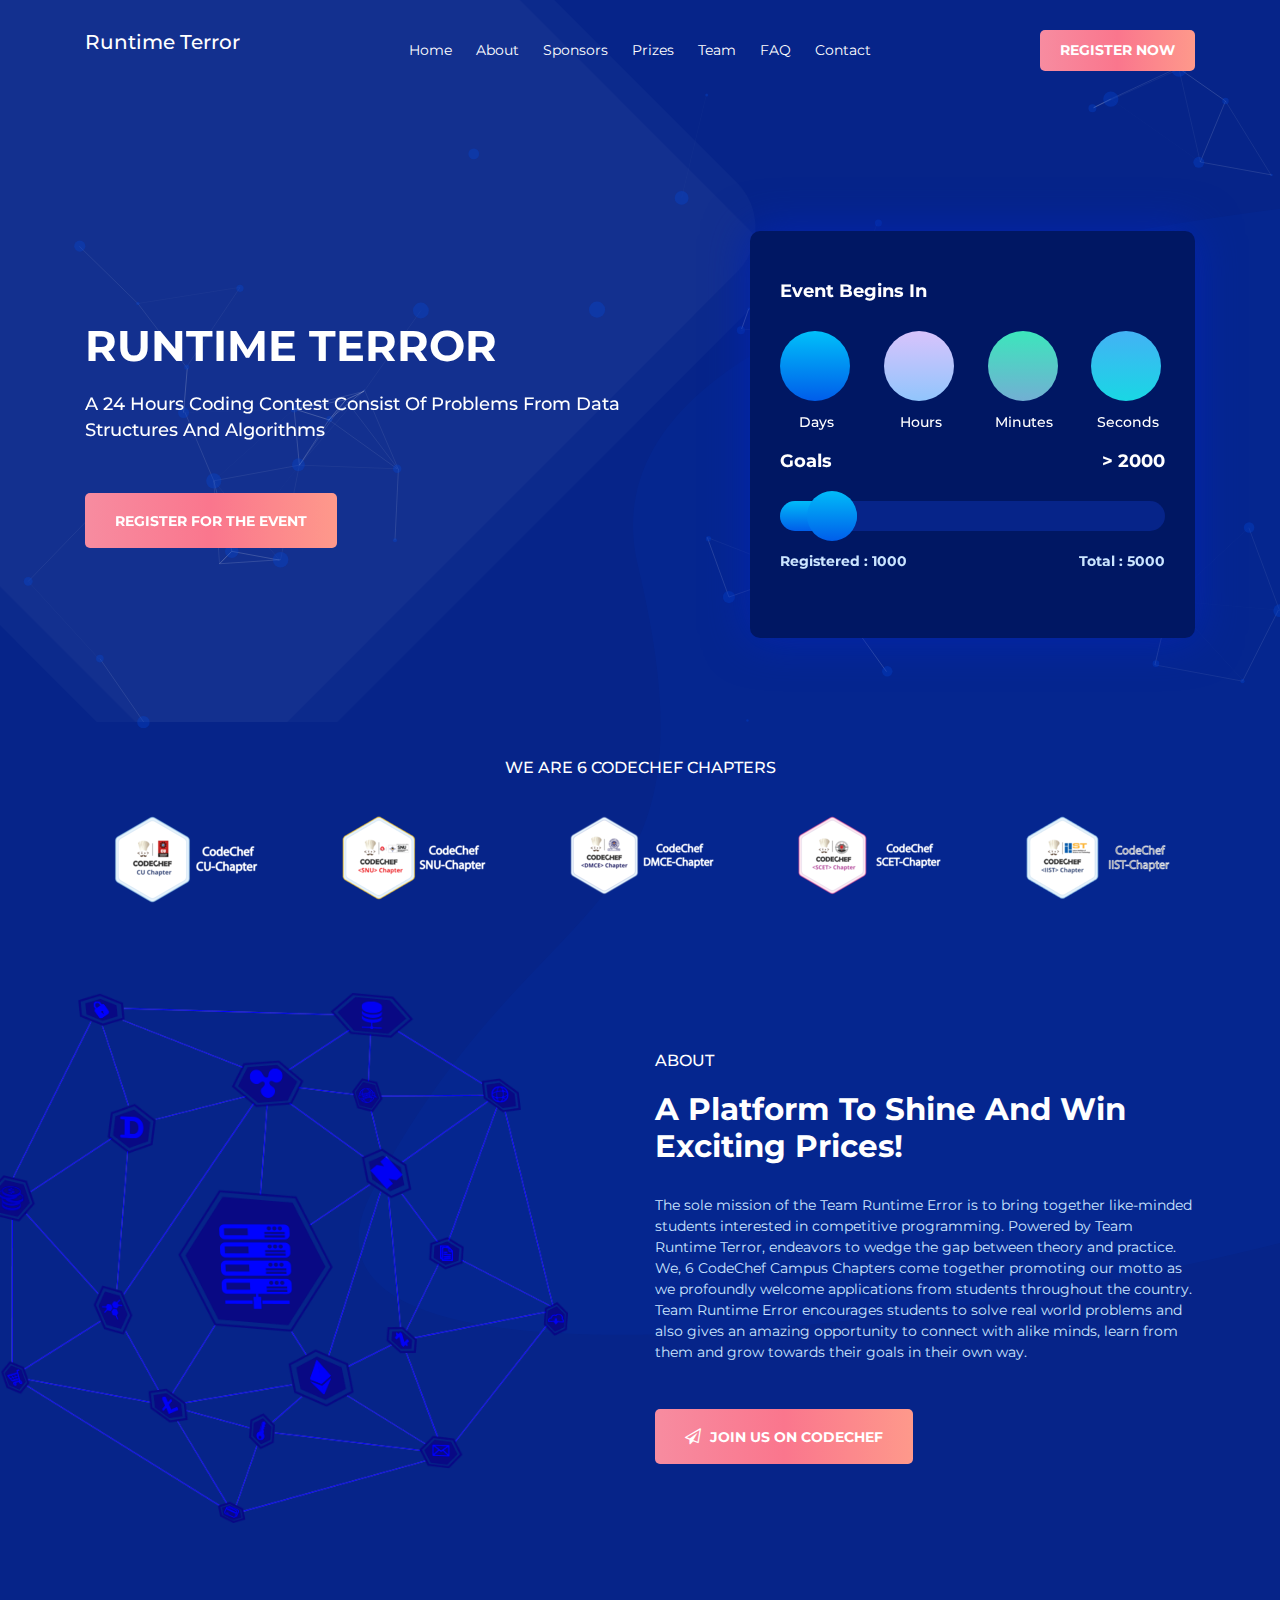
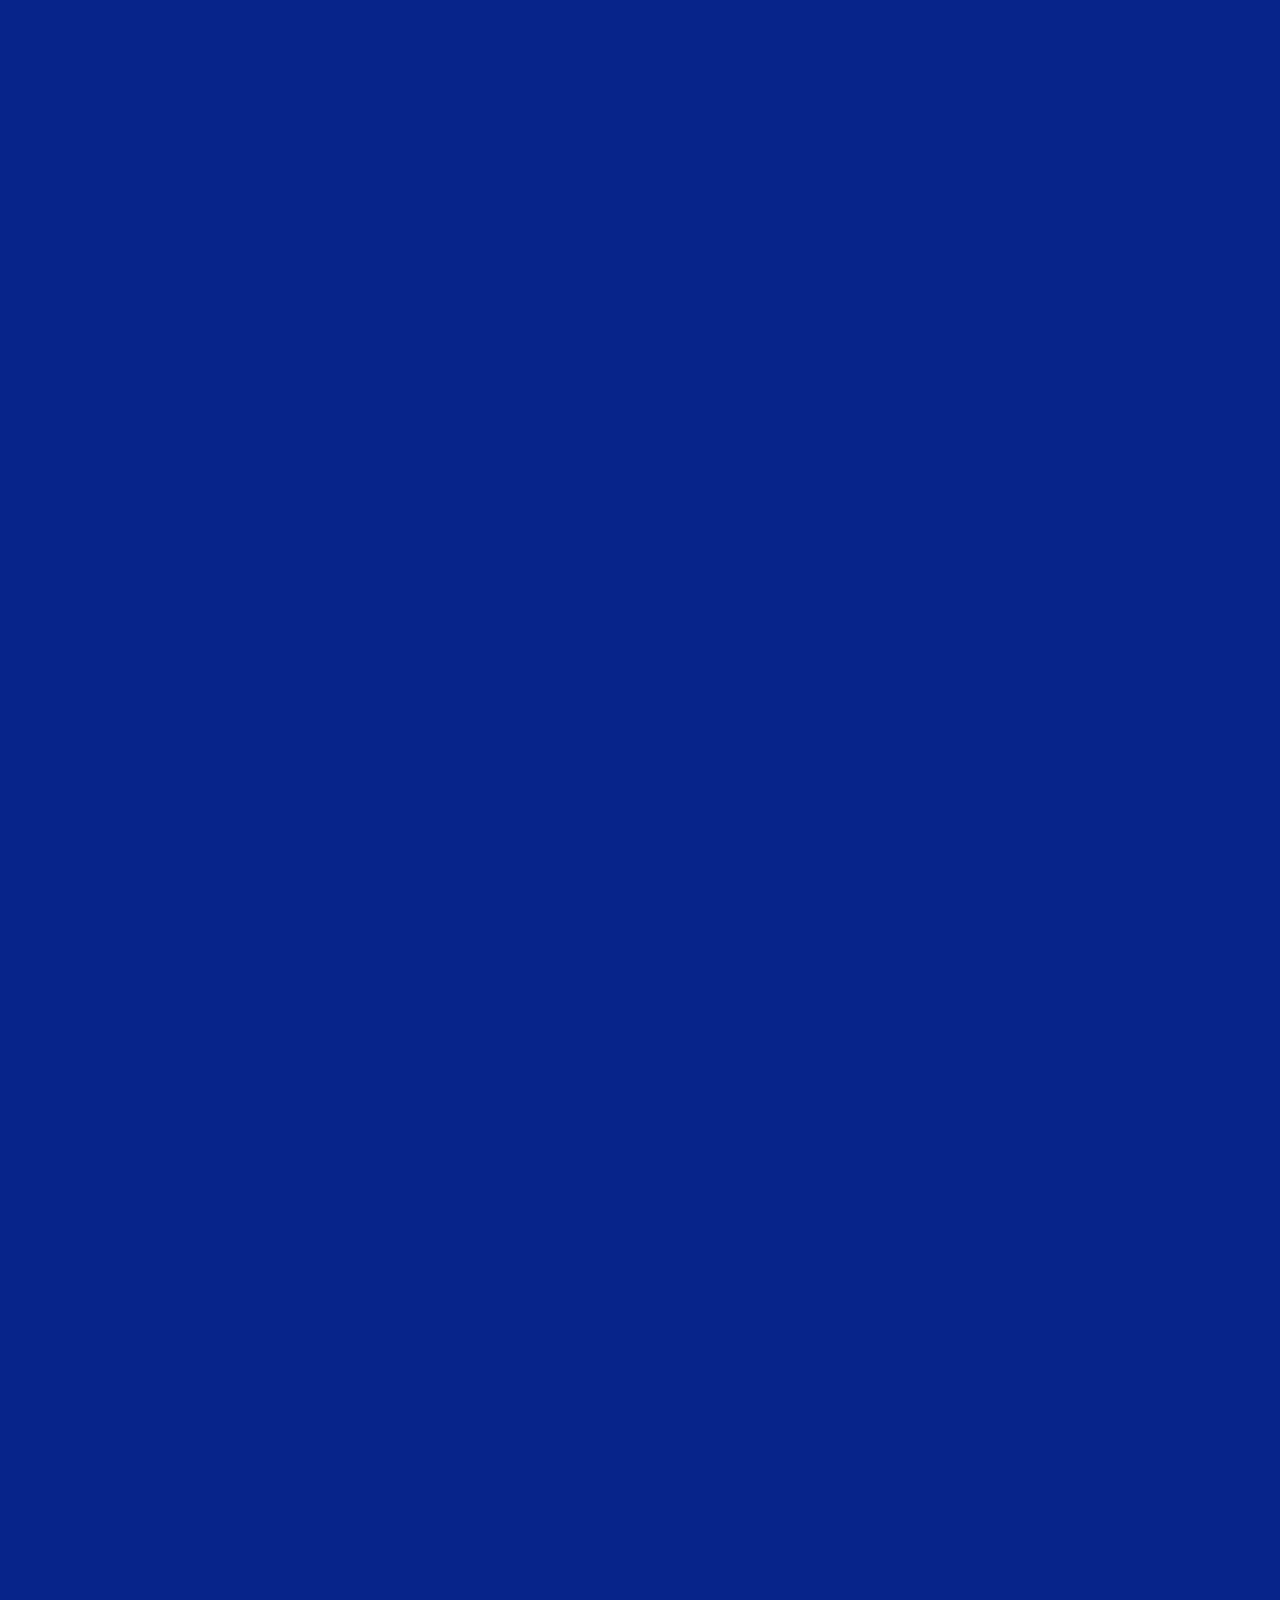
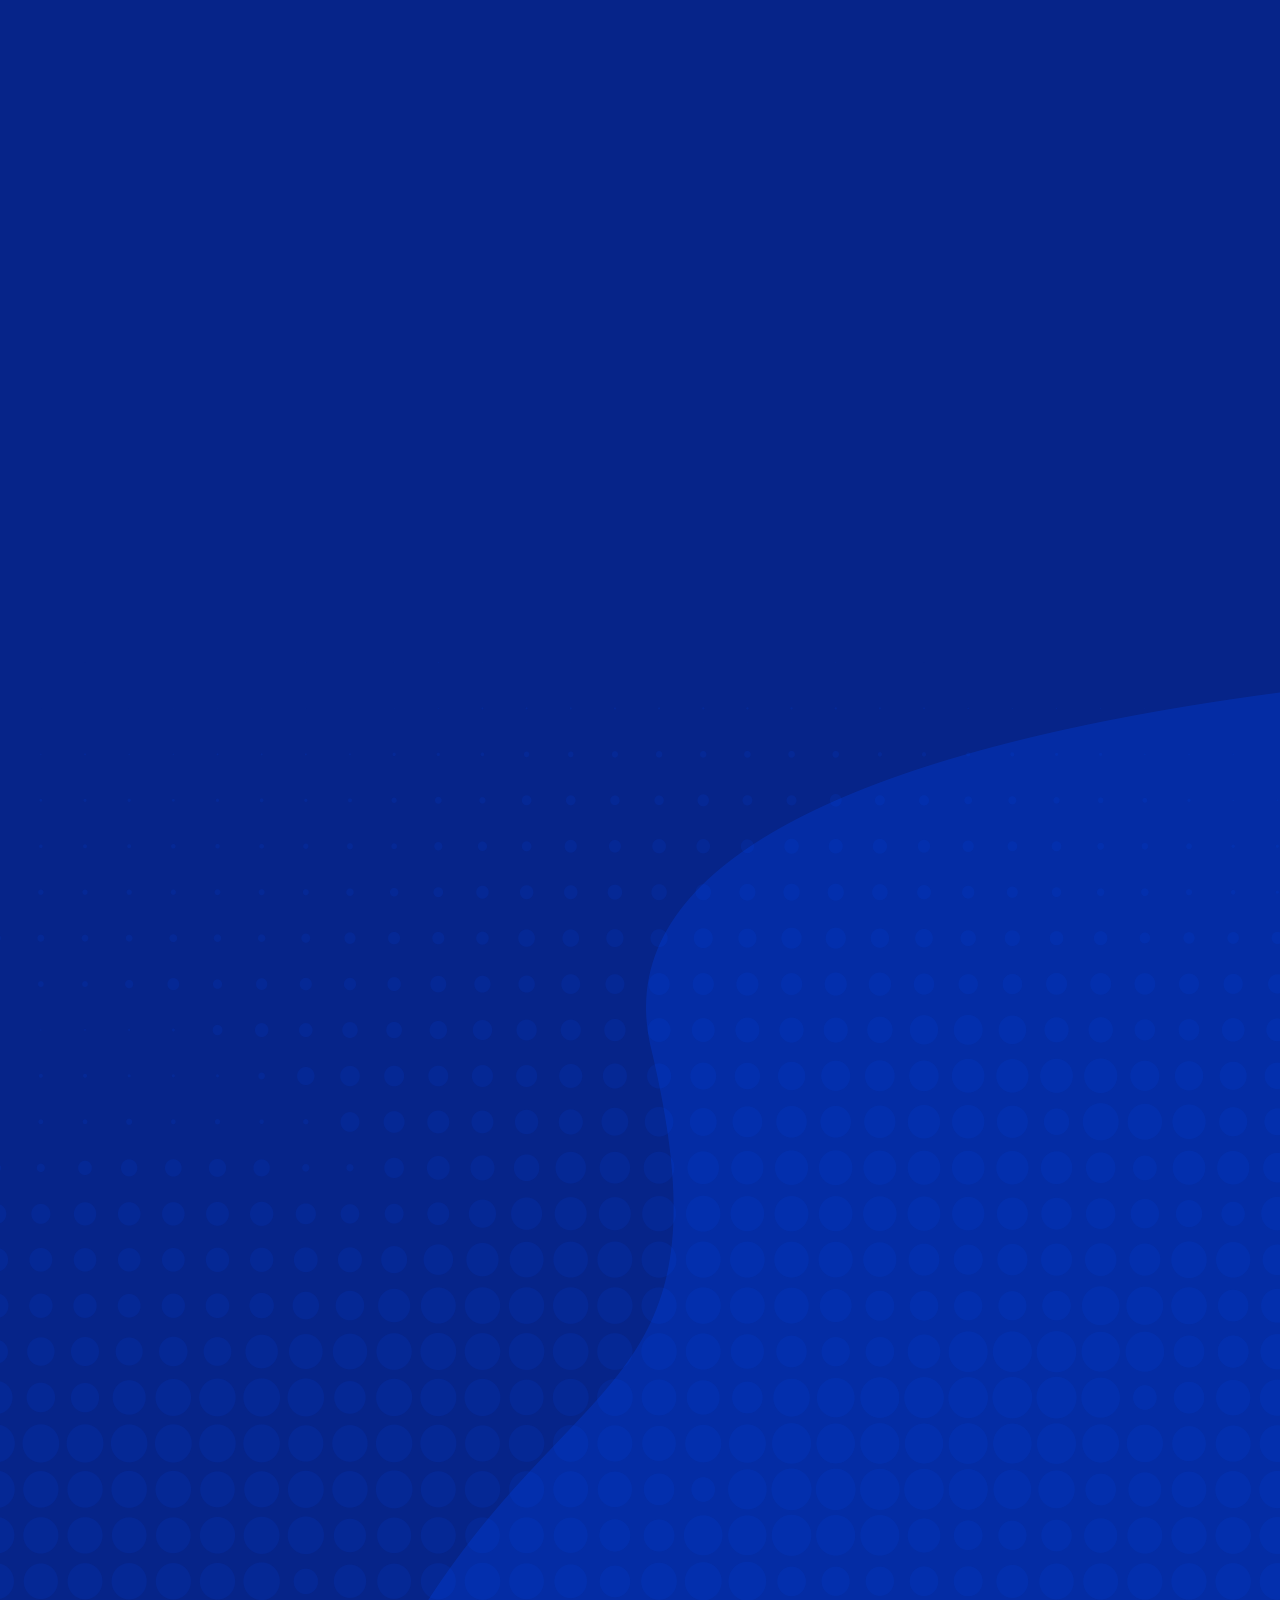
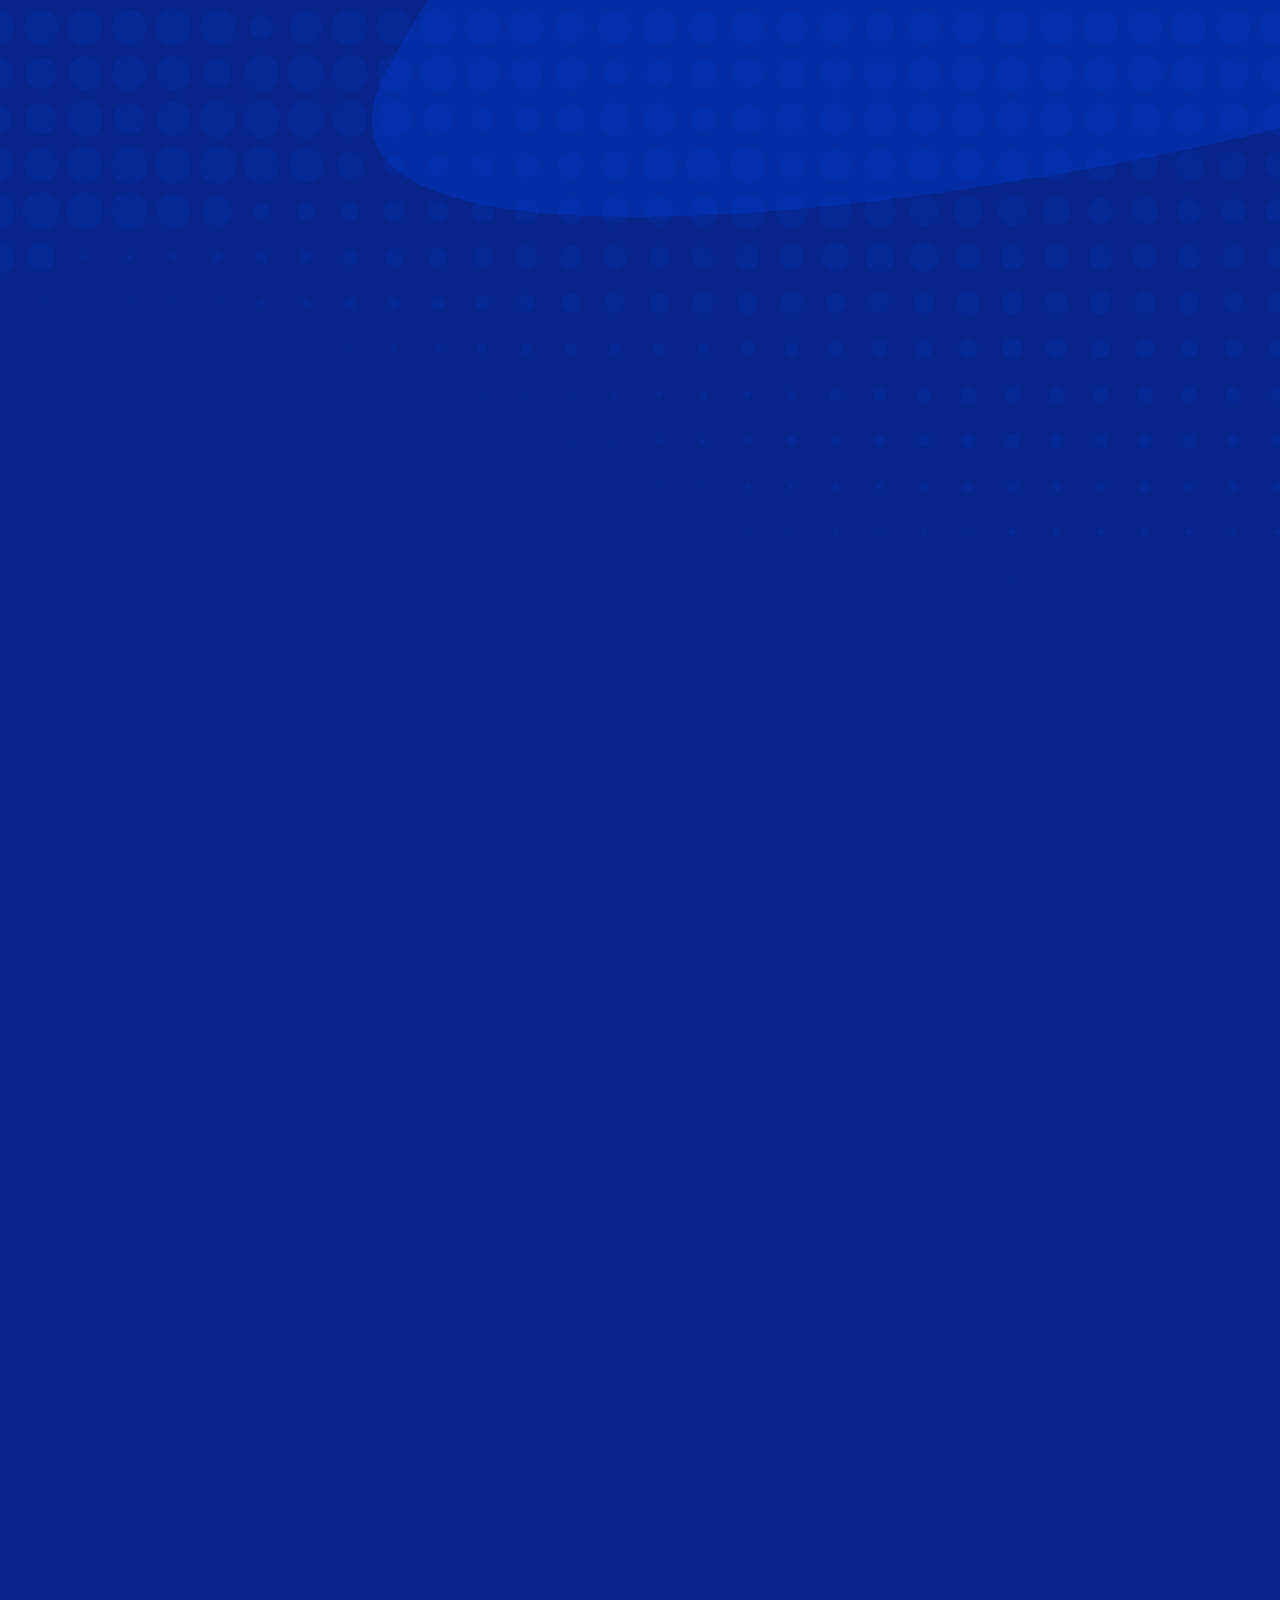
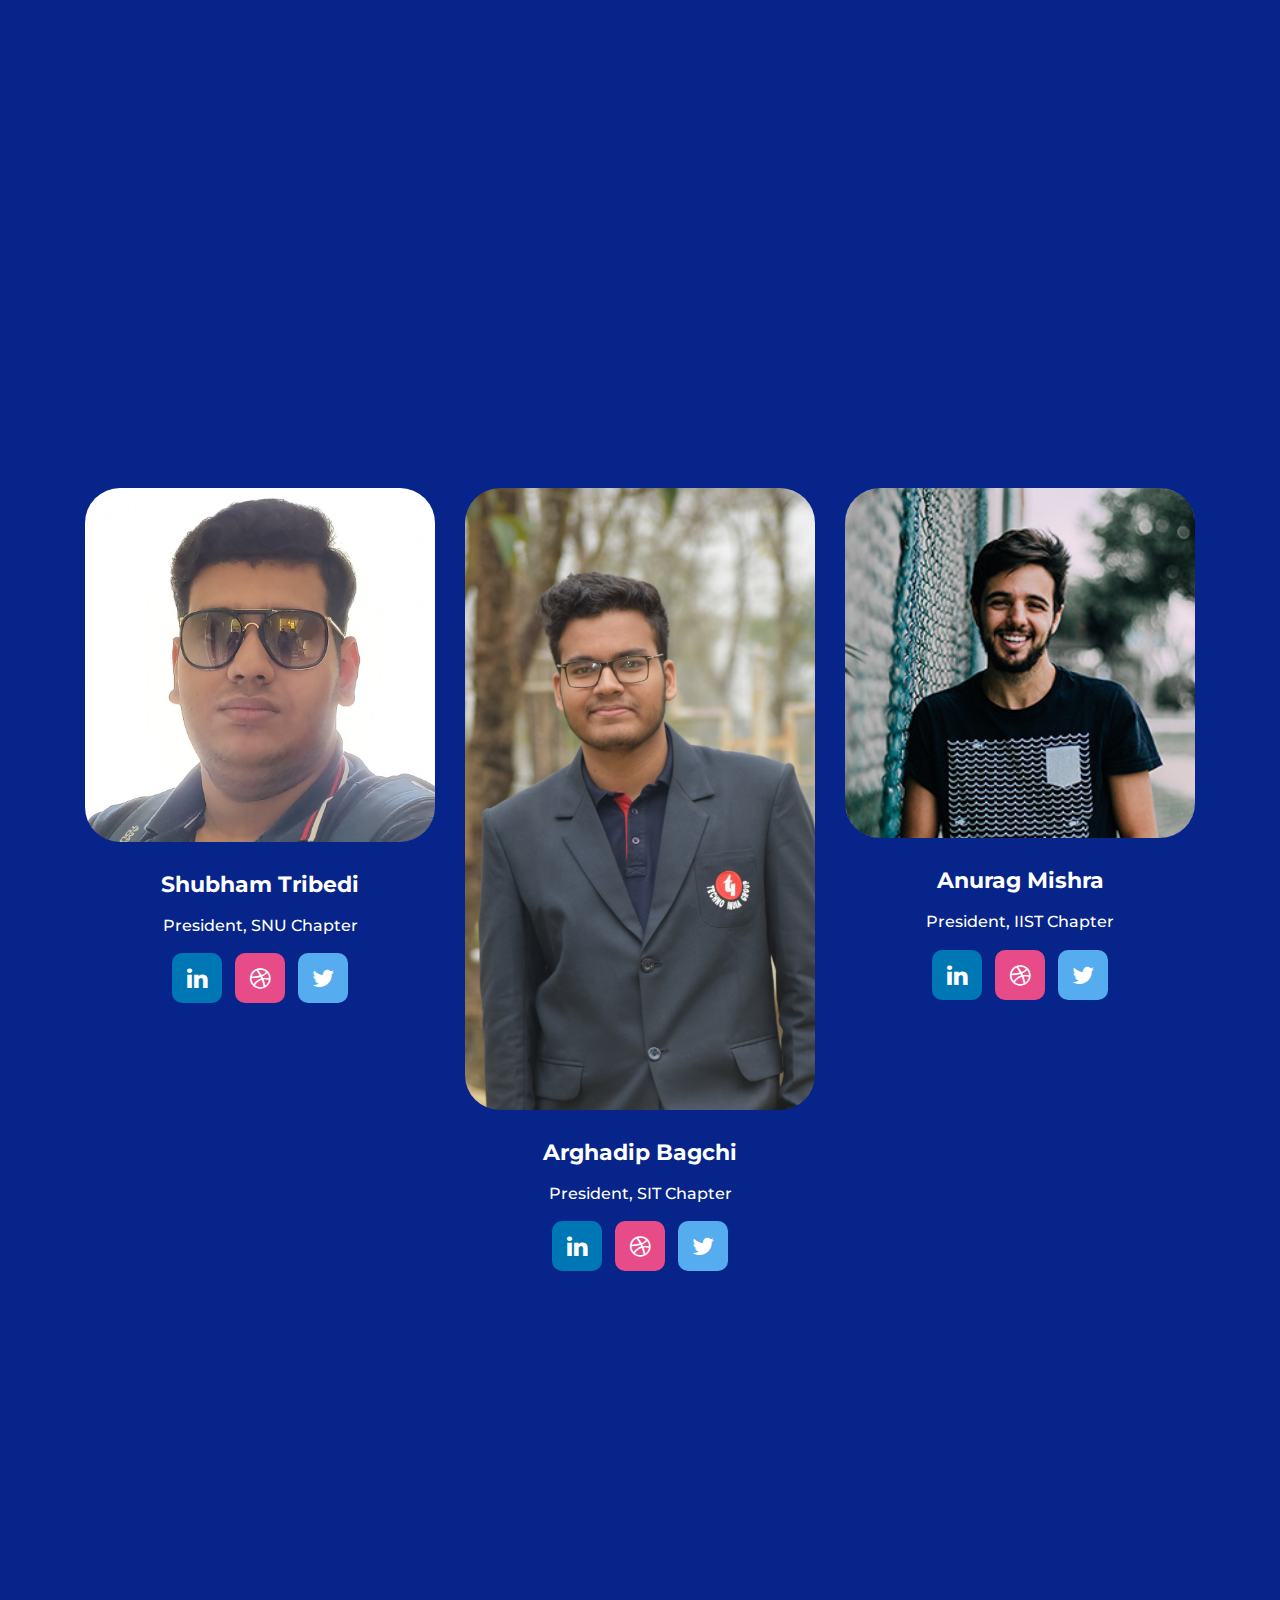
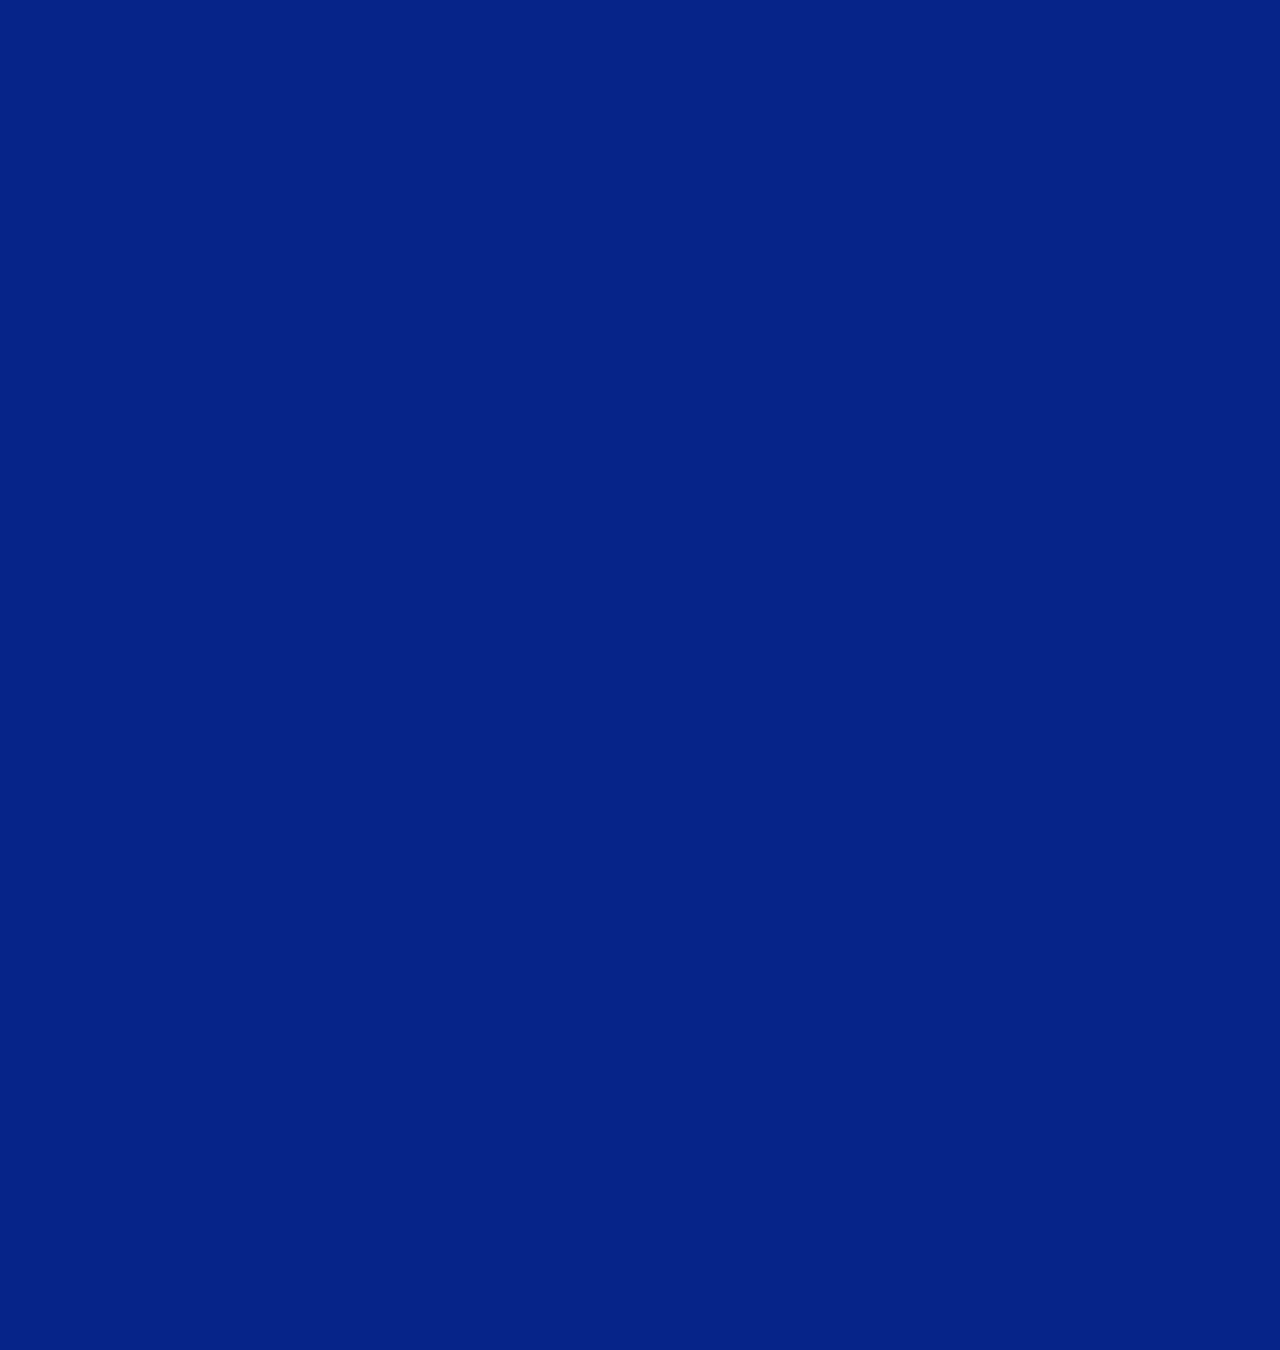
==== index.html @ a35bcb49 "Update index.html" ====
<!doctype html>
<html lang="en">
  <head>
    <title>Runtime Terror </title>
    <!-- Required meta tags -->
    <meta charset="utf-8">
    <meta name="viewport" content="width=device-width, initial-scale=1, shrink-to-fit=no">

    <!-- carousel CSS -->
    <link rel="stylesheet" href="assets/css/owl.carousel.min.css">
    <!--header icon CSS -->
    <link rel="icon" href="assets/img/favicon.ico">
    <!-- animations CSS -->
    <link rel="stylesheet" href="assets/css/animate.min.css">
    <!-- font-awsome CSS -->
    <link rel="stylesheet" href="assets/css/font-awesome.min.css">
    <!-- Bootstrap CSS -->
    <link rel="stylesheet" href="assets/css/bootstrap.min.css">
    <!-- mobile menu CSS -->
    <link rel="stylesheet" href="assets/css/slicknav.min.css">
    <!--css animation-->
    <link rel="stylesheet" href="assets/css/animation.css">
    <!--css animation-->
    <link rel="stylesheet" href="assets/css/material-design-iconic-font.min.css">
    <!-- style CSS -->
    <link rel="stylesheet" href="style.css">
    <!-- responsive CSS -->
    <link rel="stylesheet" href="assets/css/responsive.css">
  </head>
  <body>

    <!--header area start-->
    <div class="header-area wow fadeInDown header-absolate" id="nav" data-0="position:fixed;" data-top-top="position:fixed;top:0;" data-edge-strategy="set">
        <div class="container">
            <div class="row">
                <div class="col-4 d-block d-lg-none">
                    <div class="mobile-menu"></div>
                </div>
                <div class="col-4 col-lg-2 ">
                    <div class="logo-area">
                        <h5> Runtime Terror</h5>
                    </div>
                </div>
                <div class="col-4 col-lg-8 d-none d-lg-block">
                    <div class="main-menu text-center">
                        <nav>
                            <ul id="slick-nav">
                                <li><a class="scroll" href="#home">Home</a></li>
                                <li><a class="scroll" href="#about">About</a></li>
                                <li><a class="scroll" href="#sponsors">Sponsors</a></li>
                                <li><a class="scroll" href="#prizes">Prizes</a></li>
                                <li><a class="scroll" href="#team">Team</a></li>
                                <li><a class="scroll" href="#faq">FAQ</a></li>
                                <li><a class="scroll" href="#contact">Contact</a></li>
                            </ul>
                        </nav>
                    </div>
                </div>
                <div class="col-4 col-lg-2 text-right">
                    <a href="https://forms.gle/5ftNCP3tccqzrqXS9" class="logibtn gradient-btn">Register Now</a>
                </div>
                
            </div>
        </div>
    </div>
    <!--header area end-->
    
    <!--welcome area start-->
    <div class="welcome-area v2 wow fadeInUp" id="home">
        <div id="particles-js"></div>
        <div class="container">
            <div class="row">
                <div class="col-12 col-lg-6 align-self-center">
                    <div class="welcome-right">
                        <div class="welcome-text">
                             <h1>RUNTIME TERROR </h1>
                            <h4>A 24 hours coding contest consist of problems from Data Structures and Algorithms</h4>
                        </div>
                        <div class="welcome-btn">
                            <a href="https://forms.gle/5ftNCP3tccqzrqXS9" class="gradient-btn v2 mr-20">Register for the Event</a>
                        </div>
                    </div>
                </div>
                <div class="col-12 col-lg-5 offset-1">
                    <div class="v2 welcome-progress">
                        <h4>Event begins in</h4>
                        <div class="progress-time">
                            <div class="row">
                               <div class="col">
                                   <span id="days" class="timeOne"></span>
                                   <h5>days</h5>
                               </div>
                               <div class="col">
                                   <span id="hours" class="timeTwo"></span>
                                   <h5>hours</h5>
                               </div>
                               <div class="col">
                                   <span id="minutes" class="timeTrhee"></span>
                                    <h5>minutes</h5>
                               </div>
                               <div class="col">
                                   <span id="seconds" class="timeFour"></span>
                                   <h5>seconds</h5>
                               </div>
                           </div>
                        </div>
                        <div class="space-10"></div>
                        <div class="prgress-bar">
                            <div class="row">
                                <div class="col">
                                    <div class="single-prgress-w">
                                        <p>goals</p>
                                    </div>
                                </div>
                                <div class="col">
                                    <div class="single-prgress-w text-right">
                                        <p>> 2000</p>
                                    </div>
                                </div>
                            </div>
                            <div class="progress v2">
                                <div class="progress-bar" role="progressbar" aria-valuenow="20" aria-valuemin="0" aria-valuemax="100" style="width:20%">
                                  <span class="sr-only">20% Complete</span>
                                </div>
                            </div>
                            <div class="row">
                                <div class="col">
                                    <div class="single-prgress-b">
                                        <p>Registered : 1000</p>
                                    </div>
                                </div>
                                <div class="col">
                                    <div class="single-prgress-b text-right">
                                        <p>Total : 5000</p>
                                    </div>
                                </div>
                            </div>
                        </div>
                    </div>
                </div>
            </div>
        </div>
    </div>
    <!--welcome area end-->

    <!--about area start-->
    <div class="about-area wow fadeInUp v2" id="about">
        <div class="space-30"></div>
        <div class="container">
            <div class="row">
                <div class="col-12 text-center">
                    <div class="heading">
                        <h5>We are 6 CodeChef Chapters</h5>
                    </div>
                    <div class="space-30"></div>
                </div>
            </div>
            <div class="row">
                <div class="col-lg-12">
                    <div class="logo-carousel owl-carousel text-center">
                        <div class="single-logo-wrapper">
                            <div class="single-item">
                                <img src="assets/img/c-logo-1.png" alt="">
                            </div>
                        </div>
                        <div class="single-logo-wrapper">
                            <div class="single-item">
                                <img src="assets/img/c-logo-2.png" alt="">
                            </div>
                        </div>
                        <div class="single-logo-wrapper">
                            <div class="single-item">
                                <img src="assets/img/c-logo-3.png" alt="">
                            </div>
                        </div>
                        <div class="single-logo-wrapper">
                            <div class="single-item">
                                <img src="assets/img/c-logo-4.png" alt="">
                            </div>
                        </div>
                        <div class="single-logo-wrapper">
                            <div class="single-item">
                                <img src="assets/img/c-logo-5.png" alt="">
                            </div>
                        </div>
                        <div class="single-logo-wrapper">
                            <div class="single-item">
                                <img src="assets/img/c-logo-6.png" alt="">
                            </div>
                        </div>
                    </div>
                </div>
            </div>
            <div class="space-90"></div>
            <div class="row">
                <div class="col-12 col-md-6">
                    <div class="about-mid-img">
                        <img src="assets/img/about-left.png" alt="">
                    </div>
                </div>
                <div class="col-12 col-md-6 align-self-center">
                    <div class="heading">
                        <h5>About</h5>
                    </div>
                    <div class="about-mid-text">
                        <h1>A Platform to Shine and win Exciting Prices!</h1>
                        <div class="space-10"></div>
                        <p>The sole mission of the Team Runtime Error is to bring together like-minded students interested in competitive programming. Powered by Team Runtime Terror, endeavors to wedge the gap between theory and practice.
                        We, 6 CodeChef Campus Chapters come together promoting our motto as we profoundly welcome applications from students throughout the country. Team Runtime Error encourages students to solve real world problems and also gives an amazing opportunity to connect with alike minds, learn from them and grow towards their goals in their own way.</p>
                    </div>
                    <div class="space-30"></div>
                    <a href="https://www.codechef.com/college-chapter/member" class="gradient-btn v2 about-btn"> <i class="fa fa-send-o"></i> join us on CodeChef</a>
                </div>
            </div>
        </div>
        <div class="space-90"></div>
    </div>
    <!--about area end-->

    <!--single about area start-->
    <div class="single-about-area wow fadeInUp">
        <div class="container">
            <div class="row">
                <div class="col-lg-4">
                    <a href="#" class="single-about">
                        <div class="single-about-img">
                            <img src="assets/img/about-icon-1.png" alt="">
                        </div>
                        <div class="single-about-text">
                            <h4>Exciting Opportunity</h4>
                            <p>Provide students the opportunity to do work related to their academic pursuits during the summer: “flip bits, not burgers.”</p>
                        </div>
                    </a>
                </div>
                <div class="col-lg-4">
                    <a href="#" class="single-about">
                        <div class="single-about-img">
                            <img src="assets/img/about-icon-2.png" alt="">
                        </div>
                        <div class="single-about-text">
                            <h4>demonstrate your skills</h4>
                            <p>A good ranking demonstrates that you can solve problems under pressure, and it shows where you stack up compared to your peers.</p>
                        </div>
                    </a>
                </div>
                <div class="col-lg-4">
                    <a href="#" class="single-about">
                        <div class="single-about-img">
                            <img src="assets/img/about-icon-3.png" alt="">
                        </div>
                        <div class="single-about-text">
                            <h4>Perks</h4>
                            <p>Let's keep that a secret, but we promise you that you won't be dissapointed.</p>
                        </div>
                    </a>
                </div>
            </div>
        </div>
    </div>
    <!--single about area end-->

    <!--Sponsors area start-->
    <div class="section-padding wow fadeInUp documentation-area" id="sponsors">
        <div class="container">
            <div class="row">
                <div class="col-12 text-center">
                    <div class="heading">
                        <h5>Our Sponsors</h5>
                        <div class="space-10"></div>
                        <h1>Gold Sponsors</h1>
                    </div>
                    <div class="space-60"></div>
                </div>
            </div>
            <div class="row text-center">
                <div class="col-3 col-xs">
                    <div class="single-document">
                        <div class="document-flag">
                            <img src="assets/img/flag-1.png" alt="">
                        </div>
                        <button class="single-document-text">
                            <span>Infigon</span>
                        </button>
                    </div>
                </div>
                <div class="col-3 col-xs">
                    <div class="single-document">
                        <div class="document-flag">
                            <img src="assets/img/flag-2.jpg" alt="">
                        </div>
                        <button class="single-document-text">
                            <span>SNU</span>
                        </button>
                    </div>
                </div>
            </div>
        </div>
    </div>
        <div class="section-padding wow fadeInUp documentation-area" id="sponsors">
        <div class="container">
            <div class="row">
                <div class="col-12 text-center">
                    <div class="heading">
                        <div class="space-10"></div>
                        <h1>Silver Sponsors</h1>
                    </div>
                    <div class="space-60"></div>
                </div>
            </div>
            <div class="row text-center">
                <div class="col-3 col-xs">
                    <div class="single-document">
                        <div class="document-flag">
                            <img src="assets/img/flag-5.jpg" alt="">
                        </div>
                        <button class="single-document-text">
                            <span>Outshade</span>
                        </button>
                    </div>
                </div>
            </div>
        </div>
    </div>
    
        <div class="section-padding wow fadeInUp documentation-area" id="Paper">
        <div class="container">
            <div class="row">
                <div class="col-12 text-center">
                    <div class="heading">
                        <div class="space-10"></div>
                        <h1>Bronze Sponsors</h1>
                    </div>
                    <div class="space-60"></div>
                </div>
            </div>
            <div class="row text-center">
                <div class="col-3 col-xs">
                    <div class="single-document">
                        <div class="document-flag">
                            <img src="assets/img/csi.png" alt="">
                        </div>
                        <button class="single-document-text">
                            <span> CSI SCET</span>
                        </button>
                    </div>
                </div>
            </div>
        </div>
    </div>
    <!-- Sponsors Section End -->
    <div class="space-90"></div>
    
    <!--distibution-bg start-->
    <div class="distibution-bg v2"> 
        <!---distibution area start-->
        <div class="distibution wow fadeInUp" id="prizes">
            <div class="container">
                <div class="row">
                    <div class="col-12 text-center">
                    <div class="heading">
                        <h5>Prize Distribution</h5>
                        <div class="space-10"></div>
                        <h1>Total Prize - 10k</h1>
                    </div>
                    <div class="space-60"></div>
                </div>
                </div>
                <div class="row">
                    
                    <div class="col-6 text-right">
                        <div class="distibution-svg distibution-svg-1">
                            <img src="assets/img/token-top.png" alt="">
                        </div>
                    </div>
                    <div class="col-6">
                        <div class="distibution-d item-1">
                            <ul>
                                <li class="distibution-list-1"><span>Certificates </span>Participation</li>
                                <li class="distibution-list-2"><span>6k </span>Overall Winners(1st, 2nd, 3rd)</li>
                                <li class="distibution-list-3"><span>Internships </span>Host Chapter Winners(Top 3)</li>
                                <li class="distibution-list-4"><span>4k </span>Women Coders(1st, 2nd)</li>
                            </ul>
                        </div>
                    </div>
                </div>
                <div class="space-90"></div>
                <div class="row">
                    <div class="col-12 text-center">
                    <div class="heading">
                        <h5>Problems breakdown</h5>
                        <div class="space-10"></div>
                        <h1>Problems level Contribution</h1>
                    </div>
                    <div class="space-90"></div>
                </div>
                </div>
                <div class="row">
                    <div class="col-2 text-right">
                        <div class="distibution-d distibution-d-2">
                            <ul>
                                <li class="distibution-list-5"><span>40% </span>Moderate</li>
                                <li class="distibution-list-6"><span>30% </span>Easy</li>
                                <li class="distibution-list-7"><span>20% </span>Cake Walk</li>
                                <li class="distibution-list-8"><span>10% </span>Hard & Expert</li>
                            </ul>
                        </div>
                    </div>
                    <div class="col-10">
                        <div class="distibution-svg distibution-svg-2">
                            <img src="assets/img/token-bottom.png" alt="">
                        </div>
                    </div>
                </div>
            </div>
            <div class="space-90"></div>
        </div>
        <!---distibution area end-->
    </div>
    <!--distibution-bg end-->

    <!--roadmap area start
    <div class="roadmap-area section-padding wow fadeInUp" id="roadmap">
        <div class="container">
            <div class="row">
                <div class="col-12 text-center">
                    <div class="heading">
                        <h5>Timeline</h5>
                        <div class="space-10"></div>
                        <h1>Event Roadmap</h1>
                    </div>
                    <div class="space-60 d-none d-sm-block"></div>
                </div>
            </div>
        </div>
        <div class="container">
            <div class="roadmap-carousel owl-carousel">
                <div class="roadmap-item">
                    <div class="single-roadmap text-center road-left">
                        <div class="single-roadmap-img">
                            <img src="assets/img/roadmap-1.png" alt="">
                        </div>
                        <div class="space-30"></div>
                        <div class="roadmap-text">
                            <p>01.03.2017</p>
                            <div class="space-10"></div>
                            <h5>Concept and whitepaper</h5>
                            <p>The recording starts with the patter of a summer squall. Later, a drifting tone like that of a in token.</p>
                        </div>
                    </div>
                </div>
                <div class="roadmap-item align-self-center">
                    <div class="single-roadmap road-right">
                        <div class="row">
                            <div class="col-5 align-self-center">
                                <div class="single-roadmap-img">
                                    <img src="assets/img/roadmap-2.png" alt="">
                                </div>
                            </div>
                            <div class="col-7">
                                <div class="roadmap-text">
                                    <p>21.06 .2017</p>
                                    <h5>Recruitment of Our team</h5>
                                    <p>The recording starts with the patter of a summer squall. Later, a drifting tone like that of a in token.</p>
                                </div>
                            </div>
                        </div>
                    </div>
                </div>
                <div class="roadmap-item">
                    <div class="single-roadmap text-center road-left">
                        <div class="single-roadmap-img">
                            <img src="assets/img/roadmap-4.png" alt="">
                        </div>
                        <div class="space-30"></div>
                        <div class="roadmap-text">
                            <p>31.08.2017</p>
                            <div class="space-10"></div>
                            <h5>Core Development</h5>
                            <p>The recording starts with the patter of a summer squall. Later, a drifting tone like that of a in token.</p>
                        </div>
                    </div>
                </div>
                <div class="roadmap-item align-self-center">
                    <div class="single-roadmap road-right">
                        <div class="row">
                            <div class="col-5 align-self-center">
                                <div class="single-roadmap-img">
                                    <img src="assets/img/roadmap-5.png" alt="">
                                </div>
                        
                            </div>
                            <div class="col-7">
                                <div class="roadmap-text">
                                    <p>31.11.2017</p>
                                    <h5>Main Development</h5>
                                    <p>The recording starts with the patter of a summer squall. Later, a drifting tone like that of a in token.</p>
                                </div>
                            </div>
                        </div>
                    </div>
                </div>
                <div class="roadmap-item">
                    <div class="single-roadmap text-center road-left">
                        <div class="single-roadmap-img">
                            <img src="assets/img/roadmap-4.png" alt="">
                        </div>
                        <div class="space-30"></div>
                        <div class="roadmap-text">
                            <p>31.08.2017</p>
                            <div class="space-10"></div>
                            <h5>Core Development</h5>
                            <p>The recording starts with the patter of a summer squall. Later, a drifting tone like that of a in token.</p>
                        </div>
                    </div>
                </div>
                <div class="roadmap-item align-self-center">
                    <div class="single-roadmap road-right">
                        <div class="row">
                            <div class="col-5 align-self-center">
                                <div class="single-roadmap-img">
                                    <img src="assets/img/roadmap-5.png" alt="">
                                </div>
                        
                            </div>
                            <div class="col-7">
                                <div class="roadmap-text">
                                    <p>31.11.2017</p>
                                    <h5>Main Development</h5>
                                    <p>The recording starts with the patter of a summer squall. Later, a drifting tone like that of a in token.</p>
                                </div>
                            </div>
                        </div>
                    </div>
                </div>
            </div>
        </div>
    </div>
    roadmap area end-->

    <!--team-bg-->
    <div class="team-bg">
        <!--team area start-->
        <div class="team-area wow fadeInUp section-padding" id="team">
            <div class="container">
                <div class="row">
                    <div class="col-12 text-center">
                        <div class="heading">
                            <h5>core team</h5>
                            <div class="space-10"></div>
                            <h1>Our Superman</h1>
                        </div>
                        <div class="space-60"></div>
                    </div>
                </div>
                <div class="row text-center">
                    <div class="col-12 col-md-6 col-lg">
                        <div class="single-team">
                            <div class="single-team-img">
                                <img src="assets/img/superman-1.jpg" alt="">
                            </div>
                            <div class="space-30"></div>
                            <div class="single-team-content">
                                <h3>Ankit Raj</h3>
                                <div class="space-10"></div>
                                <h6>President, CU Chapter</h6>
                            </div>
                            <div class="space-10"></div>
                            <div class="single-team-social">
                                <ul>
                                    <li><a class="ico-1" href="#"><i class="fa fa-linkedin"></i></a></li>
                                    <li><a class="ico-2" href="#"><i class="fa fa-instagram"></i></a></li>
                                    <li><a class="ico-3" href="#"><i class="fa fa-whatsapp "></i></a></li>
                                </ul>
                            </div>
                        </div>
                    </div>
                    <div class="col-12 col-md-6 col-lg">
                        <div class="single-team">
                            <div class="single-team-img">
                                <img src="assets/img/superman-2.jpg" alt="">
                            </div>
                            <div class="space-30"></div>
                            <div class="single-team-content">
                                <h3>Archana Prasad</h3>
                                <div class="space-10"></div>
                                <h6>President, DMCE Chapter</h6>
                            </div>
                            <div class="space-10"></div>
                            <div class="single-team-social">
                                <ul>
                                    <li><a class="ico-1" href="#"><i class="fa fa-linkedin"></i></a></li>
                                    <li><a class="ico-2" href="#"><i class="fa fa-dribbble"></i></a></li>
                                    <li><a class="ico-3" href="#"><i class="fa fa-twitter "></i></a></li>
                                </ul>
                            </div>
                        </div>
                    </div>
                    <div class="col-12 col-md-6 col-lg">
                        <div class="single-team">
                            <div class="single-team-img">
                                <img src="assets/img/superman-3.jpg" alt="">
                            </div>
                            <div class="space-30"></div>
                            <div class="single-team-content">
                                <h3>Hardik Saha</h3>
                                <div class="space-10"></div>
                                <h6>President, SCET Chapter</h6>
                            </div>
                            <div class="space-10"></div>
                            <div class="single-team-social">
                                <ul>
                                    <li><a class="ico-1" href="#"><i class="fa fa-linkedin"></i></a></li>
                                    <li><a class="ico-2" href="#"><i class="fa fa-dribbble"></i></a></li>
                                    <li><a class="ico-3" href="#"><i class="fa fa-twitter "></i></a></li>
                                </ul>
                            </div>
                        </div>
                    </div>

                </div>
            </div>
        </div>
        <div class="team-area team small">
            <div class="container">
                <div class="row">
                    <div class="col-12 text-center">
                        <div class="heading">
                        </div>
                        <div class="space-60"></div>
                    </div>
                </div>
                <div class="row text-center">
                    <div class="col-12 col-md-6 col-lg">
                        <div class="single-team">
                            <div class="single-team-img">
                                <img src="assets/img/superman-4.jpg" alt="">
                            </div>
                            <div class="space-30"></div>
                            <div class="single-team-content">
                                <h3>Shubham Tribedi</h3>
                                <div class="space-10"></div>
                                <h6>President, SNU Chapter</h6>
                            </div>
                            <div class="space-10"></div>
                            <div class="single-team-social">
                                <ul>
                                    <li><a class="ico-1" href="#"><i class="fa fa-linkedin"></i></a></li>
                                    <li><a class="ico-2" href="#"><i class="fa fa-dribbble"></i></a></li>
                                    <li><a class="ico-3" href="#"><i class="fa fa-twitter "></i></a></li>
                                </ul>
                            </div>
                        </div>
                    </div>
                    <div class="col-12 col-md-6 col-lg">
                        <div class="single-team">
                            <div class="single-team-img">
                                <img src="assets/img/superman-5.jpg" alt="">
                            </div>
                            <div class="space-30"></div>
                            <div class="single-team-content">
                                <h3>Arghadip Bagchi</h3>
                                <div class="space-10"></div>
                                <h6>President, SIT Chapter</h6>
                            </div>
                            <div class="space-10"></div>
                            <div class="single-team-social">
                                <ul>
                                    <li><a class="ico-1" href="#"><i class="fa fa-linkedin"></i></a></li>
                                    <li><a class="ico-2" href="#"><i class="fa fa-dribbble"></i></a></li>
                                    <li><a class="ico-3" href="#"><i class="fa fa-twitter "></i></a></li>
                                </ul>
                            </div>
                        </div>
                    </div>
                    <div class="col-12 col-md-6 col-lg">
                        <div class="single-team">
                            <div class="single-team-img">
                                <img src="assets/img/superman-6.jpg" alt="">
                            </div>
                            <div class="space-30"></div>
                            <div class="single-team-content">
                                <h3>Anurag Mishra</h3>
                                <div class="space-10"></div>
                                <h6>President, IIST Chapter</h6>
                            </div>
                            <div class="space-10"></div>
                            <div class="single-team-social">
                                <ul>
                                    <li><a class="ico-1" href="#"><i class="fa fa-linkedin"></i></a></li>
                                    <li><a class="ico-2" href="#"><i class="fa fa-dribbble"></i></a></li>
                                    <li><a class="ico-3" href="#"><i class="fa fa-twitter "></i></a></li>
                                </ul>
                            </div>
                        </div>
                    </div>
                </div>
            </div>
            <div class="space-30"></div>
        </div>
        <!--team area end-->

        <!--faq area start-->
        <div class="faq-area wow fadeInUp v2" id="faq">
            <div class="container">
                <div class="row">
                    <div class="col-12 text-center">
                    <div class="heading">
                        <h5>faq</h5>
                        <div class="space-10"></div>
                        <h1>Frequently Asked Questions </h1>
                    </div>
                    <div class="space-60"></div>
                </div>
                </div>
                <div class="row">
                    <div class="col-12 text-center">
                        <div class="faq-list">
                            <ul class="nav nav-pills" id="pills-tab">
                                <li><a class="active" data-toggle="pill" href="#one">General Questions</a></li>
                                <li><a data-toggle="pill" href="#two">Prizes</a></li>
                                <li><a data-toggle="pill" href="#three">Registration</a></li>
                            </ul>
                        </div>
                    </div>
                </div>
                <div class="space-50"></div>
            </div>
                <div class="tab-content">
                    <div class="tab-pane fade show active" id="one" role="tabpanel">
                        <div class="container">
                            <div class="row">
                                <div class="col-12 col-md-10 offset-1">
                                    <div class="faq-collups">
                                        <div id="accordion">
                                            <div class="card">
                                                <div class="card-header">
                                                    <h5 class="mb-0">
                                                    <button class="btn btn-link" data-toggle="collapse" data-target="#collapse1" aria-expanded="true">
                                                    Where will the competition be hosted?
                                                    </button>
                                                    </h5>
                                                </div>

                                                <div id="collapse1" class="collapse show" data-parent="#accordion">
                                                <div class="card-body">
                                                <p>Runtime Terror is hosted on the CodeChef platform.</p>
                                                </div>
                                                </div>
                                            </div>
                                            <div class="card">
                                                <div class="card-header">
                                                    <h5 class="mb-0">
                                                    <button class="btn btn-link" data-toggle="collapse" data-target="#collapse2" aria-expanded="false">
                                                    Are there any registration fees? 
                                                    </button>
                                                    </h5>
                                                </div>

                                                <div id="collapse2" class="collapse" data-parent="#accordion">
                                                <div class="card-body">
                                                <p>No, the registration is completely free. If anyone ask money for the registration kindly inform us.</p>
                                                </div>
                                                </div>
                                            </div>
                                            <div class="card">
                                                <div class="card-header">
                                                    <h5 class="mb-0">
                                                    <button class="btn btn-link" data-toggle="collapse" data-target="#collapse3" aria-expanded="false">
                                                    Do I exactly have to start coding at 10th April 6:00pm?
                                                    </button>
                                                    </h5>
                                                </div>

                                                <div id="collapse3" class="collapse" data-parent="#accordion">
                                                <div class="card-body">
                                                <p>No, you can start at any time within the provided 24 hours but you can only submit solutions till 11th April 6:00pm.</p>
                                                </div>
                                                </div>
                                            </div>
                                        </div>
                                    </div>
                                </div>
                            </div>
                        </div>
                    </div>
                    <div class="tab-pane fade" id="two" role="tabpanel">
                        <div class="container">
                            <div class="row">
                                <div class="col-10 offset-1">
                                    <div class="faq-collups">
                                        <div id="parrent2">
                                            <div class="card">
                                                <div class="card-header">
                                                    <h5 class="mb-0">
                                                    <button class="btn btn-link" data-toggle="collapse" data-target="#collapse5" aria-expanded="true">
                                                    What are the criteria for the judging for prizes?
                                                    </button>
                                                    </h5>
                                                </div>

                                                <div id="collapse5" class="collapse show" data-parent="#parrent2">
                                                <div class="card-body">
                                                <p>Only one criteria and that is how much you score in the leaderboard. </p>
                                                </div>
                                                </div>
                                            </div>
                                            <div class="card">
                                                <div class="card-header">
                                                    <h5 class="mb-0">
                                                    <button class="btn btn-link" data-toggle="collapse" data-target="#collapse6" aria-expanded="false">
                                                    Are the prizes and winners real?
                                                    </button>
                                                    </h5>
                                                </div>

                                                <div id="collapse6" class="collapse" data-parent="#parrent2">
                                                <div class="card-body">
                                                <p>Yes, we list all our winners on the website and regularly make winners’ announcements across our social media profiles. You can find winners’ testimonials on our social media page.</p>
                                                </div>
                                                </div>
                                            </div>
                                            <div class="card">
                                                <div class="card-header">
                                                    <h5 class="mb-0">
                                                    <button class="btn btn-link" data-toggle="collapse" data-target="#collapse7" aria-expanded="false">
                                                    How are the winners chosen?
                                                    </button>
                                                    </h5>
                                                </div>

                                                <div id="collapse7" class="collapse" data-parent="#parrent2">
                                                <div class="card-body">
                                                <p>All our prizes will be provided fairly and honestly and all entrants have a fair chance of winning.</p>
                                                </div>
                                                </div>
                                            </div>
                                        </div>
                                    </div>
                                </div>
                            </div>
                        </div>
                    </div>
                    <div class="tab-pane fade" id="three" role="tabpanel">
                        <div class="container">
                            <div class="row">
                                <div class="col-10 offset-1">
                                    <div class="faq-collups">
                                        <div id="parrent3">
                                            <div class="card">
                                                <div class="card-header">
                                                    <h5 class="mb-0">
                                                    <button class="btn btn-link" data-toggle="collapse" data-target="#collapse9" aria-expanded="true">
                                                    When will I receive a proof after registration?
                                                    </button>
                                                    </h5>
                                                </div>

                                                <div id="collapse9" class="collapse show" data-parent="#parrent3">
                                                <div class="card-body">
                                                <p>You will receive an automatic email after the registration is complete.</p>
                                                </div>
                                                </div>
                                            </div>
                                            <div class="card">
                                                <div class="card-header">
                                                    <h5 class="mb-0">
                                                    <button class="btn btn-link" data-toggle="collapse" data-target="#collapse10" aria-expanded="false">
                                                    I am a professional, should I register?
                                                    </button>
                                                    </h5>
                                                </div>

                                                <div id="collapse10" class="collapse" data-parent="#parrent3">
                                                <div class="card-body">
                                                <p>This event is open for everyone wheter a student or not.</p>
                                                </div>
                                                </div>
                                            </div>
                                            <div class="card">
                                                <div class="card-header">
                                                    <h5 class="mb-0">
                                                    <button class="btn btn-link" data-toggle="collapse" data-target="#collapse11" aria-expanded="false">
                                                    Rregistration is compulsory?
                                                    </button>
                                                    </h5>
                                                </div>

                                                <div id="collapse11" class="collapse" data-parent="#parrent3">
                                                <div class="card-body">
                                                <p>Yes, registration is compulsorr for everyone.</p>
                                                </div>
                                                </div>
                                            </div>
                                        </div>
                                    </div>
                                </div>
                            </div>
                        </div>
                    </div>
                </div>
            <div class="space-90"></div>
        </div>
        <!--faq area end-->
    </div>
    <!--team bg area end-->

    <!--community area start-->
    <div class="community-area v2 wow fadeInUp section-padding" id="contact">
        <div class="container">
            <div class="row">
                <div class="col-12 text-center">
                    <div class="heading">
                        <h5>contact</h5>
                        <div class="space-10"></div>
                        <h1>Drop Your Message</h1>
                    </div>
                    <div class="space-60"></div>
                </div>
            </div>
            <div class="row">
                
                <div class="col-12 text-center">
                    <div class="contact-details">
                        <div class="single-details">
                            <small>For general enquires</small>
                            <div class="space-10"></div>
                            <a href="mailto: runtimeterror.codechef@gmail.com">runtimeterror.codechef@gmail.com</a>
                        </div>
                        <div class="space-30"></div>
                        <div class="single-details">
                            <small>For technical enquires</small>
                            <div class="space-10"></div>
                            <a href="#">contact@cuchapter.tech</a>
                        </div>
                        <div class="space-30"></div>
                        <div class="single-details">
                            <small>anything else? just call us</small>
                            <div class="space-10"></div>
                            <a href="#">8264962862</a>
                        </div>
                    </div>
                </div>
            </div>
            <div class="space-90"></div>
            <div class="row">
                <div class="col-12 text-center">
                    <div class="heading">
                        <h1>Join our community</h1>
                    </div>
                    <div class="space-60"></div>
                </div>
            </div>
            <div class="row">
                <div class="col-12">
                    <div class="single-community text-center">
                        <ul>
                            <li>
                            <a class="google-plus" href="#"><i class="fa fa-google-plus"></i></a> </li>
                            <li><a class="linkedin" href="#"><i class="fa fa-linkedin"></i></a></li>
                            <li><a class="dribbble" href="#"><i class="fa fa-dribbble"></i></a></li>
                            <li><a class="github" href="#"><i class="fa fa-github"></i></a></li>
                            <li><a class="behance" href="#"><i class="fa fa-behance"></i></a></li>
                            <li><a class="youtube" href="#"><i class="fa fa-youtube"></i></a></li>
                            <li><a class="twitter" href="#"><i class="fa fa-twitter"></i></a></li>
                            <li><a class="flickr" href="#"><i class="fa fa-flickr"></i></a></li>
                        </ul>
                    </div>
                </div>
            </div>
        </div>
        <div class="space-90"></div>
        
        <!--footer area start-->
        <div class="footera-area wow fadeInDown">
            <div class="container">
                <div class="row">
                    <div class="col-12 text-center">
                        <div class="single-footer">
                            <div class="space-20"></div>
                            <p class="text-center">Copyright &copy;<script>document.write(new Date().getFullYear());</script> All rights reserved | This template is made with <i class="fa fa-heart-o" aria-hidden="true"></i> by <a href="https://cuchapter.tech" target="_blank">CU Chapter</a>
                            </p>
                        </div>
                    </div>
                </div>
            </div>
        </div>
        <!--footer area end-->
    </div>
    <!--community area end-->
    <script src="assets/js/marquee.js"></script>
    <!-- jquery 2.2.4 js-->
    <script src="assets/js/jquery-2.2.4.min.js"></script>
    <!-- popper js-->
    <script src="assets/js/popper.js"></script>
    <!-- carousel js-->
    <script src="assets/js/owl.carousel.min.js"></script>
    <!-- wow js-->
    <script src="assets/js/wow.min.js"></script>
    <!-- bootstrap js-->
    <script src="assets/js/bootstrap.min.js"></script>
    <!--skroller js-->
    <script src="assets/js/skrollr.min.js"></script>
    <!--mobile menu js-->
    <script src="assets/js/jquery.slicknav.min.js"></script>
    <!--particle s-->
    <script src="assets/js/particles.min.js"></script>
    <!-- main js-->
    <script src="assets/js/main.js"></script>
  </body>
</html>
---- assets/css/animation.css ----
/*! * Animate.css - Copyright (c) 2017 Daniel Eden */
.animated{animation-duration:1s;animation-fill-mode:both}.animated.infinite{animation-iteration-count:infinite}.animated.hinge{animation-duration:2s}.animated.bounceIn,.animated.bounceOut,.animated.flipOutX,.animated.flipOutY{animation-duration:.75s}@keyframes bounce{20%,53%,80%,from,to{animation-timing-function:cubic-bezier(.215,.61,.355,1);transform:translate3d(0,0,0)}40%,43%{animation-timing-function:cubic-bezier(.755,.050,.855,.060);transform:translate3d(0,-30px,0)}70%{animation-timing-function:cubic-bezier(.755,.050,.855,.060);transform:translate3d(0,-15px,0)}90%{transform:translate3d(0,-4px,0)}}.bounce{animation-name:bounce;transform-origin:center bottom}@keyframes flash{50%,from,to{opacity:1}25%,75%{opacity:0}}.flash{animation-name:flash}@keyframes pulse{from,to{transform:scale3d(1,1,1)}50%{transform:scale3d(1.05,1.05,1.05)}}.pulse{animation-name:pulse}@keyframes rubberBand{from,to{transform:scale3d(1,1,1)}30%{transform:scale3d(1.25,.75,1)}40%{transform:scale3d(.75,1.25,1)}50%{transform:scale3d(1.15,.85,1)}65%{transform:scale3d(.95,1.05,1)}75%{transform:scale3d(1.05,.95,1)}}.rubberBand{animation-name:rubberBand}@keyframes shake{from,to{transform:translate3d(0,0,0)}10%,30%,50%,70%,90%{transform:translate3d(-10px,0,0)}20%,40%,60%,80%{transform:translate3d(10px,0,0)}}.shake{animation-name:shake}@keyframes headShake{0%{transform:translateX(0)}6.5%{transform:translateX(-6px) rotateY(-9deg)}18.5%{transform:translateX(5px) rotateY(7deg)}31.5%{transform:translateX(-3px) rotateY(-5deg)}43.5%{transform:translateX(2px) rotateY(3deg)}50%{transform:translateX(0)}}.headShake{animation-timing-function:ease-in-out;animation-name:headShake}@keyframes swing{20%{transform:rotate3d(0,0,1,15deg)}40%{transform:rotate3d(0,0,1,-10deg)}60%{transform:rotate3d(0,0,1,5deg)}80%{transform:rotate3d(0,0,1,-5deg)}to{transform:rotate3d(0,0,1,0deg)}}.swing{transform-origin:top center;animation-name:swing}@keyframes tada{from,to{transform:scale3d(1,1,1)}10%,20%{transform:scale3d(.9,.9,.9) rotate3d(0,0,1,-3deg)}30%,50%,70%,90%{transform:scale3d(1.1,1.1,1.1) rotate3d(0,0,1,3deg)}40%,60%,80%{transform:scale3d(1.1,1.1,1.1) rotate3d(0,0,1,-3deg)}}.tada{animation-name:tada}@keyframes wobble{from,to{transform:none}15%{transform:translate3d(-25%,0,0) rotate3d(0,0,1,-5deg)}30%{transform:translate3d(20%,0,0) rotate3d(0,0,1,3deg)}45%{transform:translate3d(-15%,0,0) rotate3d(0,0,1,-3deg)}60%{transform:translate3d(10%,0,0) rotate3d(0,0,1,2deg)}75%{transform:translate3d(-5%,0,0) rotate3d(0,0,1,-1deg)}}.wobble{animation-name:wobble}@keyframes jello{11.1%,from,to{transform:none}22.2%{transform:skewX(-12.5deg) skewY(-12.5deg)}33.3%{transform:skewX(6.25deg) skewY(6.25deg)}44.4%{transform:skewX(-3.125deg) skewY(-3.125deg)}55.5%{transform:skewX(1.5625deg) skewY(1.5625deg)}66.6%{transform:skewX(-.78125deg) skewY(-.78125deg)}77.7%{transform:skewX(.390625deg) skewY(.390625deg)}88.8%{transform:skewX(-.1953125deg) skewY(-.1953125deg)}}.jello{animation-name:jello;transform-origin:center}@keyframes bounceIn{20%,40%,60%,80%,from,to{animation-timing-function:cubic-bezier(.215,.61,.355,1)}0%{opacity:0;transform:scale3d(.3,.3,.3)}20%{transform:scale3d(1.1,1.1,1.1)}40%{transform:scale3d(.9,.9,.9)}60%{opacity:1;transform:scale3d(1.03,1.03,1.03)}80%{transform:scale3d(.97,.97,.97)}to{opacity:1;transform:scale3d(1,1,1)}}.bounceIn{animation-name:bounceIn}@keyframes bounceInDown{60%,75%,90%,from,to{animation-timing-function:cubic-bezier(.215,.61,.355,1)}0%{opacity:0;transform:translate3d(0,-3000px,0)}60%{opacity:1;transform:translate3d(0,25px,0)}75%{transform:translate3d(0,-10px,0)}90%{transform:translate3d(0,5px,0)}to{transform:none}}.bounceInDown{animation-name:bounceInDown}@keyframes bounceInLeft{60%,75%,90%,from,to{animation-timing-function:cubic-bezier(.215,.61,.355,1)}0%{opacity:0;transform:translate3d(-3000px,0,0)}60%{opacity:1;transform:translate3d(25px,0,0)}75%{transform:translate3d(-10px,0,0)}90%{transform:translate3d(5px,0,0)}to{transform:none}}.bounceInLeft{animation-name:bounceInLeft}@keyframes bounceInRight{60%,75%,90%,from,to{animation-timing-function:cubic-bezier(.215,.61,.355,1)}from{opacity:0;transform:translate3d(3000px,0,0)}60%{opacity:1;transform:translate3d(-25px,0,0)}75%{transform:translate3d(10px,0,0)}90%{transform:translate3d(-5px,0,0)}to{transform:none}}.bounceInRight{animation-name:bounceInRight}@keyframes bounceInUp{60%,75%,90%,from,to{animation-timing-function:cubic-bezier(.215,.61,.355,1)}from{opacity:0;transform:translate3d(0,3000px,0)}60%{opacity:1;transform:translate3d(0,-20px,0)}75%{transform:translate3d(0,10px,0)}90%{transform:translate3d(0,-5px,0)}to{transform:translate3d(0,0,0)}}.bounceInUp{animation-name:bounceInUp}@keyframes bounceOut{20%{transform:scale3d(.9,.9,.9)}50%,55%{opacity:1;transform:scale3d(1.1,1.1,1.1)}to{opacity:0;transform:scale3d(.3,.3,.3)}}.bounceOut{animation-name:bounceOut}@keyframes bounceOutDown{20%{transform:translate3d(0,10px,0)}40%,45%{opacity:1;transform:translate3d(0,-20px,0)}to{opacity:0;transform:translate3d(0,2000px,0)}}.bounceOutDown{animation-name:bounceOutDown}@keyframes bounceOutLeft{20%{opacity:1;transform:translate3d(20px,0,0)}to{opacity:0;transform:translate3d(-2000px,0,0)}}.bounceOutLeft{animation-name:bounceOutLeft}@keyframes bounceOutRight{20%{opacity:1;transform:translate3d(-20px,0,0)}to{opacity:0;transform:translate3d(2000px,0,0)}}.bounceOutRight{animation-name:bounceOutRight}@keyframes bounceOutUp{20%{transform:translate3d(0,-10px,0)}40%,45%{opacity:1;transform:translate3d(0,20px,0)}to{opacity:0;transform:translate3d(0,-2000px,0)}}.bounceOutUp{animation-name:bounceOutUp}@keyframes fadeIn{from{opacity:0}to{opacity:1}}.fadeIn{animation-name:fadeIn}@keyframes fadeInDown{from{opacity:0;transform:translate3d(0,-100%,0)}to{opacity:1;transform:none}}.fadeInDown{animation-name:fadeInDown}@keyframes fadeInDownBig{from{opacity:0;transform:translate3d(0,-2000px,0)}to{opacity:1;transform:none}}.fadeInDownBig{animation-name:fadeInDownBig}@keyframes fadeInLeft{from{opacity:0;transform:translate3d(-100%,0,0)}to{opacity:1;transform:none}}.fadeInLeft{animation-name:fadeInLeft}@keyframes fadeInLeftBig{from{opacity:0;transform:translate3d(-2000px,0,0)}to{opacity:1;transform:none}}.fadeInLeftBig{animation-name:fadeInLeftBig}@keyframes fadeInRight{from{opacity:0;transform:translate3d(100%,0,0)}to{opacity:1;transform:none}}.fadeInRight{animation-name:fadeInRight}@keyframes fadeInRightBig{from{opacity:0;transform:translate3d(2000px,0,0)}to{opacity:1;transform:none}}.fadeInRightBig{animation-name:fadeInRightBig}@keyframes fadeInUp{from{opacity:0;transform:translate3d(0,100%,0)}to{opacity:1;transform:none}}.fadeInUp{animation-name:fadeInUp}@keyframes fadeInUpBig{from{opacity:0;transform:translate3d(0,2000px,0)}to{opacity:1;transform:none}}.fadeInUpBig{animation-name:fadeInUpBig}@keyframes fadeOut{from{opacity:1}to{opacity:0}}.fadeOut{animation-name:fadeOut}@keyframes fadeOutDown{from{opacity:1}to{opacity:0;transform:translate3d(0,100%,0)}}.fadeOutDown{animation-name:fadeOutDown}@keyframes fadeOutDownBig{from{opacity:1}to{opacity:0;transform:translate3d(0,2000px,0)}}.fadeOutDownBig{animation-name:fadeOutDownBig}@keyframes fadeOutLeft{from{opacity:1}to{opacity:0;transform:translate3d(-100%,0,0)}}.fadeOutLeft{animation-name:fadeOutLeft}@keyframes fadeOutLeftBig{from{opacity:1}to{opacity:0;transform:translate3d(-2000px,0,0)}}.fadeOutLeftBig{animation-name:fadeOutLeftBig}@keyframes fadeOutRight{from{opacity:1}to{opacity:0;transform:translate3d(100%,0,0)}}.fadeOutRight{animation-name:fadeOutRight}@keyframes fadeOutRightBig{from{opacity:1}to{opacity:0;transform:translate3d(2000px,0,0)}}.fadeOutRightBig{animation-name:fadeOutRightBig}@keyframes fadeOutUp{from{opacity:1}to{opacity:0;transform:translate3d(0,-100%,0)}}.fadeOutUp{animation-name:fadeOutUp}@keyframes fadeOutUpBig{from{opacity:1}to{opacity:0;transform:translate3d(0,-2000px,0)}}.fadeOutUpBig{animation-name:fadeOutUpBig}@keyframes flip{from{transform:perspective(400px) rotate3d(0,1,0,-360deg);animation-timing-function:ease-out}40%{transform:perspective(400px) translate3d(0,0,150px) rotate3d(0,1,0,-190deg);animation-timing-function:ease-out}50%{transform:perspective(400px) translate3d(0,0,150px) rotate3d(0,1,0,-170deg);animation-timing-function:ease-in}80%{transform:perspective(400px) scale3d(.95,.95,.95);animation-timing-function:ease-in}to{transform:perspective(400px);animation-timing-function:ease-in}}.animated.flip{-webkit-backface-visibility:visible;backface-visibility:visible;animation-name:flip}@keyframes flipInX{from{transform:perspective(400px) rotate3d(1,0,0,90deg);animation-timing-function:ease-in;opacity:0}40%{transform:perspective(400px) rotate3d(1,0,0,-20deg);animation-timing-function:ease-in}60%{transform:perspective(400px) rotate3d(1,0,0,10deg);opacity:1}80%{transform:perspective(400px) rotate3d(1,0,0,-5deg)}to{transform:perspective(400px)}}.flipInX{-webkit-backface-visibility:visible!important;backface-visibility:visible!important;animation-name:flipInX}.flipInY,.flipOutX{-webkit-backface-visibility:visible!important}@keyframes flipInY{from{transform:perspective(400px) rotate3d(0,1,0,90deg);animation-timing-function:ease-in;opacity:0}40%{transform:perspective(400px) rotate3d(0,1,0,-20deg);animation-timing-function:ease-in}60%{transform:perspective(400px) rotate3d(0,1,0,10deg);opacity:1}80%{transform:perspective(400px) rotate3d(0,1,0,-5deg)}to{transform:perspective(400px)}}.flipInY{backface-visibility:visible!important;animation-name:flipInY}@keyframes flipOutX{from{transform:perspective(400px)}30%{transform:perspective(400px) rotate3d(1,0,0,-20deg);opacity:1}to{transform:perspective(400px) rotate3d(1,0,0,90deg);opacity:0}}.flipOutX{animation-name:flipOutX;backface-visibility:visible!important}@keyframes flipOutY{from{transform:perspective(400px)}30%{transform:perspective(400px) rotate3d(0,1,0,-15deg);opacity:1}to{transform:perspective(400px) rotate3d(0,1,0,90deg);opacity:0}}.flipOutY{-webkit-backface-visibility:visible!important;backface-visibility:visible!important;animation-name:flipOutY}@keyframes lightSpeedIn{from{transform:translate3d(100%,0,0) skewX(-30deg);opacity:0}60%{transform:skewX(20deg);opacity:1}80%{transform:skewX(-5deg);opacity:1}to{transform:none;opacity:1}}.lightSpeedIn{animation-name:lightSpeedIn;animation-timing-function:ease-out}@keyframes lightSpeedOut{from{opacity:1}to{transform:translate3d(100%,0,0) skewX(30deg);opacity:0}}.lightSpeedOut{animation-name:lightSpeedOut;animation-timing-function:ease-in}@keyframes rotateIn{from{transform-origin:center;transform:rotate3d(0,0,1,-200deg);opacity:0}to{transform-origin:center;transform:none;opacity:1}}.rotateIn{animation-name:rotateIn}@keyframes rotateInDownLeft{from{transform-origin:left bottom;transform:rotate3d(0,0,1,-45deg);opacity:0}to{transform-origin:left bottom;transform:none;opacity:1}}.rotateInDownLeft{animation-name:rotateInDownLeft}@keyframes rotateInDownRight{from{transform-origin:right bottom;transform:rotate3d(0,0,1,45deg);opacity:0}to{transform-origin:right bottom;transform:none;opacity:1}}.rotateInDownRight{animation-name:rotateInDownRight}@keyframes rotateInUpLeft{from{transform-origin:left bottom;transform:rotate3d(0,0,1,45deg);opacity:0}to{transform-origin:left bottom;transform:none;opacity:1}}.rotateInUpLeft{animation-name:rotateInUpLeft}@keyframes rotateInUpRight{from{transform-origin:right bottom;transform:rotate3d(0,0,1,-90deg);opacity:0}to{transform-origin:right bottom;transform:none;opacity:1}}.rotateInUpRight{animation-name:rotateInUpRight}@keyframes rotateOut{from{transform-origin:center;opacity:1}to{transform-origin:center;transform:rotate3d(0,0,1,200deg);opacity:0}}.rotateOut{animation-name:rotateOut}@keyframes rotateOutDownLeft{from{transform-origin:left bottom;opacity:1}to{transform-origin:left bottom;transform:rotate3d(0,0,1,45deg);opacity:0}}.rotateOutDownLeft{animation-name:rotateOutDownLeft}@keyframes rotateOutDownRight{from{transform-origin:right bottom;opacity:1}to{transform-origin:right bottom;transform:rotate3d(0,0,1,-45deg);opacity:0}}.rotateOutDownRight{animation-name:rotateOutDownRight}@keyframes rotateOutUpLeft{from{transform-origin:left bottom;opacity:1}to{transform-origin:left bottom;transform:rotate3d(0,0,1,-45deg);opacity:0}}.rotateOutUpLeft{animation-name:rotateOutUpLeft}@keyframes rotateOutUpRight{from{transform-origin:right bottom;opacity:1}to{transform-origin:right bottom;transform:rotate3d(0,0,1,90deg);opacity:0}}.rotateOutUpRight{animation-name:rotateOutUpRight}@keyframes hinge{0%{transform-origin:top left;animation-timing-function:ease-in-out}20%,60%{transform:rotate3d(0,0,1,80deg);transform-origin:top left;animation-timing-function:ease-in-out}40%,80%{transform:rotate3d(0,0,1,60deg);transform-origin:top left;animation-timing-function:ease-in-out;opacity:1}to{transform:translate3d(0,700px,0);opacity:0}}.hinge{animation-name:hinge}@keyframes jackInTheBox{from{opacity:0;transform:scale(.1) rotate(30deg);transform-origin:center bottom}50%{transform:rotate(-10deg)}70%{transform:rotate(3deg)}to{opacity:1;transform:scale(1)}}.jackInTheBox{animation-name:jackInTheBox}@keyframes rollIn{from{opacity:0;transform:translate3d(-100%,0,0) rotate3d(0,0,1,-120deg)}to{opacity:1;transform:none}}.rollIn{animation-name:rollIn}@keyframes rollOut{from{opacity:1}to{opacity:0;transform:translate3d(100%,0,0) rotate3d(0,0,1,120deg)}}.rollOut{animation-name:rollOut}@keyframes zoomIn{from{opacity:0;transform:scale3d(.3,.3,.3)}50%{opacity:1}}.zoomIn{animation-name:zoomIn}@keyframes zoomInDown{from{opacity:0;transform:scale3d(.1,.1,.1) translate3d(0,-1000px,0);animation-timing-function:cubic-bezier(.55,.055,.675,.19)}60%{opacity:1;transform:scale3d(.475,.475,.475) translate3d(0,60px,0);animation-timing-function:cubic-bezier(.175,.885,.32,1)}}.zoomInDown{animation-name:zoomInDown}@keyframes zoomInLeft{from{opacity:0;transform:scale3d(.1,.1,.1) translate3d(-1000px,0,0);animation-timing-function:cubic-bezier(.55,.055,.675,.19)}60%{opacity:1;transform:scale3d(.475,.475,.475) translate3d(10px,0,0);animation-timing-function:cubic-bezier(.175,.885,.32,1)}}.zoomInLeft{animation-name:zoomInLeft}@keyframes zoomInRight{from{opacity:0;transform:scale3d(.1,.1,.1) translate3d(1000px,0,0);animation-timing-function:cubic-bezier(.55,.055,.675,.19)}60%{opacity:1;transform:scale3d(.475,.475,.475) translate3d(-10px,0,0);animation-timing-function:cubic-bezier(.175,.885,.32,1)}}.zoomInRight{animation-name:zoomInRight}@keyframes zoomInUp{from{opacity:0;transform:scale3d(.1,.1,.1) translate3d(0,1000px,0);animation-timing-function:cubic-bezier(.55,.055,.675,.19)}60%{opacity:1;transform:scale3d(.475,.475,.475) translate3d(0,-60px,0);animation-timing-function:cubic-bezier(.175,.885,.32,1)}}.zoomInUp{animation-name:zoomInUp}@keyframes zoomOut{from{opacity:1}50%{opacity:0;transform:scale3d(.3,.3,.3)}to{opacity:0}}.zoomOut{animation-name:zoomOut}@keyframes zoomOutDown{40%{opacity:1;transform:scale3d(.475,.475,.475) translate3d(0,-60px,0);animation-timing-function:cubic-bezier(.55,.055,.675,.19)}to{opacity:0;transform:scale3d(.1,.1,.1) translate3d(0,2000px,0);transform-origin:center bottom;animation-timing-function:cubic-bezier(.175,.885,.32,1)}}.zoomOutDown{animation-name:zoomOutDown}@keyframes zoomOutLeft{40%{opacity:1;transform:scale3d(.475,.475,.475) translate3d(42px,0,0)}to{opacity:0;transform:scale(.1) translate3d(-2000px,0,0);transform-origin:left center}}.zoomOutLeft{animation-name:zoomOutLeft}@keyframes zoomOutRight{40%{opacity:1;transform:scale3d(.475,.475,.475) translate3d(-42px,0,0)}to{opacity:0;transform:scale(.1) translate3d(2000px,0,0);transform-origin:right center}}.zoomOutRight{animation-name:zoomOutRight}@keyframes zoomOutUp{40%{opacity:1;transform:scale3d(.475,.475,.475) translate3d(0,60px,0);animation-timing-function:cubic-bezier(.55,.055,.675,.19)}to{opacity:0;transform:scale3d(.1,.1,.1) translate3d(0,-2000px,0);transform-origin:center bottom;animation-timing-function:cubic-bezier(.175,.885,.32,1)}}.zoomOutUp{animation-name:zoomOutUp}@keyframes slideInDown{from{transform:translate3d(0,-100%,0);visibility:visible}to{transform:translate3d(0,0,0)}}.slideInDown{animation-name:slideInDown}@keyframes slideInLeft{from{transform:translate3d(-100%,0,0);visibility:visible}to{transform:translate3d(0,0,0)}}.slideInLeft{animation-name:slideInLeft}@keyframes slideInRight{from{transform:translate3d(100%,0,0);visibility:visible}to{transform:translate3d(0,0,0)}}.slideInRight{animation-name:slideInRight}@keyframes slideInUp{from{transform:translate3d(0,100%,0);visibility:visible}to{transform:translate3d(0,0,0)}}.slideInUp{animation-name:slideInUp}@keyframes slideOutDown{from{transform:translate3d(0,0,0)}to{visibility:hidden;transform:translate3d(0,100%,0)}}.slideOutDown{animation-name:slideOutDown}@keyframes slideOutLeft{from{transform:translate3d(0,0,0)}to{visibility:hidden;transform:translate3d(-100%,0,0)}}.slideOutLeft{animation-name:slideOutLeft}@keyframes slideOutRight{from{transform:translate3d(0,0,0)}to{visibility:hidden;transform:translate3d(100%,0,0)}}.slideOutRight{animation-name:slideOutRight}@keyframes slideOutUp{from{transform:translate3d(0,0,0)}to{visibility:hidden;transform:translate3d(0,-100%,0)}}.slideOutUp{animation-name:slideOutUp}
/*! * Select 2 */

@-webkit-keyframes upDown {
    0%,
    100%,
    20%,
    50%,
    80% {
        -webkit-transform: translateY(0)
    }
    40% {
        -webkit-transform: translateY(4px)
    }
    60% {
        -webkit-transform: translateY(6px)
    }
}

@keyframes upDown {
    0%,
    100%,
    20%,
    50%,
    80% {
        transform: translateY(0)
    }
    40% {
        transform: translateY(4px)
    }
    60% {
        transform: translateY(6px)
    }
}

@keyframes iconspin {
    0% {
        transform: rotate(0)
    }
    100% {
        transform: rotate(360deg)
    }
}

.demo-panel {
    position: fixed;
    top: 25%;
    right: 0;
    z-index: 88;
    background: #222
}

.demo-list a {
    width: 40px;
    height: 40px;
    display: block
}

.demo-list a:focus,
.demo-list a:hover {
    color: #fff
}

.demo-toggle {
    background: #222;
    animation: colorchange 10s infinite
}

.demo-cart {
    background: #73e080;
}
.demo-list .demo-wp {
    background: #64accf;
	height:52px;
	line-height:38px;
}
.demo-wp .fa{
	animation: upDown3 1.4s infinite .5s;
}
.demo-wp span{
	font-size:11px;
	display:block;
	line-height:1;
	font-weight:700;
	margin-top:-5px;
}
@keyframes upDown3 {
    0%,
    100%,
    20%,
    50%,
    80% {
        transform: translateY(0)
    }
    40% {
        transform: translateY(3px)
    }
    60% {
        transform: translateY(4px)
    }
}


@media only screen and (max-width:767px) {
    .demo-themes:after {
        display: none
    }
}
---- assets/css/material-design-iconic-font.min.css ----
@font-face{font-family:Material-Design-Iconic-Font;src:url(../fonts/Material-Design-Iconic-Font.woff2?v=2.2.0) format('woff2'),url(../fonts/Material-Design-Iconic-Font.woff?v=2.2.0) format('woff'),url(../fonts/Material-Design-Iconic-Font.ttf?v=2.2.0) format('truetype')}.zmdi{display:inline-block;font:normal normal normal 14px/1 'Material-Design-Iconic-Font';font-size:inherit;text-rendering:auto;-webkit-font-smoothing:antialiased;-moz-osx-font-smoothing:grayscale}.zmdi-hc-lg{font-size:1.33333333em;line-height:.75em;vertical-align:-15%}.zmdi-hc-2x{font-size:2em}.zmdi-hc-3x{font-size:3em}.zmdi-hc-4x{font-size:4em}.zmdi-hc-5x{font-size:5em}.zmdi-hc-fw{width:1.28571429em;text-align:center}.zmdi-hc-ul{padding-left:0;margin-left:2.14285714em;list-style-type:none}.zmdi-hc-ul>li{position:relative}.zmdi-hc-li{position:absolute;left:-2.14285714em;width:2.14285714em;top:.14285714em;text-align:center}.zmdi-hc-li.zmdi-hc-lg{left:-1.85714286em}.zmdi-hc-border{padding:.1em .25em;border:solid .1em #9e9e9e;border-radius:2px}.zmdi-hc-border-circle{padding:.1em .25em;border:solid .1em #9e9e9e;border-radius:50%}.zmdi.pull-left{float:left;margin-right:.15em}.zmdi.pull-right{float:right;margin-left:.15em}.zmdi-hc-spin{-webkit-animation:zmdi-spin 1.5s infinite linear;animation:zmdi-spin 1.5s infinite linear}.zmdi-hc-spin-reverse{-webkit-animation:zmdi-spin-reverse 1.5s infinite linear;animation:zmdi-spin-reverse 1.5s infinite linear}@-webkit-keyframes zmdi-spin{0%{-webkit-transform:rotate(0deg);transform:rotate(0deg)}100%{-webkit-transform:rotate(359deg);transform:rotate(359deg)}}@keyframes zmdi-spin{0%{-webkit-transform:rotate(0deg);transform:rotate(0deg)}100%{-webkit-transform:rotate(359deg);transform:rotate(359deg)}}@-webkit-keyframes zmdi-spin-reverse{0%{-webkit-transform:rotate(0deg);transform:rotate(0deg)}100%{-webkit-transform:rotate(-359deg);transform:rotate(-359deg)}}@keyframes zmdi-spin-reverse{0%{-webkit-transform:rotate(0deg);transform:rotate(0deg)}100%{-webkit-transform:rotate(-359deg);transform:rotate(-359deg)}}.zmdi-hc-rotate-90{-webkit-transform:rotate(90deg);-ms-transform:rotate(90deg);transform:rotate(90deg)}.zmdi-hc-rotate-180{-webkit-transform:rotate(180deg);-ms-transform:rotate(180deg);transform:rotate(180deg)}.zmdi-hc-rotate-270{-webkit-transform:rotate(270deg);-ms-transform:rotate(270deg);transform:rotate(270deg)}.zmdi-hc-flip-horizontal{-webkit-transform:scale(-1,1);-ms-transform:scale(-1,1);transform:scale(-1,1)}.zmdi-hc-flip-vertical{-webkit-transform:scale(1,-1);-ms-transform:scale(1,-1);transform:scale(1,-1)}.zmdi-hc-stack{position:relative;display:inline-block;width:2em;height:2em;line-height:2em;vertical-align:middle}.zmdi-hc-stack-1x,.zmdi-hc-stack-2x{position:absolute;left:0;width:100%;text-align:center}.zmdi-hc-stack-1x{line-height:inherit}.zmdi-hc-stack-2x{font-size:2em}.zmdi-hc-inverse{color:#fff}.zmdi-3d-rotation:before{content:'\f101'}.zmdi-airplane-off:before{content:'\f102'}.zmdi-airplane:before{content:'\f103'}.zmdi-album:before{content:'\f104'}.zmdi-archive:before{content:'\f105'}.zmdi-assignment-account:before{content:'\f106'}.zmdi-assignment-alert:before{content:'\f107'}.zmdi-assignment-check:before{content:'\f108'}.zmdi-assignment-o:before{content:'\f109'}.zmdi-assignment-return:before{content:'\f10a'}.zmdi-assignment-returned:before{content:'\f10b'}.zmdi-assignment:before{content:'\f10c'}.zmdi-attachment-alt:before{content:'\f10d'}.zmdi-attachment:before{content:'\f10e'}.zmdi-audio:before{content:'\f10f'}.zmdi-badge-check:before{content:'\f110'}.zmdi-balance-wallet:before{content:'\f111'}.zmdi-balance:before{content:'\f112'}.zmdi-battery-alert:before{content:'\f113'}.zmdi-battery-flash:before{content:'\f114'}.zmdi-battery-unknown:before{content:'\f115'}.zmdi-battery:before{content:'\f116'}.zmdi-bike:before{content:'\f117'}.zmdi-block-alt:before{content:'\f118'}.zmdi-block:before{content:'\f119'}.zmdi-boat:before{content:'\f11a'}.zmdi-book-image:before{content:'\f11b'}.zmdi-book:before{content:'\f11c'}.zmdi-bookmark-outline:before{content:'\f11d'}.zmdi-bookmark:before{content:'\f11e'}.zmdi-brush:before{content:'\f11f'}.zmdi-bug:before{content:'\f120'}.zmdi-bus:before{content:'\f121'}.zmdi-cake:before{content:'\f122'}.zmdi-car-taxi:before{content:'\f123'}.zmdi-car-wash:before{content:'\f124'}.zmdi-car:before{content:'\f125'}.zmdi-card-giftcard:before{content:'\f126'}.zmdi-card-membership:before{content:'\f127'}.zmdi-card-travel:before{content:'\f128'}.zmdi-card:before{content:'\f129'}.zmdi-case-check:before{content:'\f12a'}.zmdi-case-download:before{content:'\f12b'}.zmdi-case-play:before{content:'\f12c'}.zmdi-case:before{content:'\f12d'}.zmdi-cast-connected:before{content:'\f12e'}.zmdi-cast:before{content:'\f12f'}.zmdi-chart-donut:before{content:'\f130'}.zmdi-chart:before{content:'\f131'}.zmdi-city-alt:before{content:'\f132'}.zmdi-city:before{content:'\f133'}.zmdi-close-circle-o:before{content:'\f134'}.zmdi-close-circle:before{content:'\f135'}.zmdi-close:before{content:'\f136'}.zmdi-cocktail:before{content:'\f137'}.zmdi-code-setting:before{content:'\f138'}.zmdi-code-smartphone:before{content:'\f139'}.zmdi-code:before{content:'\f13a'}.zmdi-coffee:before{content:'\f13b'}.zmdi-collection-bookmark:before{content:'\f13c'}.zmdi-collection-case-play:before{content:'\f13d'}.zmdi-collection-folder-image:before{content:'\f13e'}.zmdi-collection-image-o:before{content:'\f13f'}.zmdi-collection-image:before{content:'\f140'}.zmdi-collection-item-1:before{content:'\f141'}.zmdi-collection-item-2:before{content:'\f142'}.zmdi-collection-item-3:before{content:'\f143'}.zmdi-collection-item-4:before{content:'\f144'}.zmdi-collection-item-5:before{content:'\f145'}.zmdi-collection-item-6:before{content:'\f146'}.zmdi-collection-item-7:before{content:'\f147'}.zmdi-collection-item-8:before{content:'\f148'}.zmdi-collection-item-9-plus:before{content:'\f149'}.zmdi-collection-item-9:before{content:'\f14a'}.zmdi-collection-item:before{content:'\f14b'}.zmdi-collection-music:before{content:'\f14c'}.zmdi-collection-pdf:before{content:'\f14d'}.zmdi-collection-plus:before{content:'\f14e'}.zmdi-collection-speaker:before{content:'\f14f'}.zmdi-collection-text:before{content:'\f150'}.zmdi-collection-video:before{content:'\f151'}.zmdi-compass:before{content:'\f152'}.zmdi-cutlery:before{content:'\f153'}.zmdi-delete:before{content:'\f154'}.zmdi-dialpad:before{content:'\f155'}.zmdi-dns:before{content:'\f156'}.zmdi-drink:before{content:'\f157'}.zmdi-edit:before{content:'\f158'}.zmdi-email-open:before{content:'\f159'}.zmdi-email:before{content:'\f15a'}.zmdi-eye-off:before{content:'\f15b'}.zmdi-eye:before{content:'\f15c'}.zmdi-eyedropper:before{content:'\f15d'}.zmdi-favorite-outline:before{content:'\f15e'}.zmdi-favorite:before{content:'\f15f'}.zmdi-filter-list:before{content:'\f160'}.zmdi-fire:before{content:'\f161'}.zmdi-flag:before{content:'\f162'}.zmdi-flare:before{content:'\f163'}.zmdi-flash-auto:before{content:'\f164'}.zmdi-flash-off:before{content:'\f165'}.zmdi-flash:before{content:'\f166'}.zmdi-flip:before{content:'\f167'}.zmdi-flower-alt:before{content:'\f168'}.zmdi-flower:before{content:'\f169'}.zmdi-font:before{content:'\f16a'}.zmdi-fullscreen-alt:before{content:'\f16b'}.zmdi-fullscreen-exit:before{content:'\f16c'}.zmdi-fullscreen:before{content:'\f16d'}.zmdi-functions:before{content:'\f16e'}.zmdi-gas-station:before{content:'\f16f'}.zmdi-gesture:before{content:'\f170'}.zmdi-globe-alt:before{content:'\f171'}.zmdi-globe-lock:before{content:'\f172'}.zmdi-globe:before{content:'\f173'}.zmdi-graduation-cap:before{content:'\f174'}.zmdi-home:before{content:'\f175'}.zmdi-hospital-alt:before{content:'\f176'}.zmdi-hospital:before{content:'\f177'}.zmdi-hotel:before{content:'\f178'}.zmdi-hourglass-alt:before{content:'\f179'}.zmdi-hourglass-outline:before{content:'\f17a'}.zmdi-hourglass:before{content:'\f17b'}.zmdi-http:before{content:'\f17c'}.zmdi-image-alt:before{content:'\f17d'}.zmdi-image-o:before{content:'\f17e'}.zmdi-image:before{content:'\f17f'}.zmdi-inbox:before{content:'\f180'}.zmdi-invert-colors-off:before{content:'\f181'}.zmdi-invert-colors:before{content:'\f182'}.zmdi-key:before{content:'\f183'}.zmdi-label-alt-outline:before{content:'\f184'}.zmdi-label-alt:before{content:'\f185'}.zmdi-label-heart:before{content:'\f186'}.zmdi-label:before{content:'\f187'}.zmdi-labels:before{content:'\f188'}.zmdi-lamp:before{content:'\f189'}.zmdi-landscape:before{content:'\f18a'}.zmdi-layers-off:before{content:'\f18b'}.zmdi-layers:before{content:'\f18c'}.zmdi-library:before{content:'\f18d'}.zmdi-link:before{content:'\f18e'}.zmdi-lock-open:before{content:'\f18f'}.zmdi-lock-outline:before{content:'\f190'}.zmdi-lock:before{content:'\f191'}.zmdi-mail-reply-all:before{content:'\f192'}.zmdi-mail-reply:before{content:'\f193'}.zmdi-mail-send:before{content:'\f194'}.zmdi-mall:before{content:'\f195'}.zmdi-map:before{content:'\f196'}.zmdi-menu:before{content:'\f197'}.zmdi-money-box:before{content:'\f198'}.zmdi-money-off:before{content:'\f199'}.zmdi-money:before{content:'\f19a'}.zmdi-more-vert:before{content:'\f19b'}.zmdi-more:before{content:'\f19c'}.zmdi-movie-alt:before{content:'\f19d'}.zmdi-movie:before{content:'\f19e'}.zmdi-nature-people:before{content:'\f19f'}.zmdi-nature:before{content:'\f1a0'}.zmdi-navigation:before{content:'\f1a1'}.zmdi-open-in-browser:before{content:'\f1a2'}.zmdi-open-in-new:before{content:'\f1a3'}.zmdi-palette:before{content:'\f1a4'}.zmdi-parking:before{content:'\f1a5'}.zmdi-pin-account:before{content:'\f1a6'}.zmdi-pin-assistant:before{content:'\f1a7'}.zmdi-pin-drop:before{content:'\f1a8'}.zmdi-pin-help:before{content:'\f1a9'}.zmdi-pin-off:before{content:'\f1aa'}.zmdi-pin:before{content:'\f1ab'}.zmdi-pizza:before{content:'\f1ac'}.zmdi-plaster:before{content:'\f1ad'}.zmdi-power-setting:before{content:'\f1ae'}.zmdi-power:before{content:'\f1af'}.zmdi-print:before{content:'\f1b0'}.zmdi-puzzle-piece:before{content:'\f1b1'}.zmdi-quote:before{content:'\f1b2'}.zmdi-railway:before{content:'\f1b3'}.zmdi-receipt:before{content:'\f1b4'}.zmdi-refresh-alt:before{content:'\f1b5'}.zmdi-refresh-sync-alert:before{content:'\f1b6'}.zmdi-refresh-sync-off:before{content:'\f1b7'}.zmdi-refresh-sync:before{content:'\f1b8'}.zmdi-refresh:before{content:'\f1b9'}.zmdi-roller:before{content:'\f1ba'}.zmdi-ruler:before{content:'\f1bb'}.zmdi-scissors:before{content:'\f1bc'}.zmdi-screen-rotation-lock:before{content:'\f1bd'}.zmdi-screen-rotation:before{content:'\f1be'}.zmdi-search-for:before{content:'\f1bf'}.zmdi-search-in-file:before{content:'\f1c0'}.zmdi-search-in-page:before{content:'\f1c1'}.zmdi-search-replace:before{content:'\f1c2'}.zmdi-search:before{content:'\f1c3'}.zmdi-seat:before{content:'\f1c4'}.zmdi-settings-square:before{content:'\f1c5'}.zmdi-settings:before{content:'\f1c6'}.zmdi-shield-check:before{content:'\f1c7'}.zmdi-shield-security:before{content:'\f1c8'}.zmdi-shopping-basket:before{content:'\f1c9'}.zmdi-shopping-cart-plus:before{content:'\f1ca'}.zmdi-shopping-cart:before{content:'\f1cb'}.zmdi-sign-in:before{content:'\f1cc'}.zmdi-sort-amount-asc:before{content:'\f1cd'}.zmdi-sort-amount-desc:before{content:'\f1ce'}.zmdi-sort-asc:before{content:'\f1cf'}.zmdi-sort-desc:before{content:'\f1d0'}.zmdi-spellcheck:before{content:'\f1d1'}.zmdi-storage:before{content:'\f1d2'}.zmdi-store-24:before{content:'\f1d3'}.zmdi-store:before{content:'\f1d4'}.zmdi-subway:before{content:'\f1d5'}.zmdi-sun:before{content:'\f1d6'}.zmdi-tab-unselected:before{content:'\f1d7'}.zmdi-tab:before{content:'\f1d8'}.zmdi-tag-close:before{content:'\f1d9'}.zmdi-tag-more:before{content:'\f1da'}.zmdi-tag:before{content:'\f1db'}.zmdi-thumb-down:before{content:'\f1dc'}.zmdi-thumb-up-down:before{content:'\f1dd'}.zmdi-thumb-up:before{content:'\f1de'}.zmdi-ticket-star:before{content:'\f1df'}.zmdi-toll:before{content:'\f1e0'}.zmdi-toys:before{content:'\f1e1'}.zmdi-traffic:before{content:'\f1e2'}.zmdi-translate:before{content:'\f1e3'}.zmdi-triangle-down:before{content:'\f1e4'}.zmdi-triangle-up:before{content:'\f1e5'}.zmdi-truck:before{content:'\f1e6'}.zmdi-turning-sign:before{content:'\f1e7'}.zmdi-wallpaper:before{content:'\f1e8'}.zmdi-washing-machine:before{content:'\f1e9'}.zmdi-window-maximize:before{content:'\f1ea'}.zmdi-window-minimize:before{content:'\f1eb'}.zmdi-window-restore:before{content:'\f1ec'}.zmdi-wrench:before{content:'\f1ed'}.zmdi-zoom-in:before{content:'\f1ee'}.zmdi-zoom-out:before{content:'\f1ef'}.zmdi-alert-circle-o:before{content:'\f1f0'}.zmdi-alert-circle:before{content:'\f1f1'}.zmdi-alert-octagon:before{content:'\f1f2'}.zmdi-alert-polygon:before{content:'\f1f3'}.zmdi-alert-triangle:before{content:'\f1f4'}.zmdi-help-outline:before{content:'\f1f5'}.zmdi-help:before{content:'\f1f6'}.zmdi-info-outline:before{content:'\f1f7'}.zmdi-info:before{content:'\f1f8'}.zmdi-notifications-active:before{content:'\f1f9'}.zmdi-notifications-add:before{content:'\f1fa'}.zmdi-notifications-none:before{content:'\f1fb'}.zmdi-notifications-off:before{content:'\f1fc'}.zmdi-notifications-paused:before{content:'\f1fd'}.zmdi-notifications:before{content:'\f1fe'}.zmdi-account-add:before{content:'\f1ff'}.zmdi-account-box-mail:before{content:'\f200'}.zmdi-account-box-o:before{content:'\f201'}.zmdi-account-box-phone:before{content:'\f202'}.zmdi-account-box:before{content:'\f203'}.zmdi-account-calendar:before{content:'\f204'}.zmdi-account-circle:before{content:'\f205'}.zmdi-account-o:before{content:'\f206'}.zmdi-account:before{content:'\f207'}.zmdi-accounts-add:before{content:'\f208'}.zmdi-accounts-alt:before{content:'\f209'}.zmdi-accounts-list-alt:before{content:'\f20a'}.zmdi-accounts-list:before{content:'\f20b'}.zmdi-accounts-outline:before{content:'\f20c'}.zmdi-accounts:before{content:'\f20d'}.zmdi-face:before{content:'\f20e'}.zmdi-female:before{content:'\f20f'}.zmdi-male-alt:before{content:'\f210'}.zmdi-male-female:before{content:'\f211'}.zmdi-male:before{content:'\f212'}.zmdi-mood-bad:before{content:'\f213'}.zmdi-mood:before{content:'\f214'}.zmdi-run:before{content:'\f215'}.zmdi-walk:before{content:'\f216'}.zmdi-cloud-box:before{content:'\f217'}.zmdi-cloud-circle:before{content:'\f218'}.zmdi-cloud-done:before{content:'\f219'}.zmdi-cloud-download:before{content:'\f21a'}.zmdi-cloud-off:before{content:'\f21b'}.zmdi-cloud-outline-alt:before{content:'\f21c'}.zmdi-cloud-outline:before{content:'\f21d'}.zmdi-cloud-upload:before{content:'\f21e'}.zmdi-cloud:before{content:'\f21f'}.zmdi-download:before{content:'\f220'}.zmdi-file-plus:before{content:'\f221'}.zmdi-file-text:before{content:'\f222'}.zmdi-file:before{content:'\f223'}.zmdi-folder-outline:before{content:'\f224'}.zmdi-folder-person:before{content:'\f225'}.zmdi-folder-star-alt:before{content:'\f226'}.zmdi-folder-star:before{content:'\f227'}.zmdi-folder:before{content:'\f228'}.zmdi-gif:before{content:'\f229'}.zmdi-upload:before{content:'\f22a'}.zmdi-border-all:before{content:'\f22b'}.zmdi-border-bottom:before{content:'\f22c'}.zmdi-border-clear:before{content:'\f22d'}.zmdi-border-color:before{content:'\f22e'}.zmdi-border-horizontal:before{content:'\f22f'}.zmdi-border-inner:before{content:'\f230'}.zmdi-border-left:before{content:'\f231'}.zmdi-border-outer:before{content:'\f232'}.zmdi-border-right:before{content:'\f233'}.zmdi-border-style:before{content:'\f234'}.zmdi-border-top:before{content:'\f235'}.zmdi-border-vertical:before{content:'\f236'}.zmdi-copy:before{content:'\f237'}.zmdi-crop:before{content:'\f238'}.zmdi-format-align-center:before{content:'\f239'}.zmdi-format-align-justify:before{content:'\f23a'}.zmdi-format-align-left:before{content:'\f23b'}.zmdi-format-align-right:before{content:'\f23c'}.zmdi-format-bold:before{content:'\f23d'}.zmdi-format-clear-all:before{content:'\f23e'}.zmdi-format-clear:before{content:'\f23f'}.zmdi-format-color-fill:before{content:'\f240'}.zmdi-format-color-reset:before{content:'\f241'}.zmdi-format-color-text:before{content:'\f242'}.zmdi-format-indent-decrease:before{content:'\f243'}.zmdi-format-indent-increase:before{content:'\f244'}.zmdi-format-italic:before{content:'\f245'}.zmdi-format-line-spacing:before{content:'\f246'}.zmdi-format-list-bulleted:before{content:'\f247'}.zmdi-format-list-numbered:before{content:'\f248'}.zmdi-format-ltr:before{content:'\f249'}.zmdi-format-rtl:before{content:'\f24a'}.zmdi-format-size:before{content:'\f24b'}.zmdi-format-strikethrough-s:before{content:'\f24c'}.zmdi-format-strikethrough:before{content:'\f24d'}.zmdi-format-subject:before{content:'\f24e'}.zmdi-format-underlined:before{content:'\f24f'}.zmdi-format-valign-bottom:before{content:'\f250'}.zmdi-format-valign-center:before{content:'\f251'}.zmdi-format-valign-top:before{content:'\f252'}.zmdi-redo:before{content:'\f253'}.zmdi-select-all:before{content:'\f254'}.zmdi-space-bar:before{content:'\f255'}.zmdi-text-format:before{content:'\f256'}.zmdi-transform:before{content:'\f257'}.zmdi-undo:before{content:'\f258'}.zmdi-wrap-text:before{content:'\f259'}.zmdi-comment-alert:before{content:'\f25a'}.zmdi-comment-alt-text:before{content:'\f25b'}.zmdi-comment-alt:before{content:'\f25c'}.zmdi-comment-edit:before{content:'\f25d'}.zmdi-comment-image:before{content:'\f25e'}.zmdi-comment-list:before{content:'\f25f'}.zmdi-comment-more:before{content:'\f260'}.zmdi-comment-outline:before{content:'\f261'}.zmdi-comment-text-alt:before{content:'\f262'}.zmdi-comment-text:before{content:'\f263'}.zmdi-comment-video:before{content:'\f264'}.zmdi-comment:before{content:'\f265'}.zmdi-comments:before{content:'\f266'}.zmdi-check-all:before{content:'\f267'}.zmdi-check-circle-u:before{content:'\f268'}.zmdi-check-circle:before{content:'\f269'}.zmdi-check-square:before{content:'\f26a'}.zmdi-check:before{content:'\f26b'}.zmdi-circle-o:before{content:'\f26c'}.zmdi-circle:before{content:'\f26d'}.zmdi-dot-circle-alt:before{content:'\f26e'}.zmdi-dot-circle:before{content:'\f26f'}.zmdi-minus-circle-outline:before{content:'\f270'}.zmdi-minus-circle:before{content:'\f271'}.zmdi-minus-square:before{content:'\f272'}.zmdi-minus:before{content:'\f273'}.zmdi-plus-circle-o-duplicate:before{content:'\f274'}.zmdi-plus-circle-o:before{content:'\f275'}.zmdi-plus-circle:before{content:'\f276'}.zmdi-plus-square:before{content:'\f277'}.zmdi-plus:before{content:'\f278'}.zmdi-square-o:before{content:'\f279'}.zmdi-star-circle:before{content:'\f27a'}.zmdi-star-half:before{content:'\f27b'}.zmdi-star-outline:before{content:'\f27c'}.zmdi-star:before{content:'\f27d'}.zmdi-bluetooth-connected:before{content:'\f27e'}.zmdi-bluetooth-off:before{content:'\f27f'}.zmdi-bluetooth-search:before{content:'\f280'}.zmdi-bluetooth-setting:before{content:'\f281'}.zmdi-bluetooth:before{content:'\f282'}.zmdi-camera-add:before{content:'\f283'}.zmdi-camera-alt:before{content:'\f284'}.zmdi-camera-bw:before{content:'\f285'}.zmdi-camera-front:before{content:'\f286'}.zmdi-camera-mic:before{content:'\f287'}.zmdi-camera-party-mode:before{content:'\f288'}.zmdi-camera-rear:before{content:'\f289'}.zmdi-camera-roll:before{content:'\f28a'}.zmdi-camera-switch:before{content:'\f28b'}.zmdi-camera:before{content:'\f28c'}.zmdi-card-alert:before{content:'\f28d'}.zmdi-card-off:before{content:'\f28e'}.zmdi-card-sd:before{content:'\f28f'}.zmdi-card-sim:before{content:'\f290'}.zmdi-desktop-mac:before{content:'\f291'}.zmdi-desktop-windows:before{content:'\f292'}.zmdi-device-hub:before{content:'\f293'}.zmdi-devices-off:before{content:'\f294'}.zmdi-devices:before{content:'\f295'}.zmdi-dock:before{content:'\f296'}.zmdi-floppy:before{content:'\f297'}.zmdi-gamepad:before{content:'\f298'}.zmdi-gps-dot:before{content:'\f299'}.zmdi-gps-off:before{content:'\f29a'}.zmdi-gps:before{content:'\f29b'}.zmdi-headset-mic:before{content:'\f29c'}.zmdi-headset:before{content:'\f29d'}.zmdi-input-antenna:before{content:'\f29e'}.zmdi-input-composite:before{content:'\f29f'}.zmdi-input-hdmi:before{content:'\f2a0'}.zmdi-input-power:before{content:'\f2a1'}.zmdi-input-svideo:before{content:'\f2a2'}.zmdi-keyboard-hide:before{content:'\f2a3'}.zmdi-keyboard:before{content:'\f2a4'}.zmdi-laptop-chromebook:before{content:'\f2a5'}.zmdi-laptop-mac:before{content:'\f2a6'}.zmdi-laptop:before{content:'\f2a7'}.zmdi-mic-off:before{content:'\f2a8'}.zmdi-mic-outline:before{content:'\f2a9'}.zmdi-mic-setting:before{content:'\f2aa'}.zmdi-mic:before{content:'\f2ab'}.zmdi-mouse:before{content:'\f2ac'}.zmdi-network-alert:before{content:'\f2ad'}.zmdi-network-locked:before{content:'\f2ae'}.zmdi-network-off:before{content:'\f2af'}.zmdi-network-outline:before{content:'\f2b0'}.zmdi-network-setting:before{content:'\f2b1'}.zmdi-network:before{content:'\f2b2'}.zmdi-phone-bluetooth:before{content:'\f2b3'}.zmdi-phone-end:before{content:'\f2b4'}.zmdi-phone-forwarded:before{content:'\f2b5'}.zmdi-phone-in-talk:before{content:'\f2b6'}.zmdi-phone-locked:before{content:'\f2b7'}.zmdi-phone-missed:before{content:'\f2b8'}.zmdi-phone-msg:before{content:'\f2b9'}.zmdi-phone-paused:before{content:'\f2ba'}.zmdi-phone-ring:before{content:'\f2bb'}.zmdi-phone-setting:before{content:'\f2bc'}.zmdi-phone-sip:before{content:'\f2bd'}.zmdi-phone:before{content:'\f2be'}.zmdi-portable-wifi-changes:before{content:'\f2bf'}.zmdi-portable-wifi-off:before{content:'\f2c0'}.zmdi-portable-wifi:before{content:'\f2c1'}.zmdi-radio:before{content:'\f2c2'}.zmdi-reader:before{content:'\f2c3'}.zmdi-remote-control-alt:before{content:'\f2c4'}.zmdi-remote-control:before{content:'\f2c5'}.zmdi-router:before{content:'\f2c6'}.zmdi-scanner:before{content:'\f2c7'}.zmdi-smartphone-android:before{content:'\f2c8'}.zmdi-smartphone-download:before{content:'\f2c9'}.zmdi-smartphone-erase:before{content:'\f2ca'}.zmdi-smartphone-info:before{content:'\f2cb'}.zmdi-smartphone-iphone:before{content:'\f2cc'}.zmdi-smartphone-landscape-lock:before{content:'\f2cd'}.zmdi-smartphone-landscape:before{content:'\f2ce'}.zmdi-smartphone-lock:before{content:'\f2cf'}.zmdi-smartphone-portrait-lock:before{content:'\f2d0'}.zmdi-smartphone-ring:before{content:'\f2d1'}.zmdi-smartphone-setting:before{content:'\f2d2'}.zmdi-smartphone-setup:before{content:'\f2d3'}.zmdi-smartphone:before{content:'\f2d4'}.zmdi-speaker:before{content:'\f2d5'}.zmdi-tablet-android:before{content:'\f2d6'}.zmdi-tablet-mac:before{content:'\f2d7'}.zmdi-tablet:before{content:'\f2d8'}.zmdi-tv-alt-play:before{content:'\f2d9'}.zmdi-tv-list:before{content:'\f2da'}.zmdi-tv-play:before{content:'\f2db'}.zmdi-tv:before{content:'\f2dc'}.zmdi-usb:before{content:'\f2dd'}.zmdi-videocam-off:before{content:'\f2de'}.zmdi-videocam-switch:before{content:'\f2df'}.zmdi-videocam:before{content:'\f2e0'}.zmdi-watch:before{content:'\f2e1'}.zmdi-wifi-alt-2:before{content:'\f2e2'}.zmdi-wifi-alt:before{content:'\f2e3'}.zmdi-wifi-info:before{content:'\f2e4'}.zmdi-wifi-lock:before{content:'\f2e5'}.zmdi-wifi-off:before{content:'\f2e6'}.zmdi-wifi-outline:before{content:'\f2e7'}.zmdi-wifi:before{content:'\f2e8'}.zmdi-arrow-left-bottom:before{content:'\f2e9'}.zmdi-arrow-left:before{content:'\f2ea'}.zmdi-arrow-merge:before{content:'\f2eb'}.zmdi-arrow-missed:before{content:'\f2ec'}.zmdi-arrow-right-top:before{content:'\f2ed'}.zmdi-arrow-right:before{content:'\f2ee'}.zmdi-arrow-split:before{content:'\f2ef'}.zmdi-arrows:before{content:'\f2f0'}.zmdi-caret-down-circle:before{content:'\f2f1'}.zmdi-caret-down:before{content:'\f2f2'}.zmdi-caret-left-circle:before{content:'\f2f3'}.zmdi-caret-left:before{content:'\f2f4'}.zmdi-caret-right-circle:before{content:'\f2f5'}.zmdi-caret-right:before{content:'\f2f6'}.zmdi-caret-up-circle:before{content:'\f2f7'}.zmdi-caret-up:before{content:'\f2f8'}.zmdi-chevron-down:before{content:'\f2f9'}.zmdi-chevron-left:before{content:'\f2fa'}.zmdi-chevron-right:before{content:'\f2fb'}.zmdi-chevron-up:before{content:'\f2fc'}.zmdi-forward:before{content:'\f2fd'}.zmdi-long-arrow-down:before{content:'\f2fe'}.zmdi-long-arrow-left:before{content:'\f2ff'}.zmdi-long-arrow-return:before{content:'\f300'}.zmdi-long-arrow-right:before{content:'\f301'}.zmdi-long-arrow-tab:before{content:'\f302'}.zmdi-long-arrow-up:before{content:'\f303'}.zmdi-rotate-ccw:before{content:'\f304'}.zmdi-rotate-cw:before{content:'\f305'}.zmdi-rotate-left:before{content:'\f306'}.zmdi-rotate-right:before{content:'\f307'}.zmdi-square-down:before{content:'\f308'}.zmdi-square-right:before{content:'\f309'}.zmdi-swap-alt:before{content:'\f30a'}.zmdi-swap-vertical-circle:before{content:'\f30b'}.zmdi-swap-vertical:before{content:'\f30c'}.zmdi-swap:before{content:'\f30d'}.zmdi-trending-down:before{content:'\f30e'}.zmdi-trending-flat:before{content:'\f30f'}.zmdi-trending-up:before{content:'\f310'}.zmdi-unfold-less:before{content:'\f311'}.zmdi-unfold-more:before{content:'\f312'}.zmdi-apps:before{content:'\f313'}.zmdi-grid-off:before{content:'\f314'}.zmdi-grid:before{content:'\f315'}.zmdi-view-agenda:before{content:'\f316'}.zmdi-view-array:before{content:'\f317'}.zmdi-view-carousel:before{content:'\f318'}.zmdi-view-column:before{content:'\f319'}.zmdi-view-comfy:before{content:'\f31a'}.zmdi-view-compact:before{content:'\f31b'}.zmdi-view-dashboard:before{content:'\f31c'}.zmdi-view-day:before{content:'\f31d'}.zmdi-view-headline:before{content:'\f31e'}.zmdi-view-list-alt:before{content:'\f31f'}.zmdi-view-list:before{content:'\f320'}.zmdi-view-module:before{content:'\f321'}.zmdi-view-quilt:before{content:'\f322'}.zmdi-view-stream:before{content:'\f323'}.zmdi-view-subtitles:before{content:'\f324'}.zmdi-view-toc:before{content:'\f325'}.zmdi-view-web:before{content:'\f326'}.zmdi-view-week:before{content:'\f327'}.zmdi-widgets:before{content:'\f328'}.zmdi-alarm-check:before{content:'\f329'}.zmdi-alarm-off:before{content:'\f32a'}.zmdi-alarm-plus:before{content:'\f32b'}.zmdi-alarm-snooze:before{content:'\f32c'}.zmdi-alarm:before{content:'\f32d'}.zmdi-calendar-alt:before{content:'\f32e'}.zmdi-calendar-check:before{content:'\f32f'}.zmdi-calendar-close:before{content:'\f330'}.zmdi-calendar-note:before{content:'\f331'}.zmdi-calendar:before{content:'\f332'}.zmdi-time-countdown:before{content:'\f333'}.zmdi-time-interval:before{content:'\f334'}.zmdi-time-restore-setting:before{content:'\f335'}.zmdi-time-restore:before{content:'\f336'}.zmdi-time:before{content:'\f337'}.zmdi-timer-off:before{content:'\f338'}.zmdi-timer:before{content:'\f339'}.zmdi-android-alt:before{content:'\f33a'}.zmdi-android:before{content:'\f33b'}.zmdi-apple:before{content:'\f33c'}.zmdi-behance:before{content:'\f33d'}.zmdi-codepen:before{content:'\f33e'}.zmdi-dribbble:before{content:'\f33f'}.zmdi-dropbox:before{content:'\f340'}.zmdi-evernote:before{content:'\f341'}.zmdi-facebook-box:before{content:'\f342'}.zmdi-facebook:before{content:'\f343'}.zmdi-github-box:before{content:'\f344'}.zmdi-github:before{content:'\f345'}.zmdi-google-drive:before{content:'\f346'}.zmdi-google-earth:before{content:'\f347'}.zmdi-google-glass:before{content:'\f348'}.zmdi-google-maps:before{content:'\f349'}.zmdi-google-pages:before{content:'\f34a'}.zmdi-google-play:before{content:'\f34b'}.zmdi-google-plus-box:before{content:'\f34c'}.zmdi-google-plus:before{content:'\f34d'}.zmdi-google:before{content:'\f34e'}.zmdi-instagram:before{content:'\f34f'}.zmdi-language-css3:before{content:'\f350'}.zmdi-language-html5:before{content:'\f351'}.zmdi-language-javascript:before{content:'\f352'}.zmdi-language-python-alt:before{content:'\f353'}.zmdi-language-python:before{content:'\f354'}.zmdi-lastfm:before{content:'\f355'}.zmdi-linkedin-box:before{content:'\f356'}.zmdi-paypal:before{content:'\f357'}.zmdi-pinterest-box:before{content:'\f358'}.zmdi-pocket:before{content:'\f359'}.zmdi-polymer:before{content:'\f35a'}.zmdi-share:before{content:'\f35b'}.zmdi-stackoverflow:before{content:'\f35c'}.zmdi-steam-square:before{content:'\f35d'}.zmdi-steam:before{content:'\f35e'}.zmdi-twitter-box:before{content:'\f35f'}.zmdi-twitter:before{content:'\f360'}.zmdi-vk:before{content:'\f361'}.zmdi-wikipedia:before{content:'\f362'}.zmdi-windows:before{content:'\f363'}.zmdi-aspect-ratio-alt:before{content:'\f364'}.zmdi-aspect-ratio:before{content:'\f365'}.zmdi-blur-circular:before{content:'\f366'}.zmdi-blur-linear:before{content:'\f367'}.zmdi-blur-off:before{content:'\f368'}.zmdi-blur:before{content:'\f369'}.zmdi-brightness-2:before{content:'\f36a'}.zmdi-brightness-3:before{content:'\f36b'}.zmdi-brightness-4:before{content:'\f36c'}.zmdi-brightness-5:before{content:'\f36d'}.zmdi-brightness-6:before{content:'\f36e'}.zmdi-brightness-7:before{content:'\f36f'}.zmdi-brightness-auto:before{content:'\f370'}.zmdi-brightness-setting:before{content:'\f371'}.zmdi-broken-image:before{content:'\f372'}.zmdi-center-focus-strong:before{content:'\f373'}.zmdi-center-focus-weak:before{content:'\f374'}.zmdi-compare:before{content:'\f375'}.zmdi-crop-16-9:before{content:'\f376'}.zmdi-crop-3-2:before{content:'\f377'}.zmdi-crop-5-4:before{content:'\f378'}.zmdi-crop-7-5:before{content:'\f379'}.zmdi-crop-din:before{content:'\f37a'}.zmdi-crop-free:before{content:'\f37b'}.zmdi-crop-landscape:before{content:'\f37c'}.zmdi-crop-portrait:before{content:'\f37d'}.zmdi-crop-square:before{content:'\f37e'}.zmdi-exposure-alt:before{content:'\f37f'}.zmdi-exposure:before{content:'\f380'}.zmdi-filter-b-and-w:before{content:'\f381'}.zmdi-filter-center-focus:before{content:'\f382'}.zmdi-filter-frames:before{content:'\f383'}.zmdi-filter-tilt-shift:before{content:'\f384'}.zmdi-gradient:before{content:'\f385'}.zmdi-grain:before{content:'\f386'}.zmdi-graphic-eq:before{content:'\f387'}.zmdi-hdr-off:before{content:'\f388'}.zmdi-hdr-strong:before{content:'\f389'}.zmdi-hdr-weak:before{content:'\f38a'}.zmdi-hdr:before{content:'\f38b'}.zmdi-iridescent:before{content:'\f38c'}.zmdi-leak-off:before{content:'\f38d'}.zmdi-leak:before{content:'\f38e'}.zmdi-looks:before{content:'\f38f'}.zmdi-loupe:before{content:'\f390'}.zmdi-panorama-horizontal:before{content:'\f391'}.zmdi-panorama-vertical:before{content:'\f392'}.zmdi-panorama-wide-angle:before{content:'\f393'}.zmdi-photo-size-select-large:before{content:'\f394'}.zmdi-photo-size-select-small:before{content:'\f395'}.zmdi-picture-in-picture:before{content:'\f396'}.zmdi-slideshow:before{content:'\f397'}.zmdi-texture:before{content:'\f398'}.zmdi-tonality:before{content:'\f399'}.zmdi-vignette:before{content:'\f39a'}.zmdi-wb-auto:before{content:'\f39b'}.zmdi-eject-alt:before{content:'\f39c'}.zmdi-eject:before{content:'\f39d'}.zmdi-equalizer:before{content:'\f39e'}.zmdi-fast-forward:before{content:'\f39f'}.zmdi-fast-rewind:before{content:'\f3a0'}.zmdi-forward-10:before{content:'\f3a1'}.zmdi-forward-30:before{content:'\f3a2'}.zmdi-forward-5:before{content:'\f3a3'}.zmdi-hearing:before{content:'\f3a4'}.zmdi-pause-circle-outline:before{content:'\f3a5'}.zmdi-pause-circle:before{content:'\f3a6'}.zmdi-pause:before{content:'\f3a7'}.zmdi-play-circle-outline:before{content:'\f3a8'}.zmdi-play-circle:before{content:'\f3a9'}.zmdi-play:before{content:'\f3aa'}.zmdi-playlist-audio:before{content:'\f3ab'}.zmdi-playlist-plus:before{content:'\f3ac'}.zmdi-repeat-one:before{content:'\f3ad'}.zmdi-repeat:before{content:'\f3ae'}.zmdi-replay-10:before{content:'\f3af'}.zmdi-replay-30:before{content:'\f3b0'}.zmdi-replay-5:before{content:'\f3b1'}.zmdi-replay:before{content:'\f3b2'}.zmdi-shuffle:before{content:'\f3b3'}.zmdi-skip-next:before{content:'\f3b4'}.zmdi-skip-previous:before{content:'\f3b5'}.zmdi-stop:before{content:'\f3b6'}.zmdi-surround-sound:before{content:'\f3b7'}.zmdi-tune:before{content:'\f3b8'}.zmdi-volume-down:before{content:'\f3b9'}.zmdi-volume-mute:before{content:'\f3ba'}.zmdi-volume-off:before{content:'\f3bb'}.zmdi-volume-up:before{content:'\f3bc'}.zmdi-n-1-square:before{content:'\f3bd'}.zmdi-n-2-square:before{content:'\f3be'}.zmdi-n-3-square:before{content:'\f3bf'}.zmdi-n-4-square:before{content:'\f3c0'}.zmdi-n-5-square:before{content:'\f3c1'}.zmdi-n-6-square:before{content:'\f3c2'}.zmdi-neg-1:before{content:'\f3c3'}.zmdi-neg-2:before{content:'\f3c4'}.zmdi-plus-1:before{content:'\f3c5'}.zmdi-plus-2:before{content:'\f3c6'}.zmdi-sec-10:before{content:'\f3c7'}.zmdi-sec-3:before{content:'\f3c8'}.zmdi-zero:before{content:'\f3c9'}.zmdi-airline-seat-flat-angled:before{content:'\f3ca'}.zmdi-airline-seat-flat:before{content:'\f3cb'}.zmdi-airline-seat-individual-suite:before{content:'\f3cc'}.zmdi-airline-seat-legroom-extra:before{content:'\f3cd'}.zmdi-airline-seat-legroom-normal:before{content:'\f3ce'}.zmdi-airline-seat-legroom-reduced:before{content:'\f3cf'}.zmdi-airline-seat-recline-extra:before{content:'\f3d0'}.zmdi-airline-seat-recline-normal:before{content:'\f3d1'}.zmdi-airplay:before{content:'\f3d2'}.zmdi-closed-caption:before{content:'\f3d3'}.zmdi-confirmation-number:before{content:'\f3d4'}.zmdi-developer-board:before{content:'\f3d5'}.zmdi-disc-full:before{content:'\f3d6'}.zmdi-explicit:before{content:'\f3d7'}.zmdi-flight-land:before{content:'\f3d8'}.zmdi-flight-takeoff:before{content:'\f3d9'}.zmdi-flip-to-back:before{content:'\f3da'}.zmdi-flip-to-front:before{content:'\f3db'}.zmdi-group-work:before{content:'\f3dc'}.zmdi-hd:before{content:'\f3dd'}.zmdi-hq:before{content:'\f3de'}.zmdi-markunread-mailbox:before{content:'\f3df'}.zmdi-memory:before{content:'\f3e0'}.zmdi-nfc:before{content:'\f3e1'}.zmdi-play-for-work:before{content:'\f3e2'}.zmdi-power-input:before{content:'\f3e3'}.zmdi-present-to-all:before{content:'\f3e4'}.zmdi-satellite:before{content:'\f3e5'}.zmdi-tap-and-play:before{content:'\f3e6'}.zmdi-vibration:before{content:'\f3e7'}.zmdi-voicemail:before{content:'\f3e8'}.zmdi-group:before{content:'\f3e9'}.zmdi-rss:before{content:'\f3ea'}.zmdi-shape:before{content:'\f3eb'}.zmdi-spinner:before{content:'\f3ec'}.zmdi-ungroup:before{content:'\f3ed'}.zmdi-500px:before{content:'\f3ee'}.zmdi-8tracks:before{content:'\f3ef'}.zmdi-amazon:before{content:'\f3f0'}.zmdi-blogger:before{content:'\f3f1'}.zmdi-delicious:before{content:'\f3f2'}.zmdi-disqus:before{content:'\f3f3'}.zmdi-flattr:before{content:'\f3f4'}.zmdi-flickr:before{content:'\f3f5'}.zmdi-github-alt:before{content:'\f3f6'}.zmdi-google-old:before{content:'\f3f7'}.zmdi-linkedin:before{content:'\f3f8'}.zmdi-odnoklassniki:before{content:'\f3f9'}.zmdi-outlook:before{content:'\f3fa'}.zmdi-paypal-alt:before{content:'\f3fb'}.zmdi-pinterest:before{content:'\f3fc'}.zmdi-playstation:before{content:'\f3fd'}.zmdi-reddit:before{content:'\f3fe'}.zmdi-skype:before{content:'\f3ff'}.zmdi-slideshare:before{content:'\f400'}.zmdi-soundcloud:before{content:'\f401'}.zmdi-tumblr:before{content:'\f402'}.zmdi-twitch:before{content:'\f403'}.zmdi-vimeo:before{content:'\f404'}.zmdi-whatsapp:before{content:'\f405'}.zmdi-xbox:before{content:'\f406'}.zmdi-yahoo:before{content:'\f407'}.zmdi-youtube-play:before{content:'\f408'}.zmdi-youtube:before{content:'\f409'}.zmdi-3d-rotation:before{content:'\f101'}.zmdi-airplane-off:before{content:'\f102'}.zmdi-airplane:before{content:'\f103'}.zmdi-album:before{content:'\f104'}.zmdi-archive:before{content:'\f105'}.zmdi-assignment-account:before{content:'\f106'}.zmdi-assignment-alert:before{content:'\f107'}.zmdi-assignment-check:before{content:'\f108'}.zmdi-assignment-o:before{content:'\f109'}.zmdi-assignment-return:before{content:'\f10a'}.zmdi-assignment-returned:before{content:'\f10b'}.zmdi-assignment:before{content:'\f10c'}.zmdi-attachment-alt:before{content:'\f10d'}.zmdi-attachment:before{content:'\f10e'}.zmdi-audio:before{content:'\f10f'}.zmdi-badge-check:before{content:'\f110'}.zmdi-balance-wallet:before{content:'\f111'}.zmdi-balance:before{content:'\f112'}.zmdi-battery-alert:before{content:'\f113'}.zmdi-battery-flash:before{content:'\f114'}.zmdi-battery-unknown:before{content:'\f115'}.zmdi-battery:before{content:'\f116'}.zmdi-bike:before{content:'\f117'}.zmdi-block-alt:before{content:'\f118'}.zmdi-block:before{content:'\f119'}.zmdi-boat:before{content:'\f11a'}.zmdi-book-image:before{content:'\f11b'}.zmdi-book:before{content:'\f11c'}.zmdi-bookmark-outline:before{content:'\f11d'}.zmdi-bookmark:before{content:'\f11e'}.zmdi-brush:before{content:'\f11f'}.zmdi-bug:before{content:'\f120'}.zmdi-bus:before{content:'\f121'}.zmdi-cake:before{content:'\f122'}.zmdi-car-taxi:before{content:'\f123'}.zmdi-car-wash:before{content:'\f124'}.zmdi-car:before{content:'\f125'}.zmdi-card-giftcard:before{content:'\f126'}.zmdi-card-membership:before{content:'\f127'}.zmdi-card-travel:before{content:'\f128'}.zmdi-card:before{content:'\f129'}.zmdi-case-check:before{content:'\f12a'}.zmdi-case-download:before{content:'\f12b'}.zmdi-case-play:before{content:'\f12c'}.zmdi-case:before{content:'\f12d'}.zmdi-cast-connected:before{content:'\f12e'}.zmdi-cast:before{content:'\f12f'}.zmdi-chart-donut:before{content:'\f130'}.zmdi-chart:before{content:'\f131'}.zmdi-city-alt:before{content:'\f132'}.zmdi-city:before{content:'\f133'}.zmdi-close-circle-o:before{content:'\f134'}.zmdi-close-circle:before{content:'\f135'}.zmdi-close:before{content:'\f136'}.zmdi-cocktail:before{content:'\f137'}.zmdi-code-setting:before{content:'\f138'}.zmdi-code-smartphone:before{content:'\f139'}.zmdi-code:before{content:'\f13a'}.zmdi-coffee:before{content:'\f13b'}.zmdi-collection-bookmark:before{content:'\f13c'}.zmdi-collection-case-play:before{content:'\f13d'}.zmdi-collection-folder-image:before{content:'\f13e'}.zmdi-collection-image-o:before{content:'\f13f'}.zmdi-collection-image:before{content:'\f140'}.zmdi-collection-item-1:before{content:'\f141'}.zmdi-collection-item-2:before{content:'\f142'}.zmdi-collection-item-3:before{content:'\f143'}.zmdi-collection-item-4:before{content:'\f144'}.zmdi-collection-item-5:before{content:'\f145'}.zmdi-collection-item-6:before{content:'\f146'}.zmdi-collection-item-7:before{content:'\f147'}.zmdi-collection-item-8:before{content:'\f148'}.zmdi-collection-item-9-plus:before{content:'\f149'}.zmdi-collection-item-9:before{content:'\f14a'}.zmdi-collection-item:before{content:'\f14b'}.zmdi-collection-music:before{content:'\f14c'}.zmdi-collection-pdf:before{content:'\f14d'}.zmdi-collection-plus:before{content:'\f14e'}.zmdi-collection-speaker:before{content:'\f14f'}.zmdi-collection-text:before{content:'\f150'}.zmdi-collection-video:before{content:'\f151'}.zmdi-compass:before{content:'\f152'}.zmdi-cutlery:before{content:'\f153'}.zmdi-delete:before{content:'\f154'}.zmdi-dialpad:before{content:'\f155'}.zmdi-dns:before{content:'\f156'}.zmdi-drink:before{content:'\f157'}.zmdi-edit:before{content:'\f158'}.zmdi-email-open:before{content:'\f159'}.zmdi-email:before{content:'\f15a'}.zmdi-eye-off:before{content:'\f15b'}.zmdi-eye:before{content:'\f15c'}.zmdi-eyedropper:before{content:'\f15d'}.zmdi-favorite-outline:before{content:'\f15e'}.zmdi-favorite:before{content:'\f15f'}.zmdi-filter-list:before{content:'\f160'}.zmdi-fire:before{content:'\f161'}.zmdi-flag:before{content:'\f162'}.zmdi-flare:before{content:'\f163'}.zmdi-flash-auto:before{content:'\f164'}.zmdi-flash-off:before{content:'\f165'}.zmdi-flash:before{content:'\f166'}.zmdi-flip:before{content:'\f167'}.zmdi-flower-alt:before{content:'\f168'}.zmdi-flower:before{content:'\f169'}.zmdi-font:before{content:'\f16a'}.zmdi-fullscreen-alt:before{content:'\f16b'}.zmdi-fullscreen-exit:before{content:'\f16c'}.zmdi-fullscreen:before{content:'\f16d'}.zmdi-functions:before{content:'\f16e'}.zmdi-gas-station:before{content:'\f16f'}.zmdi-gesture:before{content:'\f170'}.zmdi-globe-alt:before{content:'\f171'}.zmdi-globe-lock:before{content:'\f172'}.zmdi-globe:before{content:'\f173'}.zmdi-graduation-cap:before{content:'\f174'}.zmdi-home:before{content:'\f175'}.zmdi-hospital-alt:before{content:'\f176'}.zmdi-hospital:before{content:'\f177'}.zmdi-hotel:before{content:'\f178'}.zmdi-hourglass-alt:before{content:'\f179'}.zmdi-hourglass-outline:before{content:'\f17a'}.zmdi-hourglass:before{content:'\f17b'}.zmdi-http:before{content:'\f17c'}.zmdi-image-alt:before{content:'\f17d'}.zmdi-image-o:before{content:'\f17e'}.zmdi-image:before{content:'\f17f'}.zmdi-inbox:before{content:'\f180'}.zmdi-invert-colors-off:before{content:'\f181'}.zmdi-invert-colors:before{content:'\f182'}.zmdi-key:before{content:'\f183'}.zmdi-label-alt-outline:before{content:'\f184'}.zmdi-label-alt:before{content:'\f185'}.zmdi-label-heart:before{content:'\f186'}.zmdi-label:before{content:'\f187'}.zmdi-labels:before{content:'\f188'}.zmdi-lamp:before{content:'\f189'}.zmdi-landscape:before{content:'\f18a'}.zmdi-layers-off:before{content:'\f18b'}.zmdi-layers:before{content:'\f18c'}.zmdi-library:before{content:'\f18d'}.zmdi-link:before{content:'\f18e'}.zmdi-lock-open:before{content:'\f18f'}.zmdi-lock-outline:before{content:'\f190'}.zmdi-lock:before{content:'\f191'}.zmdi-mail-reply-all:before{content:'\f192'}.zmdi-mail-reply:before{content:'\f193'}.zmdi-mail-send:before{content:'\f194'}.zmdi-mall:before{content:'\f195'}.zmdi-map:before{content:'\f196'}.zmdi-menu:before{content:'\f197'}.zmdi-money-box:before{content:'\f198'}.zmdi-money-off:before{content:'\f199'}.zmdi-money:before{content:'\f19a'}.zmdi-more-vert:before{content:'\f19b'}.zmdi-more:before{content:'\f19c'}.zmdi-movie-alt:before{content:'\f19d'}.zmdi-movie:before{content:'\f19e'}.zmdi-nature-people:before{content:'\f19f'}.zmdi-nature:before{content:'\f1a0'}.zmdi-navigation:before{content:'\f1a1'}.zmdi-open-in-browser:before{content:'\f1a2'}.zmdi-open-in-new:before{content:'\f1a3'}.zmdi-palette:before{content:'\f1a4'}.zmdi-parking:before{content:'\f1a5'}.zmdi-pin-account:before{content:'\f1a6'}.zmdi-pin-assistant:before{content:'\f1a7'}.zmdi-pin-drop:before{content:'\f1a8'}.zmdi-pin-help:before{content:'\f1a9'}.zmdi-pin-off:before{content:'\f1aa'}.zmdi-pin:before{content:'\f1ab'}.zmdi-pizza:before{content:'\f1ac'}.zmdi-plaster:before{content:'\f1ad'}.zmdi-power-setting:before{content:'\f1ae'}.zmdi-power:before{content:'\f1af'}.zmdi-print:before{content:'\f1b0'}.zmdi-puzzle-piece:before{content:'\f1b1'}.zmdi-quote:before{content:'\f1b2'}.zmdi-railway:before{content:'\f1b3'}.zmdi-receipt:before{content:'\f1b4'}.zmdi-refresh-alt:before{content:'\f1b5'}.zmdi-refresh-sync-alert:before{content:'\f1b6'}.zmdi-refresh-sync-off:before{content:'\f1b7'}.zmdi-refresh-sync:before{content:'\f1b8'}.zmdi-refresh:before{content:'\f1b9'}.zmdi-roller:before{content:'\f1ba'}.zmdi-ruler:before{content:'\f1bb'}.zmdi-scissors:before{content:'\f1bc'}.zmdi-screen-rotation-lock:before{content:'\f1bd'}.zmdi-screen-rotation:before{content:'\f1be'}.zmdi-search-for:before{content:'\f1bf'}.zmdi-search-in-file:before{content:'\f1c0'}.zmdi-search-in-page:before{content:'\f1c1'}.zmdi-search-replace:before{content:'\f1c2'}.zmdi-search:before{content:'\f1c3'}.zmdi-seat:before{content:'\f1c4'}.zmdi-settings-square:before{content:'\f1c5'}.zmdi-settings:before{content:'\f1c6'}.zmdi-shield-check:before{content:'\f1c7'}.zmdi-shield-security:before{content:'\f1c8'}.zmdi-shopping-basket:before{content:'\f1c9'}.zmdi-shopping-cart-plus:before{content:'\f1ca'}.zmdi-shopping-cart:before{content:'\f1cb'}.zmdi-sign-in:before{content:'\f1cc'}.zmdi-sort-amount-asc:before{content:'\f1cd'}.zmdi-sort-amount-desc:before{content:'\f1ce'}.zmdi-sort-asc:before{content:'\f1cf'}.zmdi-sort-desc:before{content:'\f1d0'}.zmdi-spellcheck:before{content:'\f1d1'}.zmdi-storage:before{content:'\f1d2'}.zmdi-store-24:before{content:'\f1d3'}.zmdi-store:before{content:'\f1d4'}.zmdi-subway:before{content:'\f1d5'}.zmdi-sun:before{content:'\f1d6'}.zmdi-tab-unselected:before{content:'\f1d7'}.zmdi-tab:before{content:'\f1d8'}.zmdi-tag-close:before{content:'\f1d9'}.zmdi-tag-more:before{content:'\f1da'}.zmdi-tag:before{content:'\f1db'}.zmdi-thumb-down:before{content:'\f1dc'}.zmdi-thumb-up-down:before{content:'\f1dd'}.zmdi-thumb-up:before{content:'\f1de'}.zmdi-ticket-star:before{content:'\f1df'}.zmdi-toll:before{content:'\f1e0'}.zmdi-toys:before{content:'\f1e1'}.zmdi-traffic:before{content:'\f1e2'}.zmdi-translate:before{content:'\f1e3'}.zmdi-triangle-down:before{content:'\f1e4'}.zmdi-triangle-up:before{content:'\f1e5'}.zmdi-truck:before{content:'\f1e6'}.zmdi-turning-sign:before{content:'\f1e7'}.zmdi-wallpaper:before{content:'\f1e8'}.zmdi-washing-machine:before{content:'\f1e9'}.zmdi-window-maximize:before{content:'\f1ea'}.zmdi-window-minimize:before{content:'\f1eb'}.zmdi-window-restore:before{content:'\f1ec'}.zmdi-wrench:before{content:'\f1ed'}.zmdi-zoom-in:before{content:'\f1ee'}.zmdi-zoom-out:before{content:'\f1ef'}.zmdi-alert-circle-o:before{content:'\f1f0'}.zmdi-alert-circle:before{content:'\f1f1'}.zmdi-alert-octagon:before{content:'\f1f2'}.zmdi-alert-polygon:before{content:'\f1f3'}.zmdi-alert-triangle:before{content:'\f1f4'}.zmdi-help-outline:before{content:'\f1f5'}.zmdi-help:before{content:'\f1f6'}.zmdi-info-outline:before{content:'\f1f7'}.zmdi-info:before{content:'\f1f8'}.zmdi-notifications-active:before{content:'\f1f9'}.zmdi-notifications-add:before{content:'\f1fa'}.zmdi-notifications-none:before{content:'\f1fb'}.zmdi-notifications-off:before{content:'\f1fc'}.zmdi-notifications-paused:before{content:'\f1fd'}.zmdi-notifications:before{content:'\f1fe'}.zmdi-account-add:before{content:'\f1ff'}.zmdi-account-box-mail:before{content:'\f200'}.zmdi-account-box-o:before{content:'\f201'}.zmdi-account-box-phone:before{content:'\f202'}.zmdi-account-box:before{content:'\f203'}.zmdi-account-calendar:before{content:'\f204'}.zmdi-account-circle:before{content:'\f205'}.zmdi-account-o:before{content:'\f206'}.zmdi-account:before{content:'\f207'}.zmdi-accounts-add:before{content:'\f208'}.zmdi-accounts-alt:before{content:'\f209'}.zmdi-accounts-list-alt:before{content:'\f20a'}.zmdi-accounts-list:before{content:'\f20b'}.zmdi-accounts-outline:before{content:'\f20c'}.zmdi-accounts:before{content:'\f20d'}.zmdi-face:before{content:'\f20e'}.zmdi-female:before{content:'\f20f'}.zmdi-male-alt:before{content:'\f210'}.zmdi-male-female:before{content:'\f211'}.zmdi-male:before{content:'\f212'}.zmdi-mood-bad:before{content:'\f213'}.zmdi-mood:before{content:'\f214'}.zmdi-run:before{content:'\f215'}.zmdi-walk:before{content:'\f216'}.zmdi-cloud-box:before{content:'\f217'}.zmdi-cloud-circle:before{content:'\f218'}.zmdi-cloud-done:before{content:'\f219'}.zmdi-cloud-download:before{content:'\f21a'}.zmdi-cloud-off:before{content:'\f21b'}.zmdi-cloud-outline-alt:before{content:'\f21c'}.zmdi-cloud-outline:before{content:'\f21d'}.zmdi-cloud-upload:before{content:'\f21e'}.zmdi-cloud:before{content:'\f21f'}.zmdi-download:before{content:'\f220'}.zmdi-file-plus:before{content:'\f221'}.zmdi-file-text:before{content:'\f222'}.zmdi-file:before{content:'\f223'}.zmdi-folder-outline:before{content:'\f224'}.zmdi-folder-person:before{content:'\f225'}.zmdi-folder-star-alt:before{content:'\f226'}.zmdi-folder-star:before{content:'\f227'}.zmdi-folder:before{content:'\f228'}.zmdi-gif:before{content:'\f229'}.zmdi-upload:before{content:'\f22a'}.zmdi-border-all:before{content:'\f22b'}.zmdi-border-bottom:before{content:'\f22c'}.zmdi-border-clear:before{content:'\f22d'}.zmdi-border-color:before{content:'\f22e'}.zmdi-border-horizontal:before{content:'\f22f'}.zmdi-border-inner:before{content:'\f230'}.zmdi-border-left:before{content:'\f231'}.zmdi-border-outer:before{content:'\f232'}.zmdi-border-right:before{content:'\f233'}.zmdi-border-style:before{content:'\f234'}.zmdi-border-top:before{content:'\f235'}.zmdi-border-vertical:before{content:'\f236'}.zmdi-copy:before{content:'\f237'}.zmdi-crop:before{content:'\f238'}.zmdi-format-align-center:before{content:'\f239'}.zmdi-format-align-justify:before{content:'\f23a'}.zmdi-format-align-left:before{content:'\f23b'}.zmdi-format-align-right:before{content:'\f23c'}.zmdi-format-bold:before{content:'\f23d'}.zmdi-format-clear-all:before{content:'\f23e'}.zmdi-format-clear:before{content:'\f23f'}.zmdi-format-color-fill:before{content:'\f240'}.zmdi-format-color-reset:before{content:'\f241'}.zmdi-format-color-text:before{content:'\f242'}.zmdi-format-indent-decrease:before{content:'\f243'}.zmdi-format-indent-increase:before{content:'\f244'}.zmdi-format-italic:before{content:'\f245'}.zmdi-format-line-spacing:before{content:'\f246'}.zmdi-format-list-bulleted:before{content:'\f247'}.zmdi-format-list-numbered:before{content:'\f248'}.zmdi-format-ltr:before{content:'\f249'}.zmdi-format-rtl:before{content:'\f24a'}.zmdi-format-size:before{content:'\f24b'}.zmdi-format-strikethrough-s:before{content:'\f24c'}.zmdi-format-strikethrough:before{content:'\f24d'}.zmdi-format-subject:before{content:'\f24e'}.zmdi-format-underlined:before{content:'\f24f'}.zmdi-format-valign-bottom:before{content:'\f250'}.zmdi-format-valign-center:before{content:'\f251'}.zmdi-format-valign-top:before{content:'\f252'}.zmdi-redo:before{content:'\f253'}.zmdi-select-all:before{content:'\f254'}.zmdi-space-bar:before{content:'\f255'}.zmdi-text-format:before{content:'\f256'}.zmdi-transform:before{content:'\f257'}.zmdi-undo:before{content:'\f258'}.zmdi-wrap-text:before{content:'\f259'}.zmdi-comment-alert:before{content:'\f25a'}.zmdi-comment-alt-text:before{content:'\f25b'}.zmdi-comment-alt:before{content:'\f25c'}.zmdi-comment-edit:before{content:'\f25d'}.zmdi-comment-image:before{content:'\f25e'}.zmdi-comment-list:before{content:'\f25f'}.zmdi-comment-more:before{content:'\f260'}.zmdi-comment-outline:before{content:'\f261'}.zmdi-comment-text-alt:before{content:'\f262'}.zmdi-comment-text:before{content:'\f263'}.zmdi-comment-video:before{content:'\f264'}.zmdi-comment:before{content:'\f265'}.zmdi-comments:before{content:'\f266'}.zmdi-check-all:before{content:'\f267'}.zmdi-check-circle-u:before{content:'\f268'}.zmdi-check-circle:before{content:'\f269'}.zmdi-check-square:before{content:'\f26a'}.zmdi-check:before{content:'\f26b'}.zmdi-circle-o:before{content:'\f26c'}.zmdi-circle:before{content:'\f26d'}.zmdi-dot-circle-alt:before{content:'\f26e'}.zmdi-dot-circle:before{content:'\f26f'}.zmdi-minus-circle-outline:before{content:'\f270'}.zmdi-minus-circle:before{content:'\f271'}.zmdi-minus-square:before{content:'\f272'}.zmdi-minus:before{content:'\f273'}.zmdi-plus-circle-o-duplicate:before{content:'\f274'}.zmdi-plus-circle-o:before{content:'\f275'}.zmdi-plus-circle:before{content:'\f276'}.zmdi-plus-square:before{content:'\f277'}.zmdi-plus:before{content:'\f278'}.zmdi-square-o:before{content:'\f279'}.zmdi-star-circle:before{content:'\f27a'}.zmdi-star-half:before{content:'\f27b'}.zmdi-star-outline:before{content:'\f27c'}.zmdi-star:before{content:'\f27d'}.zmdi-bluetooth-connected:before{content:'\f27e'}.zmdi-bluetooth-off:before{content:'\f27f'}.zmdi-bluetooth-search:before{content:'\f280'}.zmdi-bluetooth-setting:before{content:'\f281'}.zmdi-bluetooth:before{content:'\f282'}.zmdi-camera-add:before{content:'\f283'}.zmdi-camera-alt:before{content:'\f284'}.zmdi-camera-bw:before{content:'\f285'}.zmdi-camera-front:before{content:'\f286'}.zmdi-camera-mic:before{content:'\f287'}.zmdi-camera-party-mode:before{content:'\f288'}.zmdi-camera-rear:before{content:'\f289'}.zmdi-camera-roll:before{content:'\f28a'}.zmdi-camera-switch:before{content:'\f28b'}.zmdi-camera:before{content:'\f28c'}.zmdi-card-alert:before{content:'\f28d'}.zmdi-card-off:before{content:'\f28e'}.zmdi-card-sd:before{content:'\f28f'}.zmdi-card-sim:before{content:'\f290'}.zmdi-desktop-mac:before{content:'\f291'}.zmdi-desktop-windows:before{content:'\f292'}.zmdi-device-hub:before{content:'\f293'}.zmdi-devices-off:before{content:'\f294'}.zmdi-devices:before{content:'\f295'}.zmdi-dock:before{content:'\f296'}.zmdi-floppy:before{content:'\f297'}.zmdi-gamepad:before{content:'\f298'}.zmdi-gps-dot:before{content:'\f299'}.zmdi-gps-off:before{content:'\f29a'}.zmdi-gps:before{content:'\f29b'}.zmdi-headset-mic:before{content:'\f29c'}.zmdi-headset:before{content:'\f29d'}.zmdi-input-antenna:before{content:'\f29e'}.zmdi-input-composite:before{content:'\f29f'}.zmdi-input-hdmi:before{content:'\f2a0'}.zmdi-input-power:before{content:'\f2a1'}.zmdi-input-svideo:before{content:'\f2a2'}.zmdi-keyboard-hide:before{content:'\f2a3'}.zmdi-keyboard:before{content:'\f2a4'}.zmdi-laptop-chromebook:before{content:'\f2a5'}.zmdi-laptop-mac:before{content:'\f2a6'}.zmdi-laptop:before{content:'\f2a7'}.zmdi-mic-off:before{content:'\f2a8'}.zmdi-mic-outline:before{content:'\f2a9'}.zmdi-mic-setting:before{content:'\f2aa'}.zmdi-mic:before{content:'\f2ab'}.zmdi-mouse:before{content:'\f2ac'}.zmdi-network-alert:before{content:'\f2ad'}.zmdi-network-locked:before{content:'\f2ae'}.zmdi-network-off:before{content:'\f2af'}.zmdi-network-outline:before{content:'\f2b0'}.zmdi-network-setting:before{content:'\f2b1'}.zmdi-network:before{content:'\f2b2'}.zmdi-phone-bluetooth:before{content:'\f2b3'}.zmdi-phone-end:before{content:'\f2b4'}.zmdi-phone-forwarded:before{content:'\f2b5'}.zmdi-phone-in-talk:before{content:'\f2b6'}.zmdi-phone-locked:before{content:'\f2b7'}.zmdi-phone-missed:before{content:'\f2b8'}.zmdi-phone-msg:before{content:'\f2b9'}.zmdi-phone-paused:before{content:'\f2ba'}.zmdi-phone-ring:before{content:'\f2bb'}.zmdi-phone-setting:before{content:'\f2bc'}.zmdi-phone-sip:before{content:'\f2bd'}.zmdi-phone:before{content:'\f2be'}.zmdi-portable-wifi-changes:before{content:'\f2bf'}.zmdi-portable-wifi-off:before{content:'\f2c0'}.zmdi-portable-wifi:before{content:'\f2c1'}.zmdi-radio:before{content:'\f2c2'}.zmdi-reader:before{content:'\f2c3'}.zmdi-remote-control-alt:before{content:'\f2c4'}.zmdi-remote-control:before{content:'\f2c5'}.zmdi-router:before{content:'\f2c6'}.zmdi-scanner:before{content:'\f2c7'}.zmdi-smartphone-android:before{content:'\f2c8'}.zmdi-smartphone-download:before{content:'\f2c9'}.zmdi-smartphone-erase:before{content:'\f2ca'}.zmdi-smartphone-info:before{content:'\f2cb'}.zmdi-smartphone-iphone:before{content:'\f2cc'}.zmdi-smartphone-landscape-lock:before{content:'\f2cd'}.zmdi-smartphone-landscape:before{content:'\f2ce'}.zmdi-smartphone-lock:before{content:'\f2cf'}.zmdi-smartphone-portrait-lock:before{content:'\f2d0'}.zmdi-smartphone-ring:before{content:'\f2d1'}.zmdi-smartphone-setting:before{content:'\f2d2'}.zmdi-smartphone-setup:before{content:'\f2d3'}.zmdi-smartphone:before{content:'\f2d4'}.zmdi-speaker:before{content:'\f2d5'}.zmdi-tablet-android:before{content:'\f2d6'}.zmdi-tablet-mac:before{content:'\f2d7'}.zmdi-tablet:before{content:'\f2d8'}.zmdi-tv-alt-play:before{content:'\f2d9'}.zmdi-tv-list:before{content:'\f2da'}.zmdi-tv-play:before{content:'\f2db'}.zmdi-tv:before{content:'\f2dc'}.zmdi-usb:before{content:'\f2dd'}.zmdi-videocam-off:before{content:'\f2de'}.zmdi-videocam-switch:before{content:'\f2df'}.zmdi-videocam:before{content:'\f2e0'}.zmdi-watch:before{content:'\f2e1'}.zmdi-wifi-alt-2:before{content:'\f2e2'}.zmdi-wifi-alt:before{content:'\f2e3'}.zmdi-wifi-info:before{content:'\f2e4'}.zmdi-wifi-lock:before{content:'\f2e5'}.zmdi-wifi-off:before{content:'\f2e6'}.zmdi-wifi-outline:before{content:'\f2e7'}.zmdi-wifi:before{content:'\f2e8'}.zmdi-arrow-left-bottom:before{content:'\f2e9'}.zmdi-arrow-left:before{content:'\f2ea'}.zmdi-arrow-merge:before{content:'\f2eb'}.zmdi-arrow-missed:before{content:'\f2ec'}.zmdi-arrow-right-top:before{content:'\f2ed'}.zmdi-arrow-right:before{content:'\f2ee'}.zmdi-arrow-split:before{content:'\f2ef'}.zmdi-arrows:before{content:'\f2f0'}.zmdi-caret-down-circle:before{content:'\f2f1'}.zmdi-caret-down:before{content:'\f2f2'}.zmdi-caret-left-circle:before{content:'\f2f3'}.zmdi-caret-left:before{content:'\f2f4'}.zmdi-caret-right-circle:before{content:'\f2f5'}.zmdi-caret-right:before{content:'\f2f6'}.zmdi-caret-up-circle:before{content:'\f2f7'}.zmdi-caret-up:before{content:'\f2f8'}.zmdi-chevron-down:before{content:'\f2f9'}.zmdi-chevron-left:before{content:'\f2fa'}.zmdi-chevron-right:before{content:'\f2fb'}.zmdi-chevron-up:before{content:'\f2fc'}.zmdi-forward:before{content:'\f2fd'}.zmdi-long-arrow-down:before{content:'\f2fe'}.zmdi-long-arrow-left:before{content:'\f2ff'}.zmdi-long-arrow-return:before{content:'\f300'}.zmdi-long-arrow-right:before{content:'\f301'}.zmdi-long-arrow-tab:before{content:'\f302'}.zmdi-long-arrow-up:before{content:'\f303'}.zmdi-rotate-ccw:before{content:'\f304'}.zmdi-rotate-cw:before{content:'\f305'}.zmdi-rotate-left:before{content:'\f306'}.zmdi-rotate-right:before{content:'\f307'}.zmdi-square-down:before{content:'\f308'}.zmdi-square-right:before{content:'\f309'}.zmdi-swap-alt:before{content:'\f30a'}.zmdi-swap-vertical-circle:before{content:'\f30b'}.zmdi-swap-vertical:before{content:'\f30c'}.zmdi-swap:before{content:'\f30d'}.zmdi-trending-down:before{content:'\f30e'}.zmdi-trending-flat:before{content:'\f30f'}.zmdi-trending-up:before{content:'\f310'}.zmdi-unfold-less:before{content:'\f311'}.zmdi-unfold-more:before{content:'\f312'}.zmdi-apps:before{content:'\f313'}.zmdi-grid-off:before{content:'\f314'}.zmdi-grid:before{content:'\f315'}.zmdi-view-agenda:before{content:'\f316'}.zmdi-view-array:before{content:'\f317'}.zmdi-view-carousel:before{content:'\f318'}.zmdi-view-column:before{content:'\f319'}.zmdi-view-comfy:before{content:'\f31a'}.zmdi-view-compact:before{content:'\f31b'}.zmdi-view-dashboard:before{content:'\f31c'}.zmdi-view-day:before{content:'\f31d'}.zmdi-view-headline:before{content:'\f31e'}.zmdi-view-list-alt:before{content:'\f31f'}.zmdi-view-list:before{content:'\f320'}.zmdi-view-module:before{content:'\f321'}.zmdi-view-quilt:before{content:'\f322'}.zmdi-view-stream:before{content:'\f323'}.zmdi-view-subtitles:before{content:'\f324'}.zmdi-view-toc:before{content:'\f325'}.zmdi-view-web:before{content:'\f326'}.zmdi-view-week:before{content:'\f327'}.zmdi-widgets:before{content:'\f328'}.zmdi-alarm-check:before{content:'\f329'}.zmdi-alarm-off:before{content:'\f32a'}.zmdi-alarm-plus:before{content:'\f32b'}.zmdi-alarm-snooze:before{content:'\f32c'}.zmdi-alarm:before{content:'\f32d'}.zmdi-calendar-alt:before{content:'\f32e'}.zmdi-calendar-check:before{content:'\f32f'}.zmdi-calendar-close:before{content:'\f330'}.zmdi-calendar-note:before{content:'\f331'}.zmdi-calendar:before{content:'\f332'}.zmdi-time-countdown:before{content:'\f333'}.zmdi-time-interval:before{content:'\f334'}.zmdi-time-restore-setting:before{content:'\f335'}.zmdi-time-restore:before{content:'\f336'}.zmdi-time:before{content:'\f337'}.zmdi-timer-off:before{content:'\f338'}.zmdi-timer:before{content:'\f339'}.zmdi-android-alt:before{content:'\f33a'}.zmdi-android:before{content:'\f33b'}.zmdi-apple:before{content:'\f33c'}.zmdi-behance:before{content:'\f33d'}.zmdi-codepen:before{content:'\f33e'}.zmdi-dribbble:before{content:'\f33f'}.zmdi-dropbox:before{content:'\f340'}.zmdi-evernote:before{content:'\f341'}.zmdi-facebook-box:before{content:'\f342'}.zmdi-facebook:before{content:'\f343'}.zmdi-github-box:before{content:'\f344'}.zmdi-github:before{content:'\f345'}.zmdi-google-drive:before{content:'\f346'}.zmdi-google-earth:before{content:'\f347'}.zmdi-google-glass:before{content:'\f348'}.zmdi-google-maps:before{content:'\f349'}.zmdi-google-pages:before{content:'\f34a'}.zmdi-google-play:before{content:'\f34b'}.zmdi-google-plus-box:before{content:'\f34c'}.zmdi-google-plus:before{content:'\f34d'}.zmdi-google:before{content:'\f34e'}.zmdi-instagram:before{content:'\f34f'}.zmdi-language-css3:before{content:'\f350'}.zmdi-language-html5:before{content:'\f351'}.zmdi-language-javascript:before{content:'\f352'}.zmdi-language-python-alt:before{content:'\f353'}.zmdi-language-python:before{content:'\f354'}.zmdi-lastfm:before{content:'\f355'}.zmdi-linkedin-box:before{content:'\f356'}.zmdi-paypal:before{content:'\f357'}.zmdi-pinterest-box:before{content:'\f358'}.zmdi-pocket:before{content:'\f359'}.zmdi-polymer:before{content:'\f35a'}.zmdi-share:before{content:'\f35b'}.zmdi-stackoverflow:before{content:'\f35c'}.zmdi-steam-square:before{content:'\f35d'}.zmdi-steam:before{content:'\f35e'}.zmdi-twitter-box:before{content:'\f35f'}.zmdi-twitter:before{content:'\f360'}.zmdi-vk:before{content:'\f361'}.zmdi-wikipedia:before{content:'\f362'}.zmdi-windows:before{content:'\f363'}.zmdi-aspect-ratio-alt:before{content:'\f364'}.zmdi-aspect-ratio:before{content:'\f365'}.zmdi-blur-circular:before{content:'\f366'}.zmdi-blur-linear:before{content:'\f367'}.zmdi-blur-off:before{content:'\f368'}.zmdi-blur:before{content:'\f369'}.zmdi-brightness-2:before{content:'\f36a'}.zmdi-brightness-3:before{content:'\f36b'}.zmdi-brightness-4:before{content:'\f36c'}.zmdi-brightness-5:before{content:'\f36d'}.zmdi-brightness-6:before{content:'\f36e'}.zmdi-brightness-7:before{content:'\f36f'}.zmdi-brightness-auto:before{content:'\f370'}.zmdi-brightness-setting:before{content:'\f371'}.zmdi-broken-image:before{content:'\f372'}.zmdi-center-focus-strong:before{content:'\f373'}.zmdi-center-focus-weak:before{content:'\f374'}.zmdi-compare:before{content:'\f375'}.zmdi-crop-16-9:before{content:'\f376'}.zmdi-crop-3-2:before{content:'\f377'}.zmdi-crop-5-4:before{content:'\f378'}.zmdi-crop-7-5:before{content:'\f379'}.zmdi-crop-din:before{content:'\f37a'}.zmdi-crop-free:before{content:'\f37b'}.zmdi-crop-landscape:before{content:'\f37c'}.zmdi-crop-portrait:before{content:'\f37d'}.zmdi-crop-square:before{content:'\f37e'}.zmdi-exposure-alt:before{content:'\f37f'}.zmdi-exposure:before{content:'\f380'}.zmdi-filter-b-and-w:before{content:'\f381'}.zmdi-filter-center-focus:before{content:'\f382'}.zmdi-filter-frames:before{content:'\f383'}.zmdi-filter-tilt-shift:before{content:'\f384'}.zmdi-gradient:before{content:'\f385'}.zmdi-grain:before{content:'\f386'}.zmdi-graphic-eq:before{content:'\f387'}.zmdi-hdr-off:before{content:'\f388'}.zmdi-hdr-strong:before{content:'\f389'}.zmdi-hdr-weak:before{content:'\f38a'}.zmdi-hdr:before{content:'\f38b'}.zmdi-iridescent:before{content:'\f38c'}.zmdi-leak-off:before{content:'\f38d'}.zmdi-leak:before{content:'\f38e'}.zmdi-looks:before{content:'\f38f'}.zmdi-loupe:before{content:'\f390'}.zmdi-panorama-horizontal:before{content:'\f391'}.zmdi-panorama-vertical:before{content:'\f392'}.zmdi-panorama-wide-angle:before{content:'\f393'}.zmdi-photo-size-select-large:before{content:'\f394'}.zmdi-photo-size-select-small:before{content:'\f395'}.zmdi-picture-in-picture:before{content:'\f396'}.zmdi-slideshow:before{content:'\f397'}.zmdi-texture:before{content:'\f398'}.zmdi-tonality:before{content:'\f399'}.zmdi-vignette:before{content:'\f39a'}.zmdi-wb-auto:before{content:'\f39b'}.zmdi-eject-alt:before{content:'\f39c'}.zmdi-eject:before{content:'\f39d'}.zmdi-equalizer:before{content:'\f39e'}.zmdi-fast-forward:before{content:'\f39f'}.zmdi-fast-rewind:before{content:'\f3a0'}.zmdi-forward-10:before{content:'\f3a1'}.zmdi-forward-30:before{content:'\f3a2'}.zmdi-forward-5:before{content:'\f3a3'}.zmdi-hearing:before{content:'\f3a4'}.zmdi-pause-circle-outline:before{content:'\f3a5'}.zmdi-pause-circle:before{content:'\f3a6'}.zmdi-pause:before{content:'\f3a7'}.zmdi-play-circle-outline:before{content:'\f3a8'}.zmdi-play-circle:before{content:'\f3a9'}.zmdi-play:before{content:'\f3aa'}.zmdi-playlist-audio:before{content:'\f3ab'}.zmdi-playlist-plus:before{content:'\f3ac'}.zmdi-repeat-one:before{content:'\f3ad'}.zmdi-repeat:before{content:'\f3ae'}.zmdi-replay-10:before{content:'\f3af'}.zmdi-replay-30:before{content:'\f3b0'}.zmdi-replay-5:before{content:'\f3b1'}.zmdi-replay:before{content:'\f3b2'}.zmdi-shuffle:before{content:'\f3b3'}.zmdi-skip-next:before{content:'\f3b4'}.zmdi-skip-previous:before{content:'\f3b5'}.zmdi-stop:before{content:'\f3b6'}.zmdi-surround-sound:before{content:'\f3b7'}.zmdi-tune:before{content:'\f3b8'}.zmdi-volume-down:before{content:'\f3b9'}.zmdi-volume-mute:before{content:'\f3ba'}.zmdi-volume-off:before{content:'\f3bb'}.zmdi-volume-up:before{content:'\f3bc'}.zmdi-n-1-square:before{content:'\f3bd'}.zmdi-n-2-square:before{content:'\f3be'}.zmdi-n-3-square:before{content:'\f3bf'}.zmdi-n-4-square:before{content:'\f3c0'}.zmdi-n-5-square:before{content:'\f3c1'}.zmdi-n-6-square:before{content:'\f3c2'}.zmdi-neg-1:before{content:'\f3c3'}.zmdi-neg-2:before{content:'\f3c4'}.zmdi-plus-1:before{content:'\f3c5'}.zmdi-plus-2:before{content:'\f3c6'}.zmdi-sec-10:before{content:'\f3c7'}.zmdi-sec-3:before{content:'\f3c8'}.zmdi-zero:before{content:'\f3c9'}.zmdi-airline-seat-flat-angled:before{content:'\f3ca'}.zmdi-airline-seat-flat:before{content:'\f3cb'}.zmdi-airline-seat-individual-suite:before{content:'\f3cc'}.zmdi-airline-seat-legroom-extra:before{content:'\f3cd'}.zmdi-airline-seat-legroom-normal:before{content:'\f3ce'}.zmdi-airline-seat-legroom-reduced:before{content:'\f3cf'}.zmdi-airline-seat-recline-extra:before{content:'\f3d0'}.zmdi-airline-seat-recline-normal:before{content:'\f3d1'}.zmdi-airplay:before{content:'\f3d2'}.zmdi-closed-caption:before{content:'\f3d3'}.zmdi-confirmation-number:before{content:'\f3d4'}.zmdi-developer-board:before{content:'\f3d5'}.zmdi-disc-full:before{content:'\f3d6'}.zmdi-explicit:before{content:'\f3d7'}.zmdi-flight-land:before{content:'\f3d8'}.zmdi-flight-takeoff:before{content:'\f3d9'}.zmdi-flip-to-back:before{content:'\f3da'}.zmdi-flip-to-front:before{content:'\f3db'}.zmdi-group-work:before{content:'\f3dc'}.zmdi-hd:before{content:'\f3dd'}.zmdi-hq:before{content:'\f3de'}.zmdi-markunread-mailbox:before{content:'\f3df'}.zmdi-memory:before{content:'\f3e0'}.zmdi-nfc:before{content:'\f3e1'}.zmdi-play-for-work:before{content:'\f3e2'}.zmdi-power-input:before{content:'\f3e3'}.zmdi-present-to-all:before{content:'\f3e4'}.zmdi-satellite:before{content:'\f3e5'}.zmdi-tap-and-play:before{content:'\f3e6'}.zmdi-vibration:before{content:'\f3e7'}.zmdi-voicemail:before{content:'\f3e8'}.zmdi-group:before{content:'\f3e9'}.zmdi-rss:before{content:'\f3ea'}.zmdi-shape:before{content:'\f3eb'}.zmdi-spinner:before{content:'\f3ec'}.zmdi-ungroup:before{content:'\f3ed'}.zmdi-500px:before{content:'\f3ee'}.zmdi-8tracks:before{content:'\f3ef'}.zmdi-amazon:before{content:'\f3f0'}.zmdi-blogger:before{content:'\f3f1'}.zmdi-delicious:before{content:'\f3f2'}.zmdi-disqus:before{content:'\f3f3'}.zmdi-flattr:before{content:'\f3f4'}.zmdi-flickr:before{content:'\f3f5'}.zmdi-github-alt:before{content:'\f3f6'}.zmdi-google-old:before{content:'\f3f7'}.zmdi-linkedin:before{content:'\f3f8'}.zmdi-odnoklassniki:before{content:'\f3f9'}.zmdi-outlook:before{content:'\f3fa'}.zmdi-paypal-alt:before{content:'\f3fb'}.zmdi-pinterest:before{content:'\f3fc'}.zmdi-playstation:before{content:'\f3fd'}.zmdi-reddit:before{content:'\f3fe'}.zmdi-skype:before{content:'\f3ff'}.zmdi-slideshare:before{content:'\f400'}.zmdi-soundcloud:before{content:'\f401'}.zmdi-tumblr:before{content:'\f402'}.zmdi-twitch:before{content:'\f403'}.zmdi-vimeo:before{content:'\f404'}.zmdi-whatsapp:before{content:'\f405'}.zmdi-xbox:before{content:'\f406'}.zmdi-yahoo:before{content:'\f407'}.zmdi-youtube-play:before{content:'\f408'}.zmdi-youtube:before{content:'\f409'}.zmdi-import-export:before{content:'\f30c'}.zmdi-swap-vertical-:before{content:'\f30c'}.zmdi-airplanemode-inactive:before{content:'\f102'}.zmdi-airplanemode-active:before{content:'\f103'}.zmdi-rate-review:before{content:'\f103'}.zmdi-comment-sign:before{content:'\f25a'}.zmdi-network-warning:before{content:'\f2ad'}.zmdi-shopping-cart-add:before{content:'\f1ca'}.zmdi-file-add:before{content:'\f221'}.zmdi-network-wifi-scan:before{content:'\f2e4'}.zmdi-collection-add:before{content:'\f14e'}.zmdi-format-playlist-add:before{content:'\f3ac'}.zmdi-format-queue-music:before{content:'\f3ab'}.zmdi-plus-box:before{content:'\f277'}.zmdi-tag-backspace:before{content:'\f1d9'}.zmdi-alarm-add:before{content:'\f32b'}.zmdi-battery-charging:before{content:'\f114'}.zmdi-daydream-setting:before{content:'\f217'}.zmdi-more-horiz:before{content:'\f19c'}.zmdi-book-photo:before{content:'\f11b'}.zmdi-incandescent:before{content:'\f189'}.zmdi-wb-iridescent:before{content:'\f38c'}.zmdi-calendar-remove:before{content:'\f330'}.zmdi-refresh-sync-disabled:before{content:'\f1b7'}.zmdi-refresh-sync-problem:before{content:'\f1b6'}.zmdi-crop-original:before{content:'\f17e'}.zmdi-power-off:before{content:'\f1af'}.zmdi-power-off-setting:before{content:'\f1ae'}.zmdi-leak-remove:before{content:'\f38d'}.zmdi-star-border:before{content:'\f27c'}.zmdi-brightness-low:before{content:'\f36d'}.zmdi-brightness-medium:before{content:'\f36e'}.zmdi-brightness-high:before{content:'\f36f'}.zmdi-smartphone-portrait:before{content:'\f2d4'}.zmdi-live-tv:before{content:'\f2d9'}.zmdi-format-textdirection-l-to-r:before{content:'\f249'}.zmdi-format-textdirection-r-to-l:before{content:'\f24a'}.zmdi-arrow-back:before{content:'\f2ea'}.zmdi-arrow-forward:before{content:'\f2ee'}.zmdi-arrow-in:before{content:'\f2e9'}.zmdi-arrow-out:before{content:'\f2ed'}.zmdi-rotate-90-degrees-ccw:before{content:'\f304'}.zmdi-adb:before{content:'\f33a'}.zmdi-network-wifi:before{content:'\f2e8'}.zmdi-network-wifi-alt:before{content:'\f2e3'}.zmdi-network-wifi-lock:before{content:'\f2e5'}.zmdi-network-wifi-off:before{content:'\f2e6'}.zmdi-network-wifi-outline:before{content:'\f2e7'}.zmdi-network-wifi-info:before{content:'\f2e4'}.zmdi-layers-clear:before{content:'\f18b'}.zmdi-colorize:before{content:'\f15d'}.zmdi-format-paint:before{content:'\f1ba'}.zmdi-format-quote:before{content:'\f1b2'}.zmdi-camera-monochrome-photos:before{content:'\f285'}.zmdi-sort-by-alpha:before{content:'\f1cf'}.zmdi-folder-shared:before{content:'\f225'}.zmdi-folder-special:before{content:'\f226'}.zmdi-comment-dots:before{content:'\f260'}.zmdi-reorder:before{content:'\f31e'}.zmdi-dehaze:before{content:'\f197'}.zmdi-sort:before{content:'\f1ce'}.zmdi-pages:before{content:'\f34a'}.zmdi-stack-overflow:before{content:'\f35c'}.zmdi-calendar-account:before{content:'\f204'}.zmdi-paste:before{content:'\f109'}.zmdi-cut:before{content:'\f1bc'}.zmdi-save:before{content:'\f297'}.zmdi-smartphone-code:before{content:'\f139'}.zmdi-directions-bike:before{content:'\f117'}.zmdi-directions-boat:before{content:'\f11a'}.zmdi-directions-bus:before{content:'\f121'}.zmdi-directions-car:before{content:'\f125'}.zmdi-directions-railway:before{content:'\f1b3'}.zmdi-directions-run:before{content:'\f215'}.zmdi-directions-subway:before{content:'\f1d5'}.zmdi-directions-walk:before{content:'\f216'}.zmdi-local-hotel:before{content:'\f178'}.zmdi-local-activity:before{content:'\f1df'}.zmdi-local-play:before{content:'\f1df'}.zmdi-local-airport:before{content:'\f103'}.zmdi-local-atm:before{content:'\f198'}.zmdi-local-bar:before{content:'\f137'}.zmdi-local-cafe:before{content:'\f13b'}.zmdi-local-car-wash:before{content:'\f124'}.zmdi-local-convenience-store:before{content:'\f1d3'}.zmdi-local-dining:before{content:'\f153'}.zmdi-local-drink:before{content:'\f157'}.zmdi-local-florist:before{content:'\f168'}.zmdi-local-gas-station:before{content:'\f16f'}.zmdi-local-grocery-store:before{content:'\f1cb'}.zmdi-local-hospital:before{content:'\f177'}.zmdi-local-laundry-service:before{content:'\f1e9'}.zmdi-local-library:before{content:'\f18d'}.zmdi-local-mall:before{content:'\f195'}.zmdi-local-movies:before{content:'\f19d'}.zmdi-local-offer:before{content:'\f187'}.zmdi-local-parking:before{content:'\f1a5'}.zmdi-local-parking:before{content:'\f1a5'}.zmdi-local-pharmacy:before{content:'\f176'}.zmdi-local-phone:before{content:'\f2be'}.zmdi-local-pizza:before{content:'\f1ac'}.zmdi-local-post-office:before{content:'\f15a'}.zmdi-local-printshop:before{content:'\f1b0'}.zmdi-local-see:before{content:'\f28c'}.zmdi-local-shipping:before{content:'\f1e6'}.zmdi-local-store:before{content:'\f1d4'}.zmdi-local-taxi:before{content:'\f123'}.zmdi-local-wc:before{content:'\f211'}.zmdi-my-location:before{content:'\f299'}.zmdi-directions:before{content:'\f1e7'}
---- style.css ----
/*
name:Runtime Terror;
author:Ankit Raj;
version:1.0.0;

css list:
===========================
1:base css
===========================
1:header css
===========================
2:welcome css
===========================
3:about css
===========================
4:ico area css
===========================
5:Documentation area css
===========================
6:roadmap area css
===========================
7:team area css
===========================
8:faq area css
===========================
9:team bg area css
===========================
10:distibution area css
===========================
10:community area cs
===========================
11:footer area css
===========================
12:mobile menu css
===========================
13:homePage version 2 css
----------------------------
        --welcome area v2 css
        -------------------
==========================
14:comman css

*/

/*===================
     base css
=====================*/

@import url('https://fonts.googleapis.com/css?family=Montserrat:300,300i,400,400i,500,500i,600,600i,700,800');

body{
	background: #062489;
	font-family: 'Montserrat', sans-serif;
	font-size: 14px;
	color: #cbe5ff;
  overflow-x: hidden;

}

h1,
h2,
h3,
h4,
h5,
h6
{
	color: #fff;
	font-family: 'Montserrat', sans-serif;
	text-transform: capitalize;
}

ul{
  margin: 0;
  padding: 0;
  list-style: none;
}

a, a:hover{
  text-decoration: none;
}

input:focus, button:focus, textarea:focus {
  outline: none
}

input, textarea{
  color: #fff;
  text-transform: capitalize;
}

a.gradient-btn:hover:after, 
a.gradient-btn:after,
.single-details a,  
.single-details a:hover, 
.about-area.v2::after, 
.slicknav_nav a:hover, 
.slicknav_nav .slicknav_row, .slicknav_nav a, 
.single-footer li a, 
.single-footer li a:hover,  
.single-community i, 
.single-community i:hover, 
.gradient-btn.apps-btn.apps-btn-2, 
.gradient-btn.apps-btn.apps-btn-2:hover, 
.faq-area .owl-nav div, 
.faq-area .owl-nav div:hover, 
.readmore-btn, 
.readmore-btn i, 
.readmore-btn:hover, 
.single-team-social li a:hover, 
.single-team-social li a:hover i, 
 .single-team-social a i, 
.single-team-social li a, 
.roadmap-area .owl-nav div,   
.roadmap-area .owl-nav div:hover,  
.single-document:hover, 
.single-document:hover .single-document-text span, 
.document-flag img, 
.single-ico a:hover, 
.ico-heading h1 a, 
.ico-heading h1 a:hover, 
.main-menu li ul, 
.header-area, 
.main-menu li:hover ul,  
.main-menu li ul li a:hover, 
a.single-about:hover, 
.header-area.header-absolate.skrollable.skrollable-after,
a.single-about, 
.main-menu li ul li a
 {
  -webkit-transition: all .3s;
  -o-transition: all .3s;
  transition: all .3s;
}
/* The sticky class is added to the navbar with JS when it reaches its scroll position */
.sticky {
  position: fixed;
  top: 0;
  width: 100%;
}

/* Add some top padding to the page content to prevent sudden quick movement (as the navigation bar gets a new position at the top of the page (position:fixed and top:0) */
.sticky + .content {
  padding-top: 60px;
}
/*===================
     header css
=====================*/

.logo-area img {
  height:50px;
  width: 50px;
  margin-top: 7px;
}

.header-area {
  padding-top: 30px;
  z-index: 9999999;
  position: relative;
  width: 100%;
}

.header-area.header-absolate.skrollable.skrollable-after {
  padding-top: 15px;
  background: #000D47;
  padding-bottom: 15px;
}

.main-menu li {
  display: inline-block;
  position: relative;
  z-index: 2;
}

.main-menu li.active a{
  color: #FB9A8C;
}

.main-menu li a {
  display: block;
  padding: 10px;
  font-size: 14px;
  color: #fff;
  text-transform: capitalize;
}

.main-menu li ul {
  position: absolute;
  left: 0;
  top: 70px;
  z-index: 999;
  background: #001763;
  border-radius: 5px;
  visibility: hidden;;
  opacity: 1;
}

.main-menu li ul li a {
  width: 150px;
  padding: 10px;
  text-align: left;
  display: block;
  border-radius: 5px;
}

.main-menu li ul li a:hover {
  background: #062489;
  padding-left: 15px;
}

.main-menu li:hover ul {
  opacity: 1;
  visibility: visible;
  top: 52px;
  left: 0;
}

.main-menu li.active ul li a {
  color: #fff;
}

/*===================
     welcome css
=====================*/

#particles-js {
  position: absolute;
  left: 0;
  top: 0;
  width: 100%;
  height: 100%;
}
.welcome-area{
	position: relative;
	z-index: 999999;
  padding-top: 80px;
}

.welcome-text h4 {
  font-size: 18px;
  margin-top: 20px;
  margin-bottom: 50px;
  line-height: 26px;
}

.welcome-text h1 {
  font-size: 43px;
  font-weight: 700;
  line-height: 50px;
}

.welcome-btn {
  margin-right: 10px;
}

.welcome-area::before {
  position: absolute;
  width: 100%;
  height: 161%;
  content: "";
  background: url(assets/img/Group1.png) no-repeat;
  background: ;
  top: -62%;
  left: -29%;
  z-index: -1;
}

.gradient-btn.v2 {
  height: 55px;
  line-height: 36px;
  padding-left: 30px;
  padding-right: 30px;
  text-emphasis: center;
}

/*===================
     about css
=====================*/

.about-area {
  position: relative;
  z-index: 2;
}

.about-area::after {
  position: absolute;
  content: "";
  height: 140%;
  width: 100%;
  right: -38%;
  bottom: -60%;
  background: url(assets/img/about-bg.png) no-repeat;
  -webkit-transform: rotate(14deg);
  z-index: -1;
}

.single-about-area {
  z-index: 2;
  position: relative;
}

.single-logo-wrapper {
  display: table;
  height: 60px;
  width: 100%;
}

.single-item {
  display: table-cell;
  height: 100%;
  width: 100%;
  vertical-align: middle;
}

.owl-carousel .owl-item .single-item img {
  width: auto;
  display: inline-block;
}

.about-mid-text h1 {
  font-size: 31px;
  text-transform: capitalize;
  font-weight: 700;
  margin: 20px 0;
}

.about-mid-img {
  position: relative;
  left: -18%;
  margin-right: 30px;
  width: 580px;
}

.gradient-btn.about-btn i{
  padding-right: 5px;
  font-size: 16px;
}

.single-about-img img {
  width: 162px;
  height: 110px;
}

.single-about-text h4 {
  font-size: 22px;
  text-transform: capitalize;
  margin: 20px 0;
}

a.single-about {
  color: #cbe5ff;
  display: block;
  padding: 50px 25px;
  background: #1938a2;
  text-align: center;
  -webkit-transform: translateY(0px);
  -ms-transform: translateY(0px);
  transform: translateY(0px);
}

a.single-about:hover {
  background: #122e91;
  -webkit-transform: translateY(-5px);
  -ms-transform: translateY(-5px);
  transform: translateY(-5px);
}


/*---------------------
  Pricing Section
-----------------------*/

.pricing-section {
  background: #06248;
}

.pricing-section .section-title {
  margin-bottom: 56px;
}

.ps-item {
  text-align: center;
  padding: 40px 30px 52px;
  border: 1px solid #464646;
  -webkit-transform: skewY(-4deg);
  -ms-transform: skewY(-4deg);
  transform: skewY(-4deg);
  -webkit-transition: all 0.5s;
  -o-transition: all 0.5s;
  transition: all 0.5s;
  margin-bottom: 30px;
  position: relative;
}

.ps-item:hover {
  background: #ffffff;
  border-color: #ffffff;
}

.ps-item:hover h3 {
  color: #111111;
}

.ps-item:hover .pi-price span {
  color: #444444;
}

.ps-item:hover ul li {
  color: #111111;
  font-weight: 600;
}

.ps-item:hover .primary-btn.pricing-btn {
  background: #f36100;
}

.ps-item:hover .thumb-icon {
  opacity: 1;
  visibility: visible;
}

.ps-item h3 {
  font-size: 28px;
  color: #ffffff;
  font-weight: 600;
  margin-bottom: 16px;
  -webkit-transform: skewY(4deg);
  -ms-transform: skewY(4deg);
  transform: skewY(4deg);
}

.ps-item .pi-price {
  margin-bottom: 30px;
  -webkit-transform: skewY(4deg);
  -ms-transform: skewY(4deg);
  transform: skewY(4deg);
}

.ps-item .pi-price h2 {
  font-size: 60px;
  color: #f36100;
  font-weight: 600;
}

.ps-item .pi-price span {
  color: #c4c4c4;
  font-size: 16px;
  font-weight: 700;
  text-transform: uppercase;
}

.ps-item ul {
  margin-bottom: 40px;
  -webkit-transform: skewY(4deg);
  -ms-transform: skewY(4deg);
  transform: skewY(4deg);
}

.ps-item ul li {
  font-size: 14px;
  color: #c4c4c4;
  line-height: 32px;
  list-style: none;
}

.ps-item .primary-btn.pricing-btn {
  display: block;
  background: #333333;
  -webkit-transform: skewY(4deg);
  -ms-transform: skewY(4deg);
  transform: skewY(4deg);
}

.ps-item .thumb-icon {
  font-size: 48px;
  color: #f36100;
  position: absolute;
  left: 50px;
  bottom: 120px;
  -webkit-transform: skewY(4deg);
  -ms-transform: skewY(4deg);
  transform: skewY(4deg);
  opacity: 0;
  visibility: hidden;
}

/*===================
ico area css
======================*/

.ico-area {
  background: #031b69;
}


.ico-heading h1 {
  font-size: 36px;
  text-transform: capitalize;
  font-weight: 700;
}

.ico-heading h1 a {
  color: #f9748f;
  text-transform: uppercase;
}

.ico-heading h1 a:hover {
  color: #F6D266;
}

.ico-area h5 {
  font-size: 18px;
  margin-bottom: 10px;
}

.single-ico a {
  color: #f9748f;
  padding-right: 10px;
  font-size: 18px;
}
.single-ico h1 {
  font-size: 36px;
  font-weight: 700;
}

.single-ico h5 {
  font-size: 18px;
}

.single-ico a:hover {
  color: #F6D266;
}

.progress {
  height: 60px;
  border-radius: 50px;
  margin-top: 50px;
  background: #004cff;
  overflow: unset;
}

.progress-d-top {
  position: absolute;
  top: -33%;
  left: 38%;
  width: 0;
  height: 0;
  border-left: 10px solid transparent;
  border-right: 10px solid transparent;
  border-bottom: 20px solid #004cff;
}
.progress-bar.progress-bar-success {
  background: -webkit-linear-gradient(left,#f6d365,#fda085);
  position: relative;
  z-index: 2;
  border-radius: 50px 0px 0 50px;
}

.progress-details {
  position: absolute;
  right: -4%;
  top: 135%;
  height: 45px;
  width: 70px;
  background: #004cff;
  line-height: 47px;
  border-radius: 5px;
  font-weight: 700;
  animation: upDown 2s infinite;
  text-align: center;
}

.ico-area {
  position: relative;
  z-index: 2;
  overflow: hidden;
}

.ico-area:before {
  position: absolute;
  content: "";
  background: url(assets/img/liveShape-bg.svg) no-repeat;
  height: 100%;
  width: 100%;
  left: -30%;
  bottom: -41%;
}

.ico-area:after {
  position: absolute;
  content: "";
  height: 100%;
  width: 100%;
  right: -82%;
  top: -40%;
  background: url(assets/img/liveShape-bg.svg) no-repeat;
  z-index: -1;
}

#days, #minutes, #hours, #seconds {
  font-size: 36px;
  font-weight: 700;
  color: #fff;
}

.custom-progressBar{
  position: relative;
  z-index: 2;
}

.custom-progressBar::before {
  position: absolute;
  content: "\f107";
  font-family: FontAwesome;
  left: 5%;
  bottom: -61%;
  font-size: 30px;
  width: 50px;
  animation: upDown 2s infinite;
  color: red;
  font-weight: 700;
}
.custom-progressBar::after {
  position: absolute;
  content: "\f106";
  font-family: FontAwesome;
  right: 5%;
  bottom: -61%;
  color: red;
  font-size: 30px;
  font-weight: 700;
  animation: upDown 2s infinite;

}

.single-cup {
  margin-left: 6%;
  margin-top: 6%;
}

.single-cup p {
  font-size: 16px;
  text-transform: capitalize;
}

.single-cup.right {
  margin-left: 0;
  margin-right: 6%;
}

/*===================
Documentation area css
======================*/

.single-document-text span {
  font-size: 18px;
  font-weight: 700;
  color: #fff;
}

.heading h1 {
  font-size: 36px;
  font-weight: 700;
}

.single-document:hover .document-flag img {
  -webkit-transform: rotate(5deg);
  -ms-transform: rotate(5deg);
  transform: rotate(5deg);
}

.single-document:hover .single-document-text span {
  color: #FB9A8C;
}

button.single-document-text {
  background: none;
  border: none;
  cursor: pointer;
}

/*===================
roadmap area css
======================*/

.roadmap-area{
	background: #031b69;
  overflow: hidden;
}

.single-roadmap-img img {
  width: 120px;
  height: 120px;
}

.roadmap-text h5 {
  font-size: 18px;
  font-weight: 700;
}

.single-roadmap.road-right .col-5, .single-roadmap.road-right .col-7 {
  padding: 0;
}

.single-roadmap {
  padding: 20px 15px;
}

.single-roadmap.road-left {
  position: relative;
  z-index: 2;
  padding-left: 24%;
}

.single-roadmap.road-left::before {
  position: absolute;
  content: "";
  height: 66.5%;
  width: 1px;
  background: #004cff;
  bottom: 10.5%;
  left: 1%;
  z-index: -1;
}

.single-roadmap.road-left::after {
  position: absolute;
  content: "";
  height: 1px;
  width: 120%;
  background: #004cff;
  top: 23%;
  right: -21%;
  z-index: -1;
}

.single-roadmap.road-right {
  position: relative;
  z-index: 2;
  padding-top: 29%;
  padding-left: 0;
  padding-right: 0;
}

.single-roadmap.road-right::before {
  position: absolute;
  content: "";
  height: 74.5%;
  width: 1px;
  background: #004cff;
  bottom: 0;
  left: 12.5%;
  z-index: -1;
}

.single-roadmap.road-right::after {
  position: absolute;
  content: "";
  height: 1px;
  width: 97.5%;
  background: #004cff;
  bottom: 0;
  right: -10%;
  z-index: -1;
}

.owl-carousel .owl-item .single-roadmap-img img {
  width: auto;
  display: inline-block;
}

.roadmap-area .owl-nav div {
  position: absolute;
  right: 0;
  font-size: 20px;
  color: #fff;
}

.roadmap-area .owl-nav .owl-prev {
  left: auto;
  right: 5%;
}

.roadmap-area .owl-nav div:hover{
  color: #fa758e;
}

.roadmap-area .owl-carousel .owl-stage-outer {
  overflow: visible;
}

/*===================
team area css
======================*/

.single-team-img img {
  border-radius: 35px;
}

.single-team-content h3 {
  font-size: 22px;
  font-weight: 700;
}

.single-team-social li {
  display: inline-block;
}

.single-team-social li a {
  color: #fff;
  font-size: 24px;
  width: 50px;
  height: 50px;
  display: block;
  line-height: 50px;
  background: red;
  margin: 0 5px;
  border-radius: 10px;
  border: 1px solid transparent;
}

.single-team-social li a:hover i {
  padding-left: 10px;
}

.single-team-social li a:hover {
  border-color: #fff;
  background: none !important;
}

.single-team-social li a.ico-1 {
  background: #0077b5;
}

.single-team-social li a.ico-2 {
  background: #E84C88;
}

.single-team-social li a.ico-3 {
  background: #55acee;
}

/*===================
faq area css
======================*/

.faq-list .nav {
  display: -ms-flexbox;
  display: flex;
  -ms-flex-wrap: wrap;
  flex-wrap: wrap;
  padding-left: 0;
  margin-bottom: 0;
  list-style: none;
  display: inline-block;
}

.faq-list li {
  display: inline-block;
}

.faq-list ul li a.active {
  color: #fa758e;
}

.faq-list ul li a {
  display: block;
  margin: 0 10px;
  font-size: 16px;
  text-transform: capitalize;
  color: #fff;
}

.single-faq {
  padding: 35px 20px;
  background: #143dc7;
}

.readmore-btn {
  display: inline-block;
  color: #fa758e;
  text-transform: capitalize;
  font-size: 16px;
}

.readmore-btn i {
  font-size: 19px;
  margin-right: 5px;
}
.readmore-btn:hover {
  color: #fff;
}

.readmore-btn:hover i{
  margin-right: 10px;
}

.faq-area .owl-nav div {
  position: absolute;
  left: auto;
  right: 2%;
  bottom: -16%;
  font-size: 20px;
}

.faq-area .owl-nav .owl-prev {
  right: 5%;
}

.faq-area .owl-nav div:hover{
  color: #fa758e;
}

.single-faq h4 {
  font-size: 22px;
  font-weight: 600;
}

/*===================
team bg area css
======================*/

.team-bg {
  position: relative;
  z-index: 2;
}

.team-bg::after {
  position: absolute;
  content: "";
  height: 100%;
  width: 100%;
  left: 0;
  top: 0;
  background: url(assets/img/bg.png);
      background-attachment: scroll;
  z-index: -1;
  background-attachment: fixed;
}

/*===================
distibution area css
======================*/

.distibution-svg img {
  width: 700px;
}

.distibution-svg.distibution-svg-1 img {
  width: 400px;
}

.distibution-bg {
  position: relative;
  z-index: 2;
  overflow: hidden;
}

.distibution-bg:before {
  position: absolute;
  content: "";
  height: 100%;
  width: 100%;
  top: 0;
  background: url(assets/img/initial-bg.png) no-repeat;
  right: 0;
  left: 0;
  margin: 0 auto;
  z-index: -1;
}

.distibution-bg:after {
  content: "";
  height: 100%;
  width: 100%;
  position: absolute;
  bottom: -33%;
  right: -32%;
  background: url(assets/img/documentaion-bg.png) no-repeat;
  z-index: -1;
}

.distibution-d li {
  font-size: 18px;
  color: #fff;
}

.distibution-d li span {
  font-size: 36px;
  font-weight: 700;
}


.distibution-list-1 {
  padding-top: 10%;
}

.distibution-list-2 {
  padding-top: 13%;
}

.distibution-list-3 {
  padding-top: 4%;
}

.distibution-list-4 {
  padding-top: 13%;
}

.distibution-svg.distibution-svg-2 {
  position: relative;
  z-index: 2;
}

.distibution-d.distibution-d-2 {
  position: absolute;
  left: 93%;
  width: 575px;
  z-index: 999999999;
}

.distibution-list-5 {
  padding-top: 3%;
  padding-right: 2%;
}

.distibution-list-6 {
  padding-top: 27%;
  padding-right: 16%;
}

.distibution-list-7 {
  padding-top: 25%;
  padding-right: 40%;
}

.distibution-list-8 {
  padding-top: 26%;
  padding-right: 58%;
}

/*===================
community area css
======================*/

.community-area {
  position: relative;
  z-index: 2;
  background: #031b69;
  overflow:hidden;
}

.community-area:before {
  position: absolute;
  content: "";
  height: 100%;
  width: 100%;
  bottom: -40%;
  left: -24%;
  background: url(assets/img/liveShape-bg.svg) no-repeat;
  z-index: -1;
}

.community-area:after {
  content: "";
  position: absolute;
  width: 100%;
  height: 100%;
  top: -31%;
  right: -84%;
  z-index: -1;
  background: url(assets/img/liveShape-bg.svg) no-repeat;
}

.single-community i {
  display: block;
  width: 80px;
  height: 80px;
  color: #fff;
  font-size: 24px;
  background: red;
  text-align: center;
  line-height: 80px;
  margin: 10px;
  float: right;
  border-radius: 50%;
  border: 1px solid transparent;
}

.single-community i:hover{
  background: transparent !important;
  border-color: #fff;
  font-size: 20px;
}

.single-community.mid-social i {
  float: left;
  height: 100px;
  width: 100px;
  line-height: 100px;
  font-size: 30px;
}

.single-community.mid-social i:hover {
  font-size: 25px;
}

.single-community.big-social i:hover{
  font-size: 30px;
}

.single-community.big-social i {
  float: left;
  height: 120px;
  width: 120px;
  line-height: 120px;
  font-size: 40px;
}

.single-community a.google-plus i {
  background: #EA4335;
}

.single-community a.linkedin i {
  background: #0e76a8;
}

.single-community a.dribbble i {
  background: #E84C88;
}

.single-community a.github i {
  background: #171515;
}

.single-community a.behance i {
  background: #B4B4B4;
}

.single-community a.youtube i {
  background: #ff0000;
}

.single-community a.twitter i {
  background: #1da1f2;
}

.single-community a.flickr i {
  background: #F93FA2;
}

/*===================
footer area css
======================*/

.single-footer .logo-area img {
  width: 90px;
  height: 90px;
}

.single-footer li a {
  color: #fff;
  display: inline-block;
  margin-bottom: 10px;
}

.single-footer input {
  background: none;
  border: none;
  width: 78%;
  padding: 10px;
}

.single-footer .footer-form{
  background: #031b69;
  border-radius: 5px;
}


.footer-form a {
  float: right;
  width: 20%;
}
.single-footer li a:hover {
  padding-left: 5px;
  color: #FB9A8C;
}

/*===================
mobile menu css
======================*/


.slicknav_btn.slicknav_collapsed {
  margin: 0;
  padding: 0;
  background: none;
  width: 100%;
}

.slicknav_icon {
  margin: 0;
}

.slicknav_menu {
  background: none;
}

.slicknav_btn.slicknav_open {
  background: none;
  margin: 0;
  padding: 0;
  width: 100%;
}

.slicknav_nav {
  background: #000D47;
  width: 200px;
  position: absolute;
  left: auto;
  right: auto;
  top: 50px;
  -webkit-border-radius: 6px;
  -moz-border-radius: 6px;
  border-radius: 6px;
}

.slicknav_menu .slicknav_menutxt {
  display: none;
}

.slicknav_nav .slicknav_row, .slicknav_nav a {
  padding: 10px 20px;
  margin: 0;
}

.slicknav_nav a:hover {
  -webkit-border-radius: 6px;
  -moz-border-radius: 6px;
  border-radius: 6px;
  background: #004AFF;
  color: #fff;
  padding-left: 25px;
}

.slicknav_nav .slicknav_row:hover {
  background: #004AFF;
}
.slicknav_nav .slicknav_item a, .slicknav_nav .slicknav_parent-link a {
  text-transform: capitalize;
}

/*==========================================================================
homePage version 2 css
===========================================================================*/

/*===================
welcome area v2 css
======================*/

.welcome-area.v2 {
  padding: 90px 0;
      padding-top: 90px;
  padding-top: 160px;
}

.v2.welcome-progress {
  background: #001763;
  padding: 50px 30px;
  border-radius: 10px;
  box-shadow: 0 0 45px #0324af;
}

.progress.v2 {
  margin: 10px 0;
  height: 30px;
  background: #062489;
}

.v2.welcome-progress a.gradient-btn {
  width: 100%;
  padding: 15px 0px;
}

.progress.v2 .progress-bar {
  border-radius: 50px;
  background: -webkit-linear-gradient(top,#00bbf9,#005eea);
  position: relative;
  z-index: 2;
}

.progress.v2 .progress-bar:after {
  position: absolute;
  content: "";
  height: 50px;
  width: 50px;
  background: -webkit-linear-gradient(top,#00bbf9,#005eea);
  right: 0;
  border-radius: 50px;
}

.v2.welcome-progress h4 {
  font-size: 18px;
  font-weight: 700;
  margin-bottom: 15px;
}
.single-prgress-w p {
  font-size: 18px;
  font-weight: 700;
  color: #fff;
  text-transform: capitalize;
}

.single-prgress-b p {
  font-weight: 700;
  margin-top: 10px;

}

.v2.welcome-progress .progress-time h5 {
  font-size: 14px;
  text-align: center;
}

.v2.welcome-progress #days, .v2.welcome-progress #minutes, .v2.welcome-progress #hours, .v2.welcome-progress #seconds {
  font-size: 30px;
  margin: 13px 0;
  display: block;
  height: 70px;
  width: 70px;
  border-radius: 50px;
  line-height: 70px;
  text-align: center;
}

.v2.welcome-progress #days{
  background: -webkit-linear-gradient(#00c0fa, #005dea);
  background: -o-linear-gradient(#00c0fa, #005dea);
  background: linear-gradient(#00c0fa, #005dea);
}

.v2.welcome-progress #minutes{
  background: -webkit-linear-gradient(#3ce6bc, #72afd3);
  background: -o-linear-gradient(#3ce6bc, #72afd3);
  background: linear-gradient(#3ce6bc, #72afd3);
}

.v2.welcome-progress #hours{
  background: -webkit-linear-gradient(#d8c3fc, #91c5fc);
  background: -o-linear-gradient(#d8c3fc, #91c5fc);
  background: linear-gradient(#d8c3fc, #91c5fc);
}

.v2.welcome-progress #seconds{
  background: -webkit-linear-gradient(#43b2f5, #19d7e4);
  background: -o-linear-gradient(#43b2f5, #19d7e4);
  background: linear-gradient(#43b2f5, #19d7e4);
}

/*===================
token area v2 css
======================*/

.about-area.v2::after {
  right: -28%;
  bottom: 22%;
  -webkit-transform: rotate(0deg);
  -ms-transform: rotate(0deg);
  transform: rotate(0deg);
}

/*===================
distibution area v2 css
======================*/

.distibution-bg.v2::after {
  bottom: 0%;
  right: -29%;
}


/*===================
faq v2 area css
======================*/

.faq-area.v2 .card-header:first-child {
  border-radius: none !important;
  border-radius: none;
  background: #031b6f;
  padding: 5px;
    padding-left: 5px;
  padding-left: 30px;
}

.faq-area.v2 .card {
  border: none;
  background: #143dc7;
  margin-bottom: 20px;
}

.faq-area.v2 .btn.btn-link {
  color: #fff;
  font-weight: 400;
  font-size: 18px;
  text-decoration: none;
  display: block;
  width: 100%;
  text-align: left;
  cursor: pointer;
}

.btn.btn-link{
  position: relative;
  z-index: 2;
}

.btn.btn-link::after {
  position: absolute;
  left: -3%;
  content: "+";
  height: 100%;
  width: 30px;
  text-align: center;
  top: 0;
  line-height: 35px;
  animation: upDown 2s infinite;
  font-size: 20px;
}

[aria-expanded="true"].btn.btn-link::after {
  content: "-";
}

/*===================
community v2 area css
======================*/

.community-area.v2 .single-community li{
  display: inline-block;
}

.contact-form input, .contact-form textarea {
  width: 100%;
  background: none;
  border: 1px solid #163fcb;
  padding: 15px;
  text-transform: capitalize;
  border-radius: 5px;
}

.single-details small {
  font-size: 12px;
  text-transform: uppercase;
  color: #fff;
}

.single-details a{
  font-size: 24px;
  text-transform: capitalize;
  color: #fff;
}

.single-details a:hover {
  color: #FE978B;
  padding-left: 10px;
}

.community-area.v2::after {
  top: -14%;
  right: -73%;
}

.community-area.v2::before {
  bottom: -63%;
  left: -17%;
}

.single-footer .footer-form.v2{
  background: #062489;
}

/*===================
comman css
======================*/

.section-padding{
  padding: 90px 0;
}

.space-10{
  height: 10px;
}

.space-20{
  height: 20px;
}

.space-30{
  height: 30px;
}

.space-40{
  height: 40px;
}
.space-50{
  height: 50px;
}

.space-60{
  height: 60px;
}

.space-70{
  height: 70px;
}

.space-80{
  height: 80px;
}

.space-90{
  height: 90px;
}

.space-100{
  height: 100px;
}

.mr-20{
  margin-right:20px;
}

a.gradient-btn {
  display: inline-block;
  color: #fff;
  text-transform: uppercase;
  font-weight: 700;
  background: -webkit-linear-gradient(right,#fe998b,#fa768d,#f78ca0);
  padding: 10px 20px;
  border-radius: 5px;
  position: relative;
  z-index: 2;
  text-align: center;
    
}

a.gradient-btn:after {
  position: absolute;
  left: 0;
  top: 0;
  content: "";
  background: -webkit-linear-gradient(right,#072487,#fa768d,#fe998b);
  height: 100%;
  width: 100%;
  z-index: -1;
  border-radius: 5px;
  opacity: 0;

}

a.gradient-btn:hover:after{
  opacity: 1;
}

.heading h5 {
  font-size: 16px;
  text-transform: uppercase;
}

.about-mid-img img, 
.document-flag img, 
.single-team-img img,
.welcome-img img{
  height: 100%;
  width: 100%;
}

::-webkit-input-placeholder{color:#fff}
:-ms-input-placeholder{color:#fff}
::-ms-input-placeholder{color:#fff}
::placeholder{color:#fff}

/*===================================== end =================================*/
---- assets/css/responsive.css ----
/*Name:ICOCyption html5 tamplate*/


/*
================+/+/+/+/+/+/+/+/+/=================
                    medium
================+/+/+/+/+/+/+/+/+/=================
*/

@media only screen and (min-width: 992px) and (max-width: 1200px) {

    .gradient-btn.apps-btn i {
        font-size: 12px;
        padding-right: 5px;
    }
    .main-menu li a {
        font-size: 11px;
    }
    .welcome-text h1 {
        font-size: 24px;
    }
    a.gradient-btn {
        font-size: 10px;
    }
    .about-mid-text h1 {
        font-size: 24px;
    }
    .ico-heading h1 {
        font-size: 28px;
    }
    .progress {
        height: 40px;
    }
    .heading h1 {
        font-size: 24px;
    }
    .single-team-social li a {
        font-size: 22px;
        width: 45px;
        height: 45px;
        line-height: 45px;
        margin: 0 5px;
    }
    .logo-area img {
        width: 90px;
        height: 25px;
    }
    .custom-progressBar::before {
        bottom: -80%;
        font-size: 24px;
    }
    .custom-progressBar::after {
        bottom: -80%;
        font-size: 24px;
    }
    .about-mid-img {
        width: 500px;
    }
    .v2.welcome-progress #days, .v2.welcome-progress #minutes, .v2.welcome-progress #hours, .v2.welcome-progress #seconds {
        font-size: 20px;
        margin: 13px 0;
        display: block;
        height: 50px;
        width: 50px;
        border-radius: 50px;
        line-height: 50px;
        text-align: center;
    }
    .distibution-list-1 {
        padding-top: 12%;
    }
    .distibution-list-2 {
        padding-top: 16%;
    }
    .distibution-list-3 {
        padding-top: 4%;
    }
    .distibution-list-4 {
        padding-top: 16%;
    }
    .single-roadmap.road-left::before {
        height: 69%;
    }
    .single-roadmap.road-left::after {
        width: 125%;
        top: 20.5%;
        right: -26%;
    }
    .single-roadmap.road-right::before {
        height: 91.5%;
        bottom: -19%;
        left: 15%;
    }
    .single-roadmap.road-right::after {
        width: 96.5%;
        bottom: -19%;
        right: -11.7%;
    }
    a.gradient-btn {
        padding: 13px;
    }
    .single-blog-social li a {
        margin-bottom: 20px;
    }
}

/*
================+/+/+/+/+/+/+/+/+/=================
                     tab
================+/+/+/+/+/+/+/+/+/=================
*/

@media only screen and (min-width: 768px) and (max-width: 991px) {

    a.single-about {
        width: 400px;
        margin: 0 auto;
    }
    .welcome-right {
        text-align: center;
        padding: 50px 0;
    }
    .slicknav_menu {
        padding-top: 15px;
    }
    .distibution-list-1 {
        padding-top: 20%;
    }
    .distibution-list-2 {
        padding-top: 31%;
    }
    .distibution-list-3 {
        padding-top: 11%;
    }
    .distibution-list-4 {
        padding-top: 29%;
    }
    .distibution-list-5 {
        padding-top: 0%;
        padding-right: 38%;
    }
    .distibution-list-6 {
        padding-top: 14%;
        padding-right: 46%;
    }
    .distibution-list-7 {
        padding-top: 13%;
        padding-right: 59%;
    }
    .distibution-list-8 {
        padding-top: 13%;
        padding-right: 70%;
    }
    .distibution-d.item-1 {
        padding-left: 50px;
    }
}

/*
================+/+/+/+/+/+/+/+/+/=================
                    Mobile menu
================+/+/+/+/+/+/+/+/+/=================
*/

@media only screen and (max-width: 991px) {
    
    .welcome-text h1 {
        font-size: 22px;
        font-weight: 700;
        line-height: 30px;
    }
    .welcome-text h4 {
        font-size: 13px;
    }
    .gradient-btn.v2 {
        margin-bottom: 20px;
    }
    .gradient-btn.welcome-btn {
        margin-bottom: 10px;
    }
    .abour-area {
        text-align: center;
    }
    a.single-about {
        margin-bottom: 30px;
    }
    .single-document {
        margin-bottom: 30px;
    }
    .single-team {
    	margin-bottom: 50px;
    }
    .apps-area {
        text-align: center;
    }
    .apps-area .heading {
        margin: 50px 0;
    }
    body {
        overflow-x: hidden;
    }
    .welcome-area::before {
        display: none;
    }
    .about-mid-img {
        width: 400px;
    }
    .about-mid-text h1 {
        font-size: 22px;
    }
    .custom-progressBar::before, 
    .custom-progressBar::after {
        font-size: 24px;
    }
    .single-cup {
        margin-top: 8%;
    }
    .progress-details {
        right: -6%;
    }
    .progress {
        height: 50px;
    }
    .heading h1 {
        font-size: 28px;
    }
    .single-team-content h3 {
        font-size: 20px;
    }
    .single-team-content h6 {
        font-size: 12px;
    }
    .ico-heading h1 {
        font-size: 24px;
    }
    .welcome-area.v2 .offset-1{
        margin: 0;
    }
    .v2.welcome-progress {
        width: 440px;
        margin: 0 auto;
            margin-top: 0px;
        margin-top: 40px;
    }
    .demoOne-details, .demo-details.demoTwo {
        width: 330px;
        margin: 0 auto;
    }
    .contact-details {
        text-align: center;
        margin-top: 60px;
    }
    .community-area.v2 .single-community i {
        width: 60px;
        height: 60px;
        font-size: 18px;
        line-height: 60px;
    }
    .distibution-d li span {
        font-size: 28px;
        font-weight: 700;
    }
    .distibution-d li {
        font-size: 12px;
        color: #fff;
    }
    .distibution-svg img {
        width: 400px;
    }
    .single-roadmap.road-left::before {
        height: 68.5%;
        bottom: 11%;
        left: 1%;
    }
    .single-roadmap.road-left::after {
        width: 121.5%;
        top: 20.5%;
        right: -22.5%;
    }
    .single-roadmap.road-right::before {
        height: 87.8%;
        bottom: -14%;
        left: 13.2%;
    }
    .single-roadmap.road-right::after {
        width: 96.5%;
        bottom: -14%;
        right: -10%;
    }
    .gradient-btn.apps-btn i {
        font-size: 12px;
        padding-right: 5px;
    }
    .gradient-btn.apps-btn{
        font-size: 12px;
        margin-bottom: 40px;
    }
    .apps-img img {
        width: 300px;
    }
    .apps-area .offset-1 {
        margin-left: 0;
    }
    .welcome-img {
        width: 100%;
    }
    .logo-area {
        text-align: center;
    }
    .community-area.v2 .offset-2{
        margin: 0;
    }
    .logo-area.footer {
        text-align: unset;
    }
    .apps-area.section-padding{
        padding-top: 0;
    }
    .single-blog-social li a {
        margin-bottom: 20px;
    }
    .single-blog-area.section-padding{
        padding-bottom: 0;
    }
}



/*
================+/+/+/+/+/+/+/+/+/=================
                    Mobile
================+/+/+/+/+/+/+/+/+/=================
*/

@media only screen and (min-width: 0px) and (max-width: 767px) {

    .heading h1 {
        font-size: 18px;
    }
    .logo-area img {
        width: 80px;
        height: 25px;
    }
    a.gradient-btn {
        font-size: 6px;
    }
    .welcome-text h1 {
        font-size: 14px;
        line-height: 20px;
    }
    .welcome-text h4 {
        font-size: 12px;
        margin-top: 20px;
        margin-bottom: 25px;
        line-height: 16px;
    }
    .about-mid-text h1 {
        font-size: 16px;
    }
    .gradient-btn.about-btn i {
        font-size: 8px;
    }
    .single-team {
        margin-bottom: 40px;
    }
    .progress {
        height: 30px;
    }
    .about-mid-img {
        position: relative;
        left: 0;
        margin-right: 0;
        margin-bottom: 40px;
    }
    .about-area {
        text-align: center;
    }
    .readmore-btn {
        font-size: 13px;
    }
    .readmore-btn i {
        font-size: 13px;
        padding-right: 0;
    }
    a.single-about {
        width: 100%;
        margin: 0 auto;
            margin-bottom: 40px;
        padding: 20px;
    }
    .single-about-img img {
        width: 110px;
        height: 70px;
    }
    .single-about-text h4 {
        font-size: 14px;
    }
    a.single-about {
        font-size: 11px;
    }
    .welcome-text h1 {
        font-size: 18px;
        line-height: 22px;
    }
    a.gradient-btn {
        font-size: 6px;
        padding: 10px 5px;
    }
    .about-mid-img {
        width: 260px;
        top: -17%;
        margin: auto;
            margin-bottom: auto;
        margin-bottom: 30px;
    }
    #days, 
    #minutes, 
    #hours, 
    #seconds {
        font-size: 28px;
    }
    .single-ico h5 {
        font-size: 10px;
    }
    .custom-progressBar::before, .custom-progressBar::after {
        font-size: 16px;
        bottom: -65%;
    }
    .single-cup p {
        font-size: 12px;
    }
    .progress-details {
        top: 150%;
        line-height: 33px;
        height: 30px;
    }
    .faq-list ul li a {
        font-size: 10px;
        margin: 0 5px;
    }
    .single-faq h4, .faq-area .owl-nav div  {
        font-size: 13px;
    }
    .single-faq p{
        font-size: 12px;
    }
    .faq-area .owl-nav .owl-prev {
        right: 10%;
    }
    .faq-area .owl-nav .owl-prev:hover {
        right: 11%;
    }
    .single-community.big-social i {
        height: 90px;
        width: 90px;
        line-height: 90px;
        font-size: 30px;
    }
    .single-community.big-social i:hover {
        font-size: 25px;
    }
    .single-community.mid-social i {
        height: 70px;
        width: 70px;
        line-height: 70px;
        font-size: 25px;
    }
    .single-community.mid-social i:hover {
        font-size: 20px;
    }
    .single-community a.flickr i {
        background: #F93FA2;
    }
    .single-community i:hover {
        background: transparent !important;
        border-color: #fff;
        font-size: 20px;
        transition: all .3s;
    }
    .single-community i {
        width: 50px;
        height: 50px;
        font-size: 20px;
        line-height: 50px;
    }
    .single-community i:hover {
        font-size: 16px;
    }
    .community-area::before {
        width: 150%;
    }
    .ico-area::before {
        width: 150%;
    }
    .ico-heading h1 {
        font-size: 22px;
    }
    .single-details a {
        font-size: 18px;
    }
    .welcome-area .offset-1{
        margin: 0;
    }
    .contact-form input, .contact-form textarea {
        padding: 10px;
    }
    .distibution-d li span {
        font-size: 16px;
    }
    .distibution-d li{
        font-size: 9px;
    }
    .distibution-d.item-1 {
        padding-left: 24%;
    }
    .distibution-list-1 {
        padding-top: 23%;
    }
    .distibution-list-2 {
        padding-top: 29%;
    }
    .distibution-list-3 {
        padding-top: 10%;
    }
    .distibution-list-4 {
        padding-top: 26%;
    }
    .distibution-list-5 {
        padding-top: 1%;
        padding-right: 56%;
    }
    .distibution-list-6 {
        padding-top: 7%;
        padding-right: 60%;
    }
    .distibution-list-7 {
        padding-top: 8%;
        padding-right: 69%;
    }
    .distibution-list-8 {
        padding-top: 8%;
        padding-right: 75%;
    }
    .single-roadmap.road-left::before, 
    .single-roadmap.road-left::after, 
    .single-roadmap.road-right::before, 
    .single-roadmap.road-right::after {
    display: none;
    }
    .owl-carousel .owl-item .single-roadmap-img img {
        width: 100px;
        height: 100px;
    }
    .single-roadmap.road-left {
        padding-left: 0;
    }
    .roadmap-area .owl-nav div {
        font-size: 14px;
    }
    .roadmap-item {
        padding: 30px;
    }

    .heading h5 {
        font-size: 13px;
        text-transform: uppercase;
    }
    .apps-area p {
        font-size: 10px;
    }
    .gradient-btn.v2 {
        height: 30px;
        line-height: 30px;
        margin-bottom: 10px;
        padding: 0 15px;
    }
    .apps-img img {
        width: 200px;
    }
    .welcome-right {
        text-align: center;
        padding: 50px 0;
    }
    .single-footer li a {
        font-size: 14px;
    }
    .single-cup {
        margin-top: 15%;
    }
    .progress-details {
        right: -16%;
    }
    .roadmap-text {
        font-size: 12px;
    }
    .roadmap-text h5{
        font-size: 14px;
    }
    .welcome-area.v2 {
        padding-top: 100px;
    }
    .faq-area .col-12.offset-1, .community-area .col-lg-5.offset-2{
        margin: 0;
    }
    .gradient-btn.apps-btn.apps-btn-2 {
        margin-left: 0;
    }
    .gradient-btn.subscribe {
        padding: 13px;
        font-size: 10px;
    }
    .v2.welcome-progress {
        width: 100%;
    }
    .v2.welcome-progress h4 {
        font-size: 14px;
    }
    .v2.welcome-progress .progress-time h5 {
        font-size: 10px;
        text-align: unset;
    }
    .v2.welcome-progress #days, 
    .v2.welcome-progress #minutes, 
    .v2.welcome-progress #hours, 
    .v2.welcome-progress #seconds {
        font-size: 16px;
        height: 40px;
        width: 40px;
        line-height: 42px;
        margin-bottom: 10px;
    }
    .single-prgress-w p {
        font-size: 12px;
    }
    .progress.v2 {
        height: 20px;
    }
    .progress.v2 .progress-bar::after {
        height: 40px;
        width: 40px;
    }
    .single-prgress-b p {
        font-size: 11px;
    }
    .faq-area.v2 .container{
        max-width: 100%;
        padding: 0;
    }
    .progress-time .col {
        padding: 0;
    }
    .apps-area {
        padding-top: 0;
    }
    .faq-area .col-12 {
        padding: 0;
    }
    .distibution-svg.distibution-svg-1 img {
        width: 160px;
        height: 260px;
    }
    .distibution-svg img {
        width: 230px;
    }
    .distibution-d.distibution-d-2 {
        position: absolute;
        left: -30%;
        width: 575px;
        z-index: 999999999;
    }
    .faq-area.v2 .btn.btn-link {
        font-size: 12px;
    }
    .btn.btn-link::after {
        left: -5%;
        top: -12%;
    }
    .card-body p {
        font-size: 12px;
    }
    .single-blog-area .offset-1{
        margin: 0;
    }
    .quite-text h4{
        font-size: 14px;
    }
    .single-blog-social {
        text-align: center;
    }
    
    .single-blog-contact input:nth-child(2) {
        margin-left:0;
    }
    
    .comment-text-form a.gradient-btn {
        font-size: 8px;
        padding: 16px 12px;
    }
    .comment-text-form input {
        width: 62%;
        padding: 9px;
    }

    .comment-text-form {
        text-align: center;
    }

    .comment-img {
        width: 100%;
    }
    .single-comment {
        height: 500px;
    }
    .blog-comment p{
        font-size: 14px;
    }
    .comment-text-form {
        width: 100%;
    }
    .single-blog-contact input {
        width: 100%;
        margin-bottom: 20px;
    }
}

/*
================+/+/+/+/+/+/+/+/+/=================
                    wid device
================+/+/+/+/+/+/+/+/+/=================
*/

@media only screen and (min-width: 480px) and (max-width: 767px) {

    .single-footer input {
        width:70%;
    }
    a.gradient-btn {
        padding: 10px 20px;
        font-size: 10px;
    }
    .faq-area .owl-nav .owl-prev {
        right: 7%;
    }
    .faq-area .owl-nav .owl-prev:hover {
        right: 8%;
    }
    .single-ico h5 {
        font-size: 13px;
    }
    .v2.welcome-progress {
        width:100%;
        margin:0 auto;
    }
    a.single-about {
        width: 100%;
        font-size: 14px;
        padding: 40px 60px;
    }
    .single-about-text h4 {
        font-size: 18px;
    }
    .welcome-text h1 {
        font-size: 24px;
        line-height: 36px;
    }
    .welcome-text h4 {
        font-size: 13px;
        margin-bottom: 35px;
        line-height: 20px;
    }
    .logo-area img {
        width: 90px;
        height: 30px;
    }
    .slicknav_menu {
        padding-top: 8px;
    }
    .gradient-btn.v2 {
        height: 40px;
        line-height: 40px;
    }
    .about-mid-img {
        width: 100%;
        top: 0%;
        margin-bottom: 80px;
    }
    .heading h5 {
        font-size: 16px;
    }
    .heading h1 {
        font-size: 20px;
    }
    .about-mid-text h1 {
        font-size: 20px;
    }
    .gradient-btn.about-btn i {
        font-size: 13px;
    }
    .single-about-img img {
        width: 130px;
        height: 90px;
    }
    .single-team {
        width: 350px;
        margin: 0 auto;
        margin-bottom: 40px;
    }
    .apps-area p {
        font-size: 15px;
    }
    .apps-img img {
        width: 400px;
        margin-top: 50px;
    }
    .faq-list ul li a {
        font-size: 14px;
        margin: 0 10px
    }
    a.gradient-btn {
        padding: 10px;
    }
    .gradient-btn.apps-btn.apps-btn-2 {
        margin-left: 10px;
    }
    .v2.welcome-progress #days, .v2.welcome-progress #minutes, .v2.welcome-progress #hours, .v2.welcome-progress #seconds {
        margin: 0 auto;
        font-size: 30px;
        display: block;
        height: 70px;
        width: 70px;
        border-radius: 50px;
        line-height: 70px;
        text-align: center;

    }
    .v2.welcome-progress .progress-time h5 {
        font-size: 14px;
        text-align: center;
        margin-top: 10px;
    }
    .distibution-svg.distibution-svg-1 img {
        width: 300px;
        height: 310px;
    }
    .distibution-svg img {
        width: 400px;
    }
    .distibution-d.distibution-d-2 {
        left: 93%;
    }
    .distibution-d li {
        font-size: 12px;
    }
    .distibution-list-5 {
        padding-top: 1%;
        padding-right: 47%;
    }
    .distibution-list-6 {
        padding-top: 17%;
        padding-right: 54%;
    }
    .distibution-list-7 {
        padding-top: 16%;
        padding-right: 68%;
    }
    .distibution-list-8 {
        padding-top: 17%;
        padding-right: 78%;
    }
    .btn.btn-link::after {
        left: -2%;
    }
    .progress-details {
        right: -9%;
    }
    .gradient-btn.apps-btn.apps-btn-2 {
        margin-left: 10px;
    }
    .single-comment {
        height: 400px;
    }
}

/*=========================================================================
                                The end
==========================================================================*/
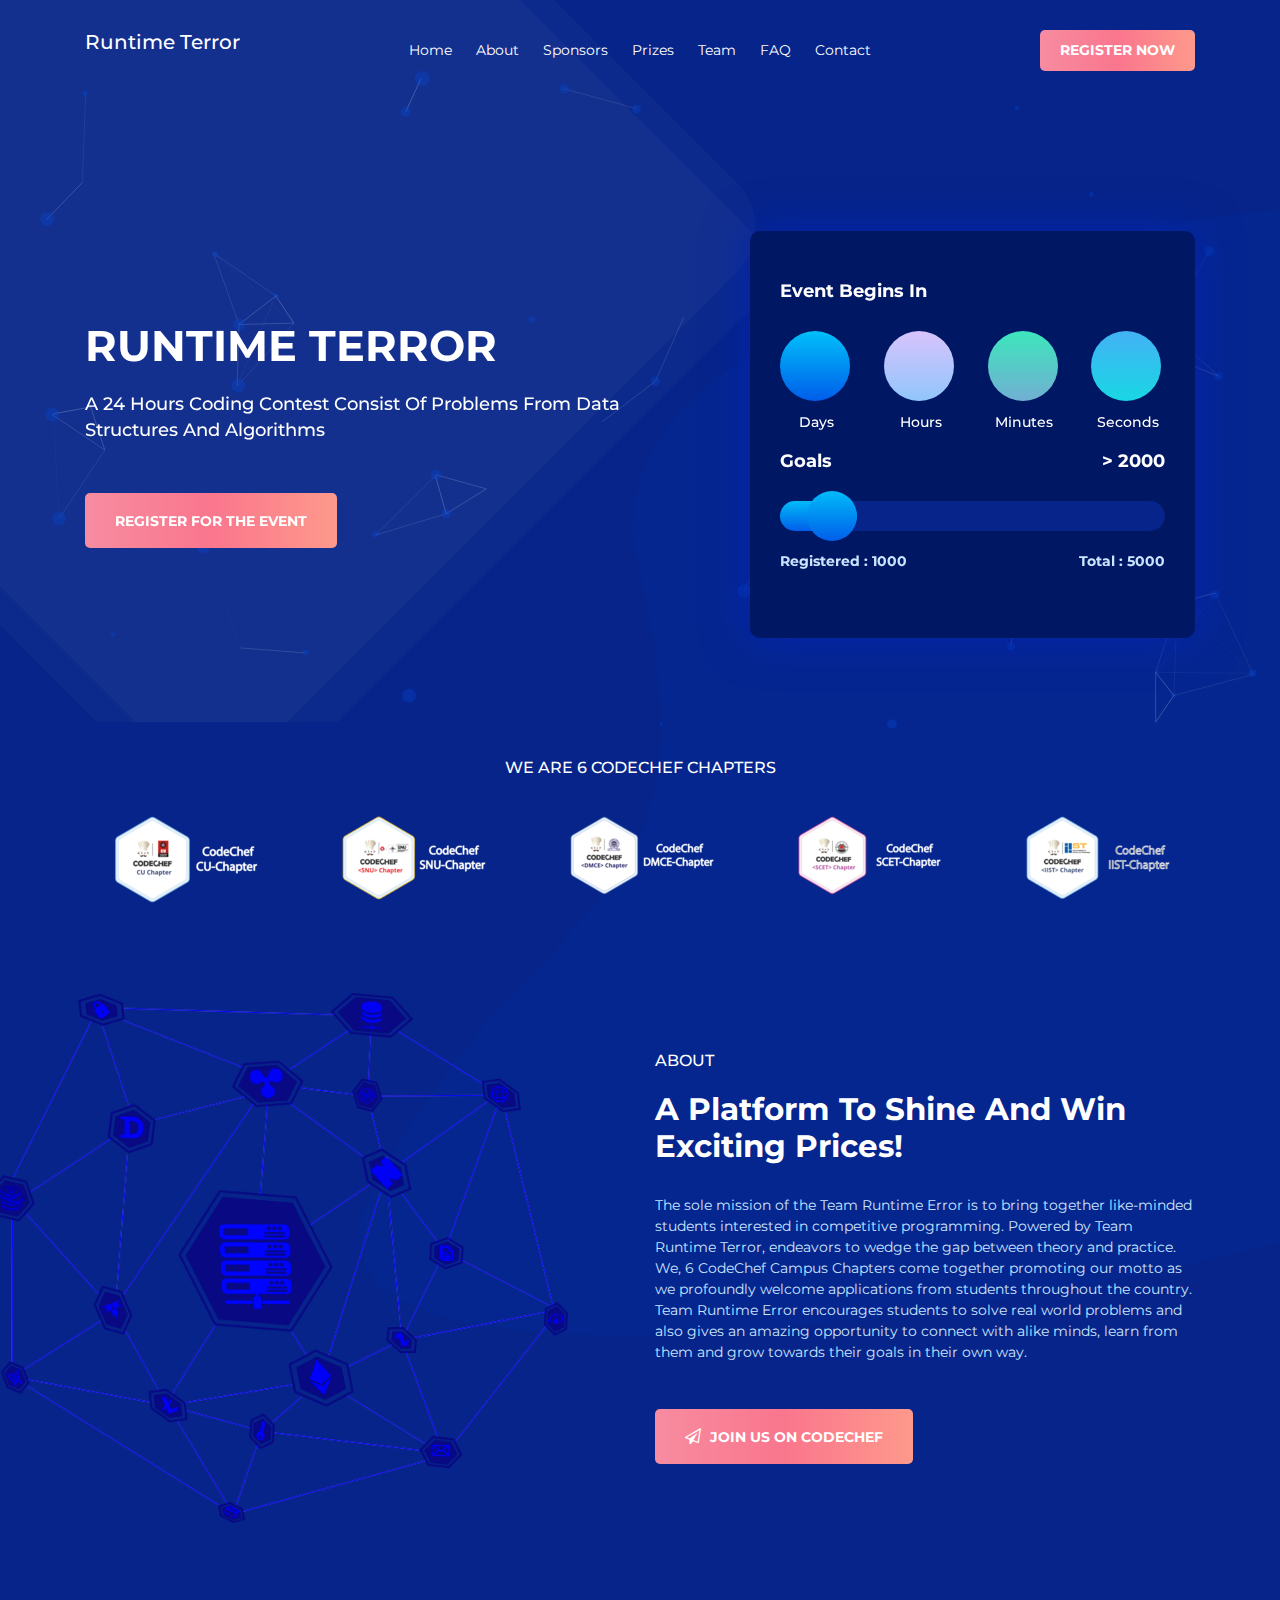
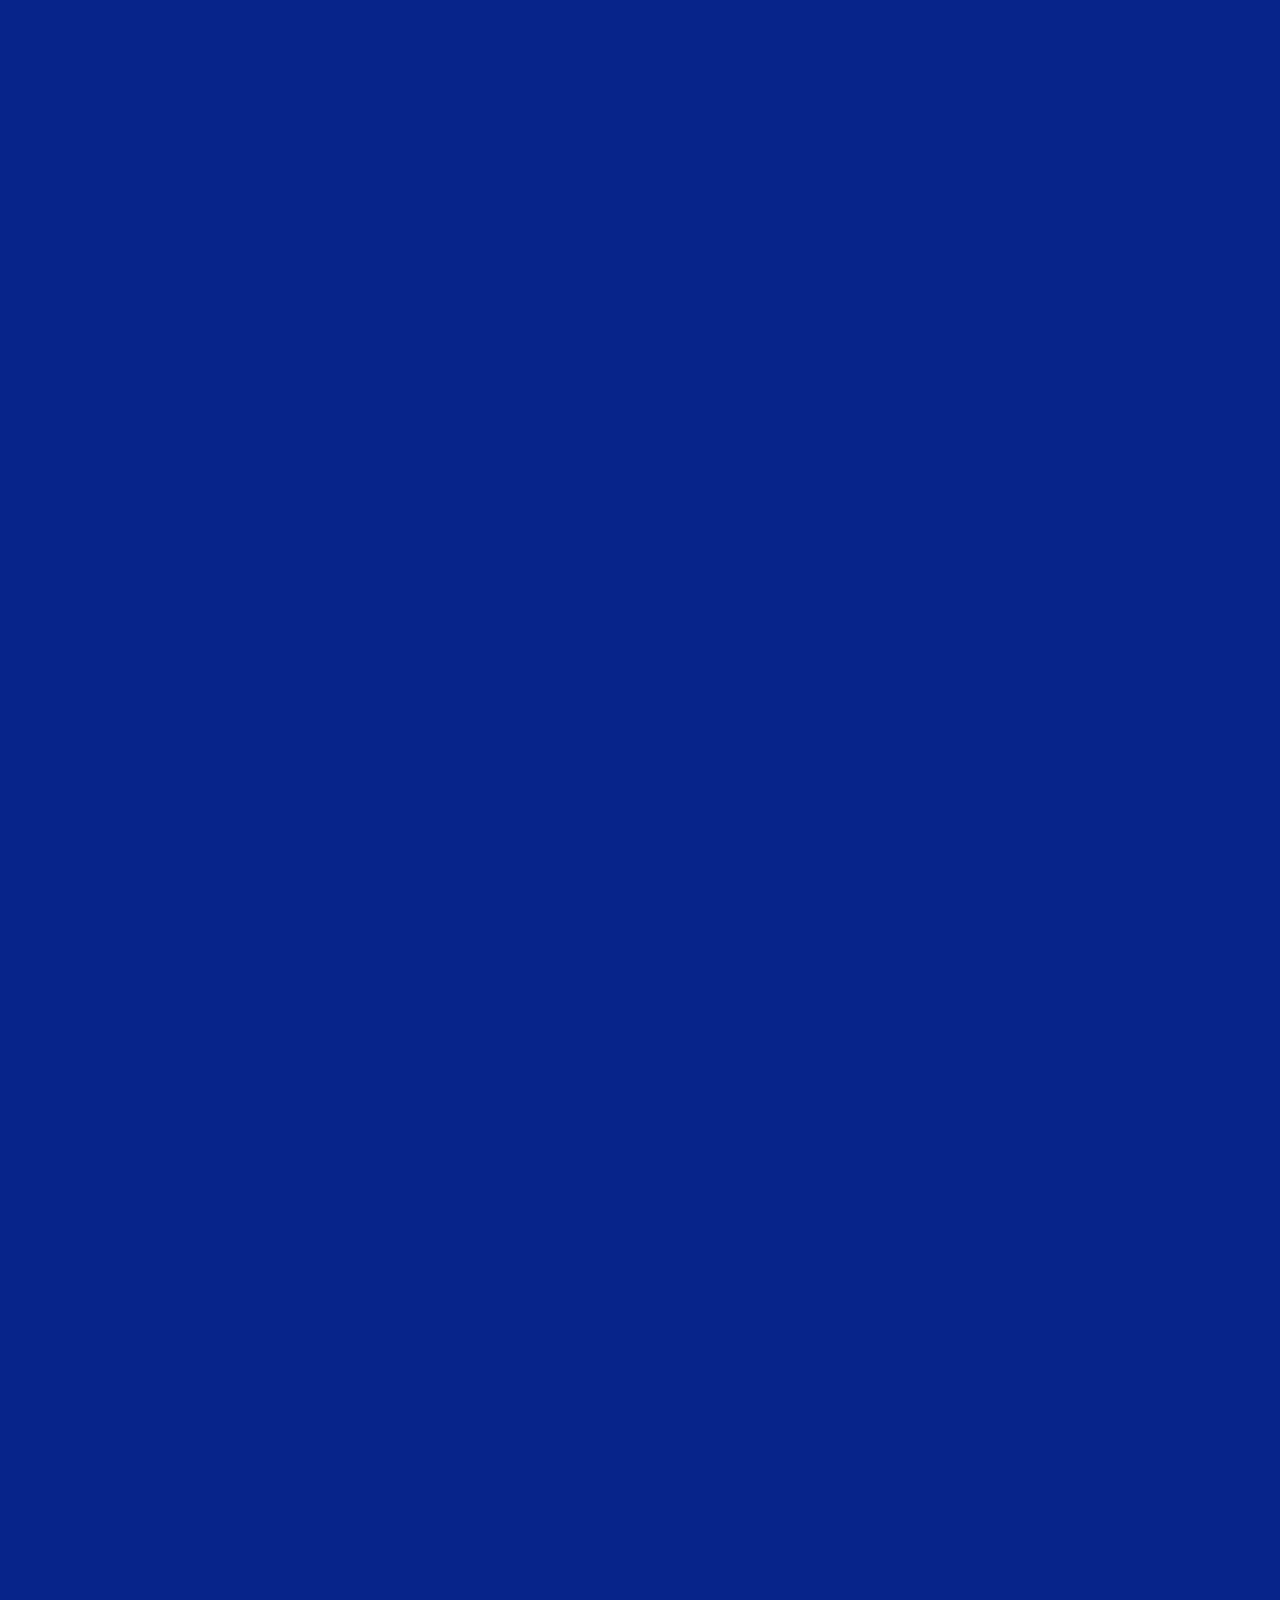
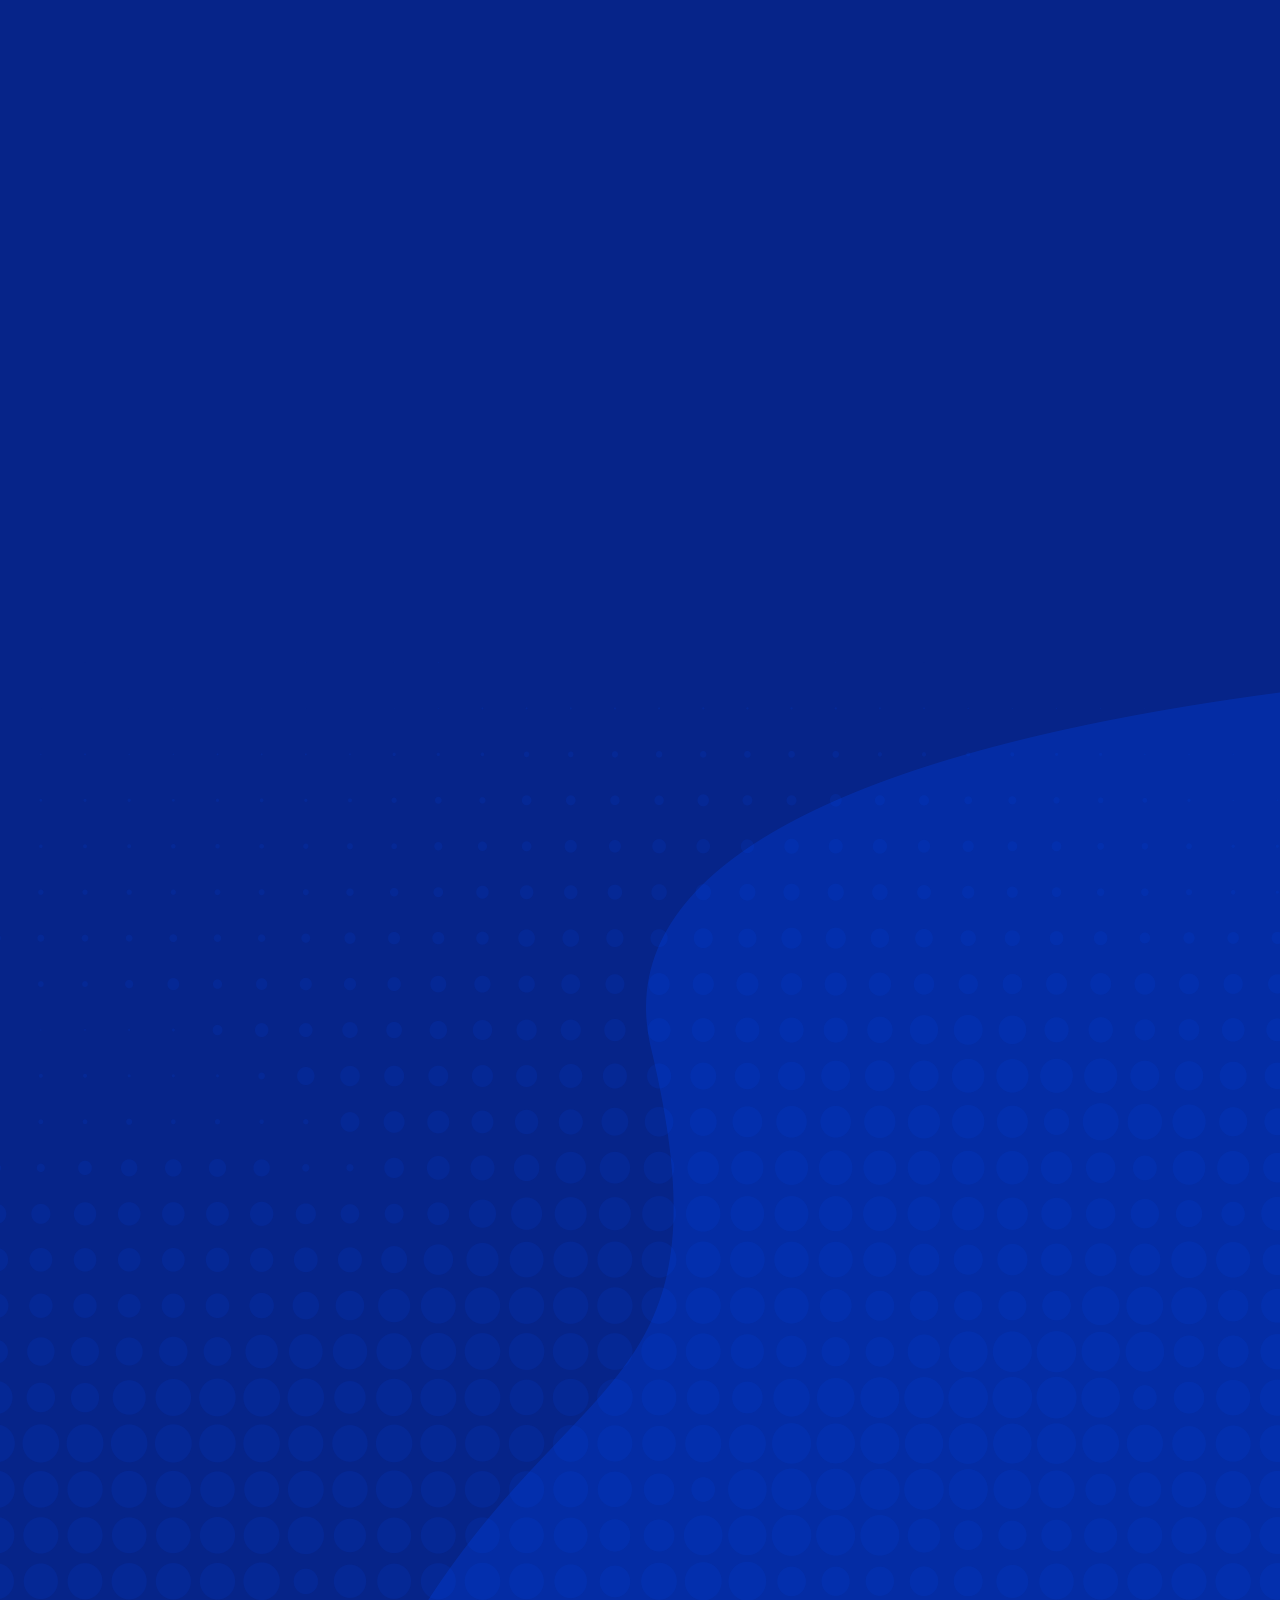
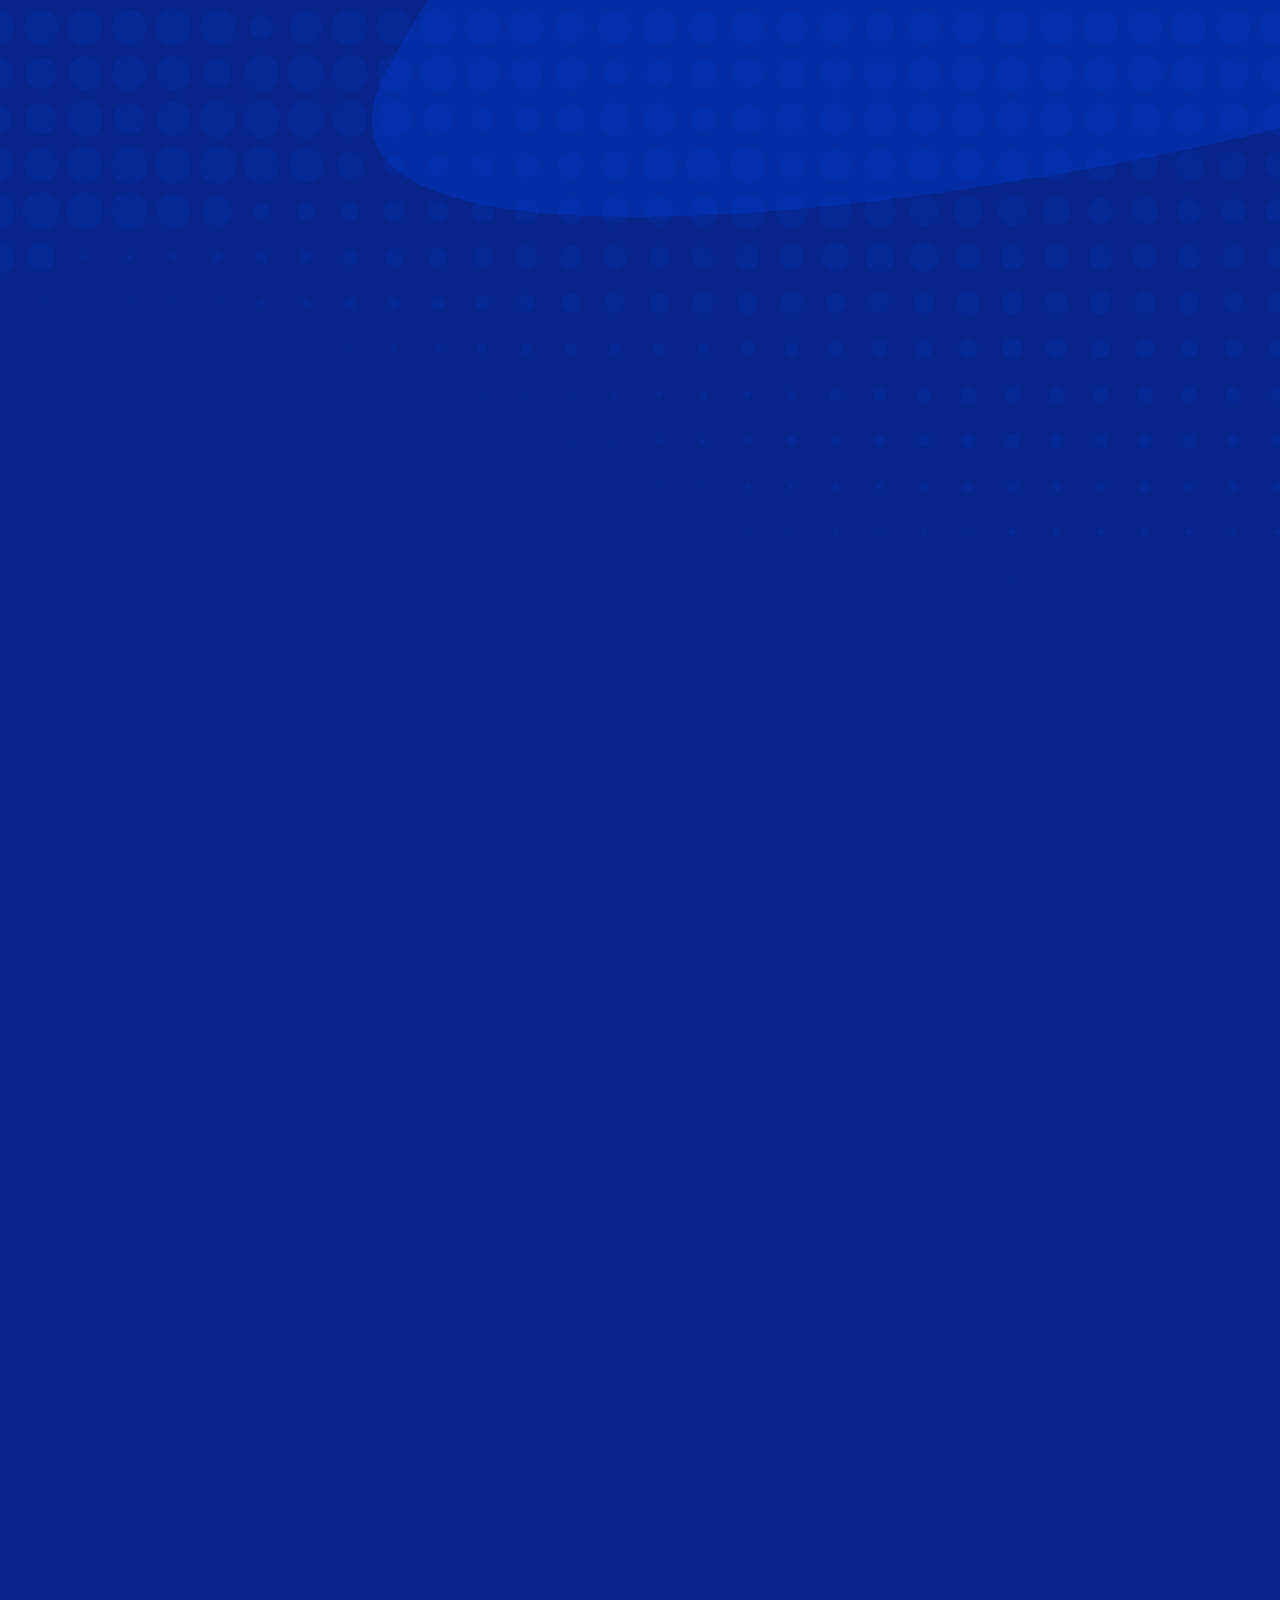
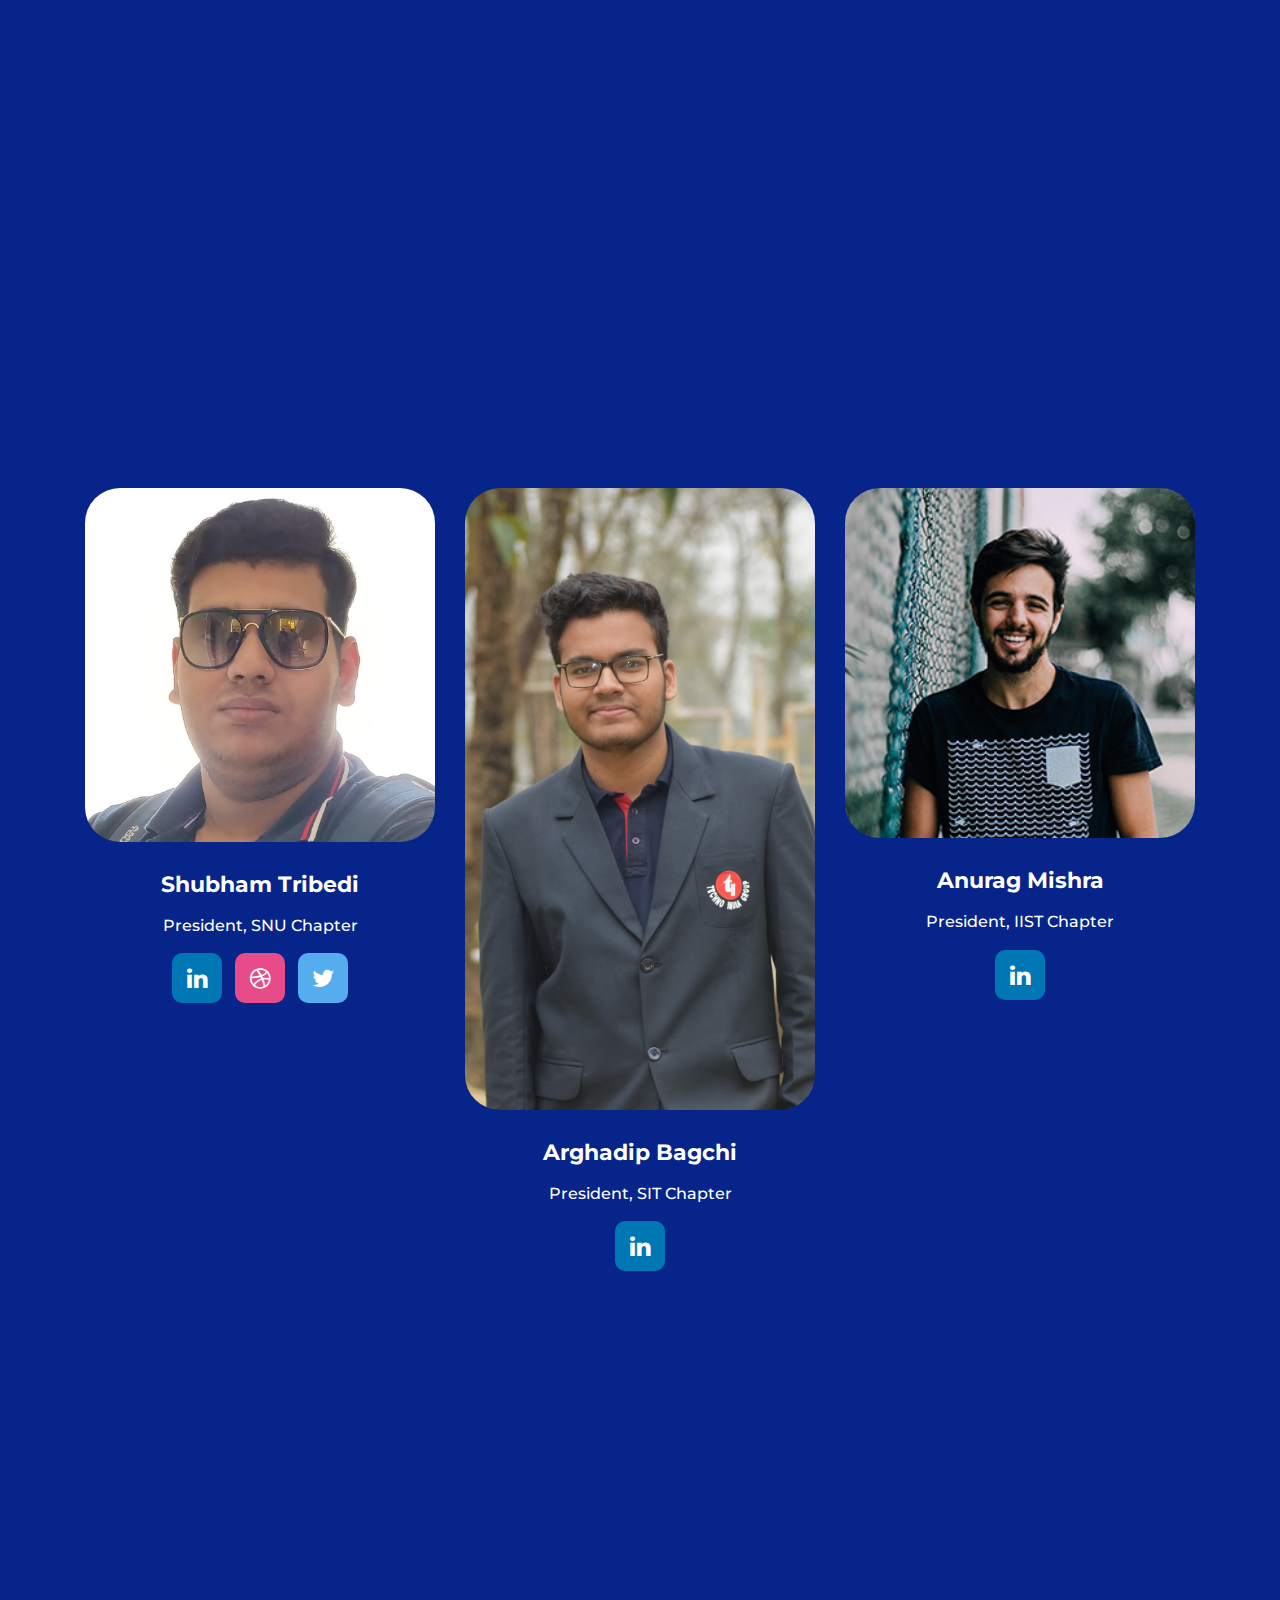
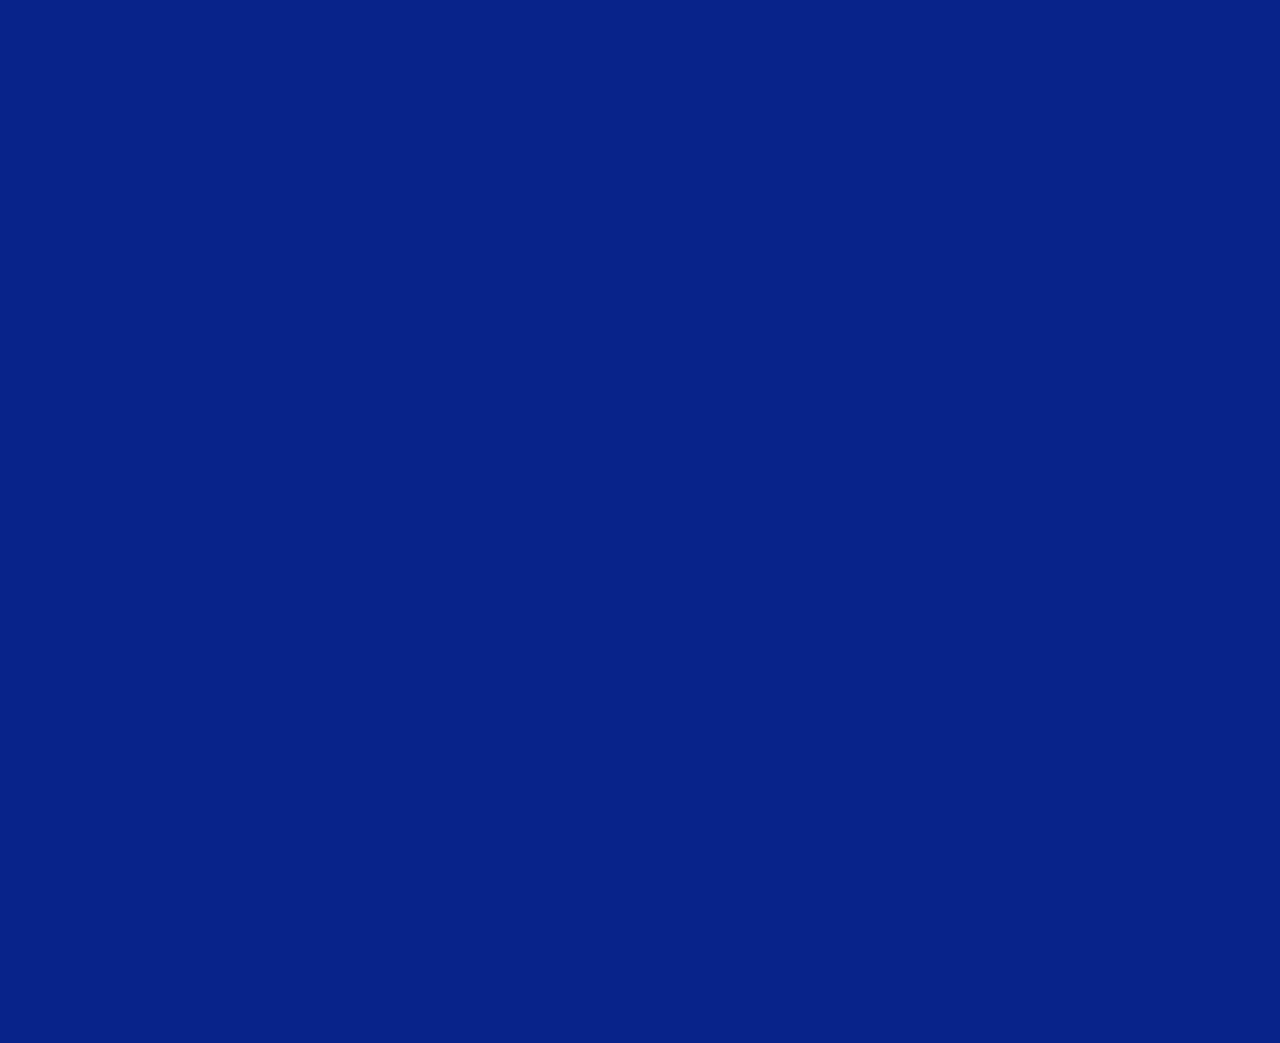
==== commit 983b4cbf: "Update index.html" ====
--- a/index.html
+++ b/index.html
@@ -567,9 +567,8 @@
                             <div class="space-10"></div>
                             <div class="single-team-social">
                                 <ul>
-                                    <li><a class="ico-1" href="#"><i class="fa fa-linkedin"></i></a></li>
-                                    <li><a class="ico-2" href="#"><i class="fa fa-instagram"></i></a></li>
-                                    <li><a class="ico-3" href="#"><i class="fa fa-whatsapp "></i></a></li>
+                                    <li><a class="ico-1" href="https://www.linkedin.com/in/ank1traj/"><i class="fa fa-linkedin"></i></a></li>
+                                    <li><a class="ico-2" href="https://www.instagram.com/ank1t_shrivastava/"><i class="fa fa-instagram"></i></a></li>
                                 </ul>
                             </div>
                         </div>
@@ -584,6 +583,58 @@
                                 <h3>Archana Prasad</h3>
                                 <div class="space-10"></div>
                                 <h6>President, DMCE Chapter</h6>
+                            </div>
+                            <div class="space-10"></div>
+                            <div class="single-team-social">
+                                <ul>
+                                    <li><a class="ico-1" href="https://www.linkedin.com/in/archana-prasad-24a30539"><i class="fa fa-linkedin"></i></a></li>
+                                </ul>
+                            </div>
+                        </div>
+                    </div>
+                    <div class="col-12 col-md-6 col-lg">
+                        <div class="single-team">
+                            <div class="single-team-img">
+                                <img src="assets/img/superman-3.jpg" alt="">
+                            </div>
+                            <div class="space-30"></div>
+                            <div class="single-team-content">
+                                <h3>Hardik Shah</h3>
+                                <div class="space-10"></div>
+                                <h6>President, SCET Chapter</h6>
+                            </div>
+                            <div class="space-10"></div>
+                            <div class="single-team-social">
+                                <ul>
+                                    <li><a class="ico-1" href="https://www.linkedin.com/in/hardik-shah-475b531a6"><i class="fa fa-linkedin"></i></a></li>
+                                </ul>
+                            </div>
+                        </div>
+                    </div>
+
+                </div>
+            </div>
+        </div>
+        <div class="team-area team small">
+            <div class="container">
+                <div class="row">
+                    <div class="col-12 text-center">
+                        <div class="heading">
+                        </div>
+                        <div class="space-60"></div>
+                    </div>
+                </div>
+                <div class="row text-center">
+                    <div class="col-12 col-md-6 col-lg">
+                        <div class="single-team">
+                            <div class="single-team-img">
+                                <img src="assets/img/superman-4.jpg" alt="">
+                            </div>
+                            <div class="space-30"></div>
+                            <div class="single-team-content">
+                                <h3>Shubham Tribedi</h3>
+                                <div class="space-10"></div>
+                                <h6>President, SNU Chapter</h6>
                             </div>
                             <div class="space-10"></div>
                             <div class="single-team-social">
@@ -598,62 +649,6 @@
                     <div class="col-12 col-md-6 col-lg">
                         <div class="single-team">
                             <div class="single-team-img">
-                                <img src="assets/img/superman-3.jpg" alt="">
-                            </div>
-                            <div class="space-30"></div>
-                            <div class="single-team-content">
-                                <h3>Hardik Saha</h3>
-                                <div class="space-10"></div>
-                                <h6>President, SCET Chapter</h6>
-                            </div>
-                            <div class="space-10"></div>
-                            <div class="single-team-social">
-                                <ul>
-                                    <li><a class="ico-1" href="#"><i class="fa fa-linkedin"></i></a></li>
-                                    <li><a class="ico-2" href="#"><i class="fa fa-dribbble"></i></a></li>
-                                    <li><a class="ico-3" href="#"><i class="fa fa-twitter "></i></a></li>
-                                </ul>
-                            </div>
-                        </div>
-                    </div>
-
-                </div>
-            </div>
-        </div>
-        <div class="team-area team small">
-            <div class="container">
-                <div class="row">
-                    <div class="col-12 text-center">
-                        <div class="heading">
-                        </div>
-                        <div class="space-60"></div>
-                    </div>
-                </div>
-                <div class="row text-center">
-                    <div class="col-12 col-md-6 col-lg">
-                        <div class="single-team">
-                            <div class="single-team-img">
-                                <img src="assets/img/superman-4.jpg" alt="">
-                            </div>
-                            <div class="space-30"></div>
-                            <div class="single-team-content">
-                                <h3>Shubham Tribedi</h3>
-                                <div class="space-10"></div>
-                                <h6>President, SNU Chapter</h6>
-                            </div>
-                            <div class="space-10"></div>
-                            <div class="single-team-social">
-                                <ul>
-                                    <li><a class="ico-1" href="#"><i class="fa fa-linkedin"></i></a></li>
-                                    <li><a class="ico-2" href="#"><i class="fa fa-dribbble"></i></a></li>
-                                    <li><a class="ico-3" href="#"><i class="fa fa-twitter "></i></a></li>
-                                </ul>
-                            </div>
-                        </div>
-                    </div>
-                    <div class="col-12 col-md-6 col-lg">
-                        <div class="single-team">
-                            <div class="single-team-img">
                                 <img src="assets/img/superman-5.jpg" alt="">
                             </div>
                             <div class="space-30"></div>
@@ -665,9 +660,7 @@
                             <div class="space-10"></div>
                             <div class="single-team-social">
                                 <ul>
-                                    <li><a class="ico-1" href="#"><i class="fa fa-linkedin"></i></a></li>
-                                    <li><a class="ico-2" href="#"><i class="fa fa-dribbble"></i></a></li>
-                                    <li><a class="ico-3" href="#"><i class="fa fa-twitter "></i></a></li>
+                                    <li><a class="ico-1" href="https://www.linkedin.com/in/arghadip-bagchi-460480176"><i class="fa fa-linkedin"></i></a></li>
                                 </ul>
                             </div>
                         </div>
@@ -686,9 +679,7 @@
                             <div class="space-10"></div>
                             <div class="single-team-social">
                                 <ul>
-                                    <li><a class="ico-1" href="#"><i class="fa fa-linkedin"></i></a></li>
-                                    <li><a class="ico-2" href="#"><i class="fa fa-dribbble"></i></a></li>
-                                    <li><a class="ico-3" href="#"><i class="fa fa-twitter "></i></a></li>
+                                    <li><a class="ico-1" href="https://in.linkedin.com/in/-anuragmishra"><i class="fa fa-linkedin"></i></a></li>
                                 </ul>
                             </div>
                         </div>
@@ -942,6 +933,7 @@
                 </div>
             </div>
             <div class="space-90"></div>
+            <!--
             <div class="row">
                 <div class="col-12 text-center">
                     <div class="heading">
@@ -970,7 +962,7 @@
         </div>
         <div class="space-90"></div>
         
-        <!--footer area start-->
+        footer area start-->
         <div class="footera-area wow fadeInDown">
             <div class="container">
                 <div class="row">
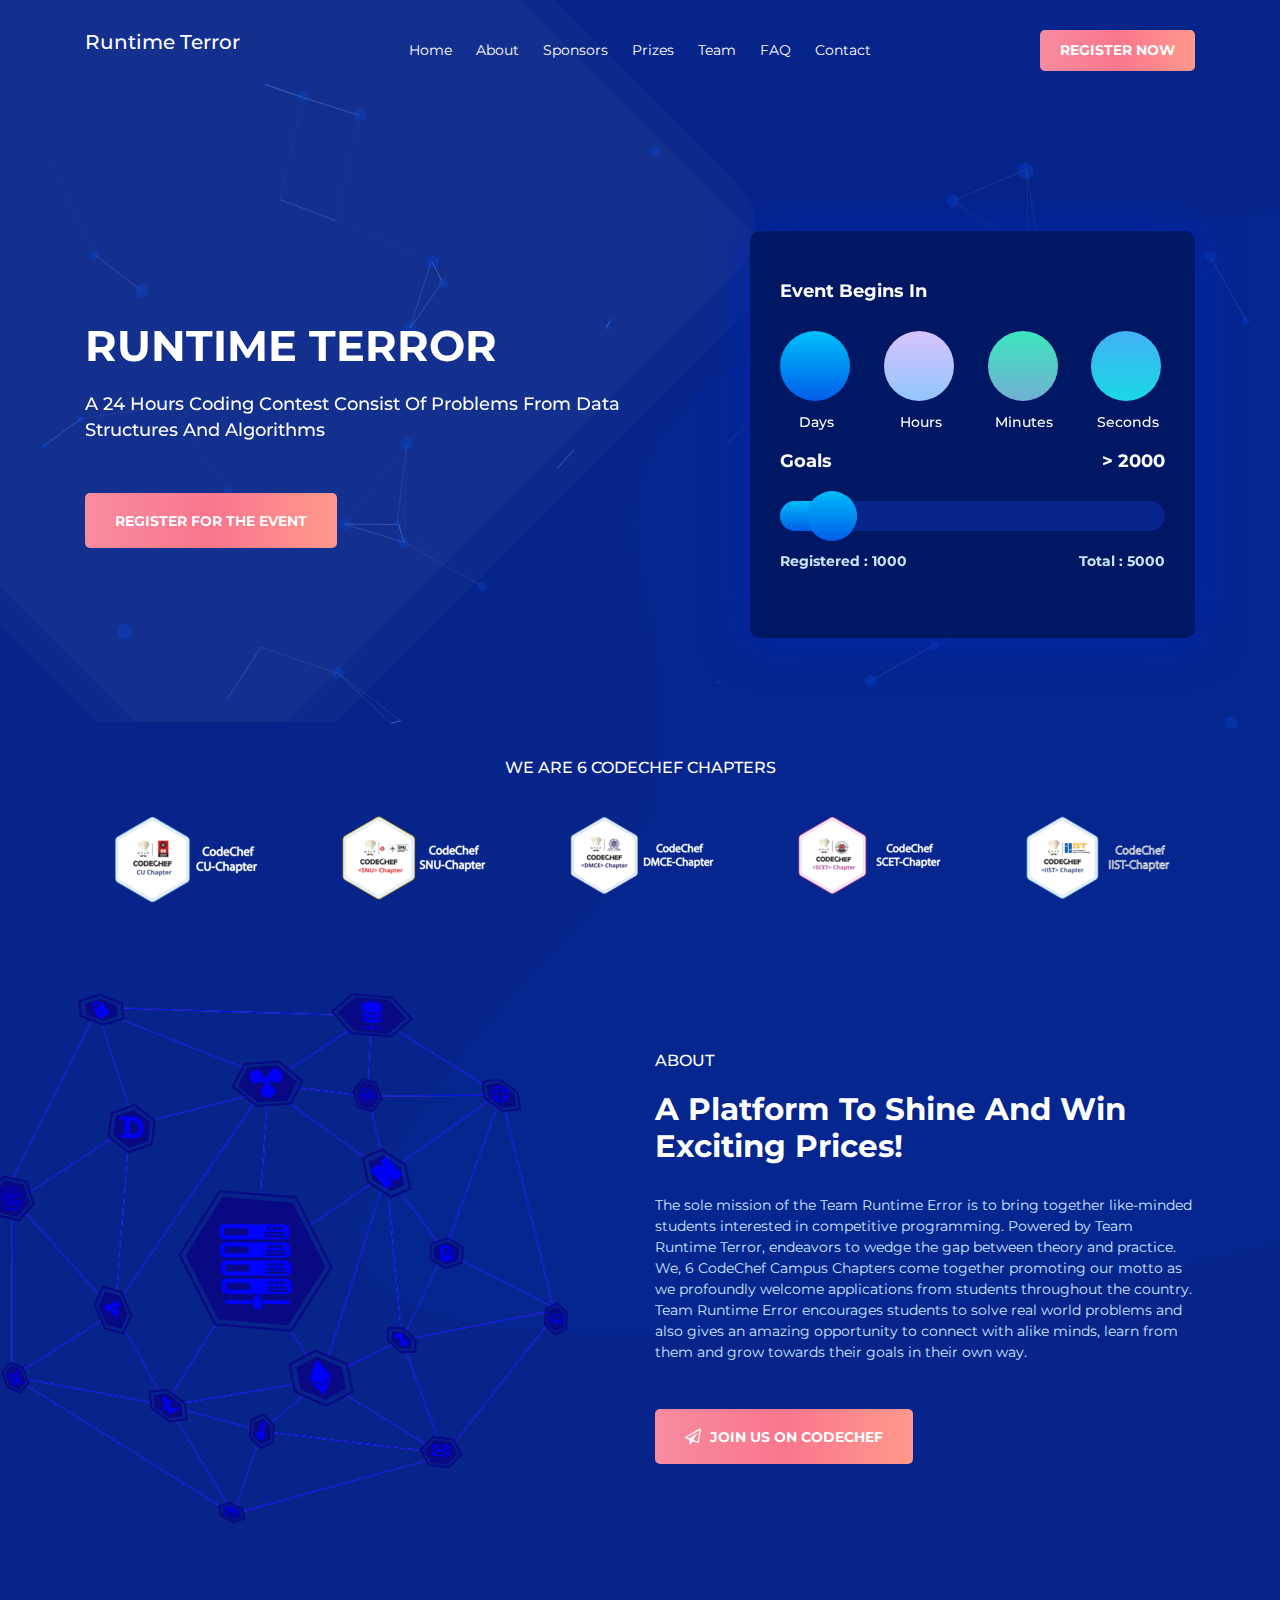
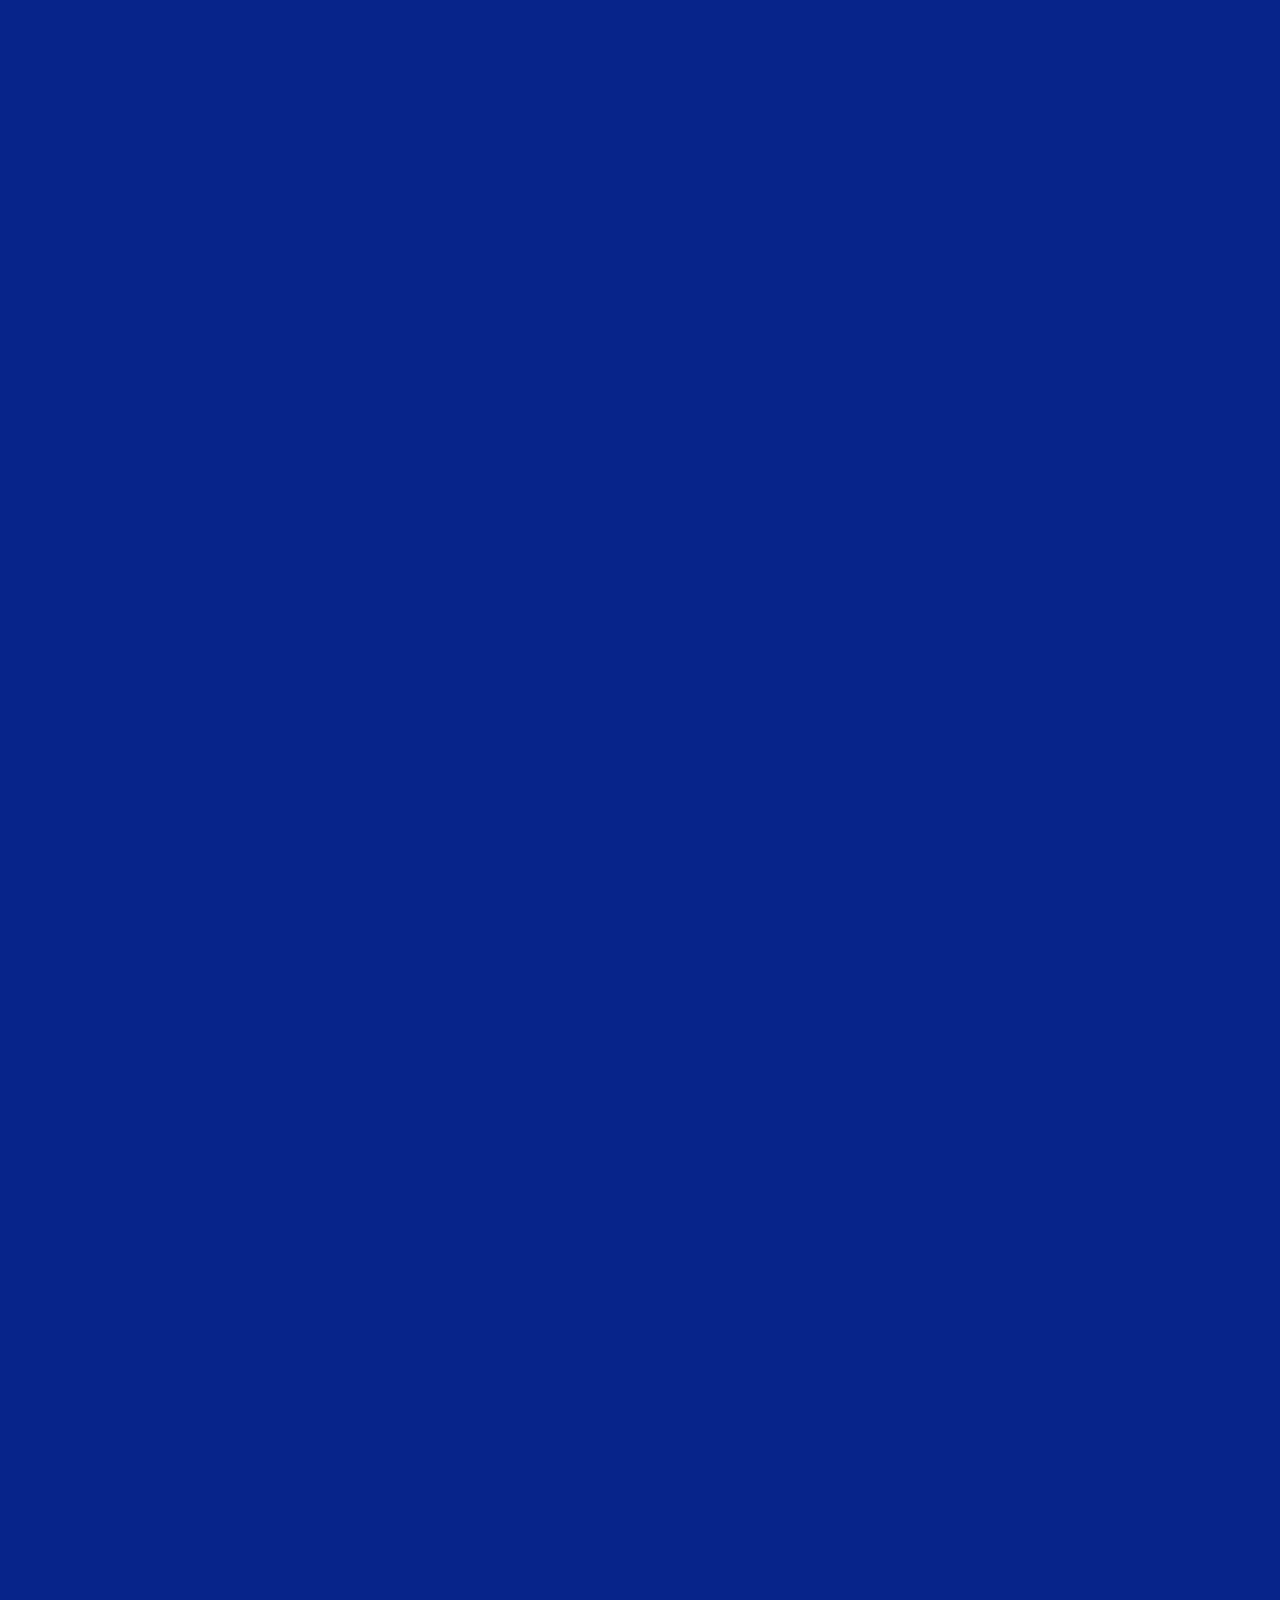
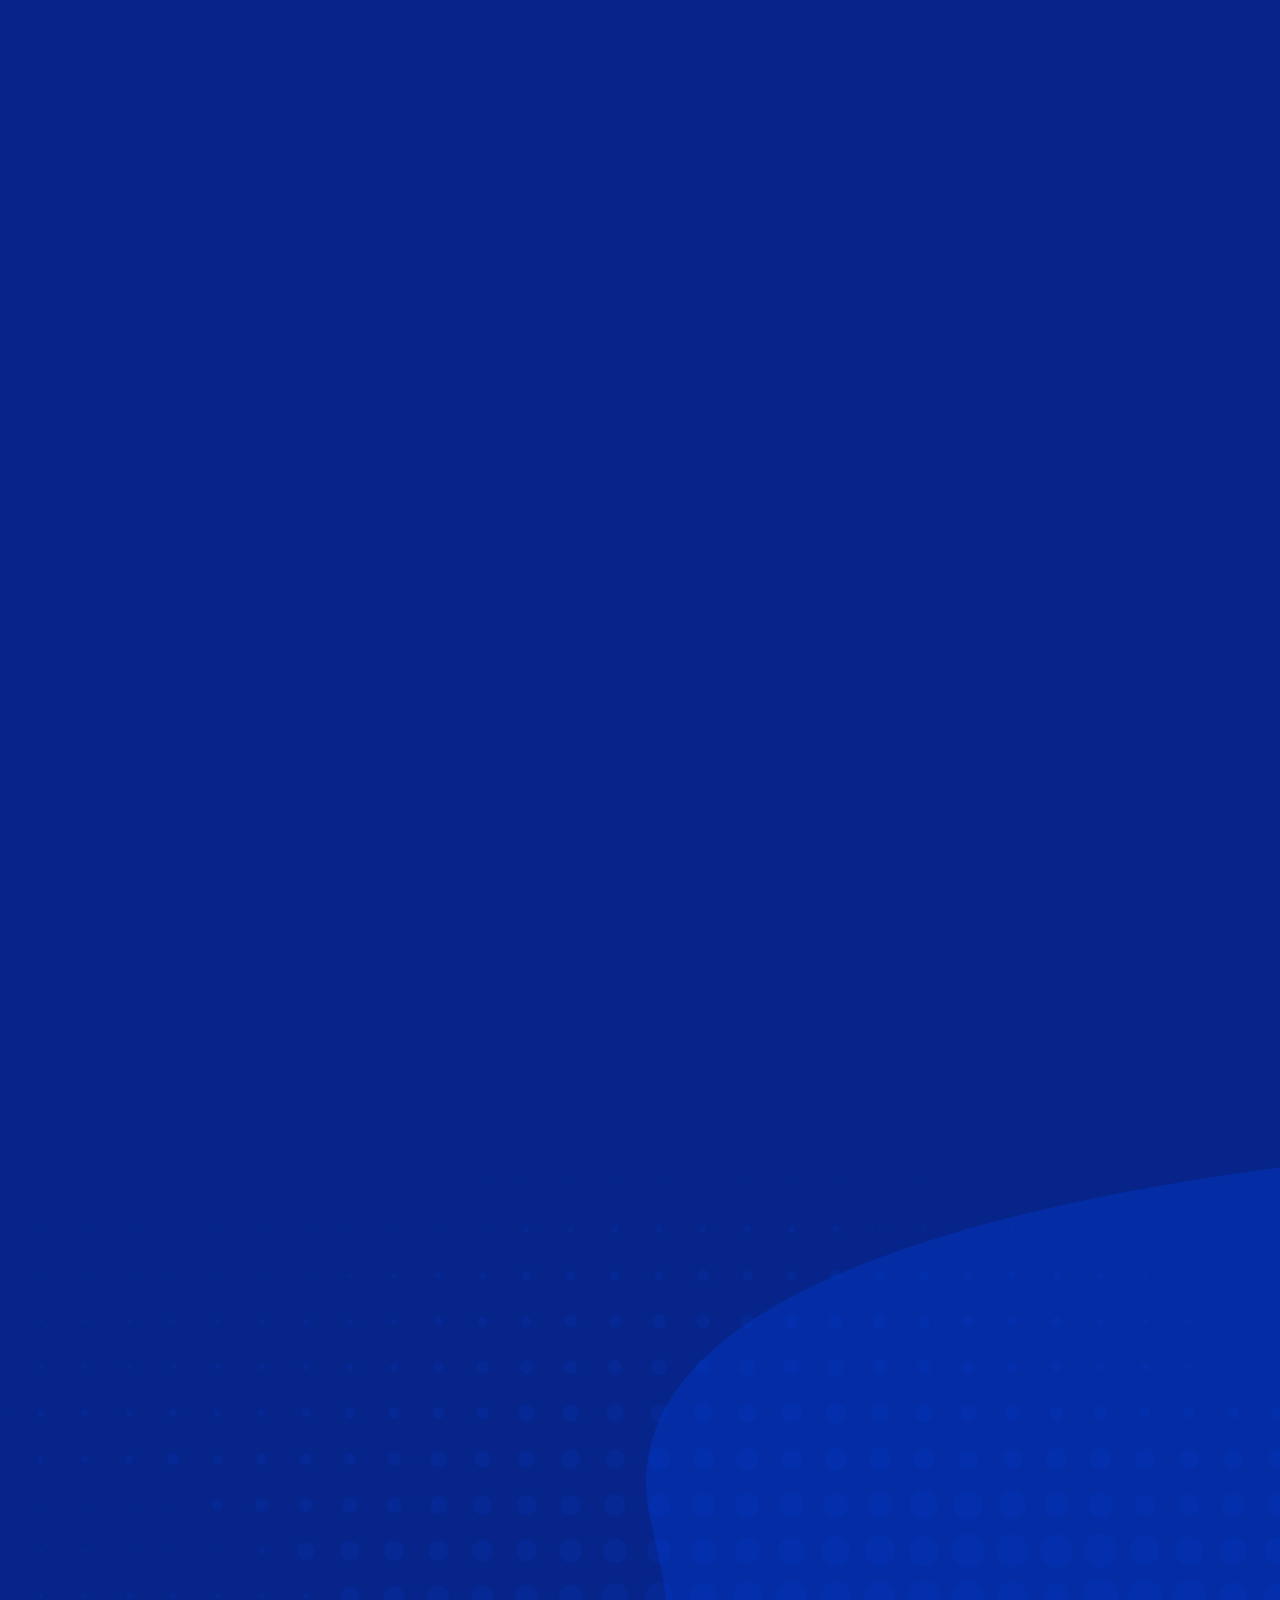
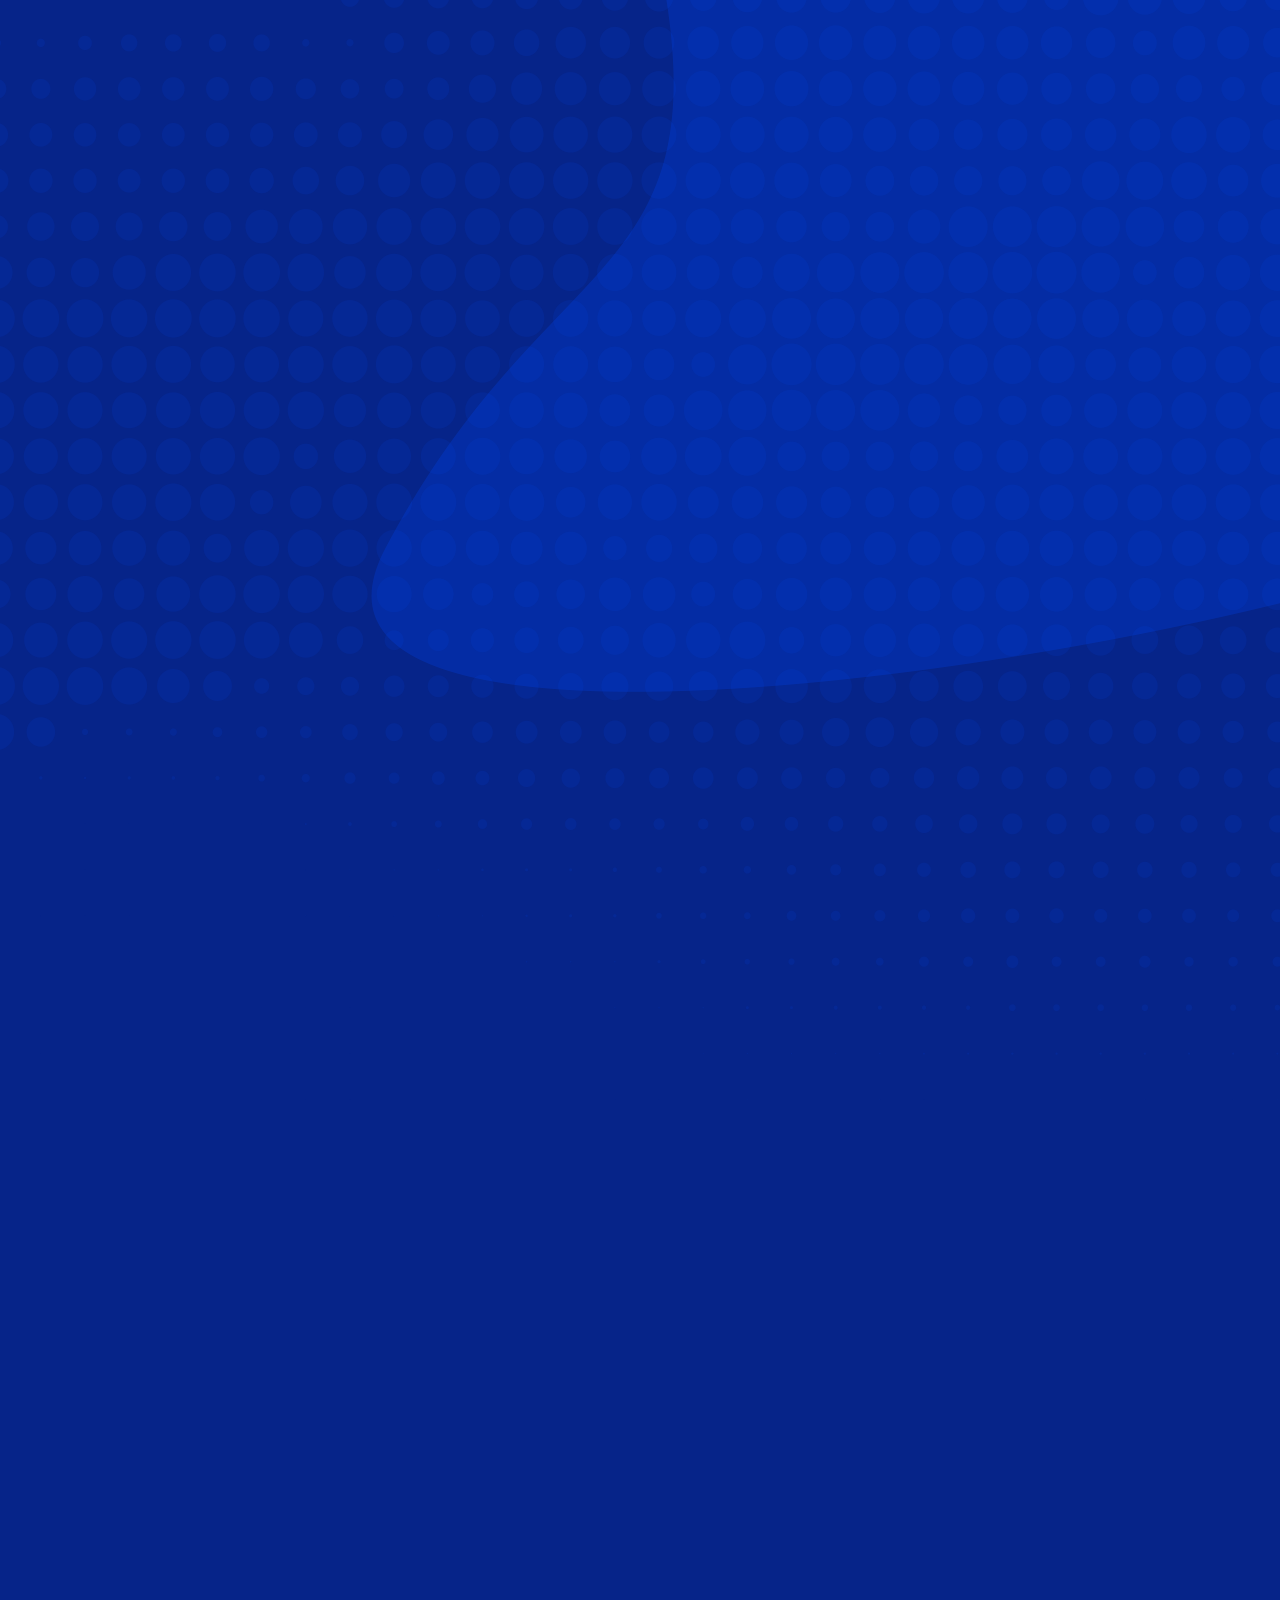
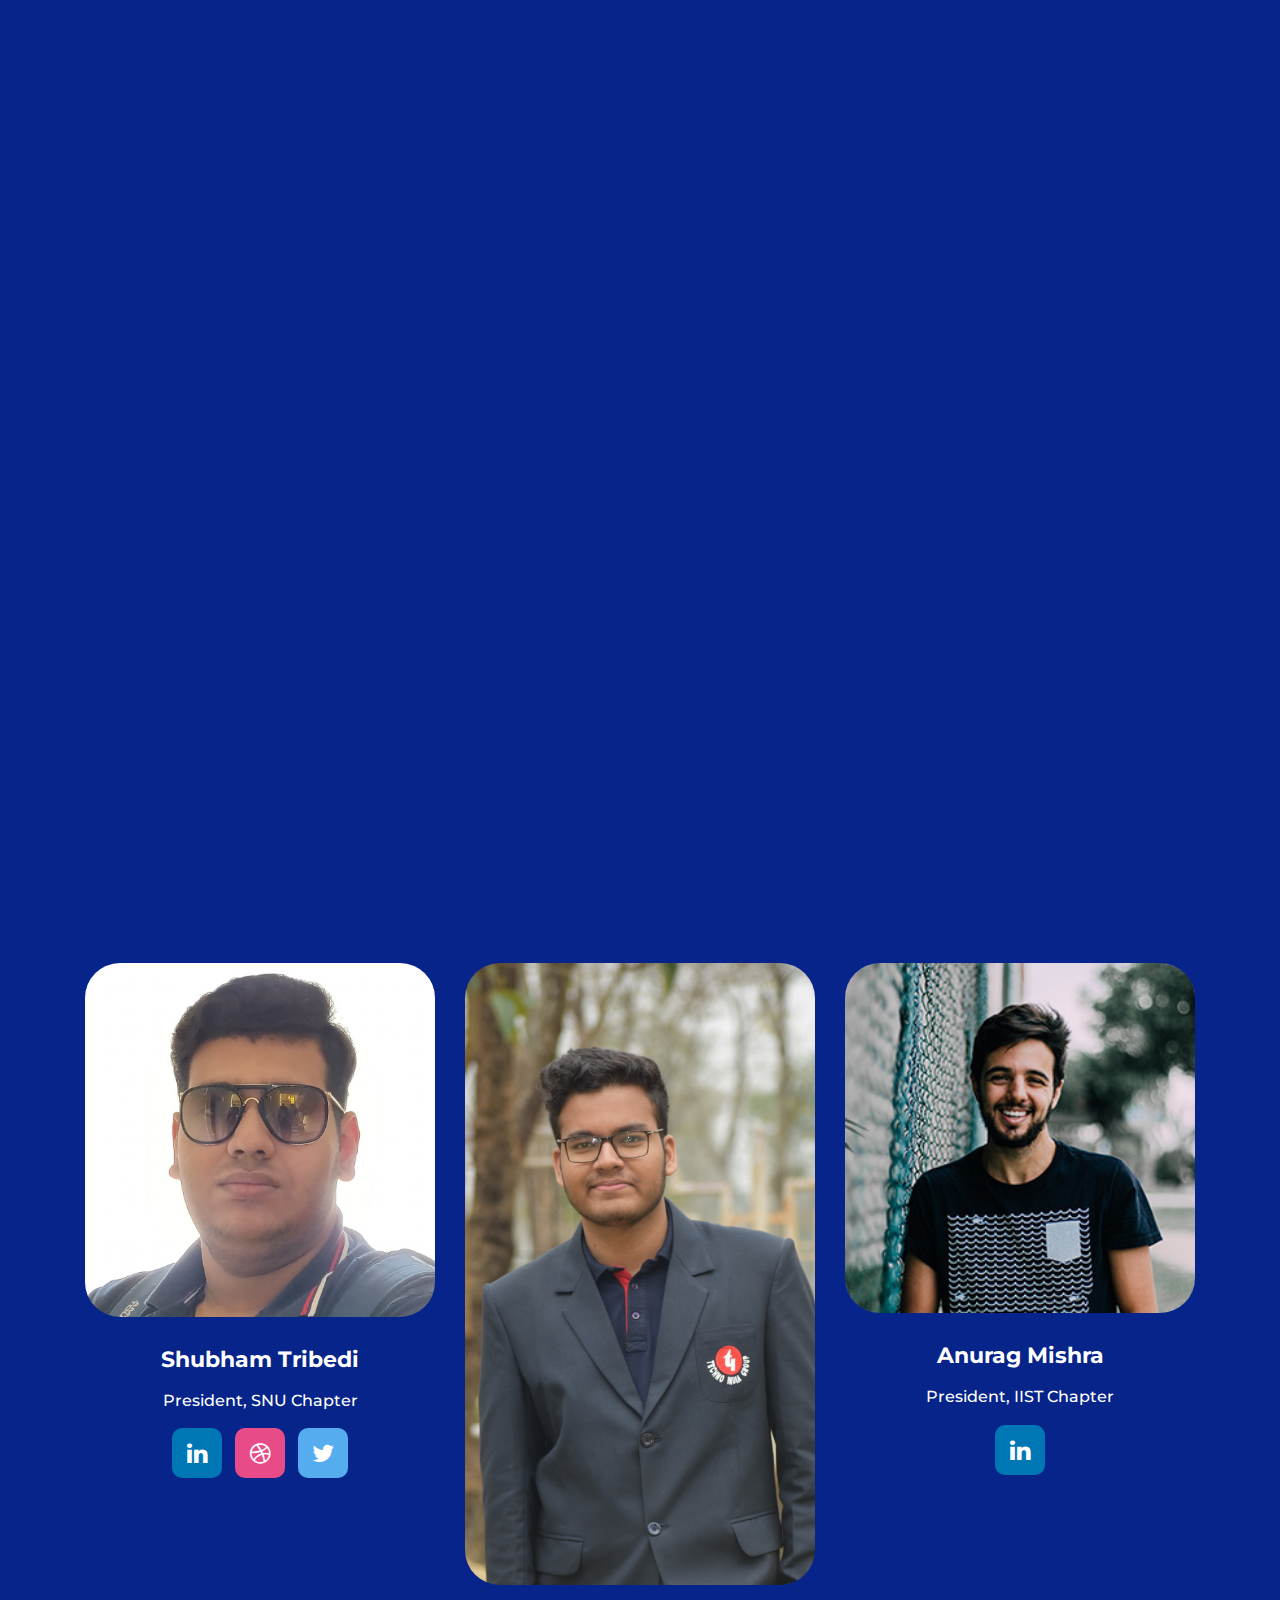
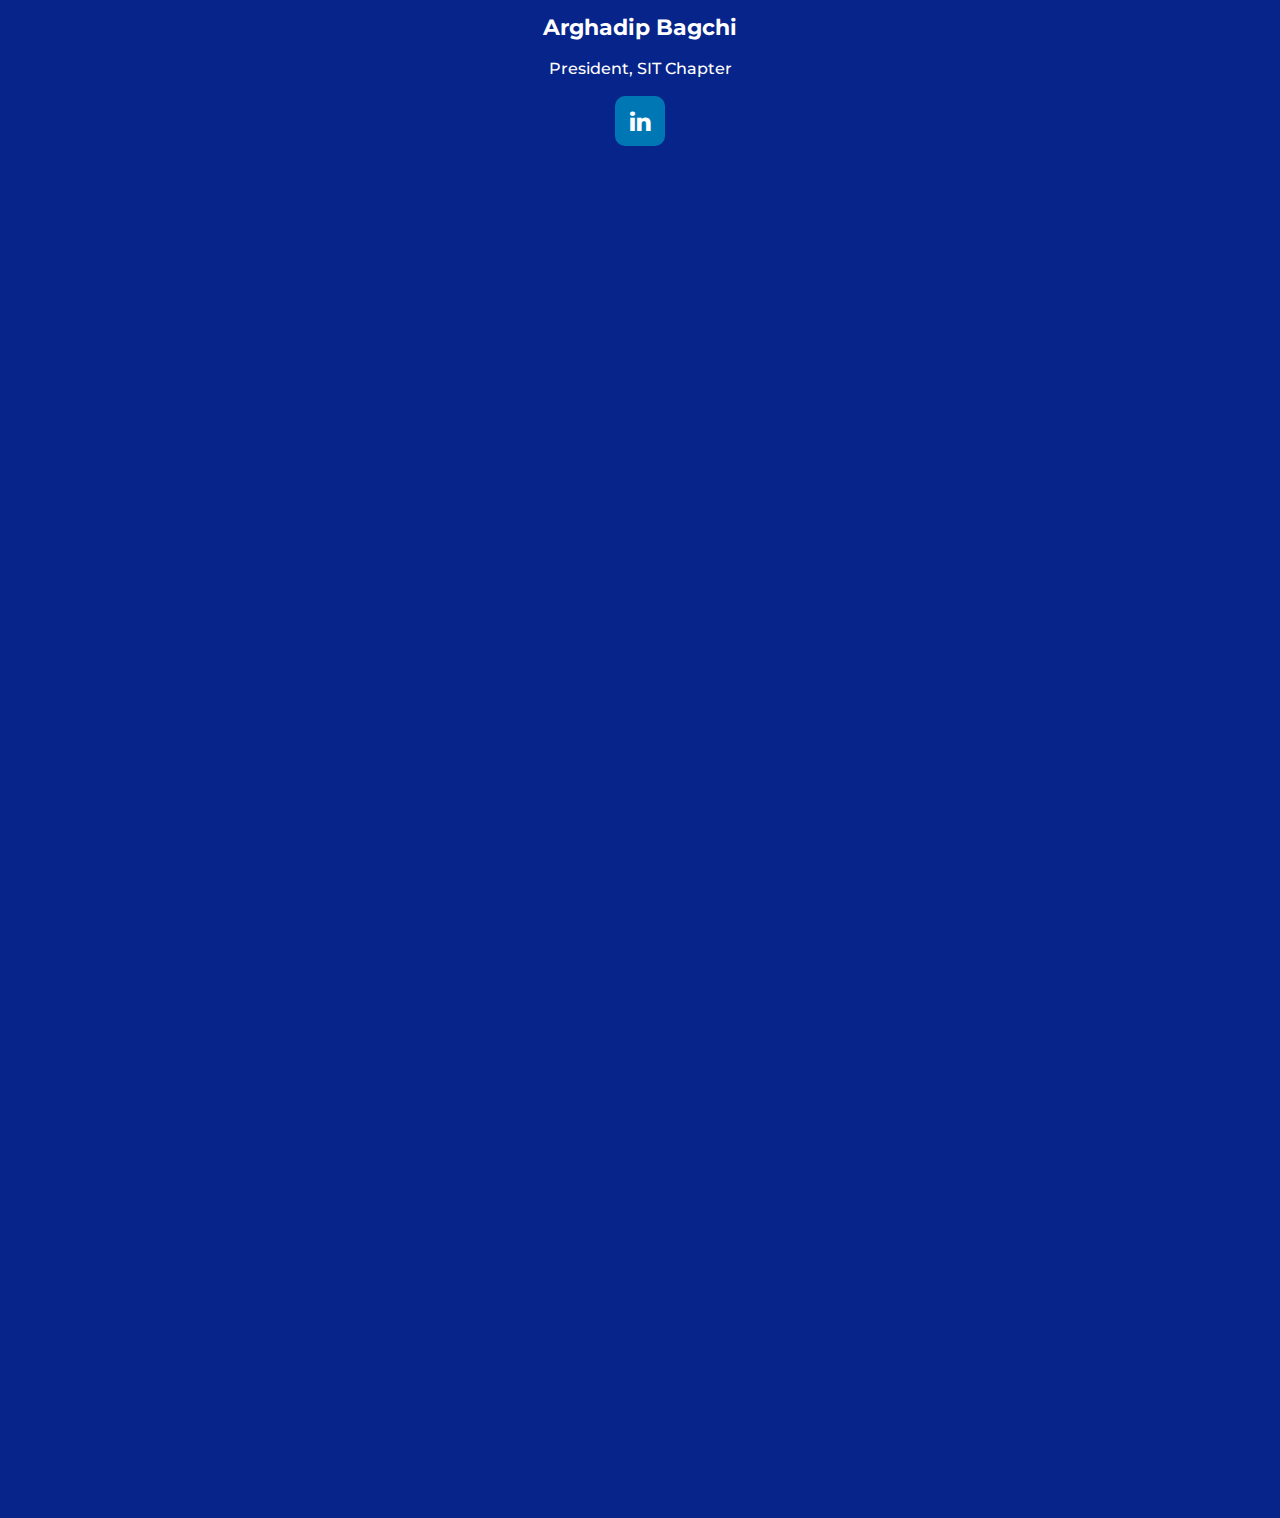
==== commit aab82915: "Update index.html" ====
--- a/index.html
+++ b/index.html
@@ -273,7 +273,7 @@
                 </div>
             </div>
             <div class="row text-center">
-                <div class="col-3 col-xs">
+                <div class="col-12 col-lg">
                     <div class="single-document">
                         <div class="document-flag">
                             <img src="assets/img/flag-1.png" alt="">
@@ -283,7 +283,7 @@
                         </button>
                     </div>
                 </div>
-                <div class="col-3 col-xs">
+                <div class="col-12 col-lg">
                     <div class="single-document">
                         <div class="document-flag">
                             <img src="assets/img/flag-2.jpg" alt="">
@@ -308,13 +308,29 @@
                 </div>
             </div>
             <div class="row text-center">
-                <div class="col-3 col-xs">
+                <div class="col-12 col-md">
+                    <div class="single-document">
+                        <div class="document-flag">
+                        </div>
+                        <button class="single-document-text">
+                        </button>
+                    </div>
+                </div>
+                <div class="col-12 col-md">
                     <div class="single-document">
                         <div class="document-flag">
                             <img src="assets/img/flag-5.jpg" alt="">
                         </div>
                         <button class="single-document-text">
                             <span>Outshade</span>
+                        </button>
+                    </div>
+                </div>
+                <div class="col-12 col-md">
+                    <div class="single-document">
+                        <div class="document-flag">
+                        </div>
+                        <button class="single-document-text">
                         </button>
                     </div>
                 </div>
@@ -334,13 +350,29 @@
                 </div>
             </div>
             <div class="row text-center">
-                <div class="col-3 col-xs">
+                <div class="col-12 col-md">
+                    <div class="single-document">
+                        <div class="document-flag">
+                        </div>
+                        <button class="single-document-text">
+                        </button>
+                    </div>
+                </div>
+                <div class="col-12 col-lg">
                     <div class="single-document">
                         <div class="document-flag">
                             <img src="assets/img/csi.png" alt="">
                         </div>
                         <button class="single-document-text">
                             <span> CSI SCET</span>
+                        </button>
+                    </div>
+                </div>
+                <div class="col-12 col-md">
+                    <div class="single-document">
+                        <div class="document-flag">
+                        </div>
+                        <button class="single-document-text">
                         </button>
                     </div>
                 </div>
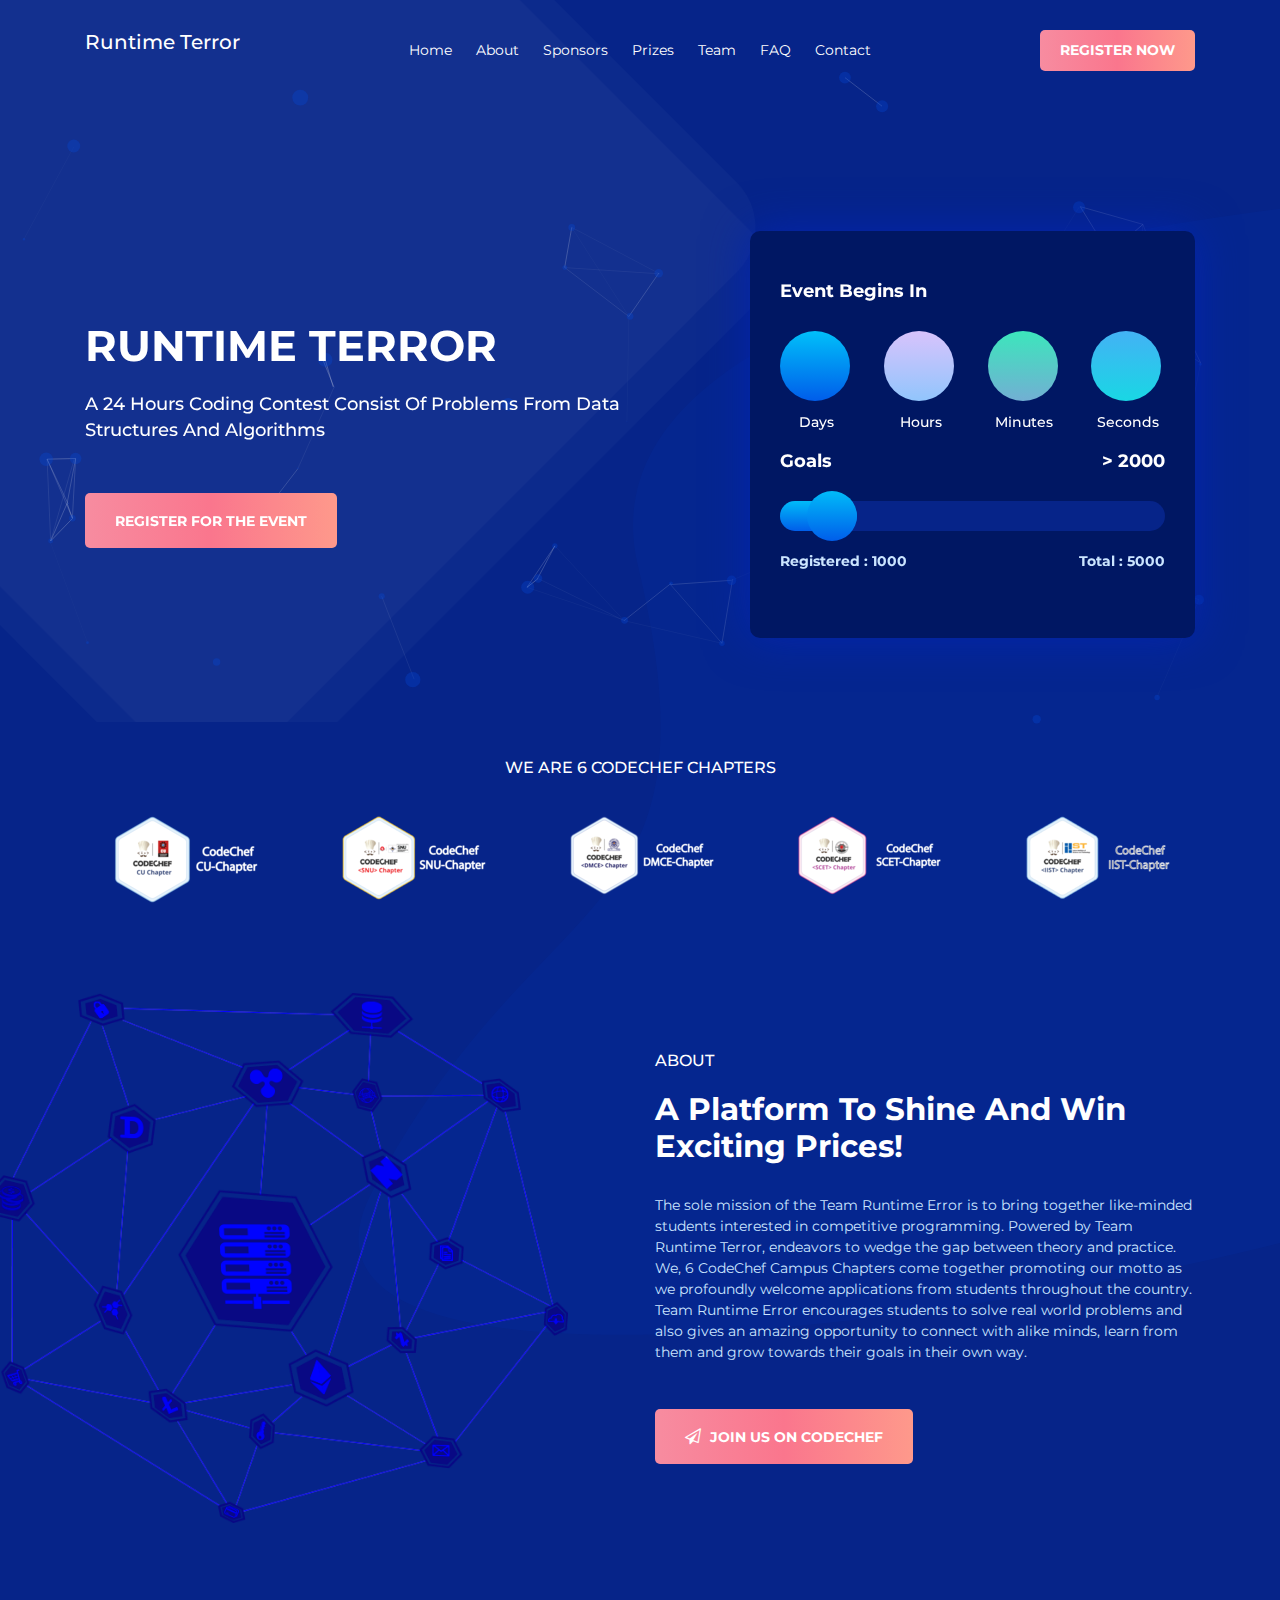
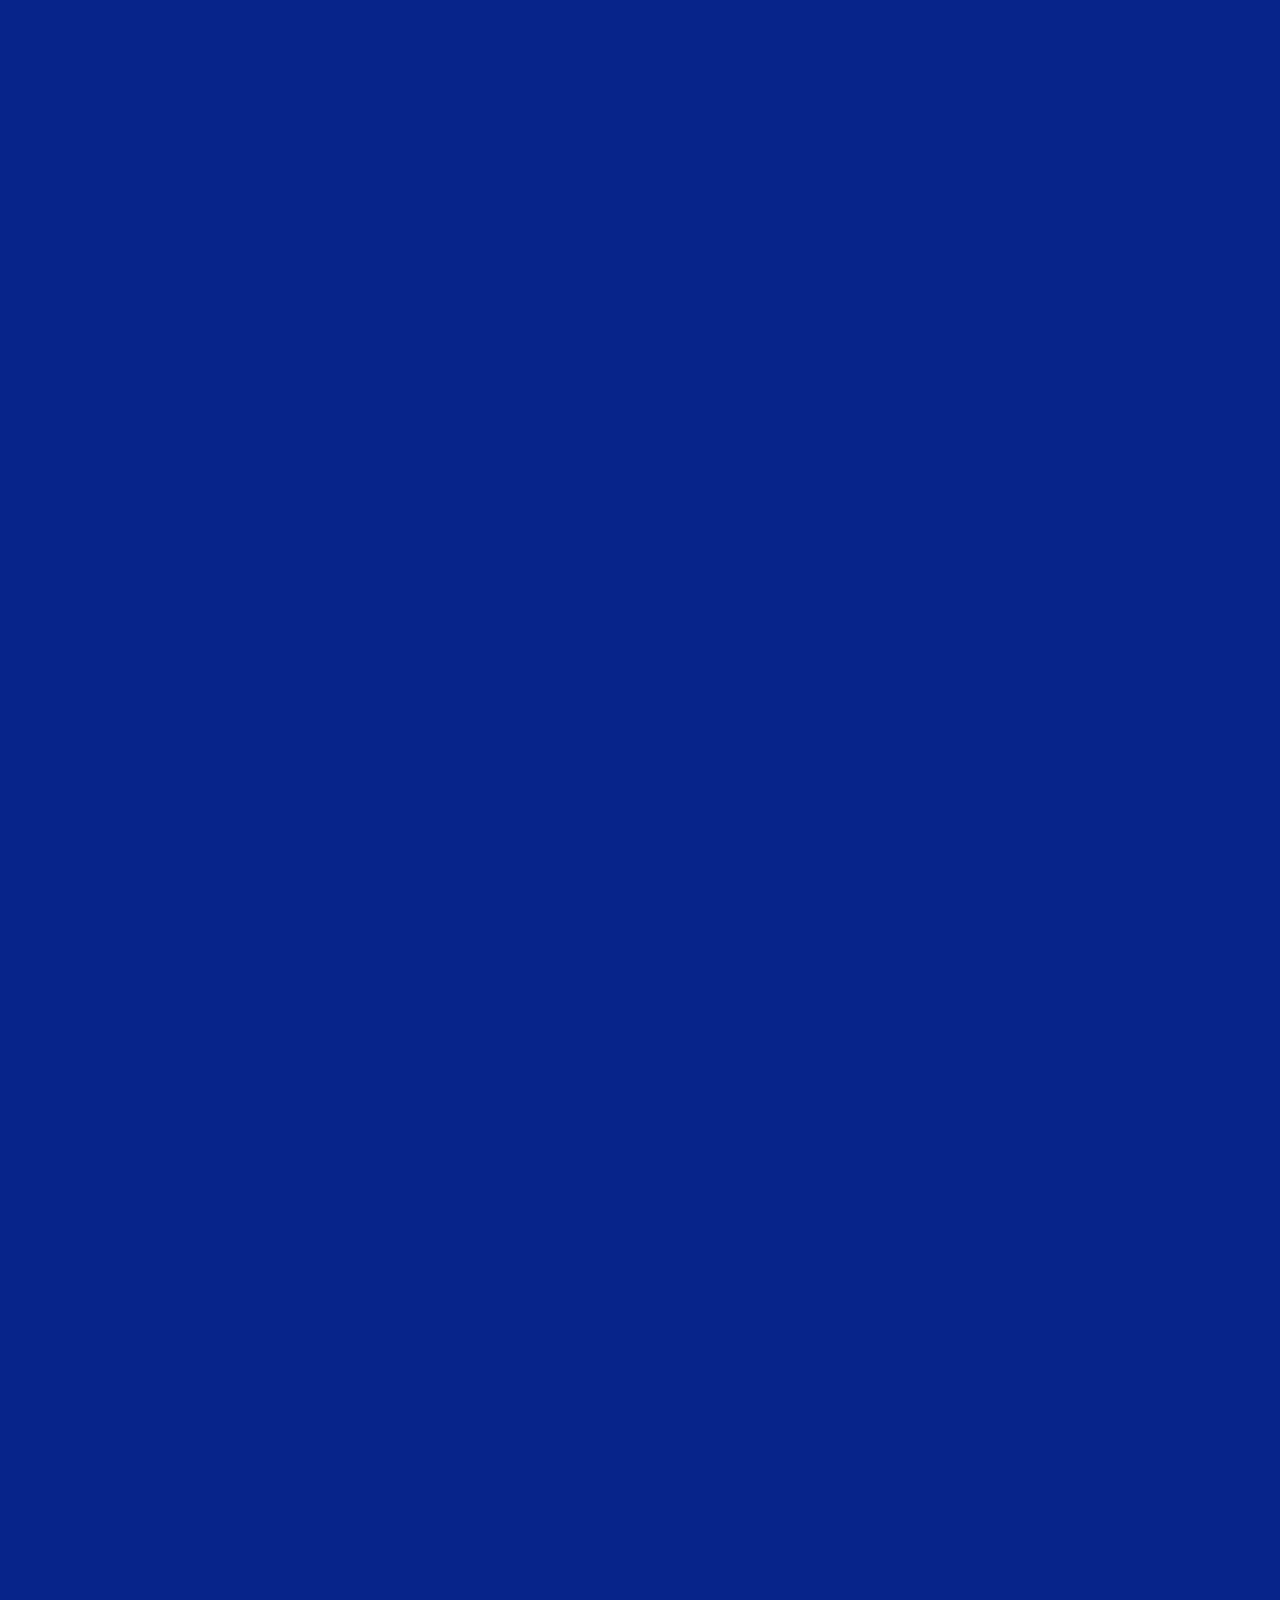
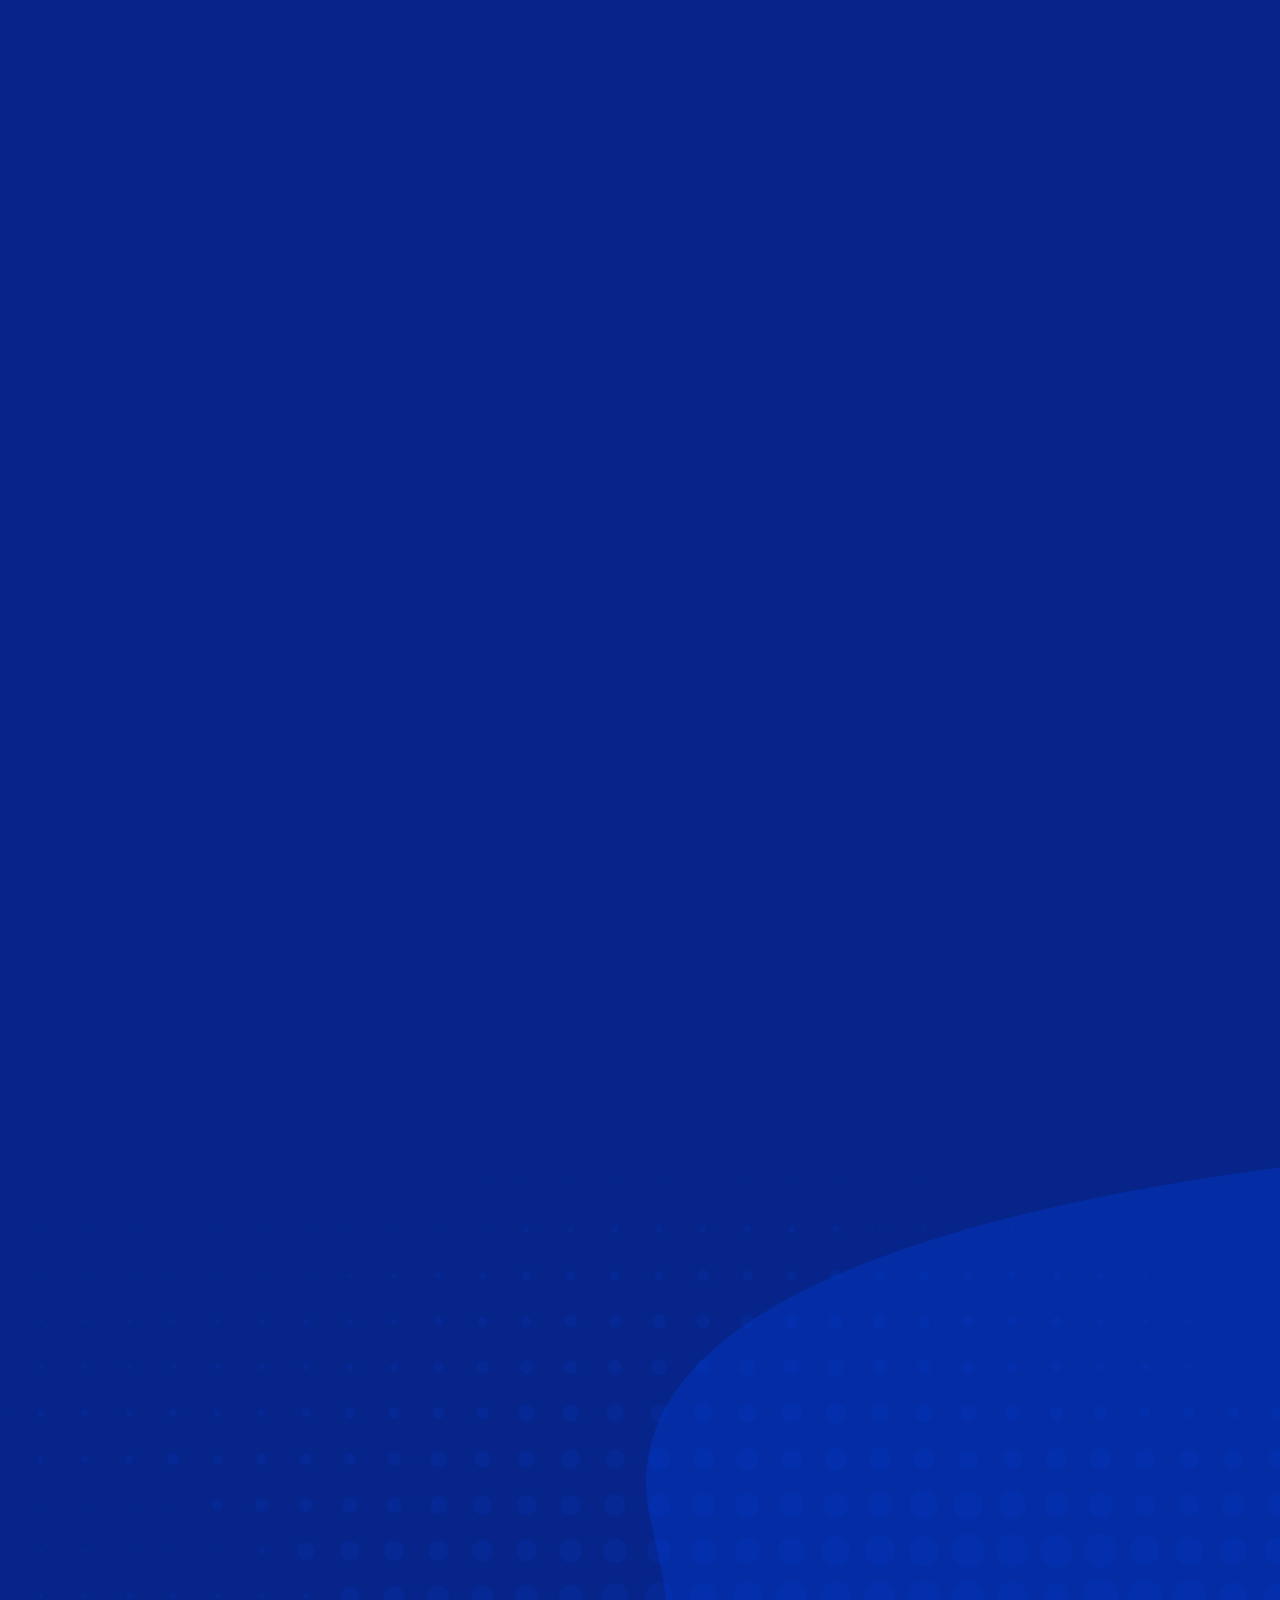
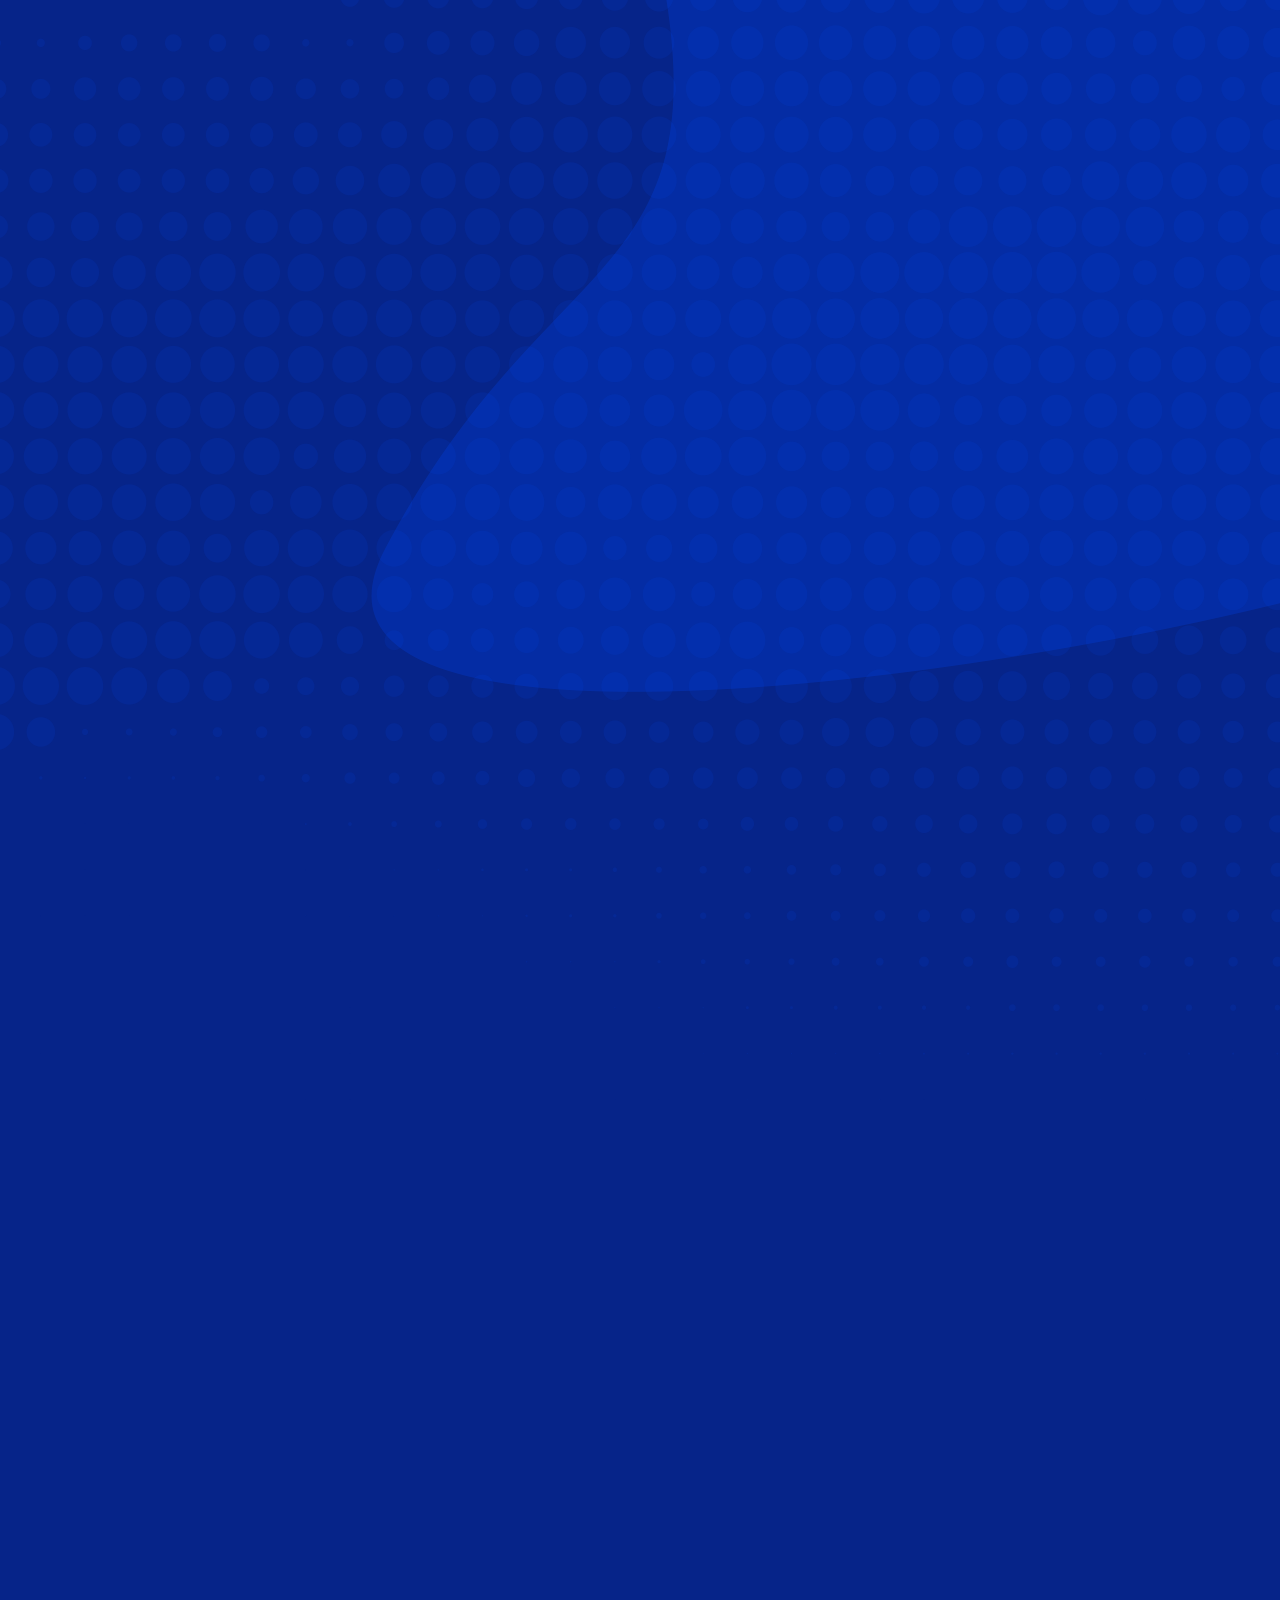
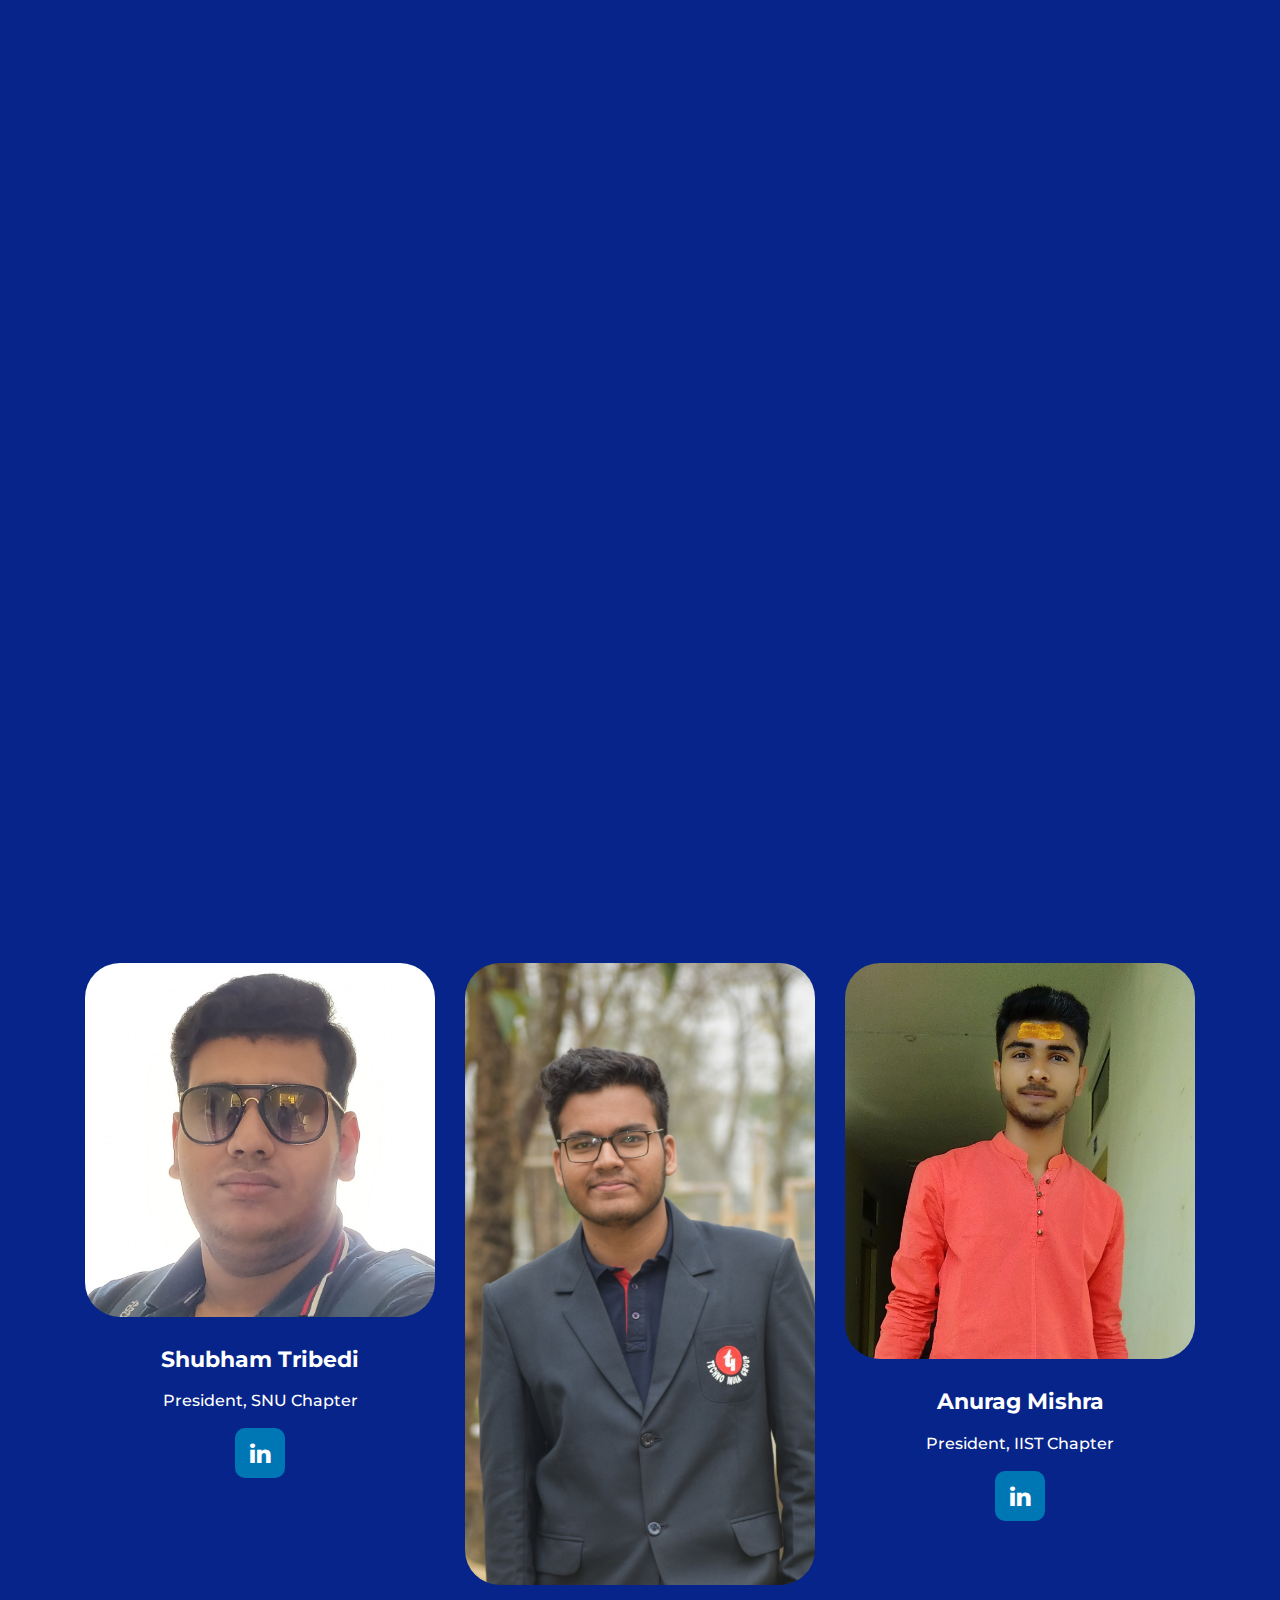
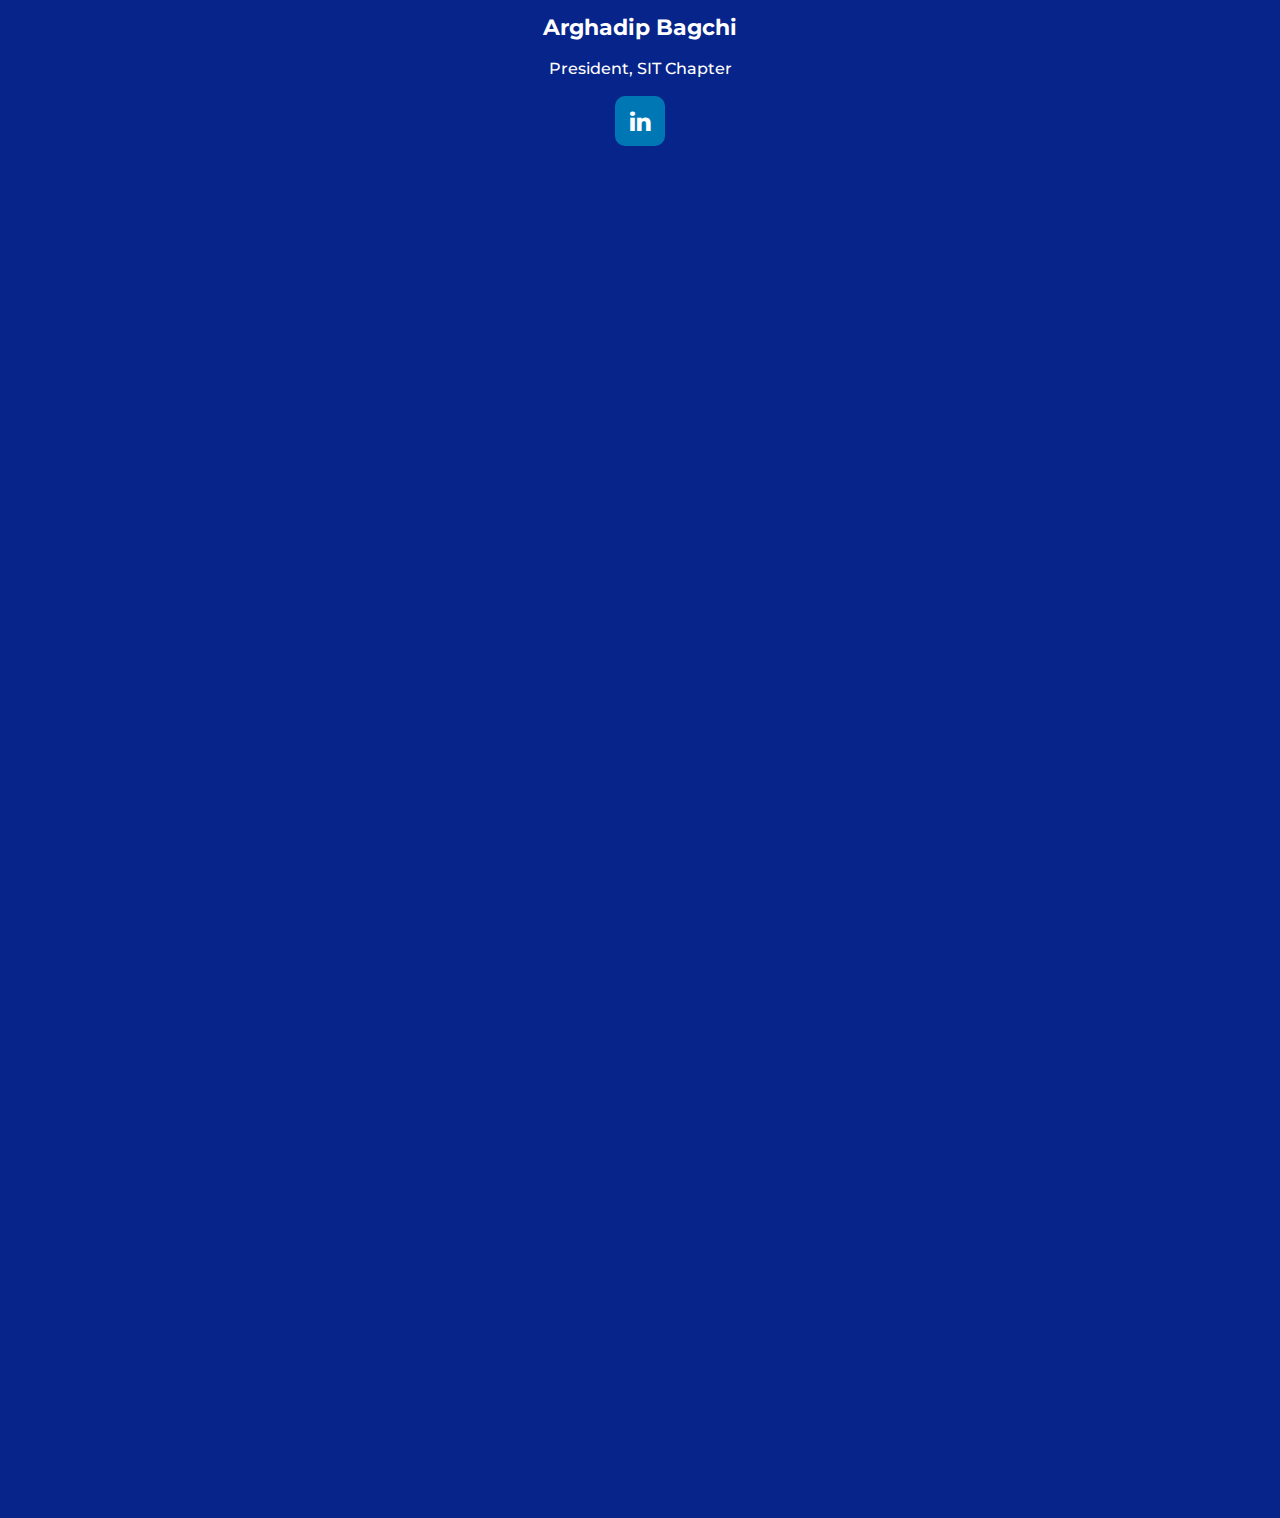
==== commit b0f31e2d: "Update index.html" ====
--- a/index.html
+++ b/index.html
@@ -671,9 +671,7 @@
                             <div class="space-10"></div>
                             <div class="single-team-social">
                                 <ul>
-                                    <li><a class="ico-1" href="#"><i class="fa fa-linkedin"></i></a></li>
-                                    <li><a class="ico-2" href="#"><i class="fa fa-dribbble"></i></a></li>
-                                    <li><a class="ico-3" href="#"><i class="fa fa-twitter "></i></a></li>
+                                    <li><a class="ico-1" href="shubhamtribedi89@gmail.com"><i class="fa fa-linkedin"></i></a></li>
                                 </ul>
                             </div>
                         </div>
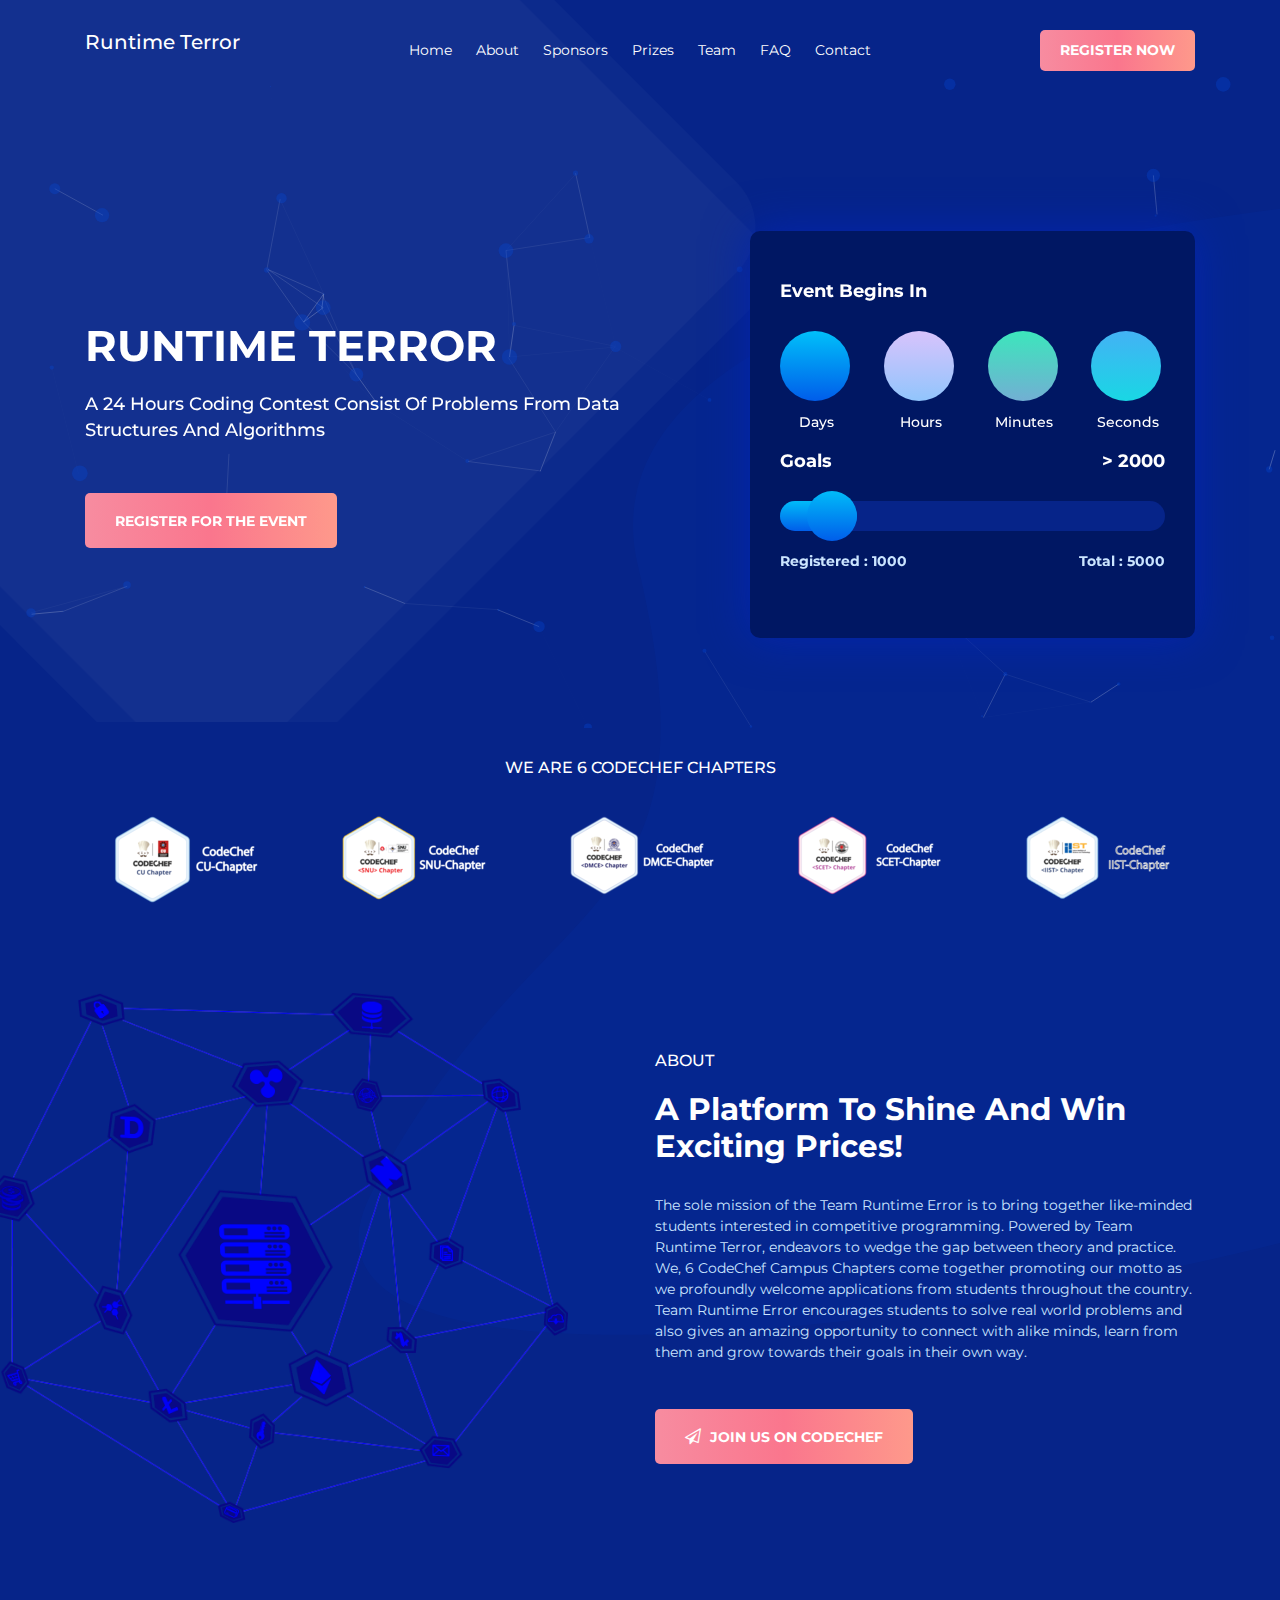
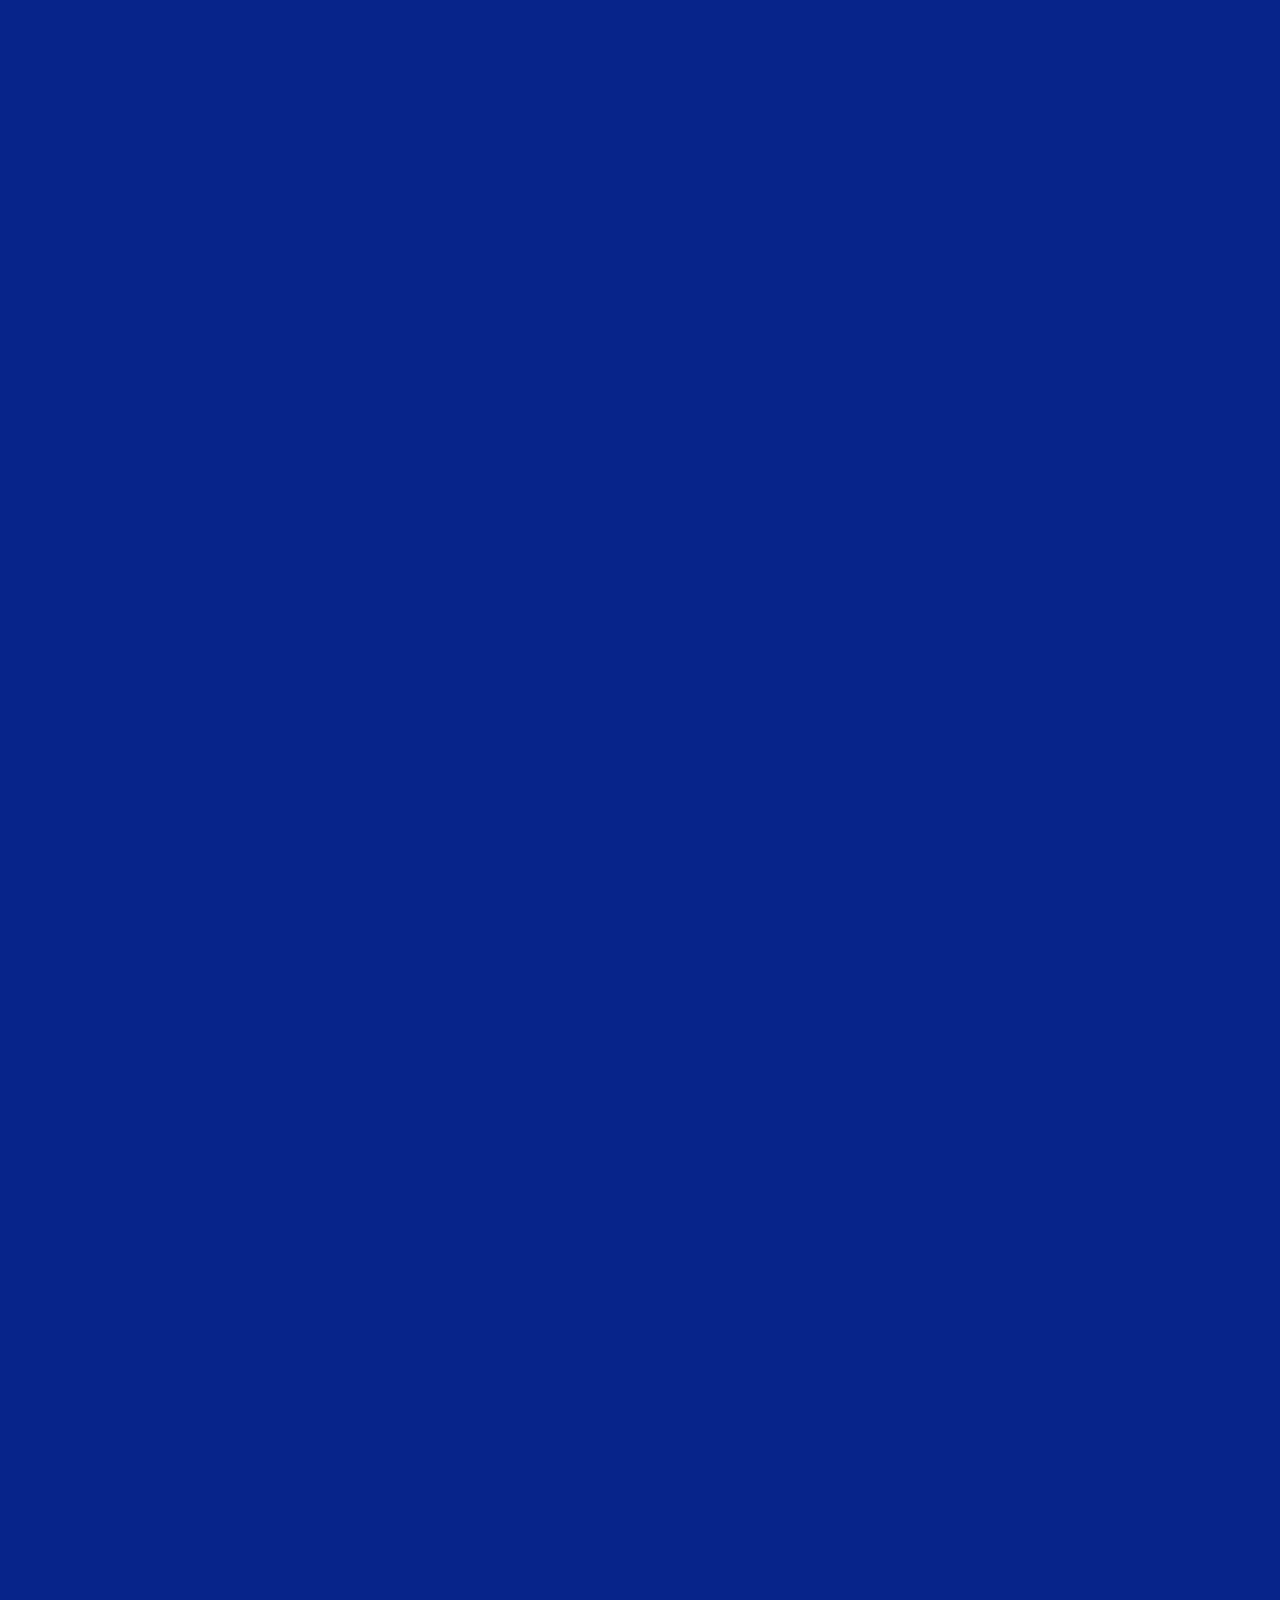
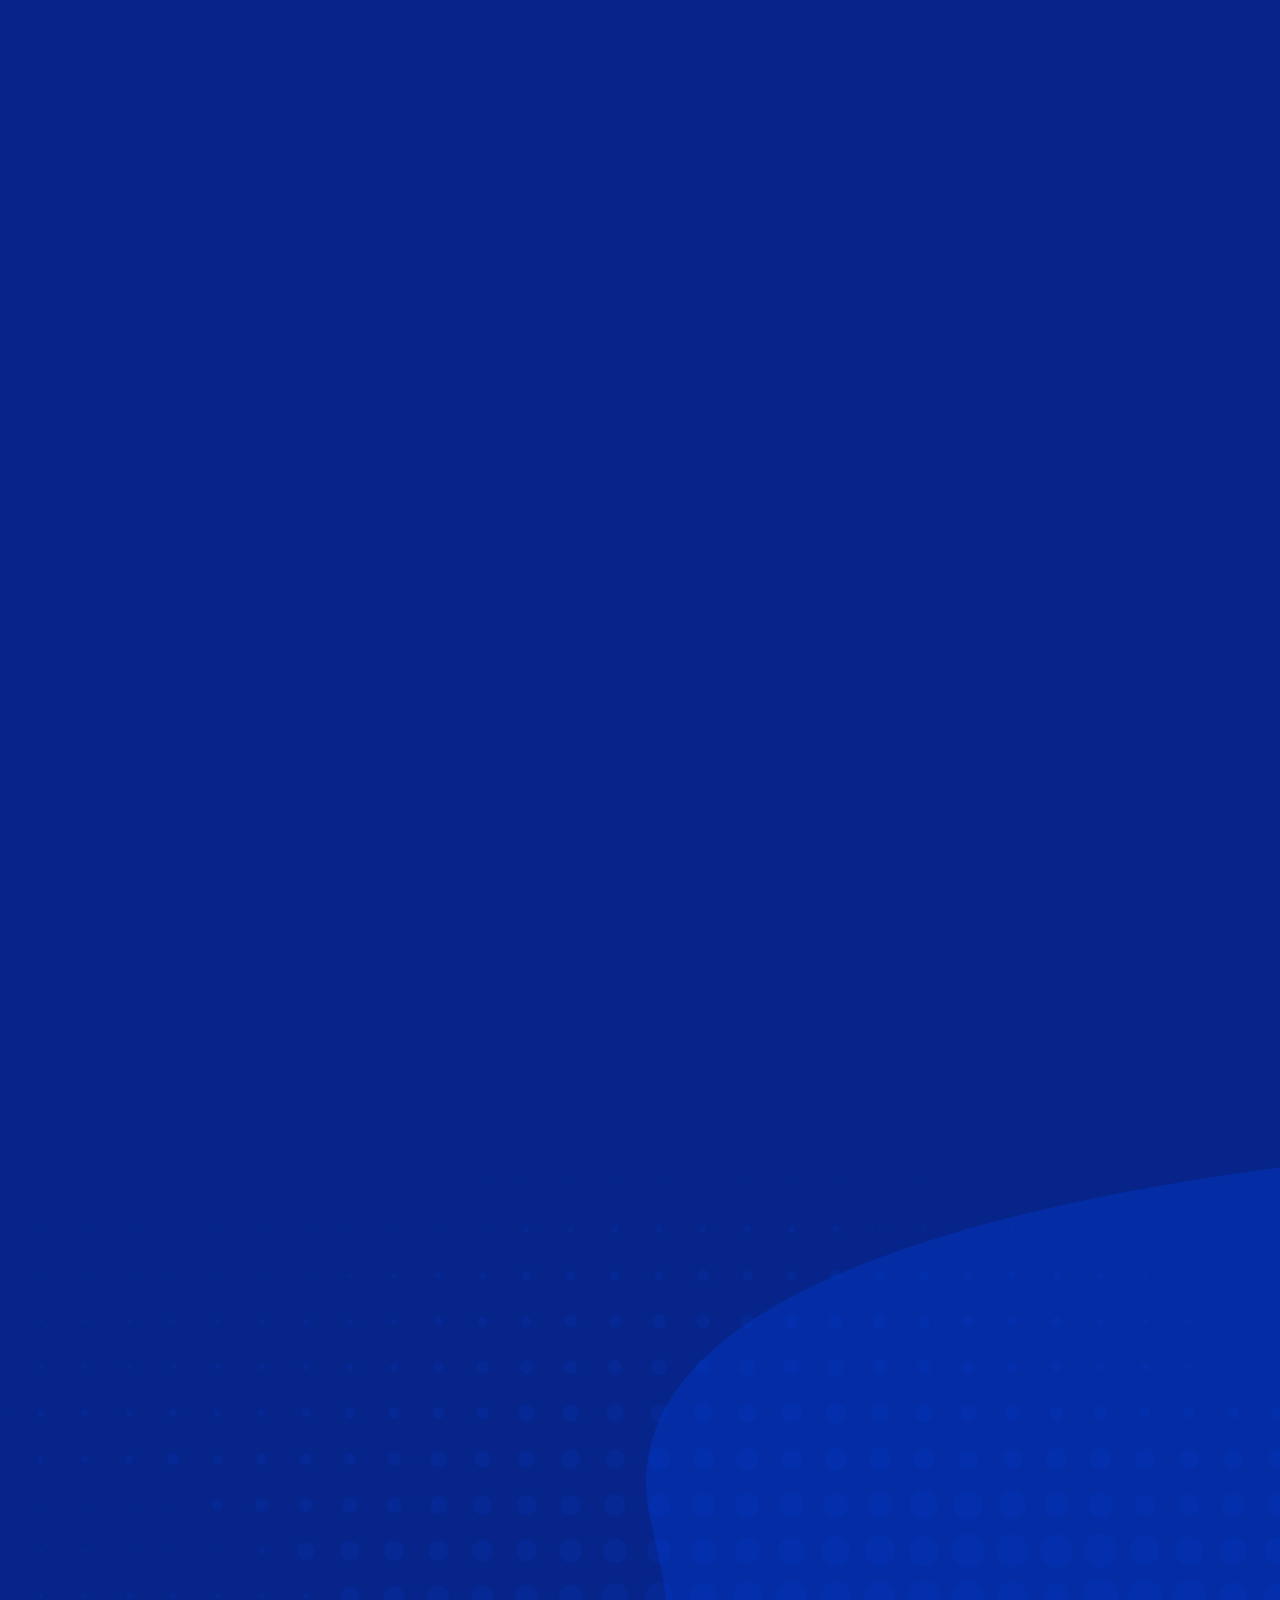
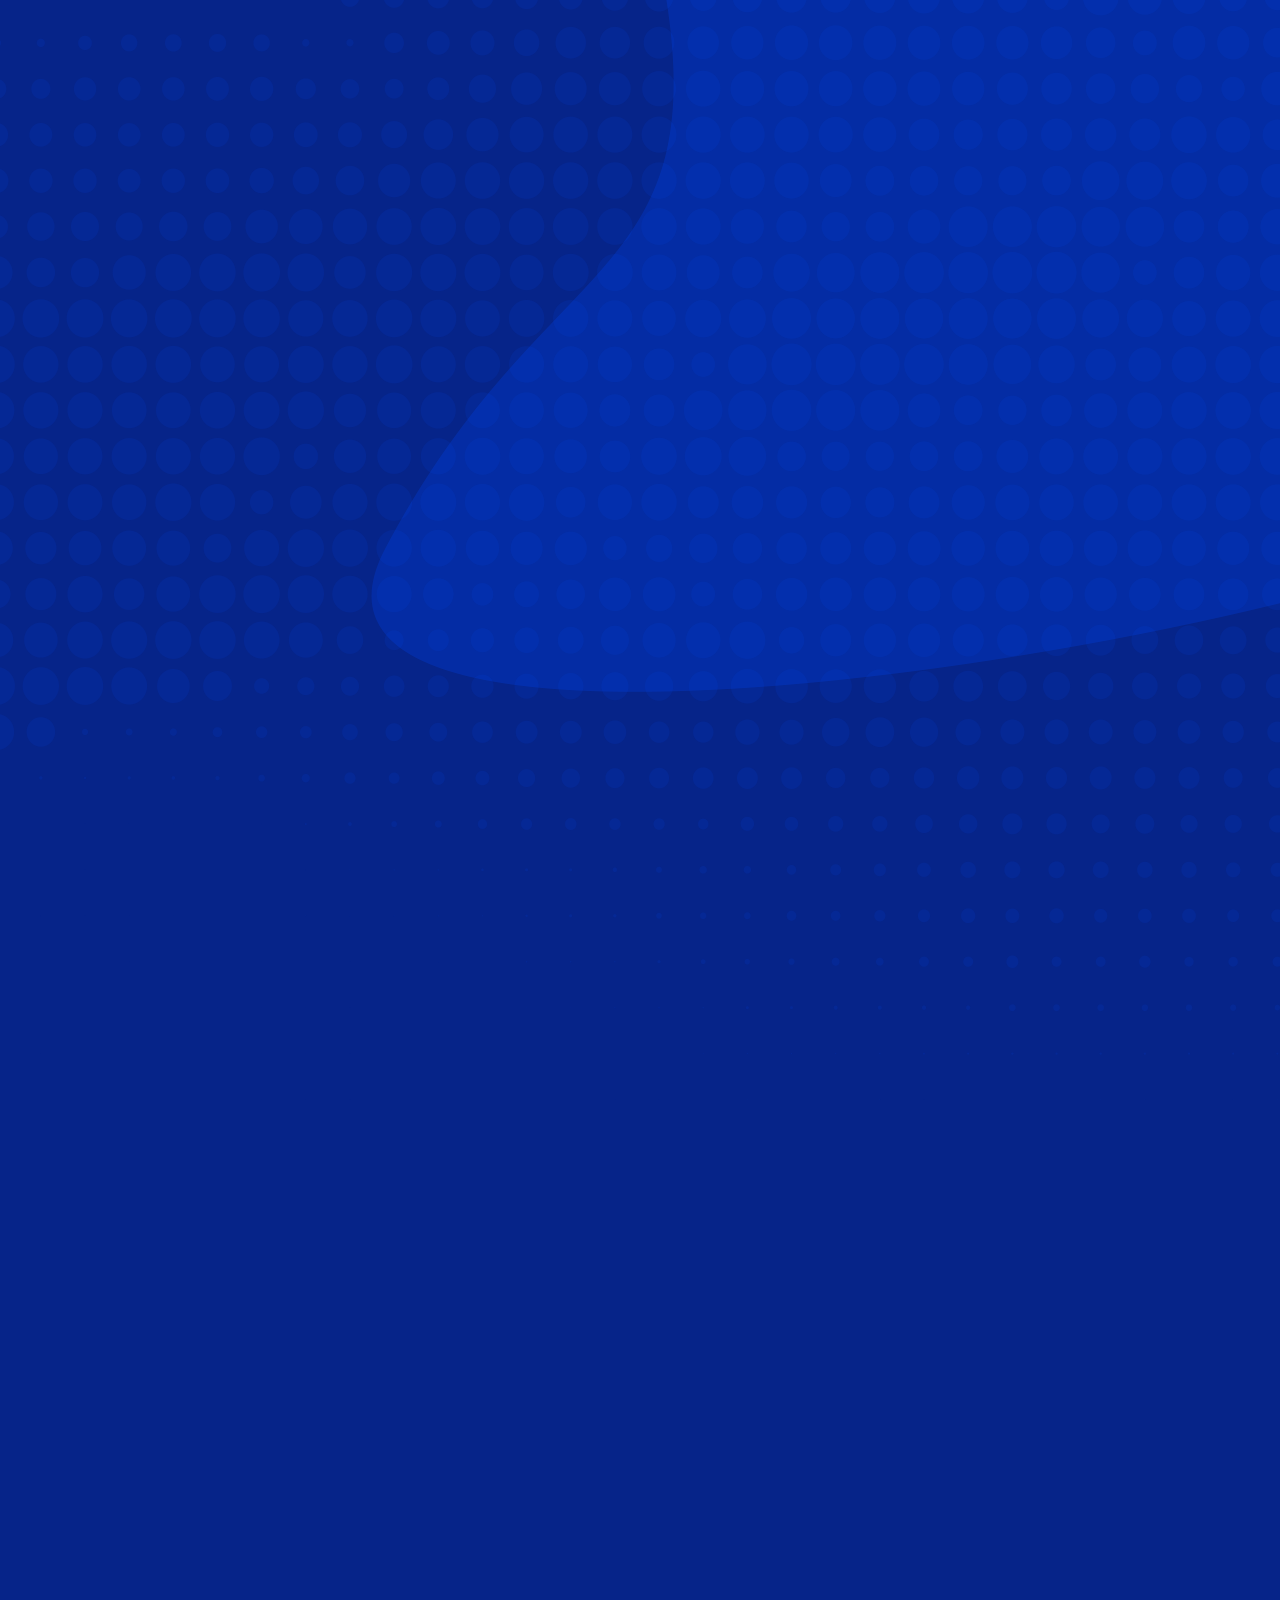
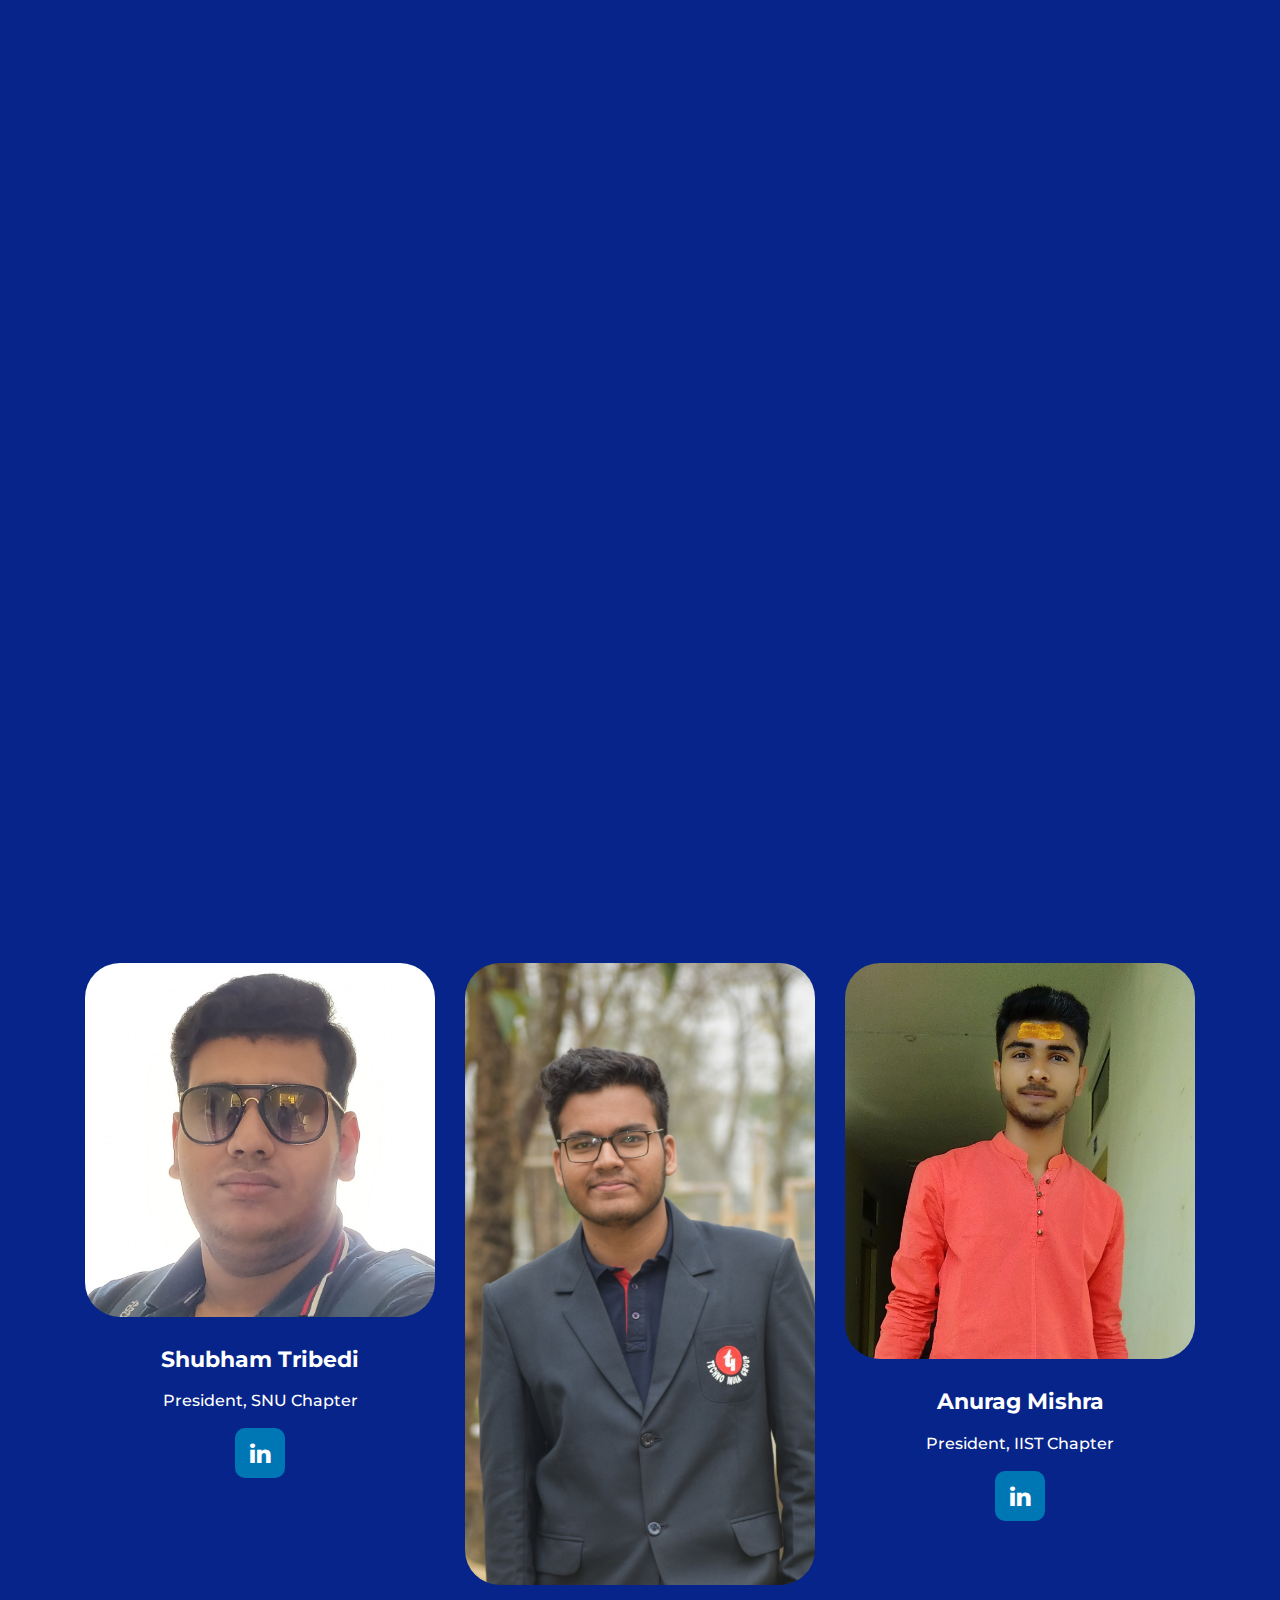
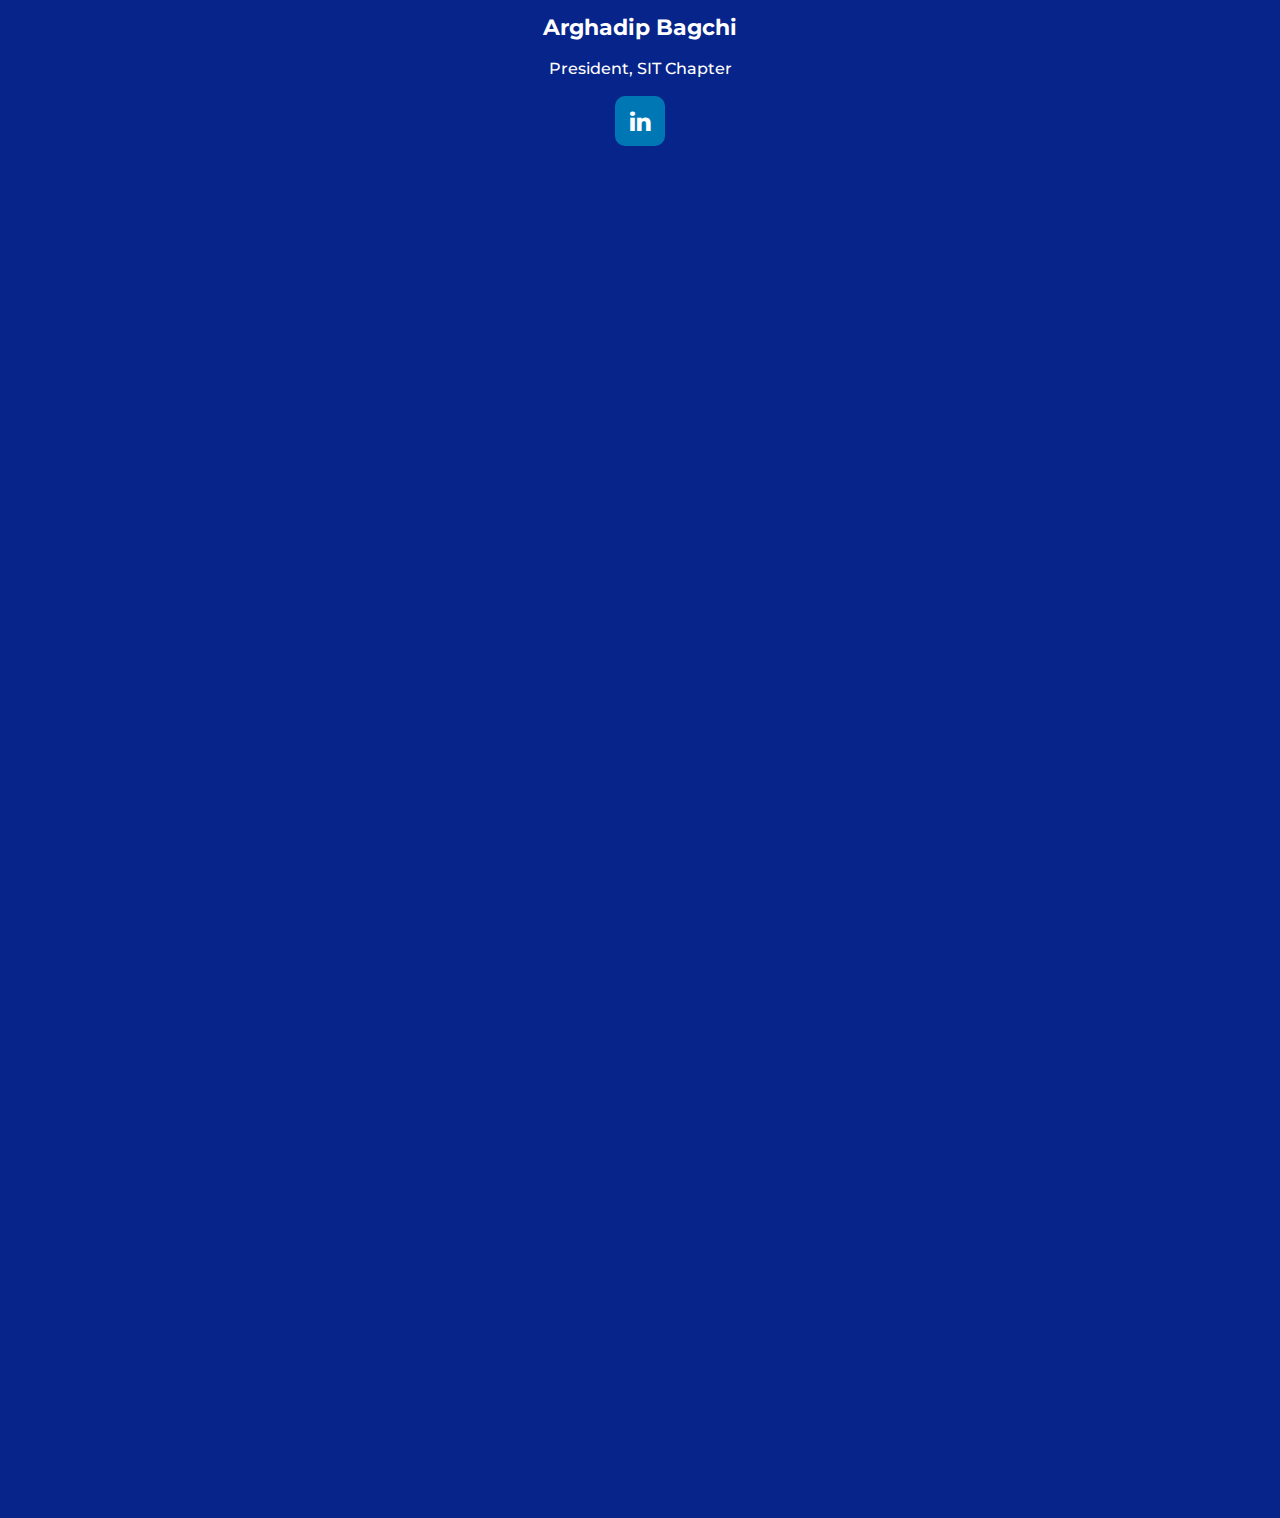
==== commit f31bdad6: "Update index.html" ====
--- a/index.html
+++ b/index.html
@@ -671,7 +671,7 @@
                             <div class="space-10"></div>
                             <div class="single-team-social">
                                 <ul>
-                                    <li><a class="ico-1" href="shubhamtribedi89@gmail.com"><i class="fa fa-linkedin"></i></a></li>
+                                    <li><a class="ico-1" href="https://www.linkedin.com/in/shubham-tribedi"><i class="fa fa-linkedin"></i></a></li>
                                 </ul>
                             </div>
                         </div>
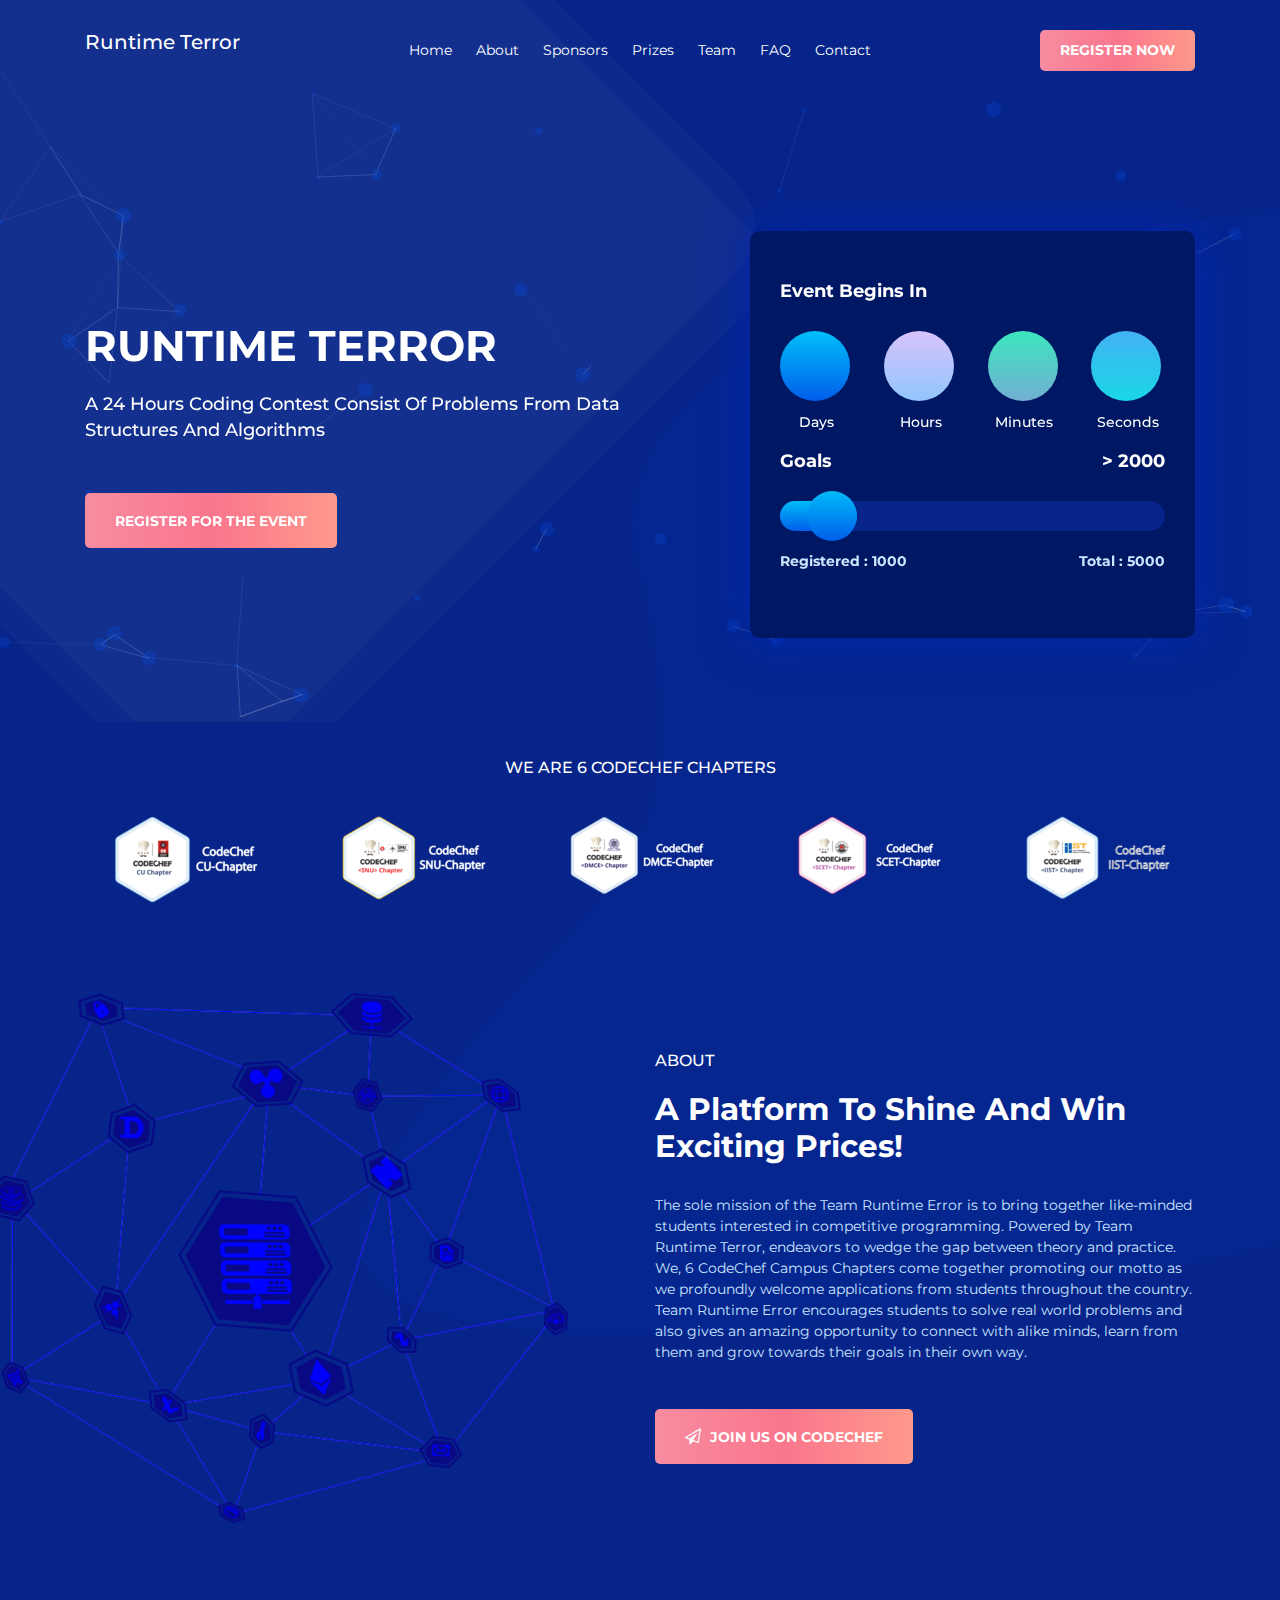
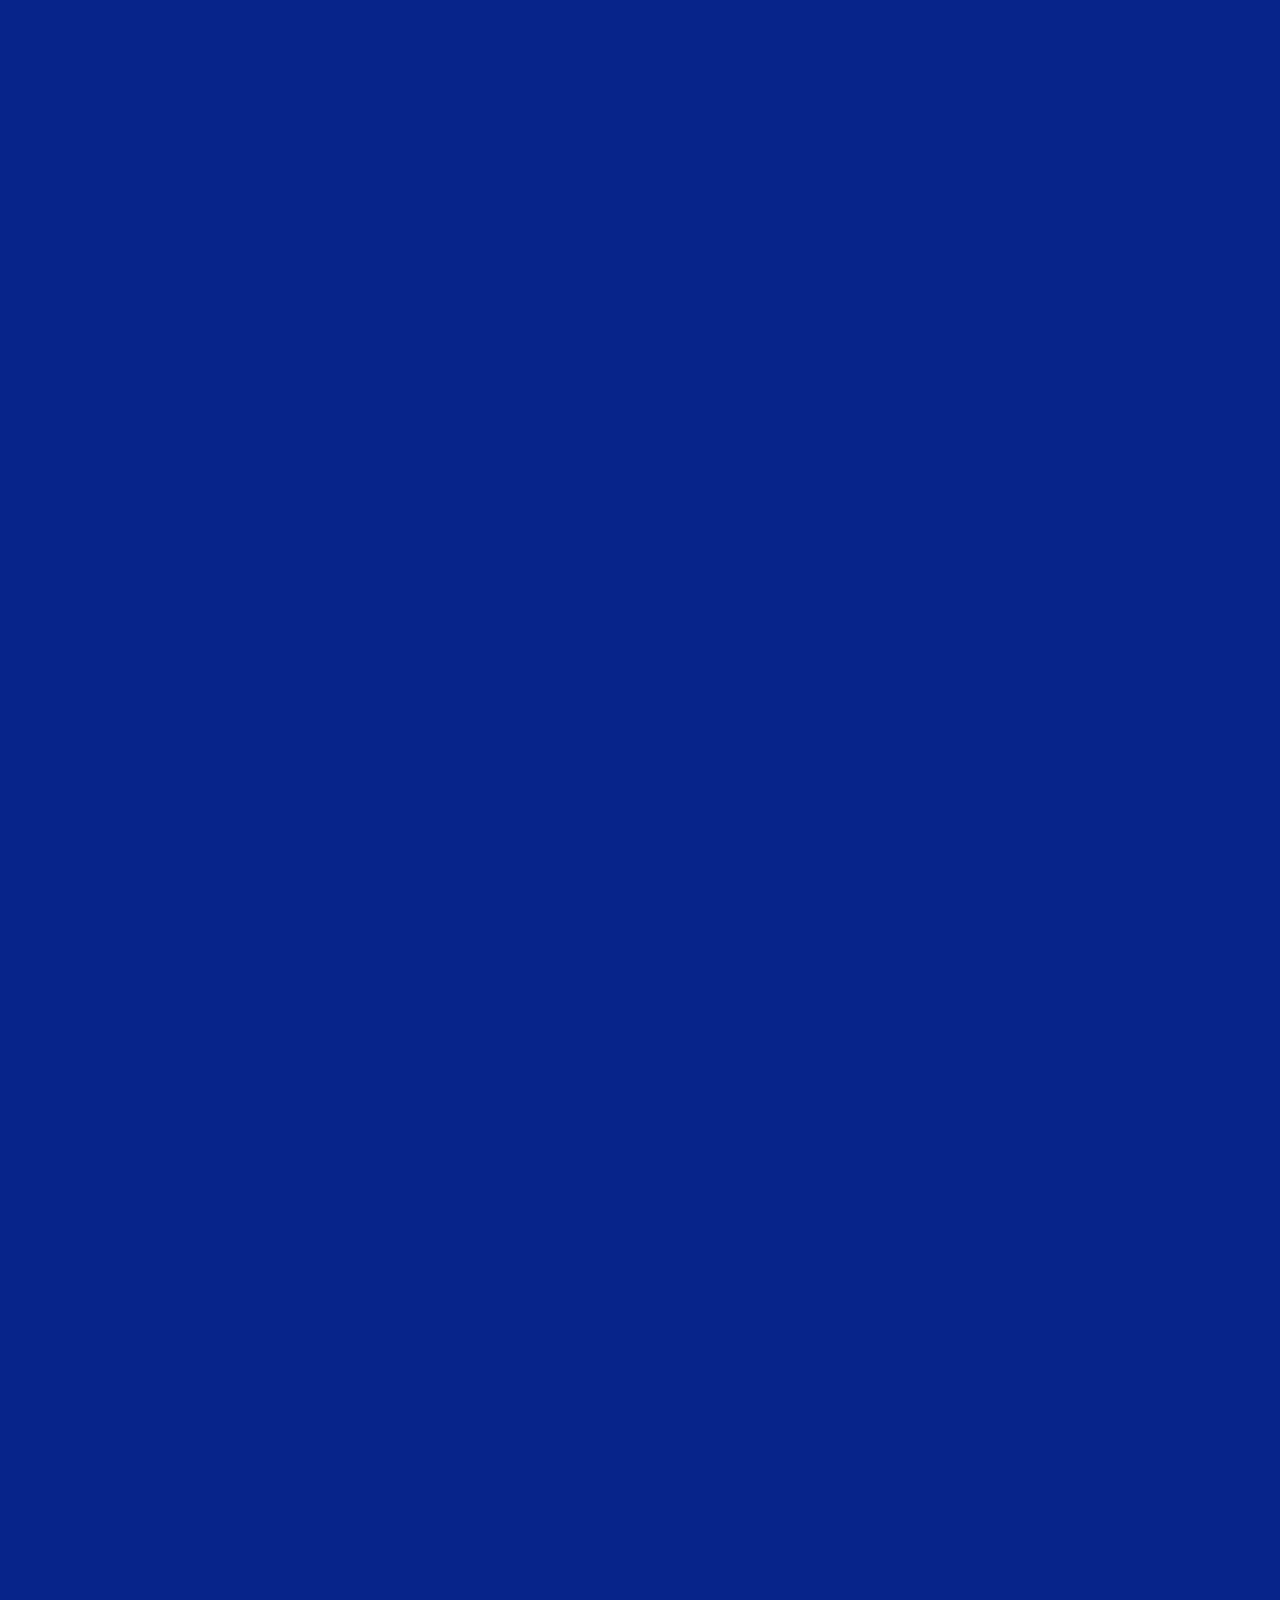
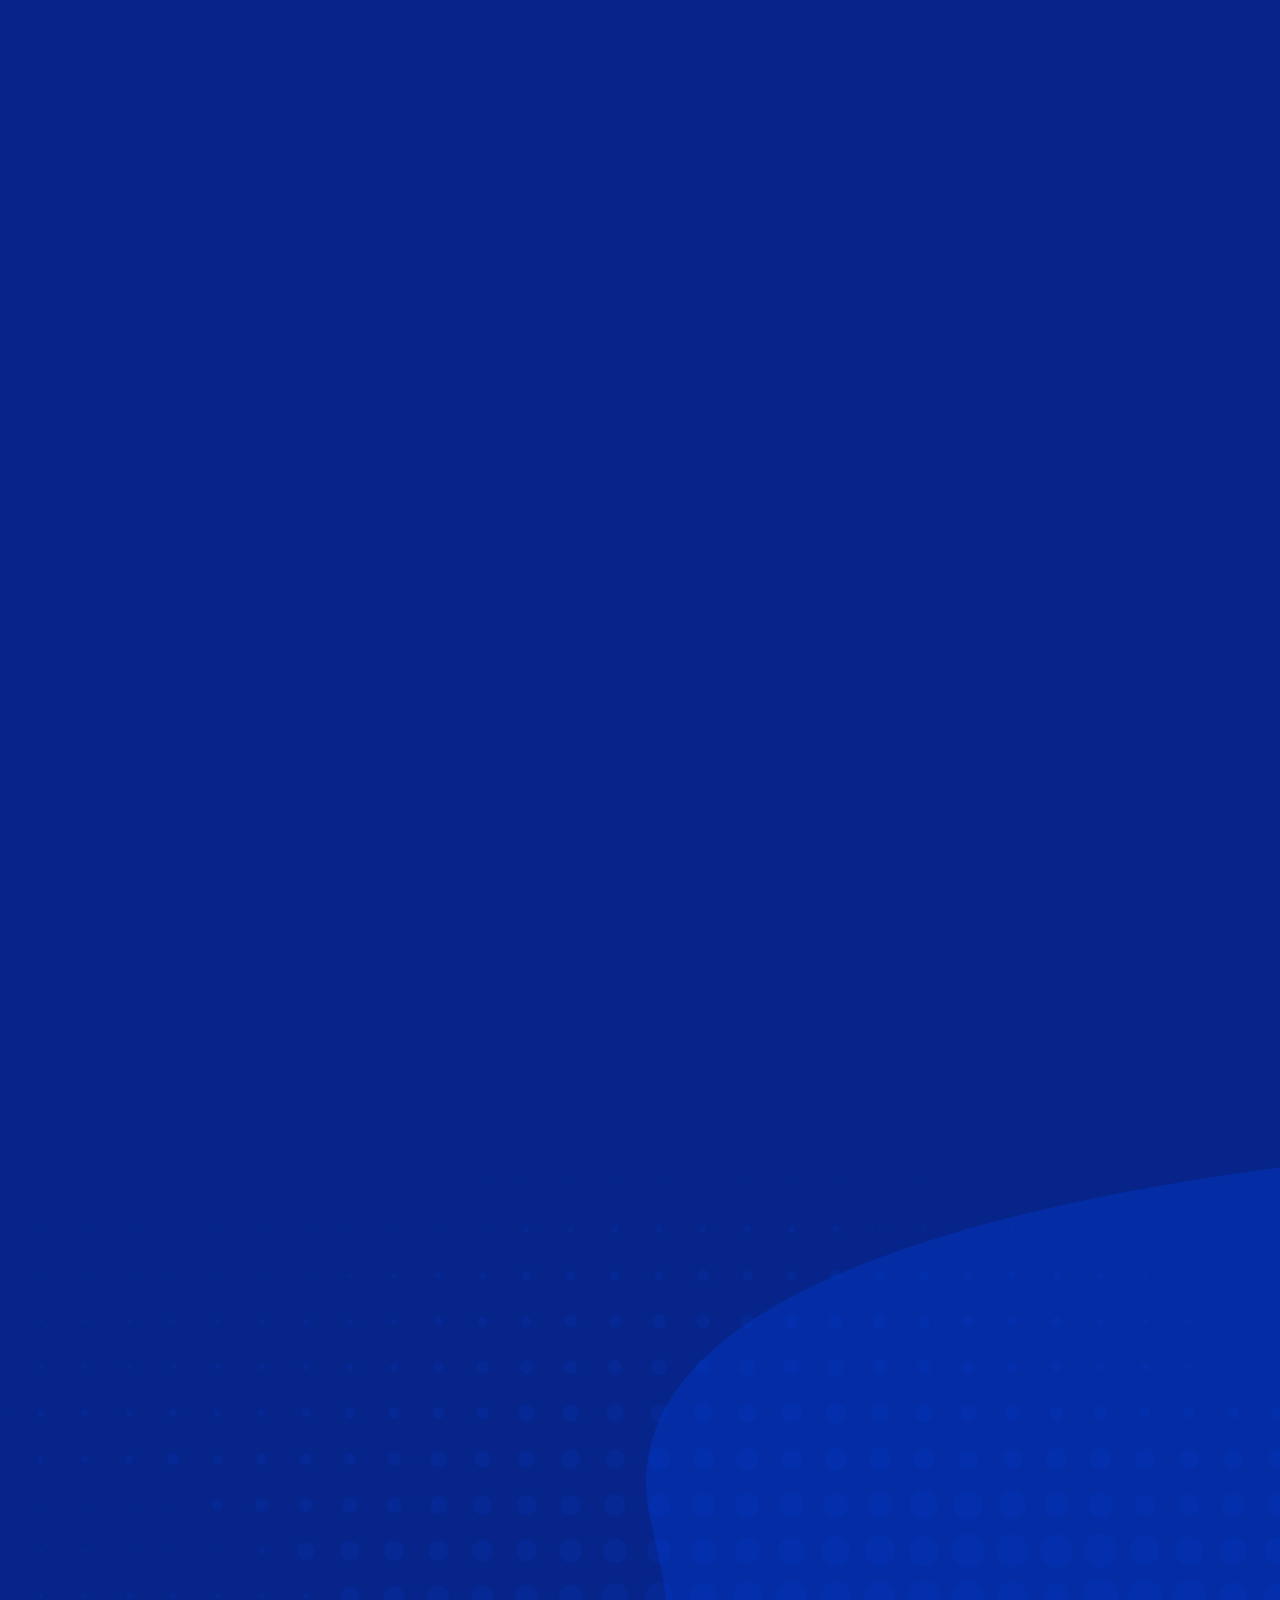
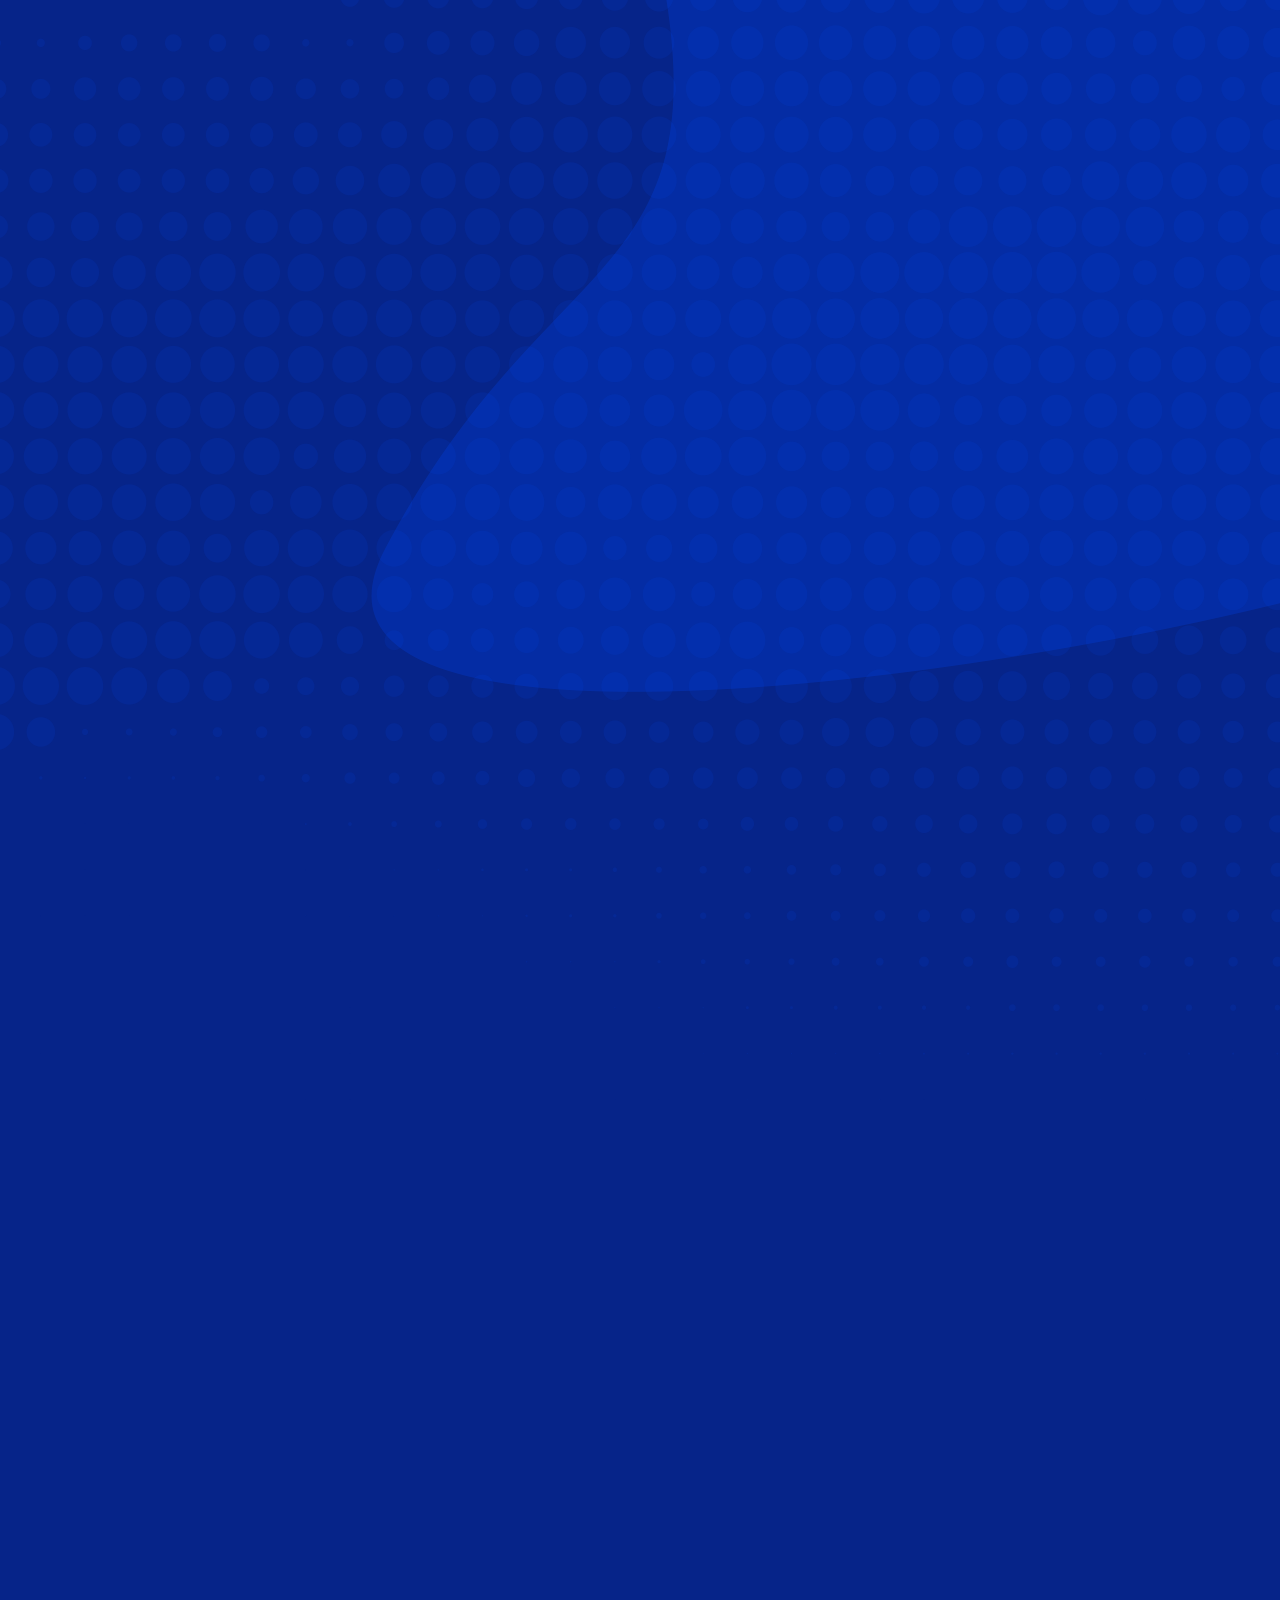
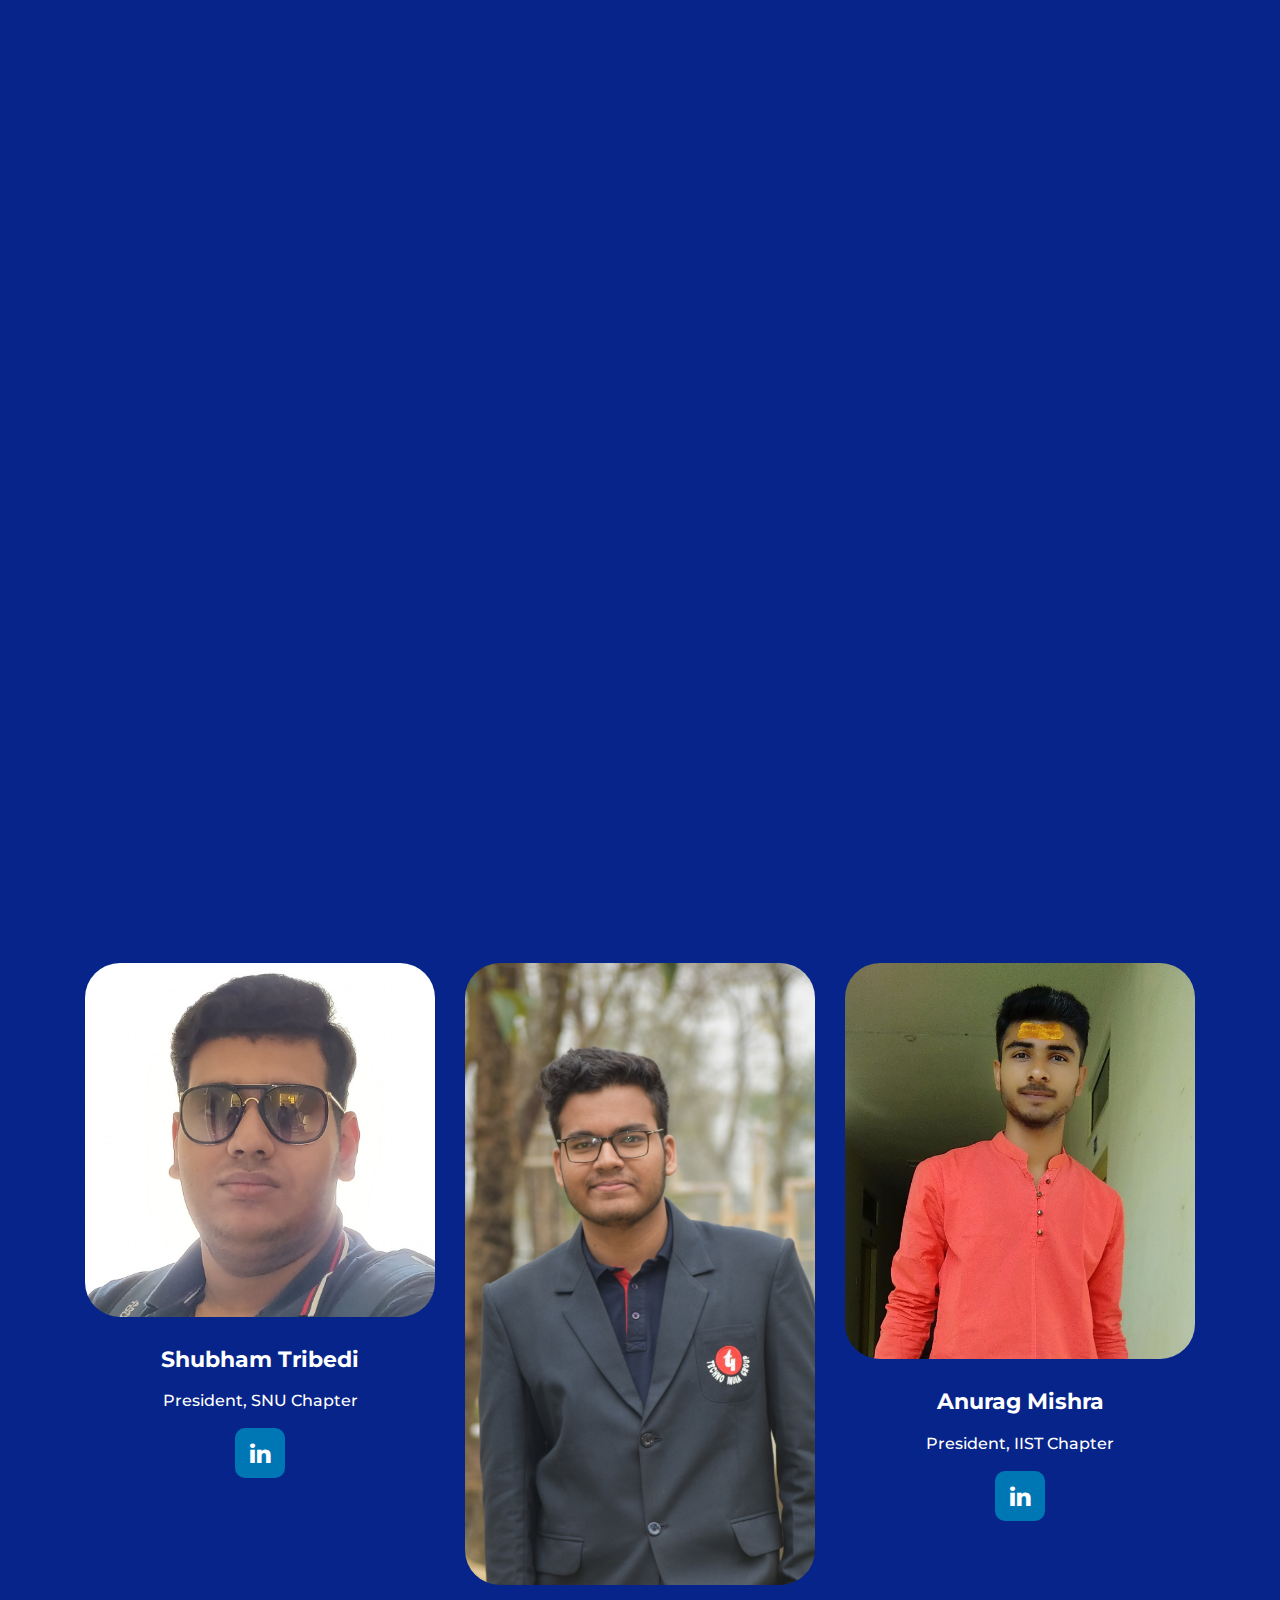
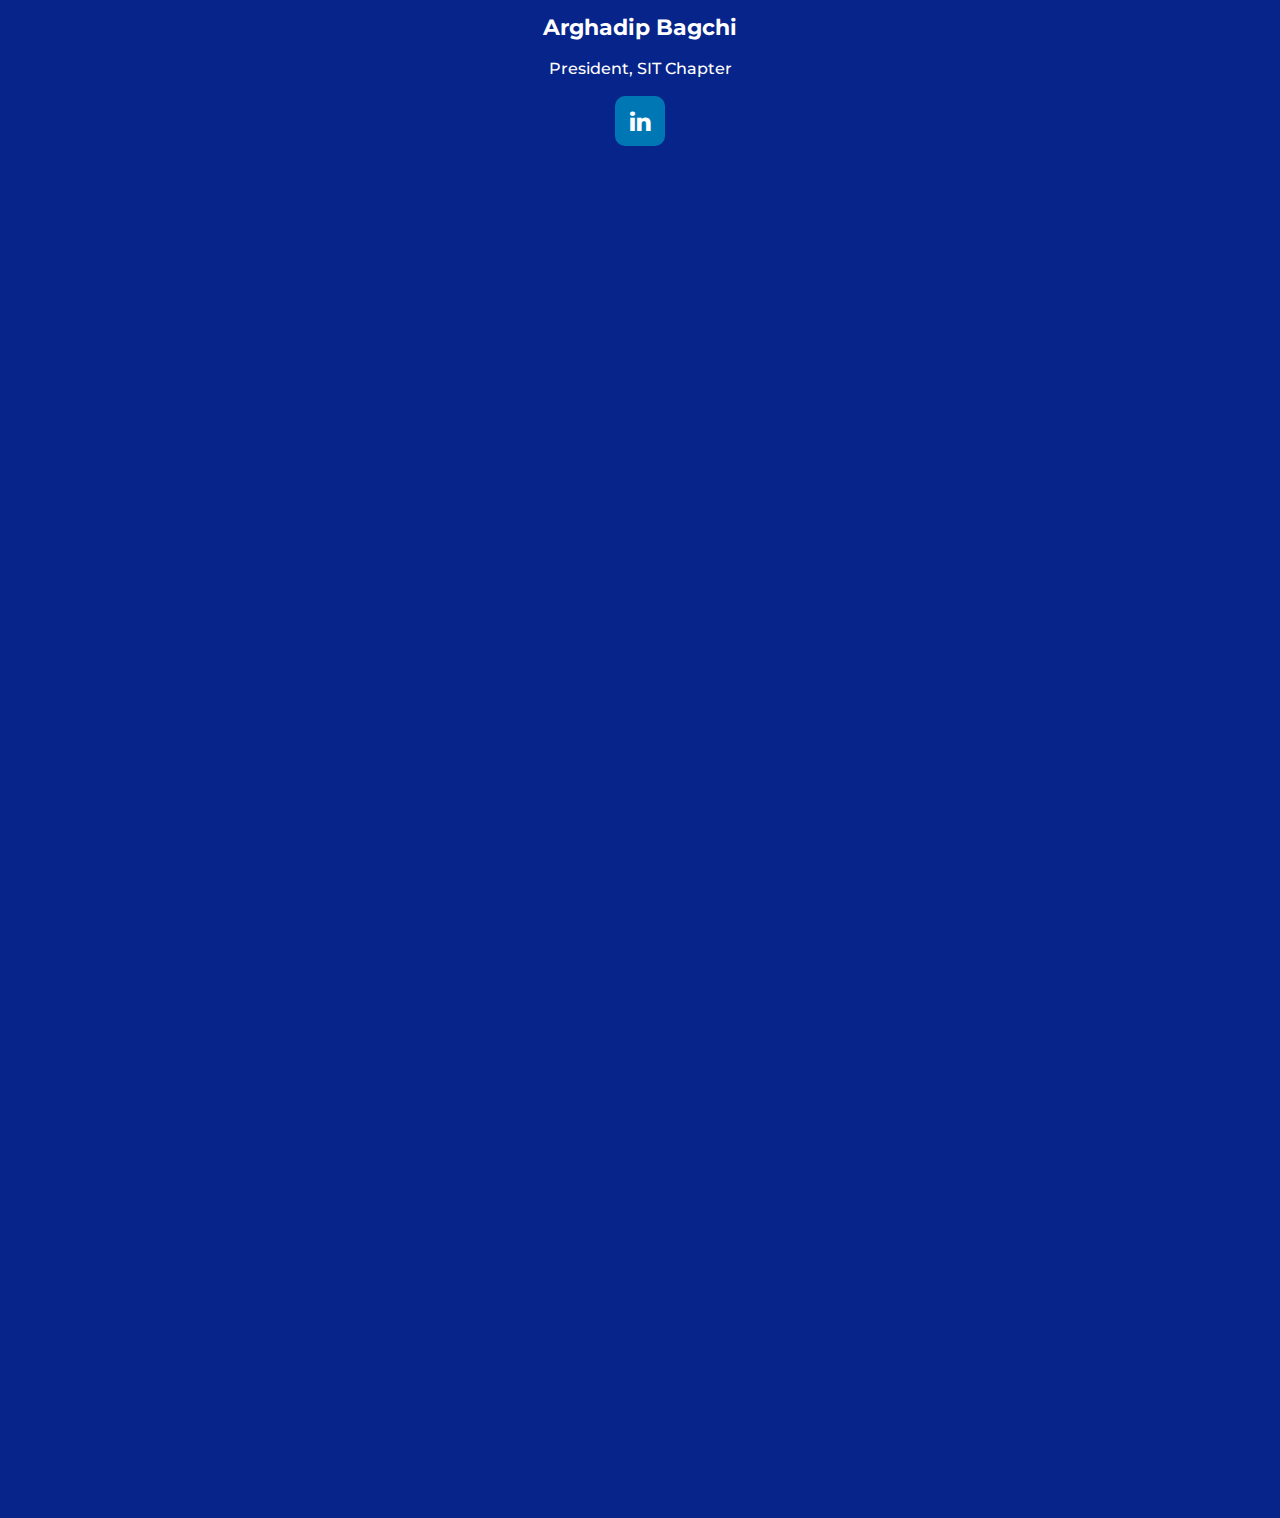
==== commit 402559e5: "Update index.html" ====
--- a/index.html
+++ b/index.html
@@ -286,7 +286,7 @@
                 <div class="col-12 col-lg">
                     <div class="single-document">
                         <div class="document-flag">
-                            <img src="assets/img/flag-2.jpg" alt="">
+                            <img src="assets/img/SNU.png" alt="">
                         </div>
                         <button class="single-document-text">
                             <span>SNU</span>
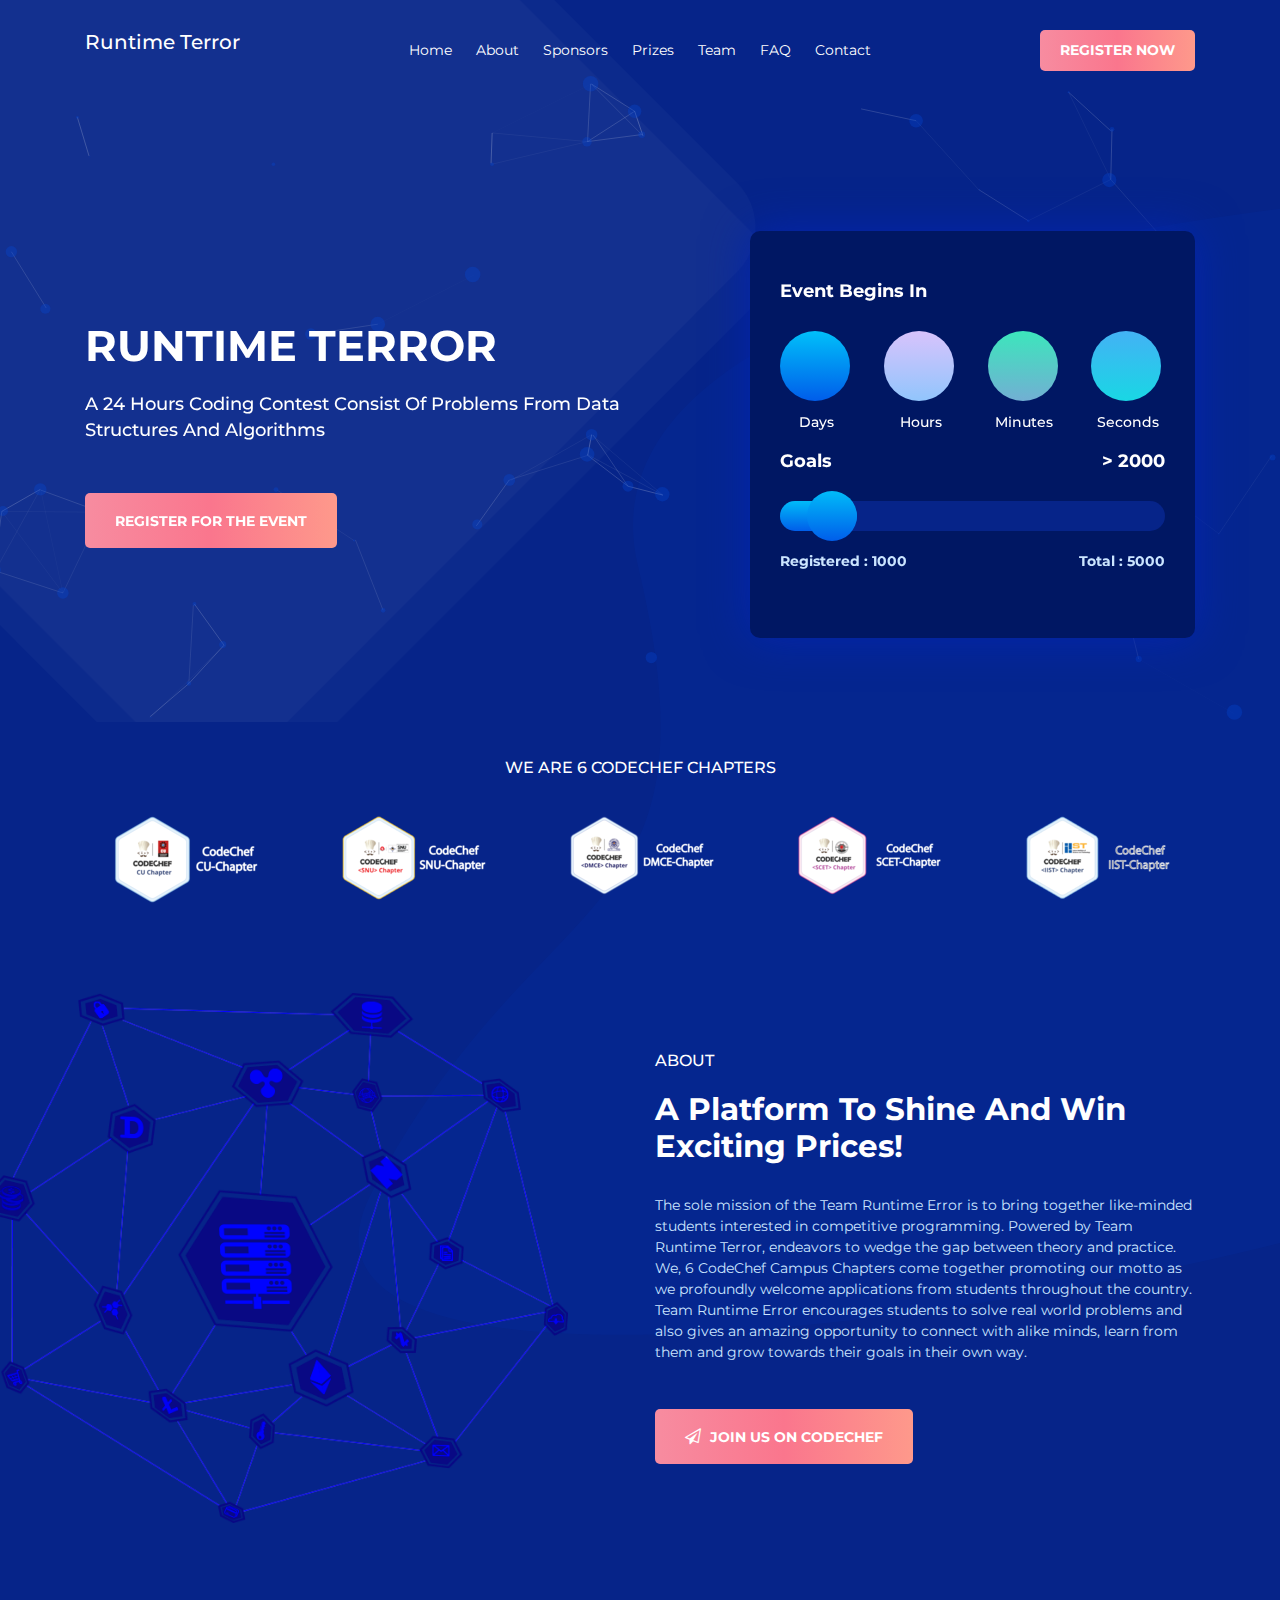
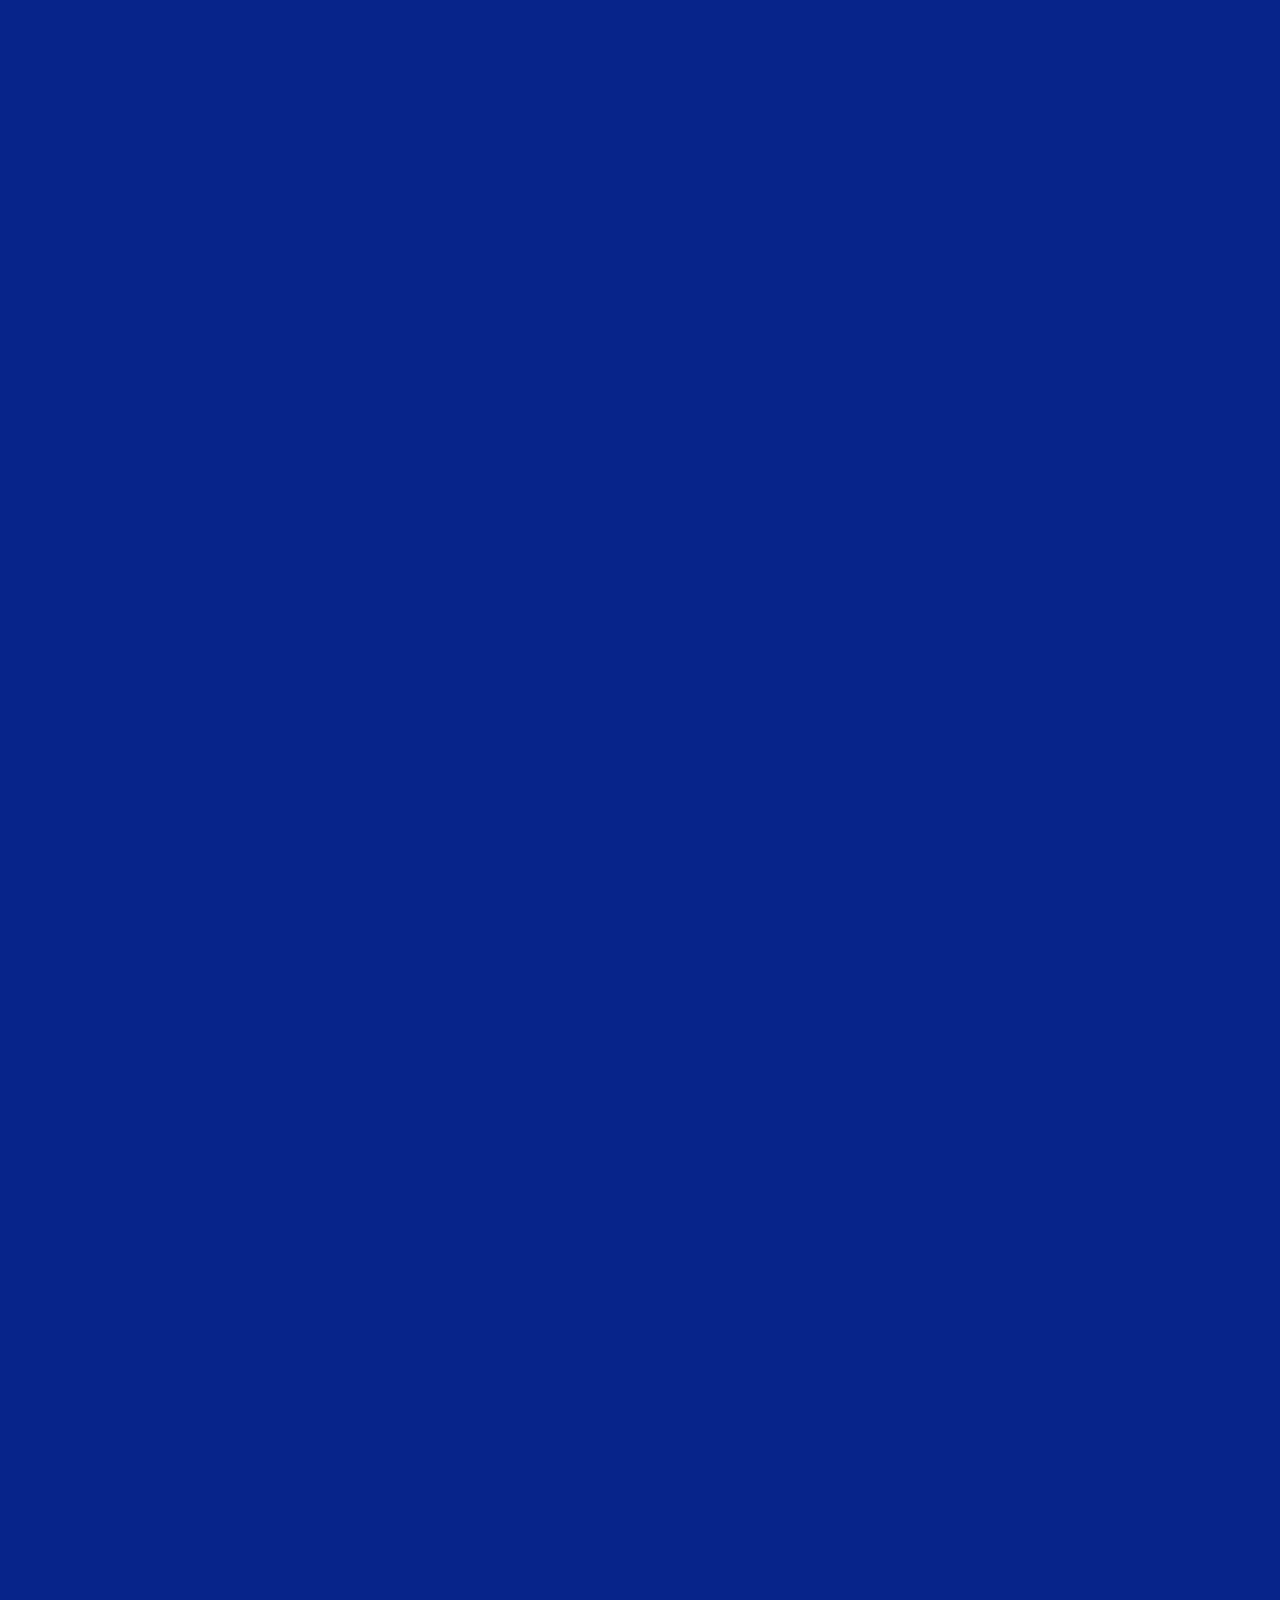
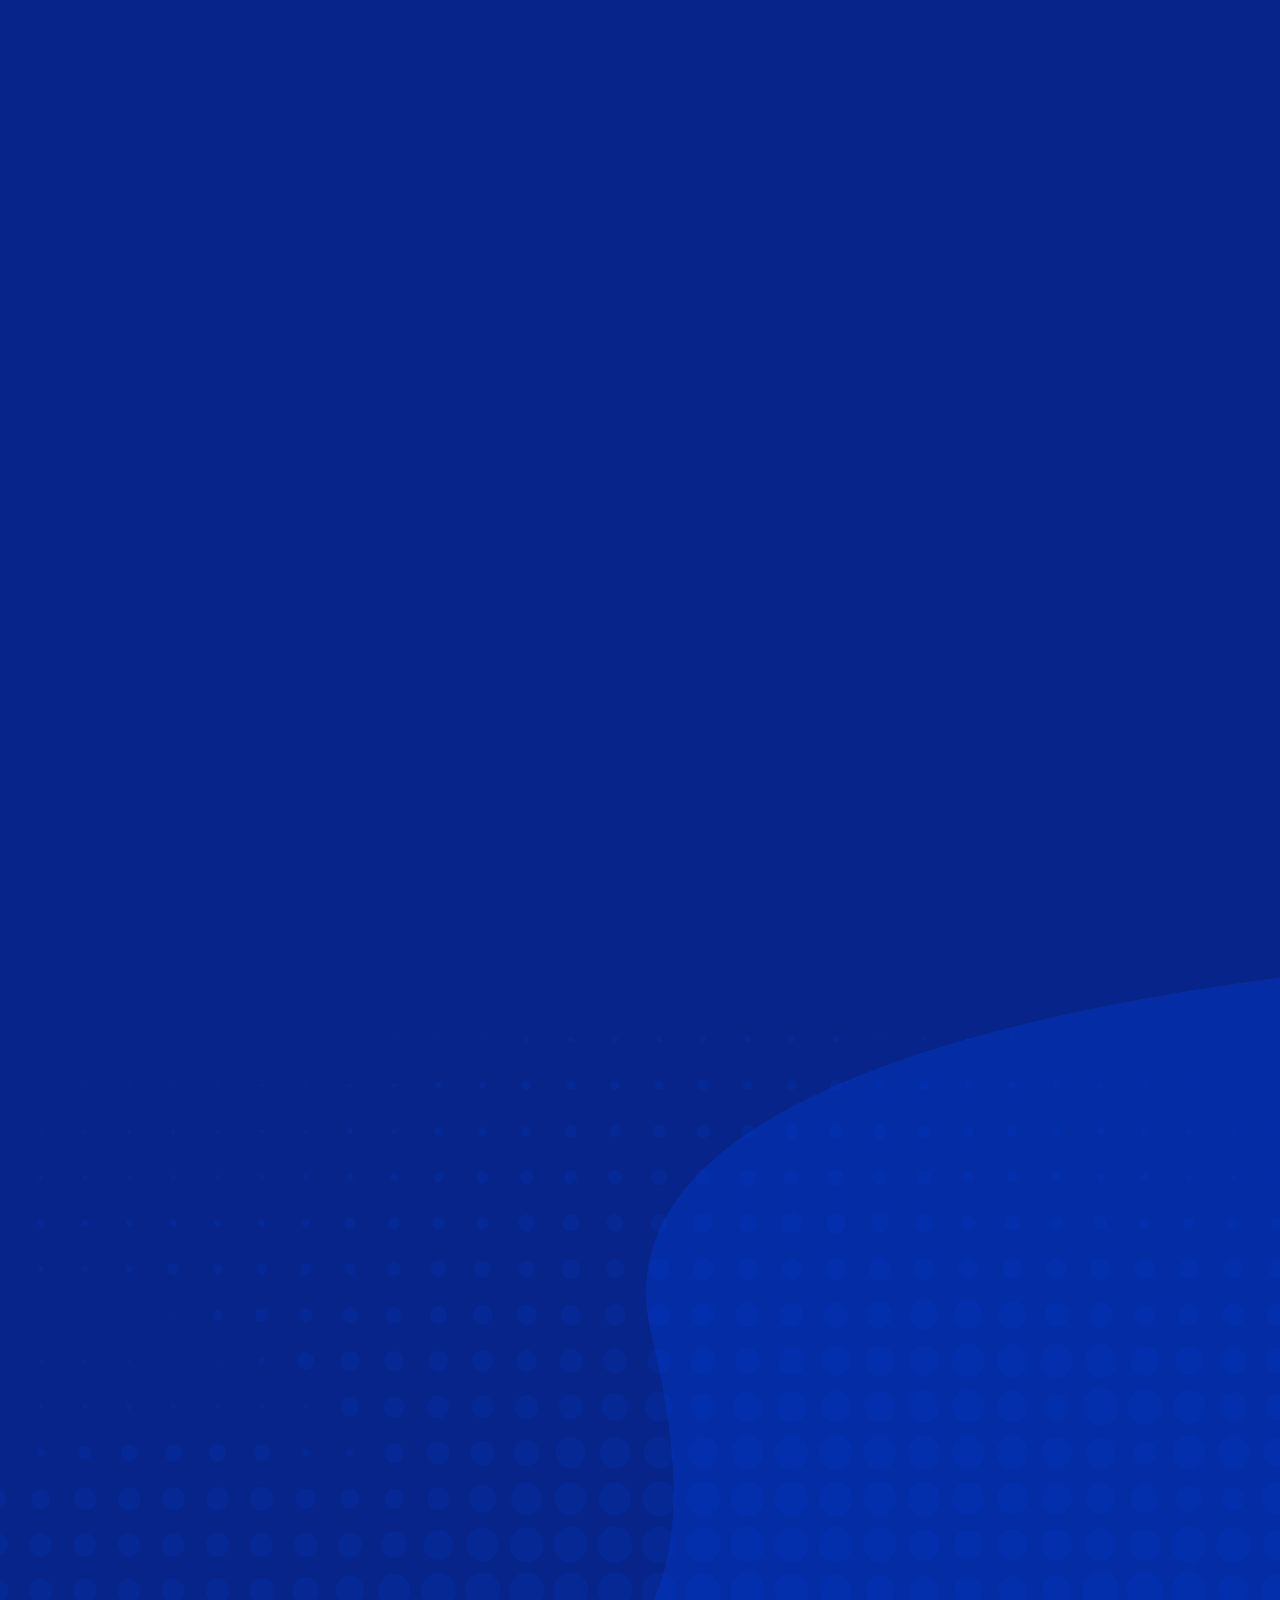
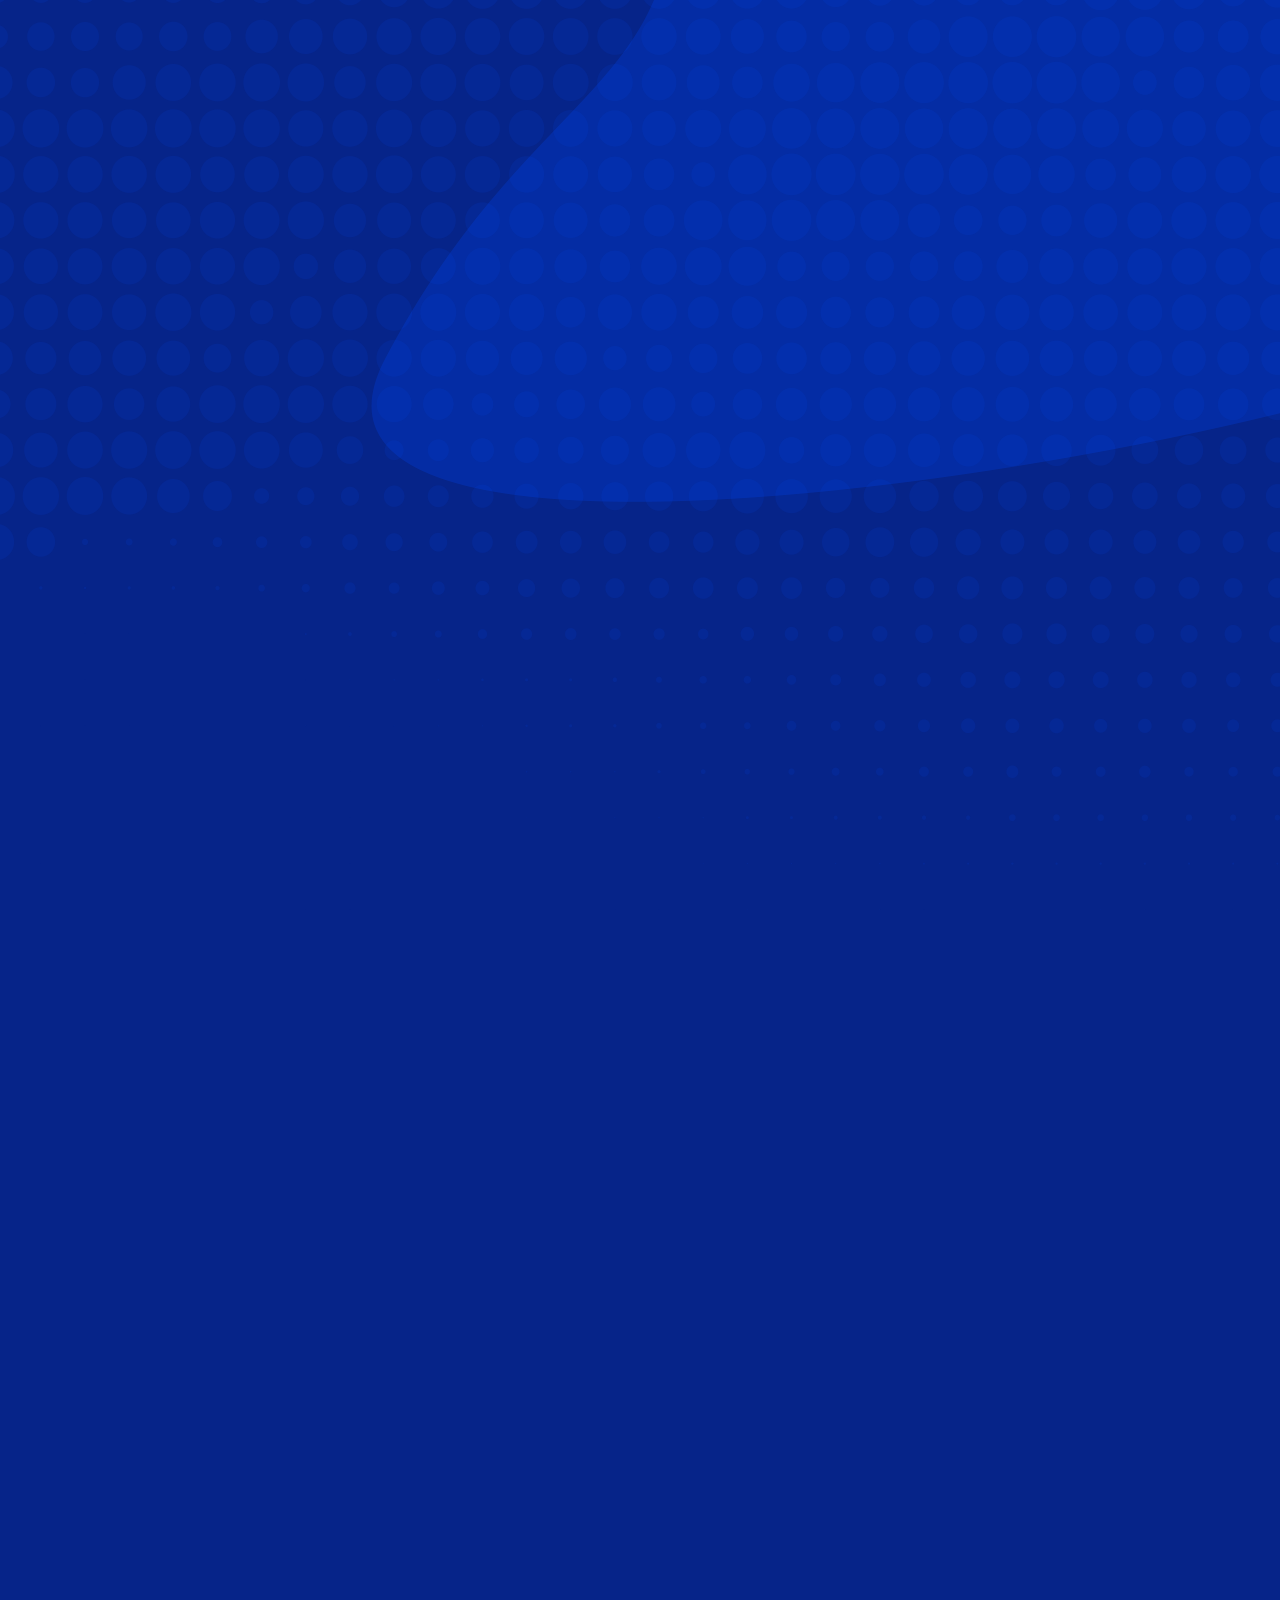
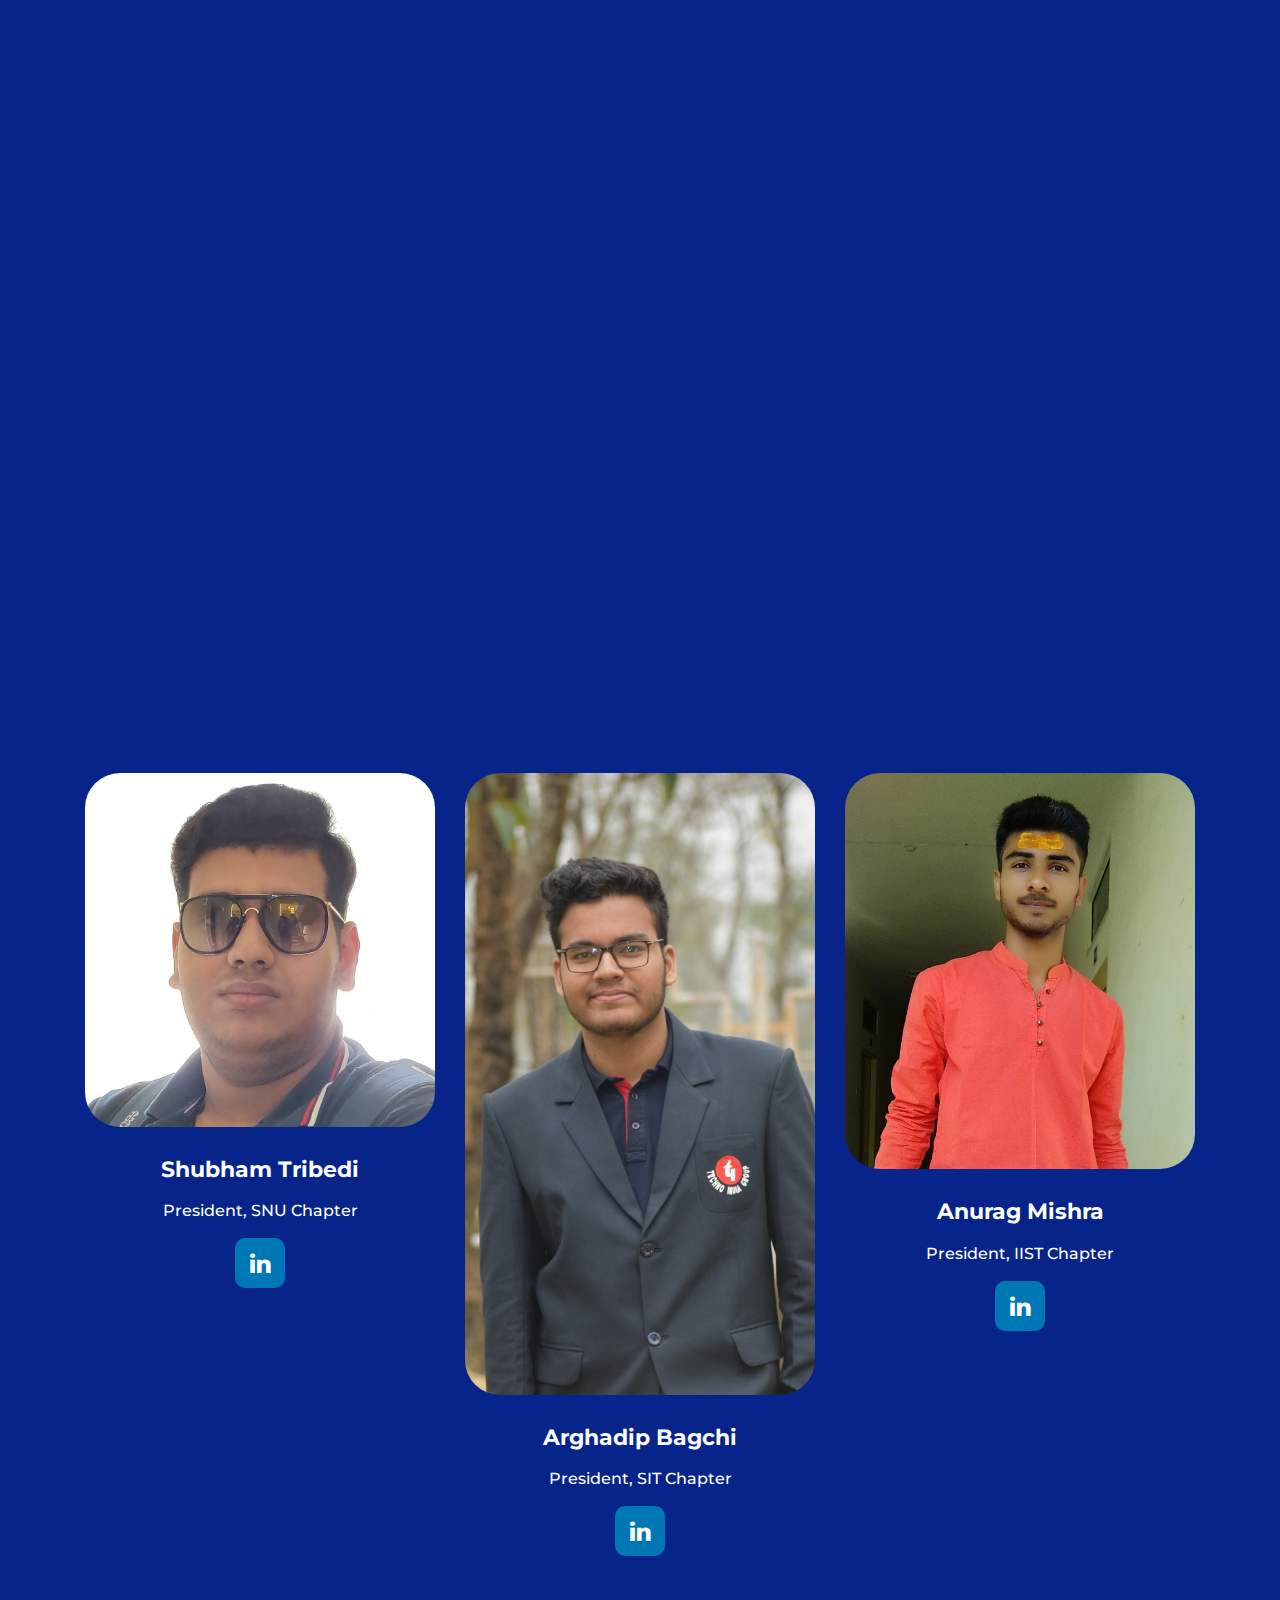
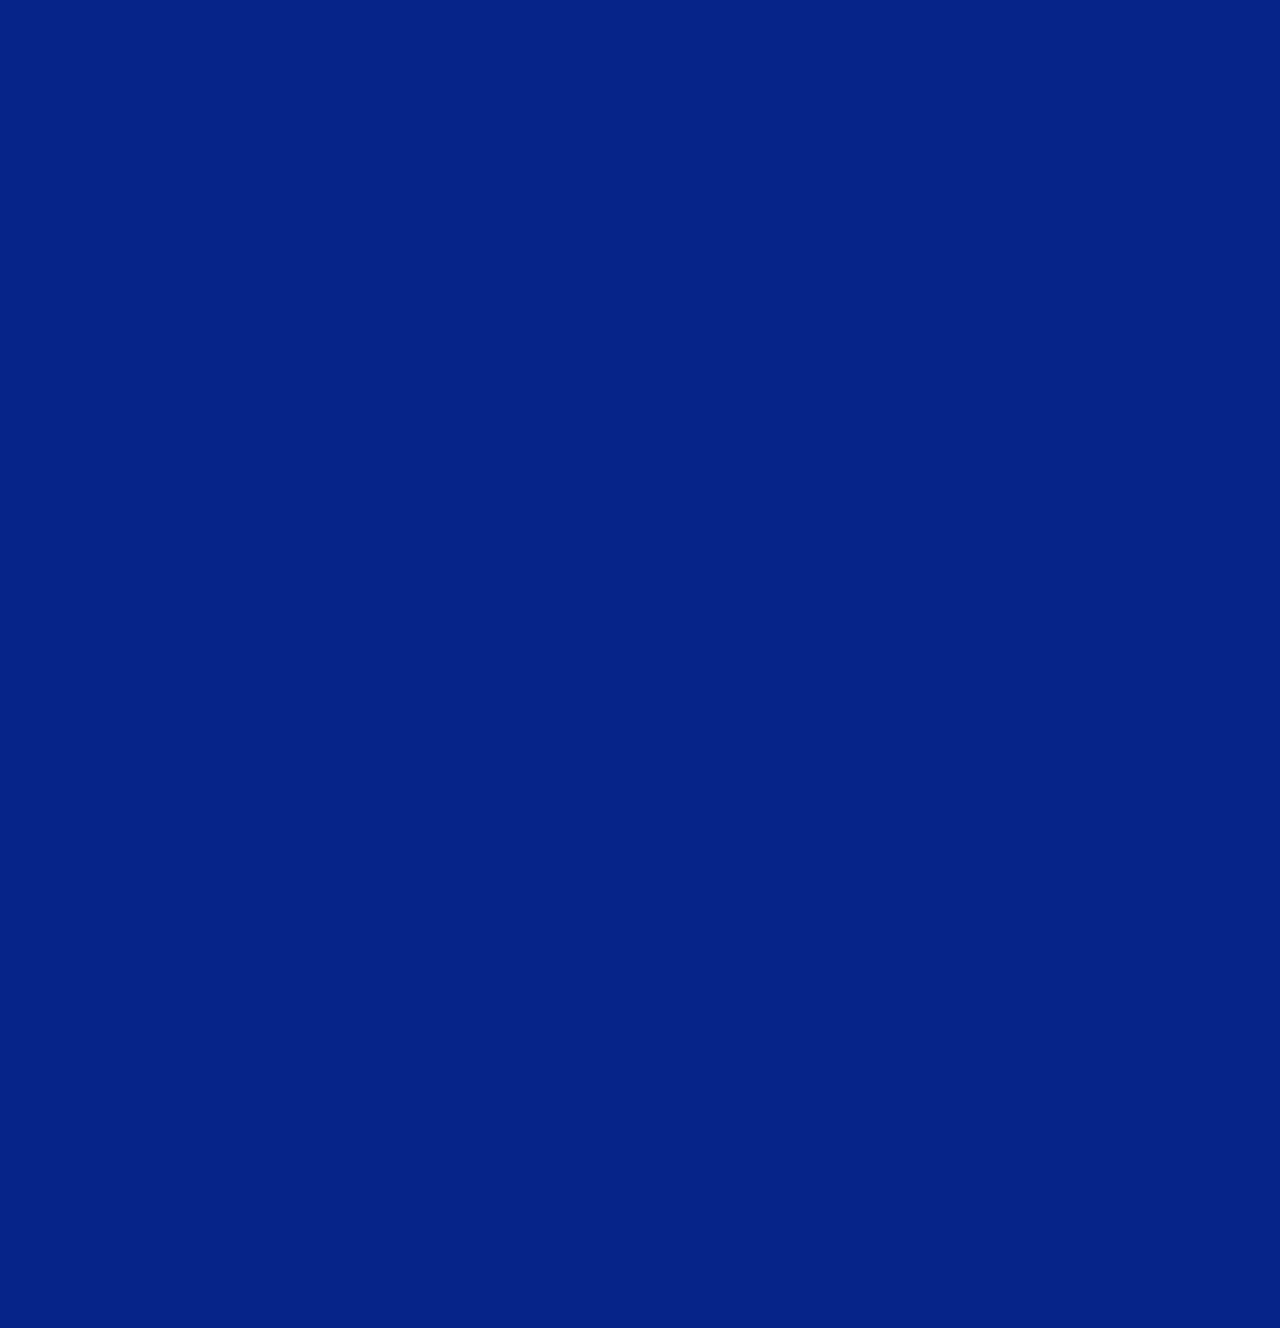
==== commit 3ef12720: "Update index.html" ====
--- a/index.html
+++ b/index.html
@@ -290,6 +290,16 @@
                         </div>
                         <button class="single-document-text">
                             <span>SNU</span>
+                        </button>
+                    </div>
+                </div>
+              <div class="col-12 col-lg">
+                    <div class="single-document">
+                        <div class="document-flag">
+                            <img src="assets/img/gfg.png" alt="">
+                        </div>
+                        <button class="single-document-text">
+                            <a href="http://www.geeksforgeeks.com/"><span>Geeksforgeeks</span></a>
                         </button>
                     </div>
                 </div>
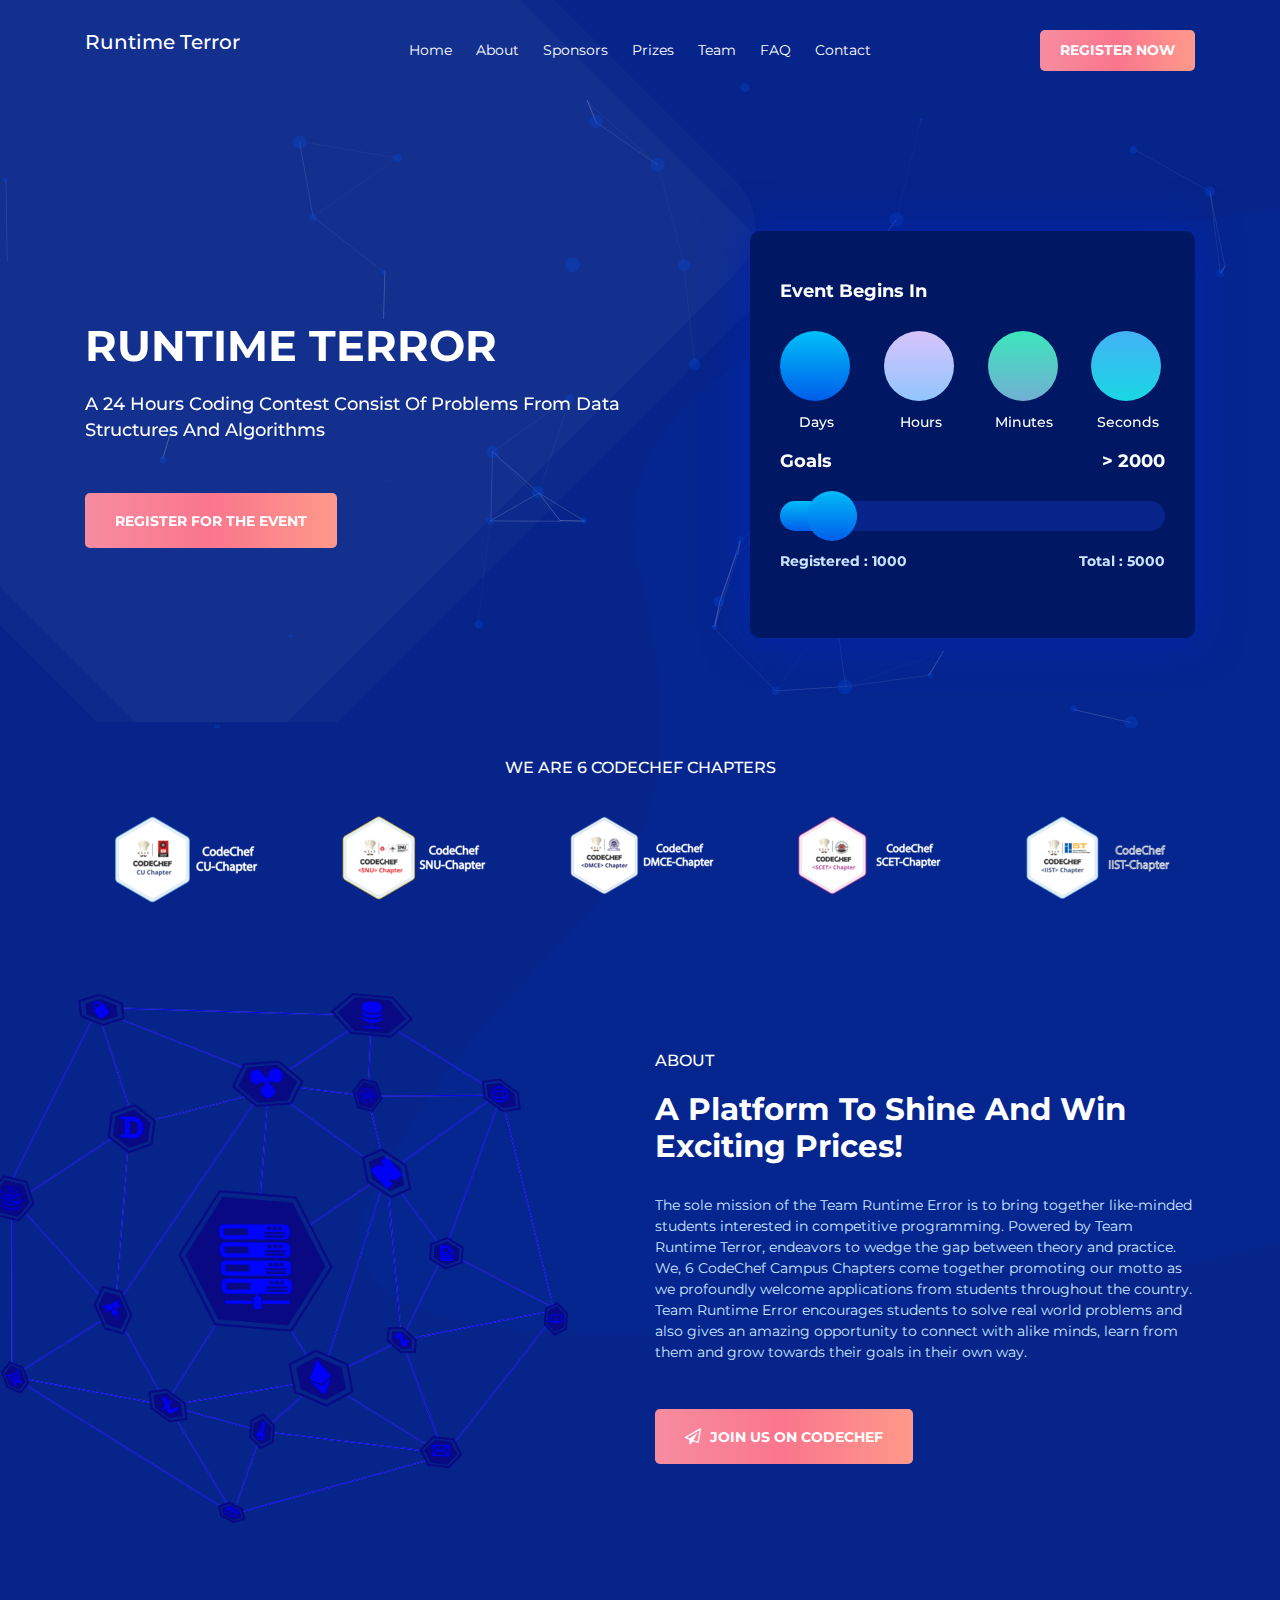
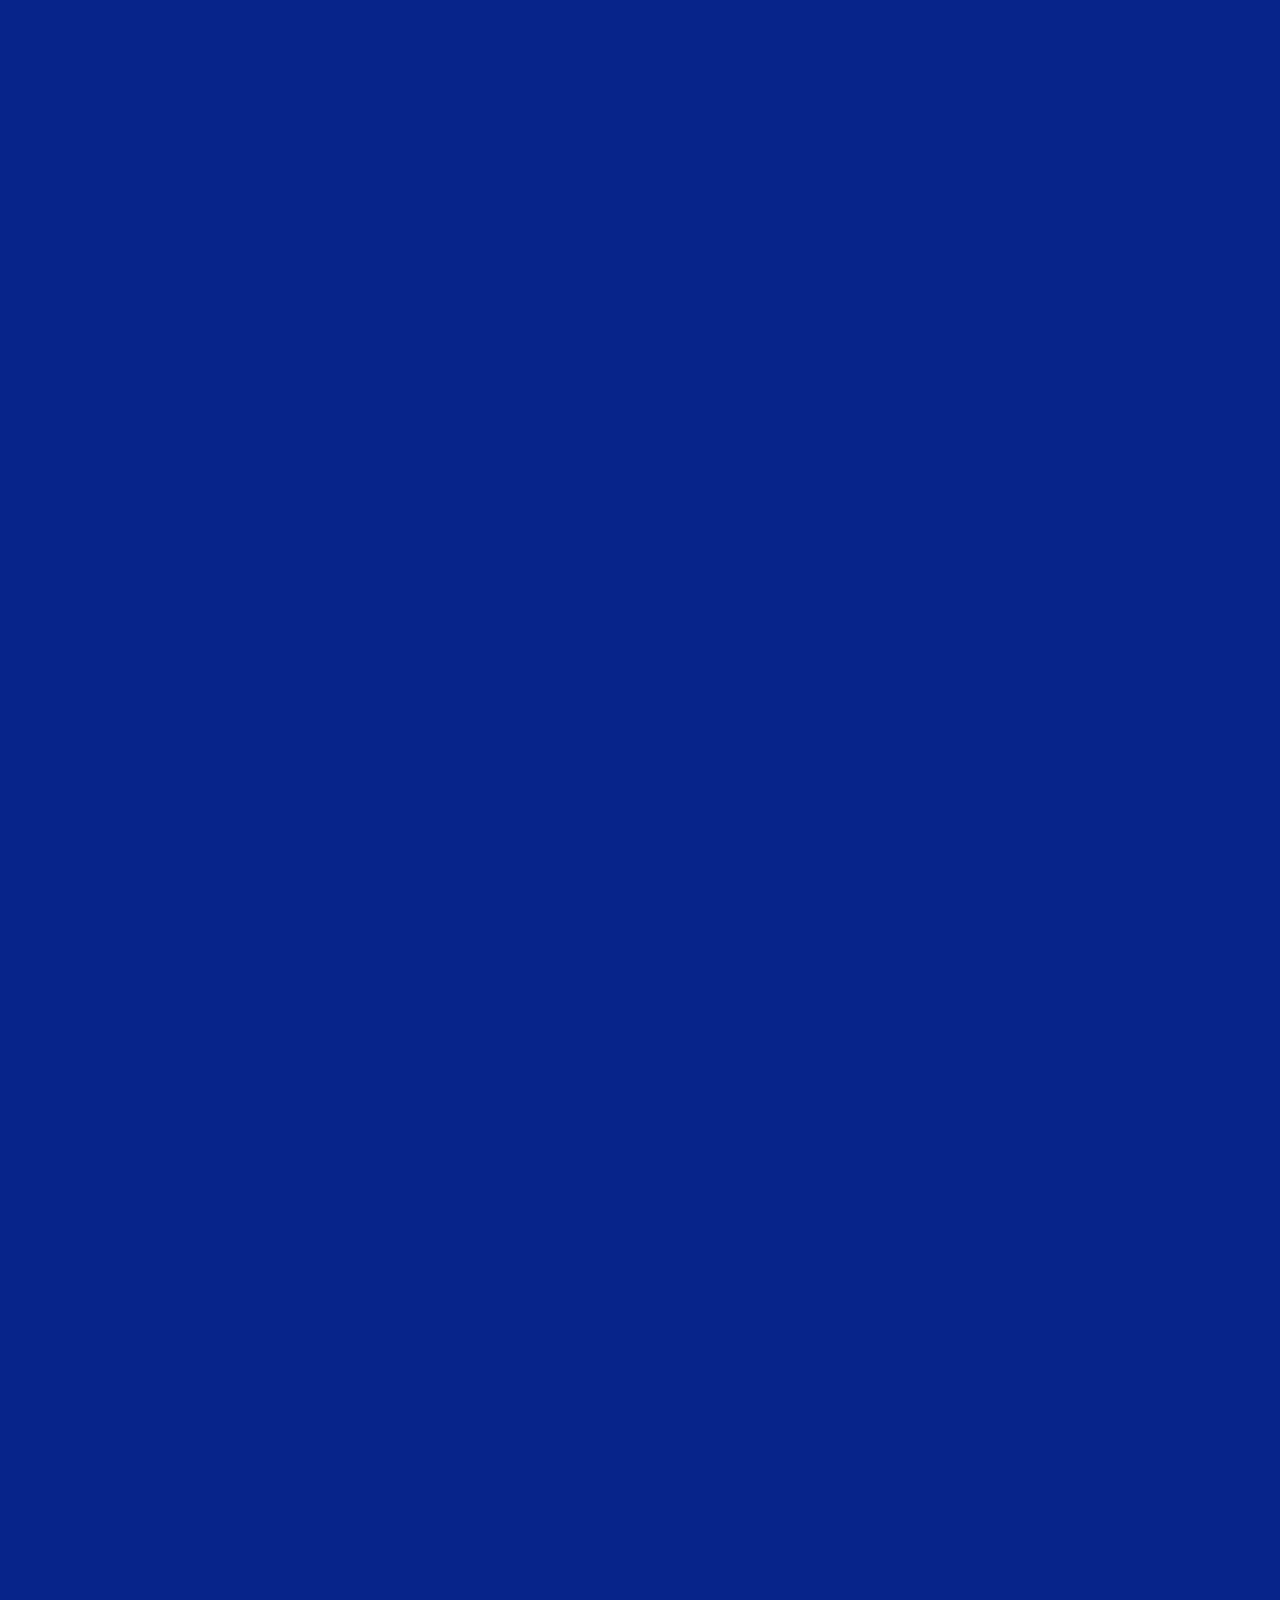
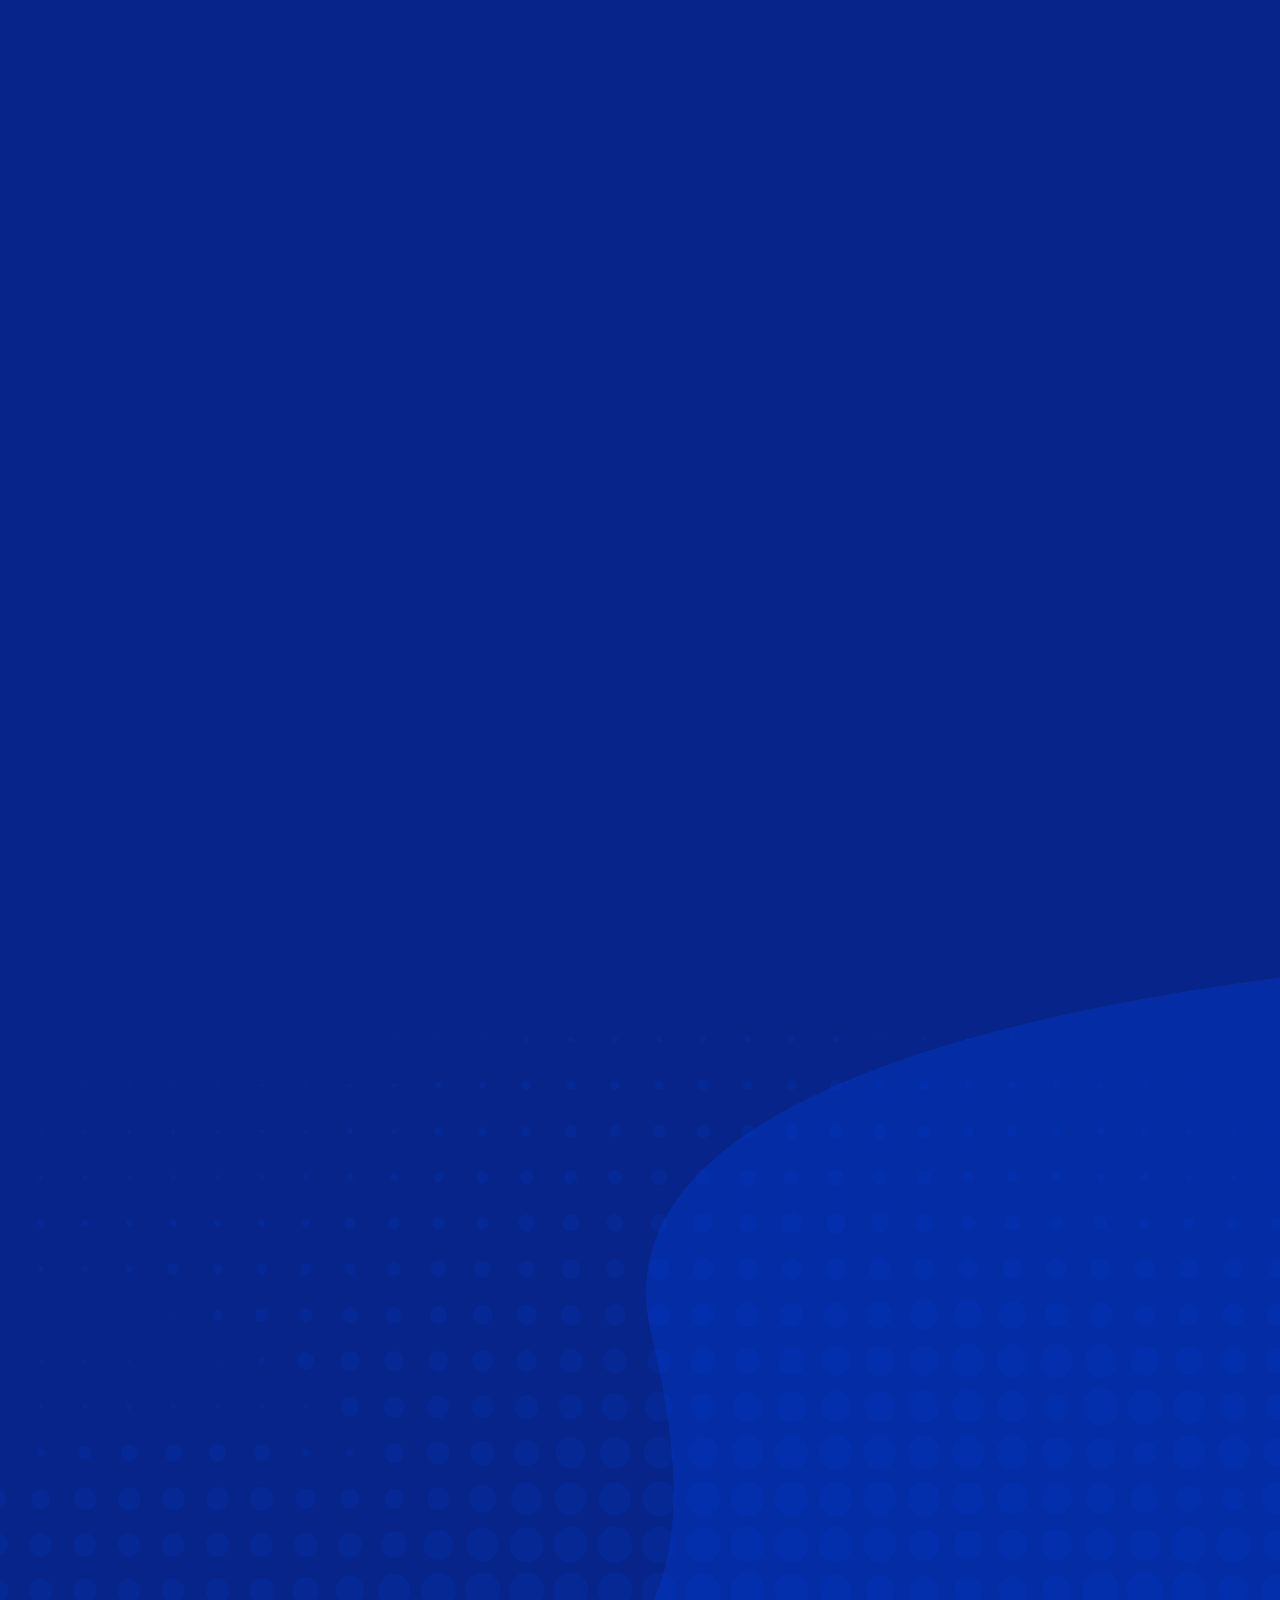
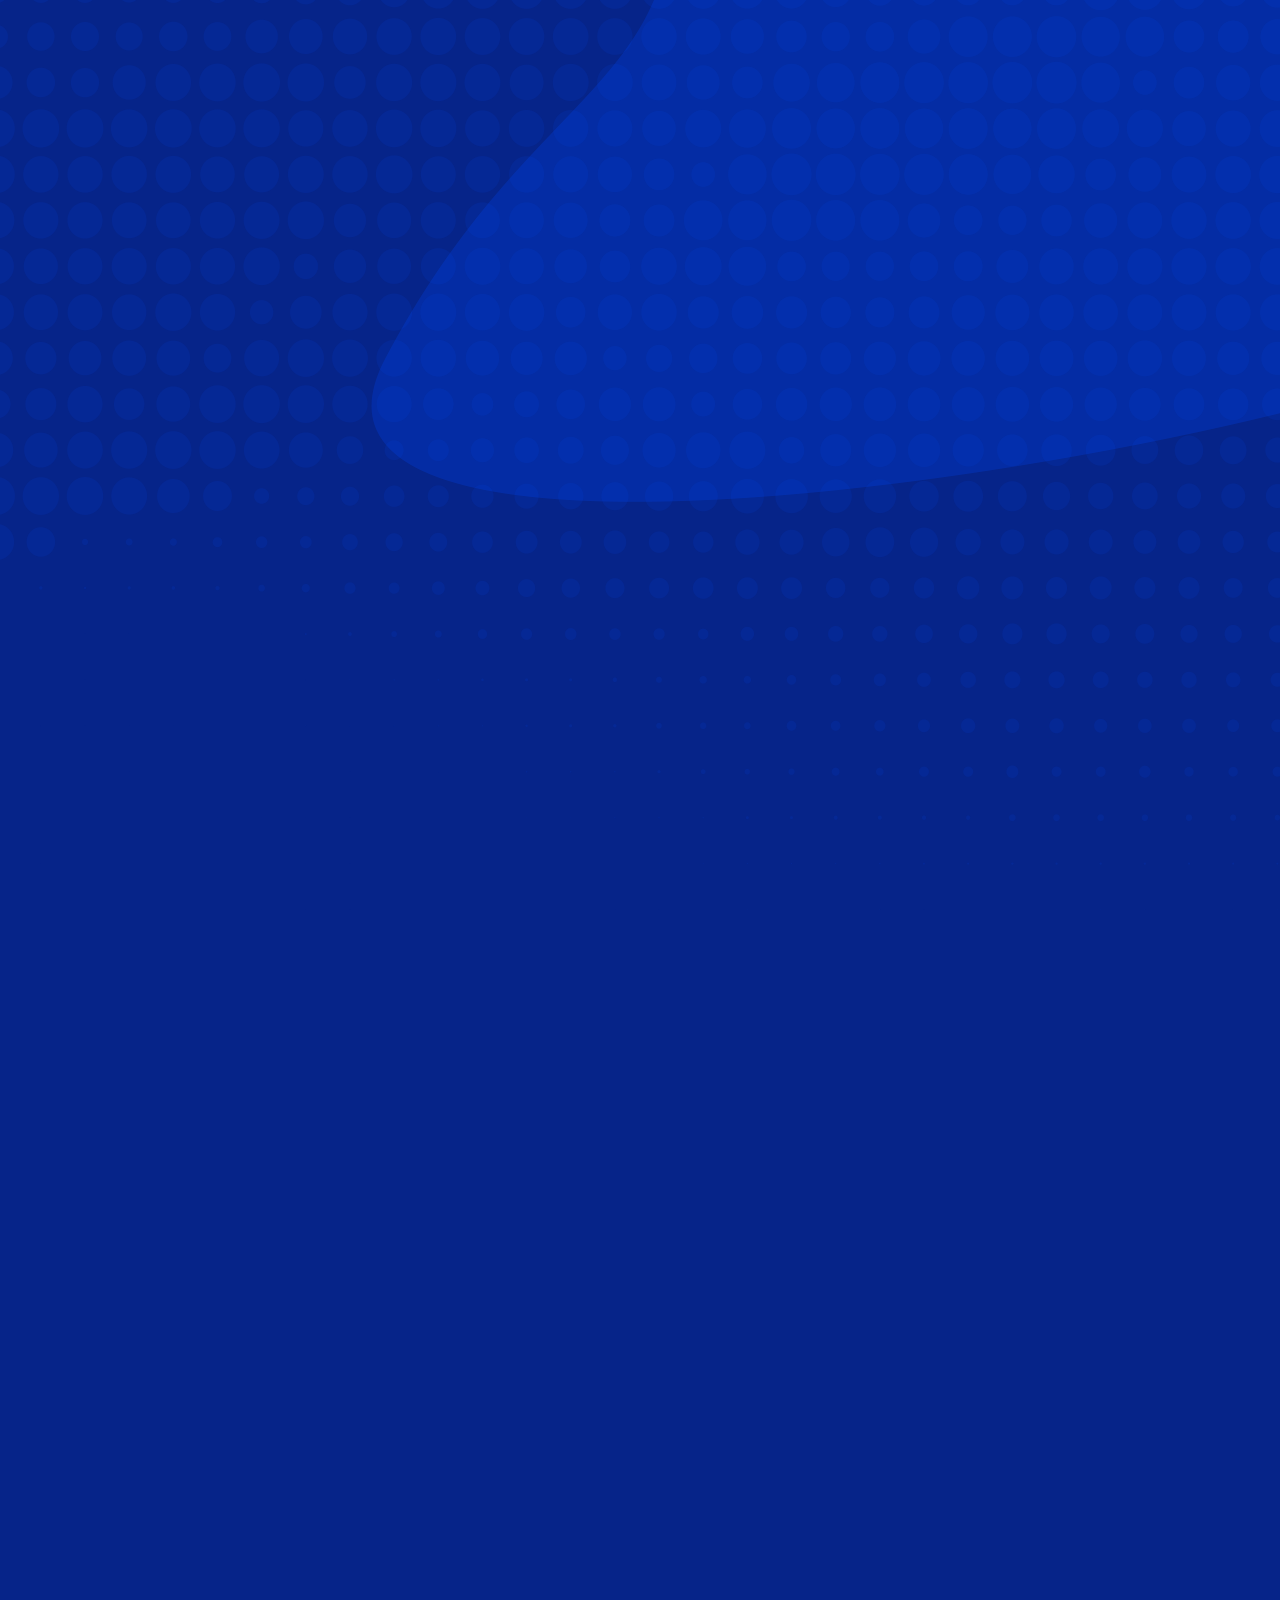
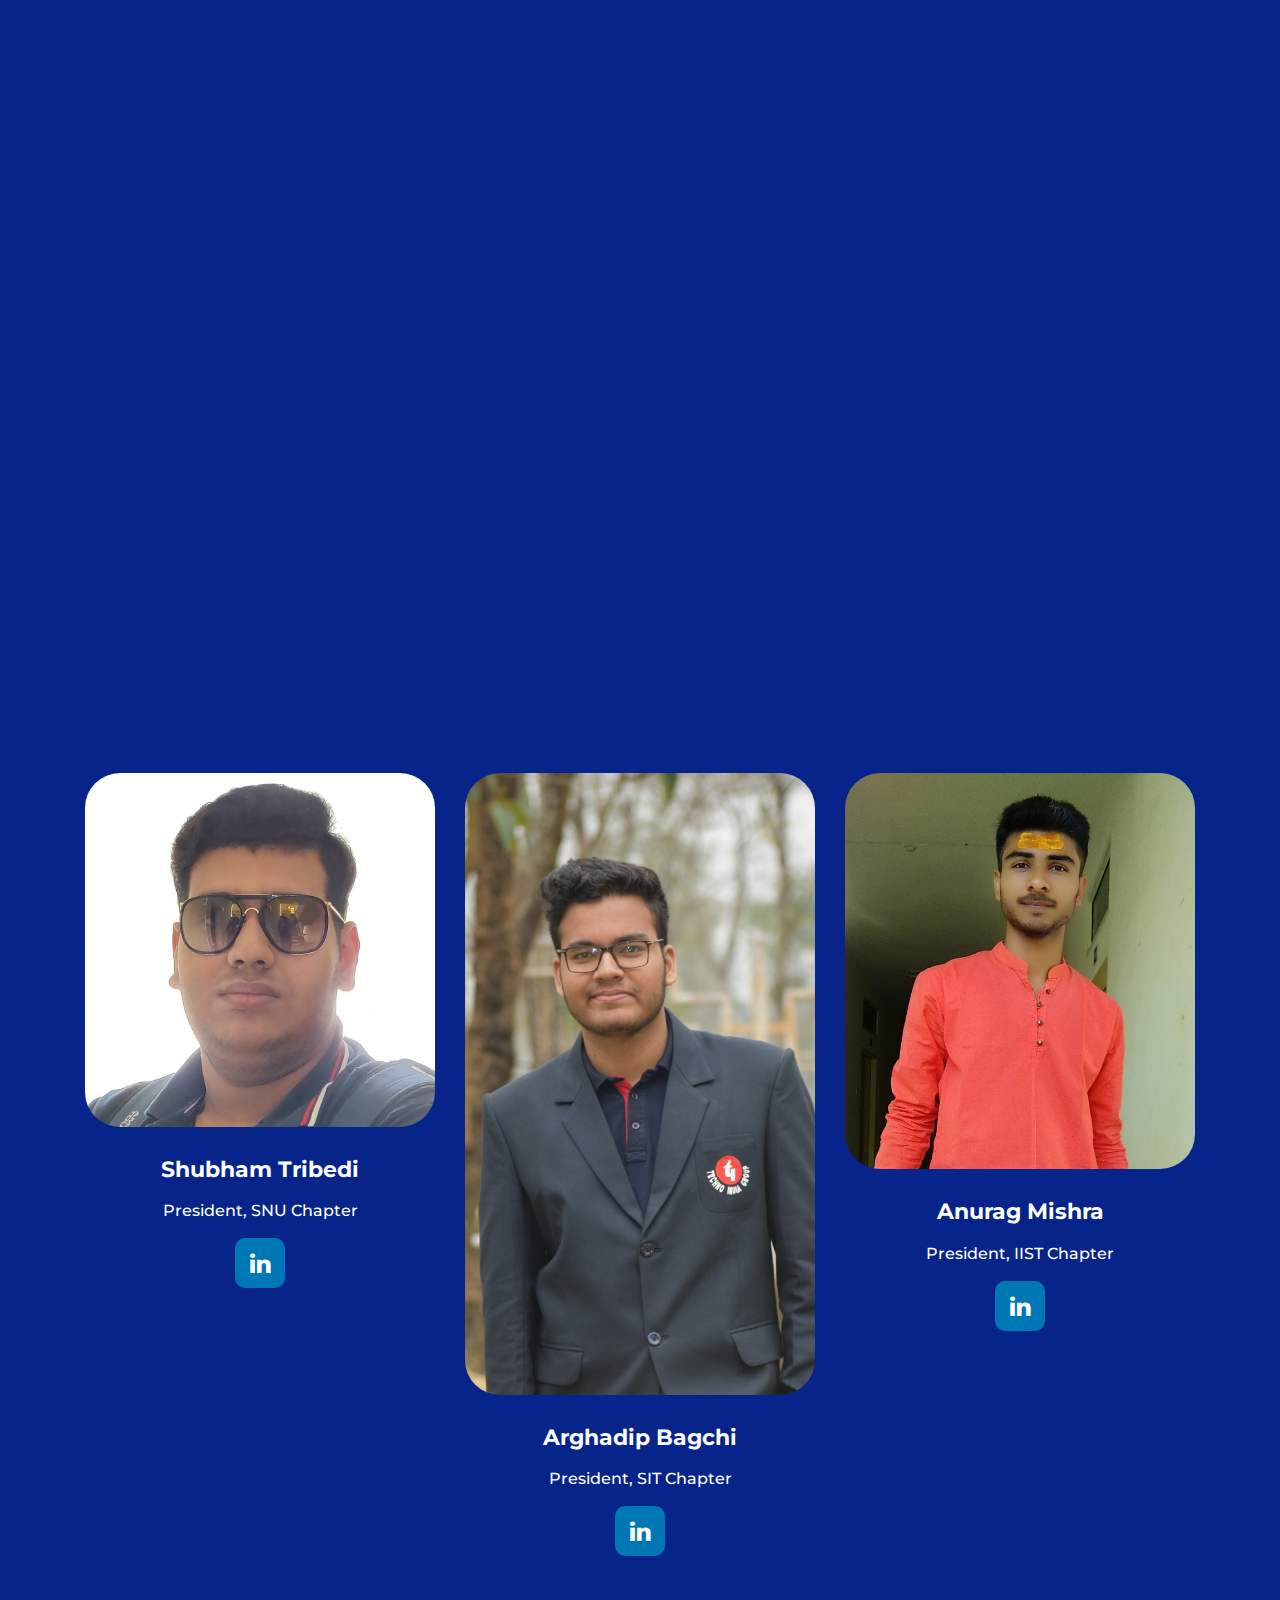
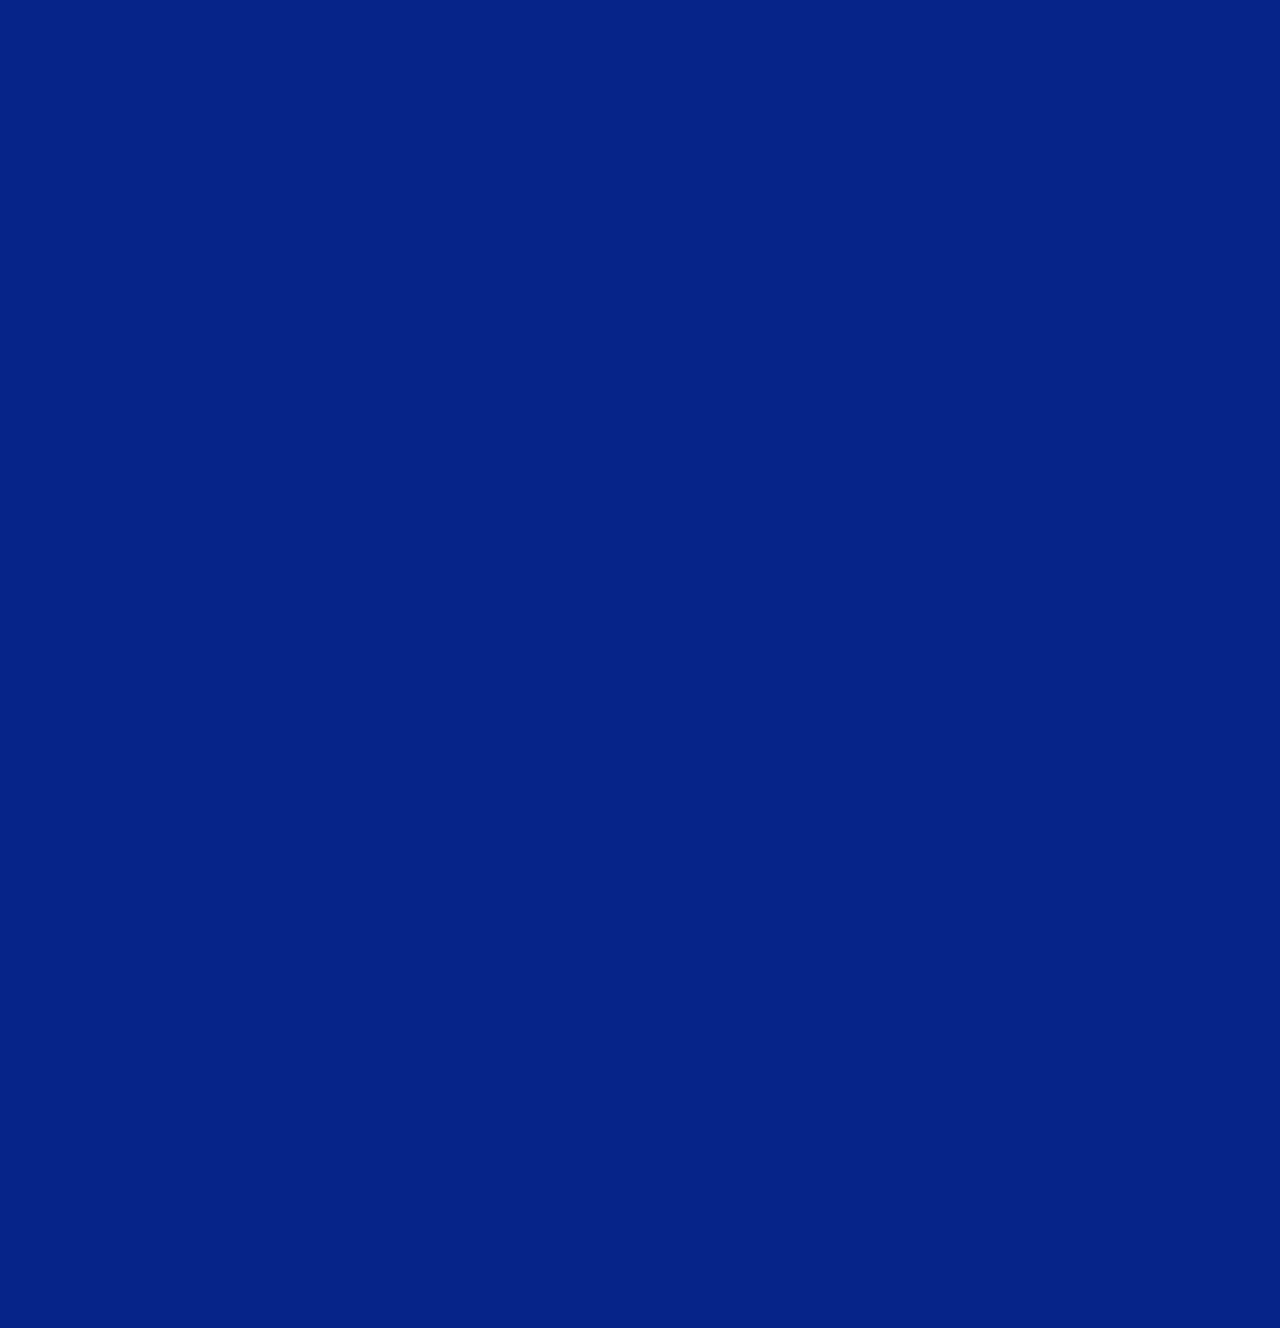
==== commit 5fa99e10: "Update index.html" ====
--- a/index.html
+++ b/index.html
@@ -299,7 +299,7 @@
                             <img src="assets/img/gfg.png" alt="">
                         </div>
                         <button class="single-document-text">
-                            <a href="http://www.geeksforgeeks.com/"><span>Geeksforgeeks</span></a>
+                            <a href="http://www.geeksforgeeks.org/"><span>Geeksforgeeks</span></a>
                         </button>
                     </div>
                 </div>
